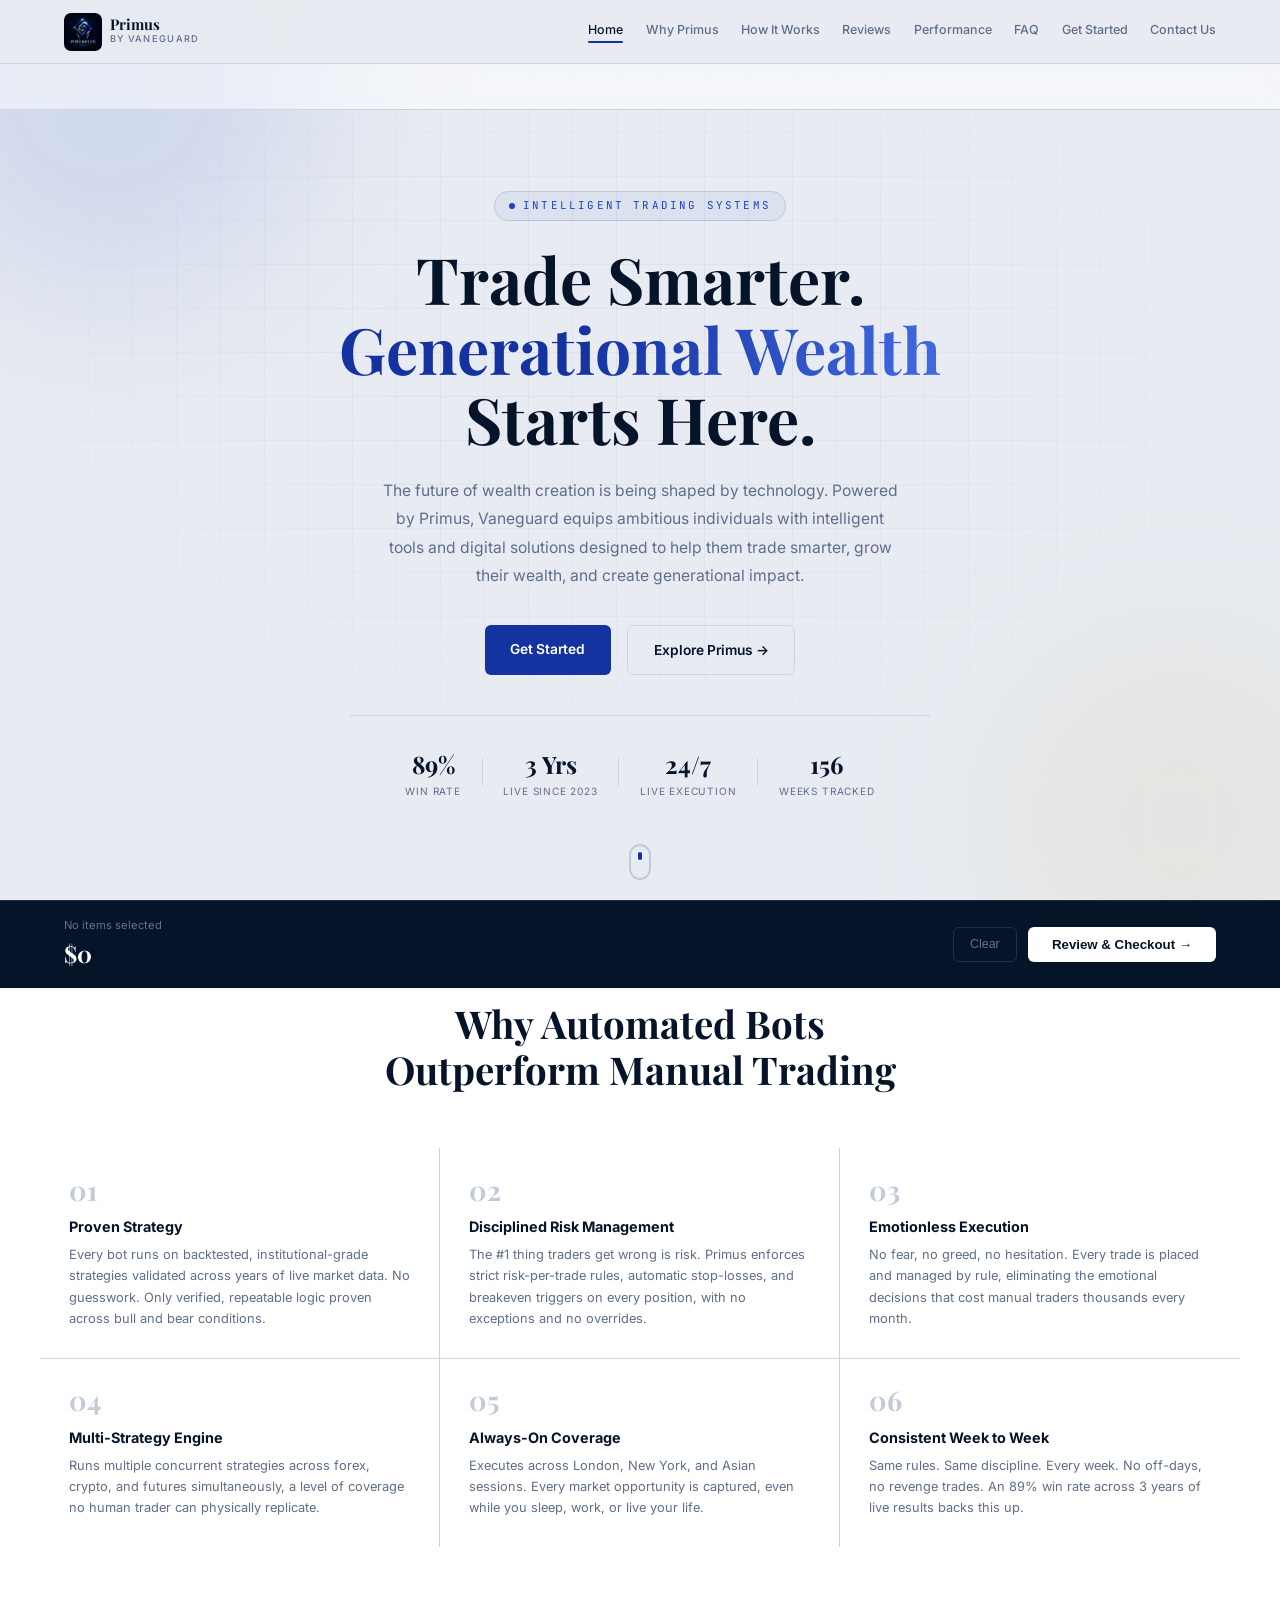
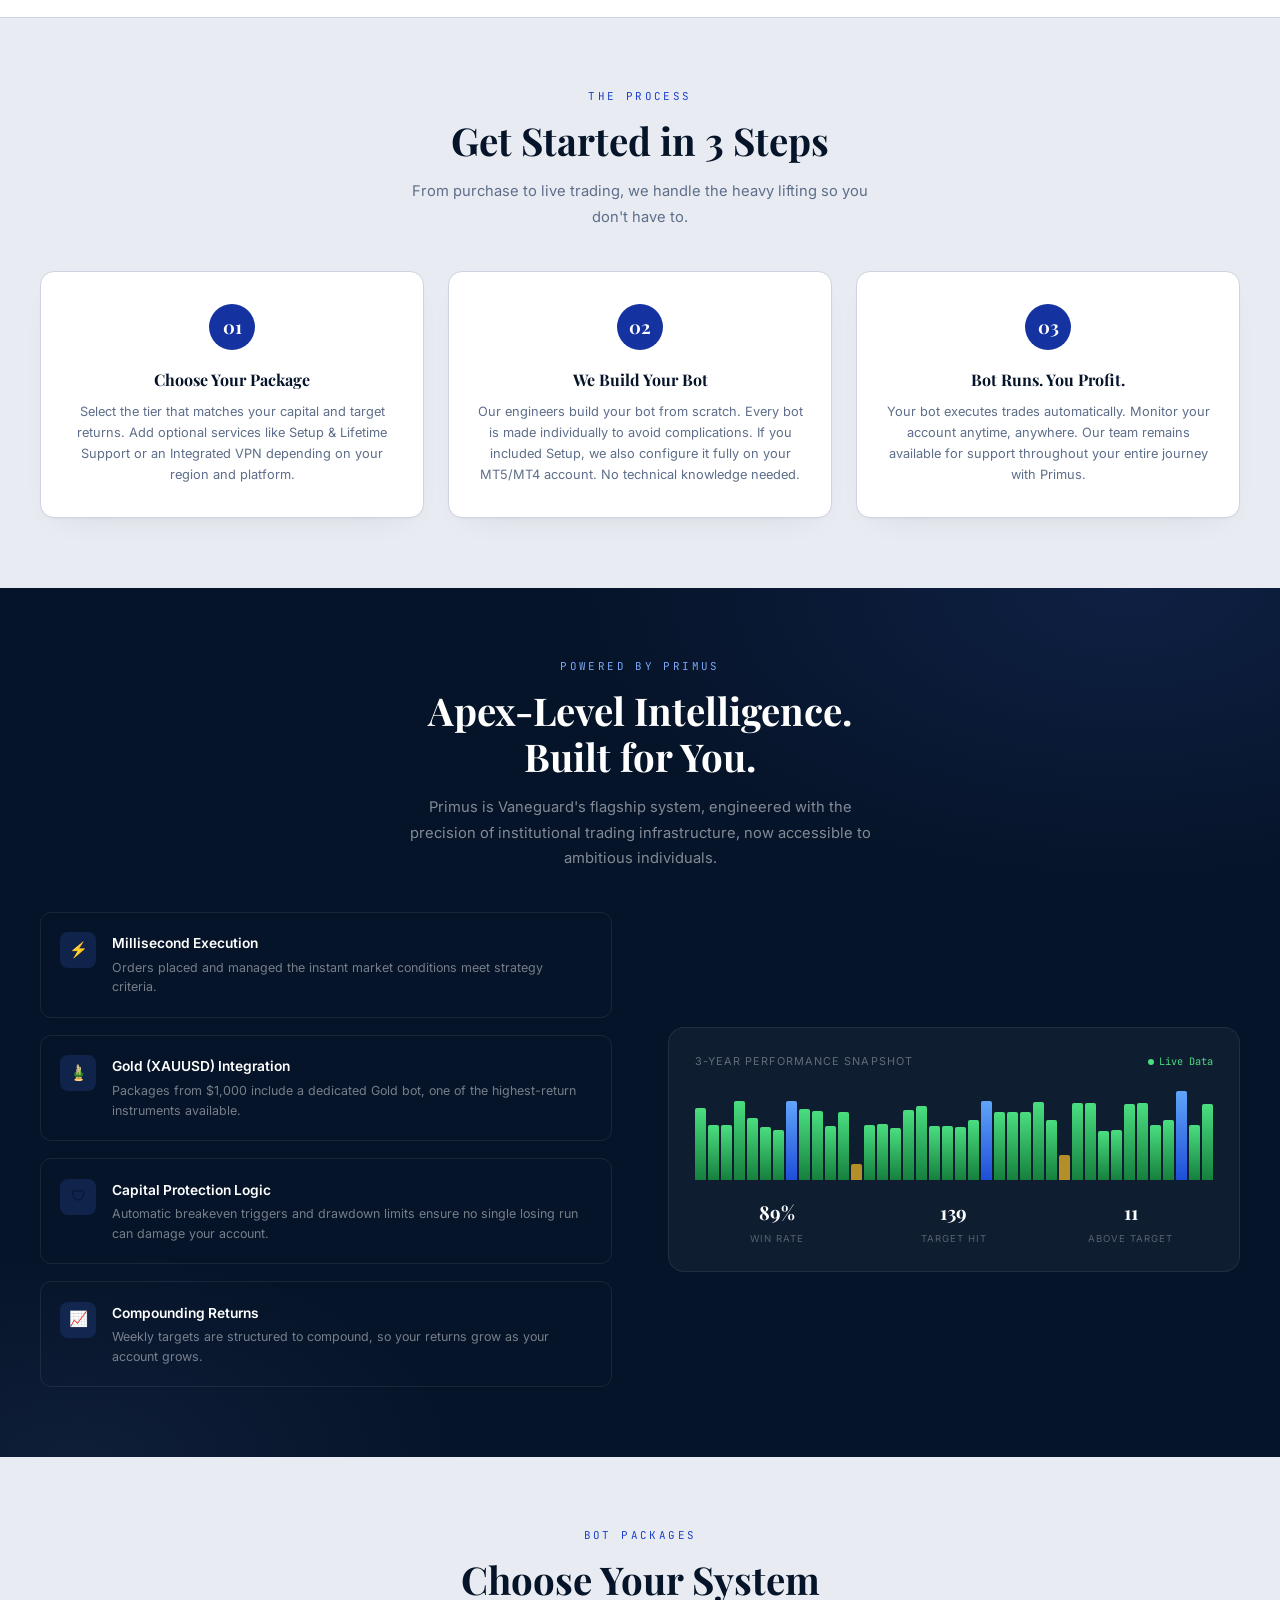
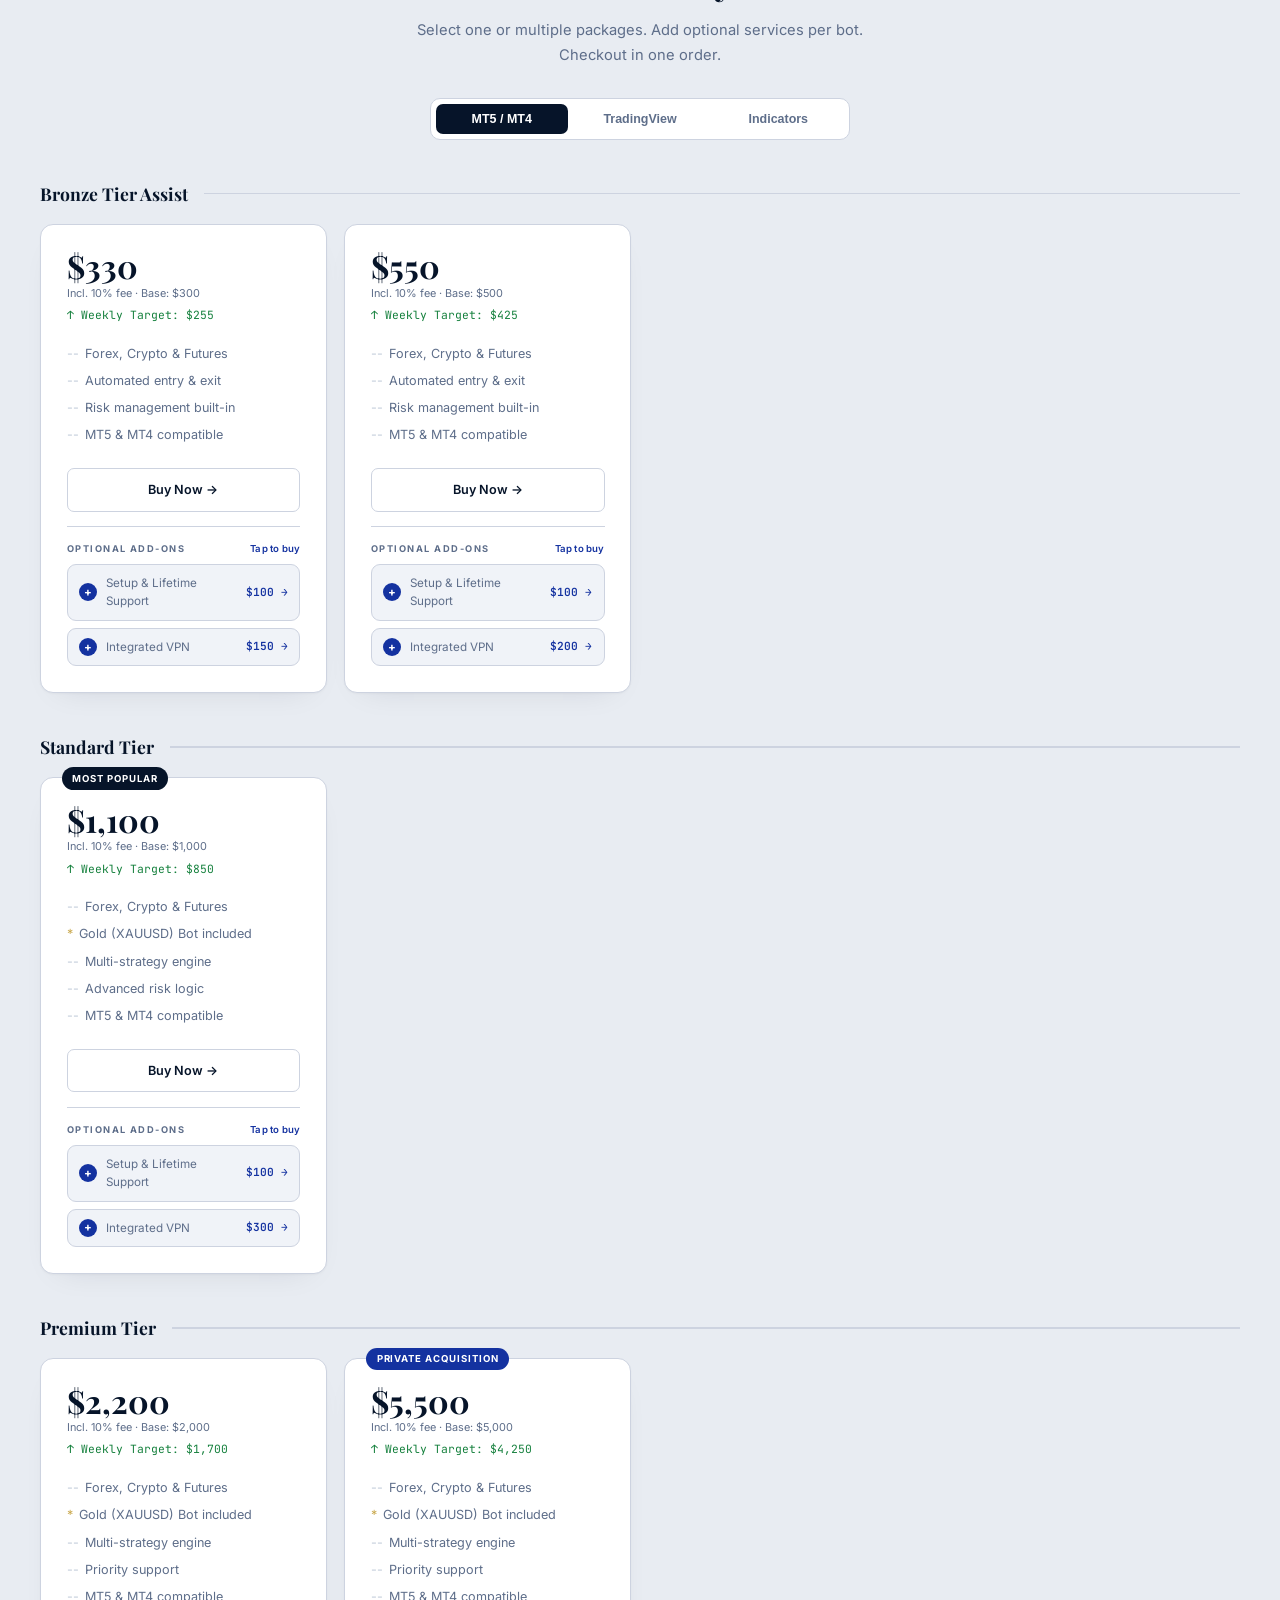
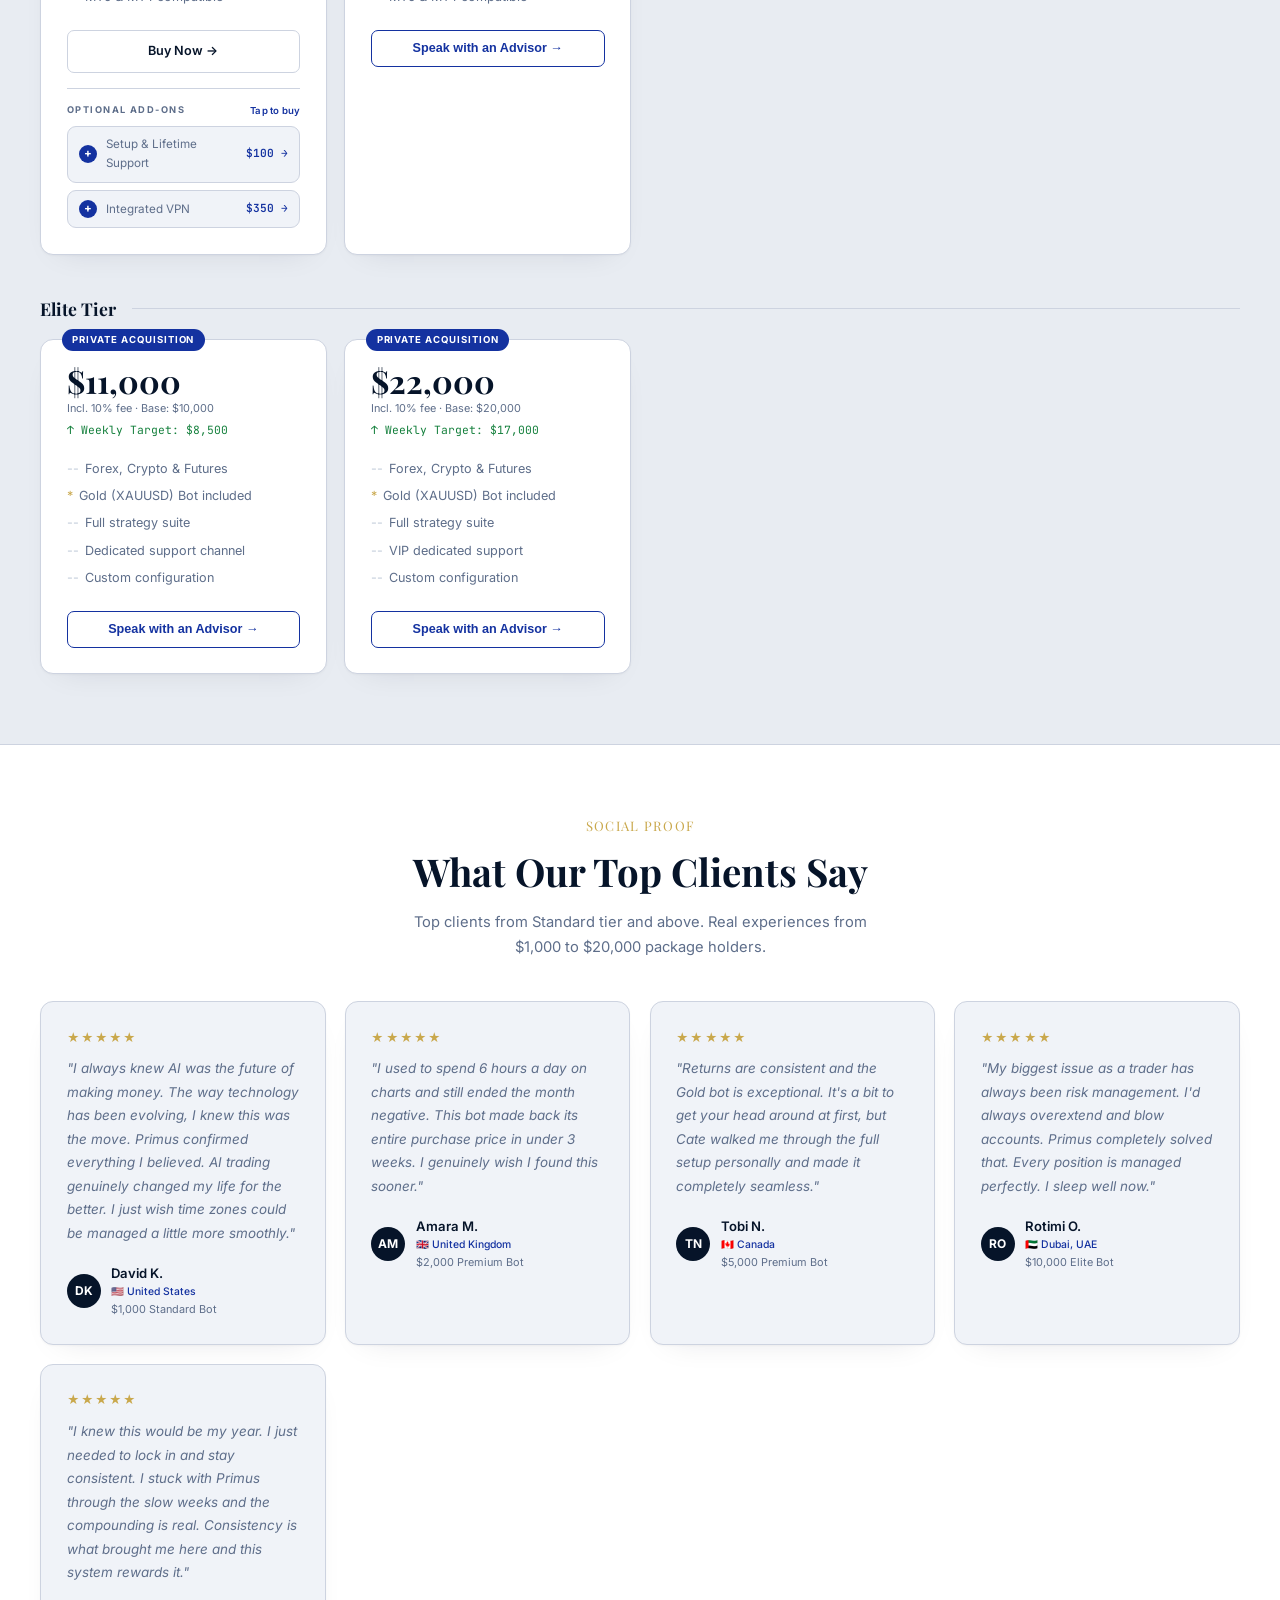
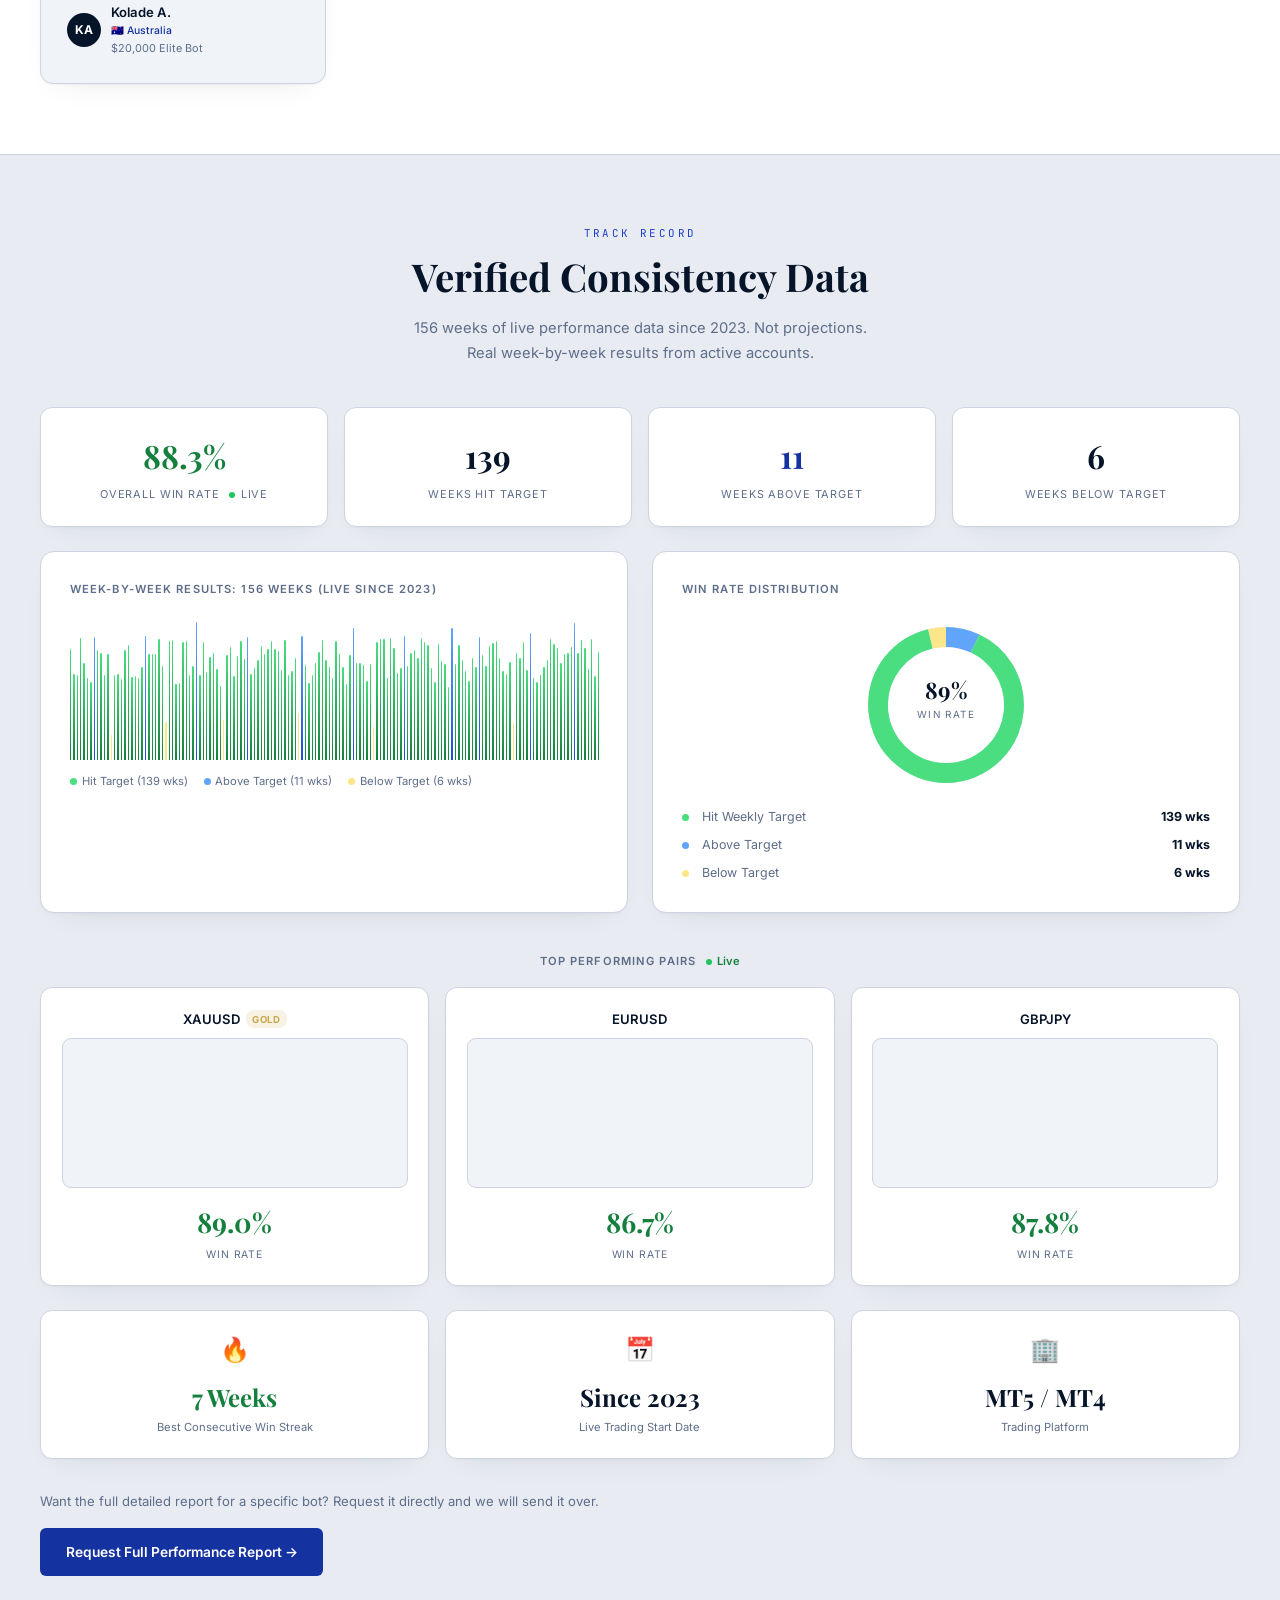
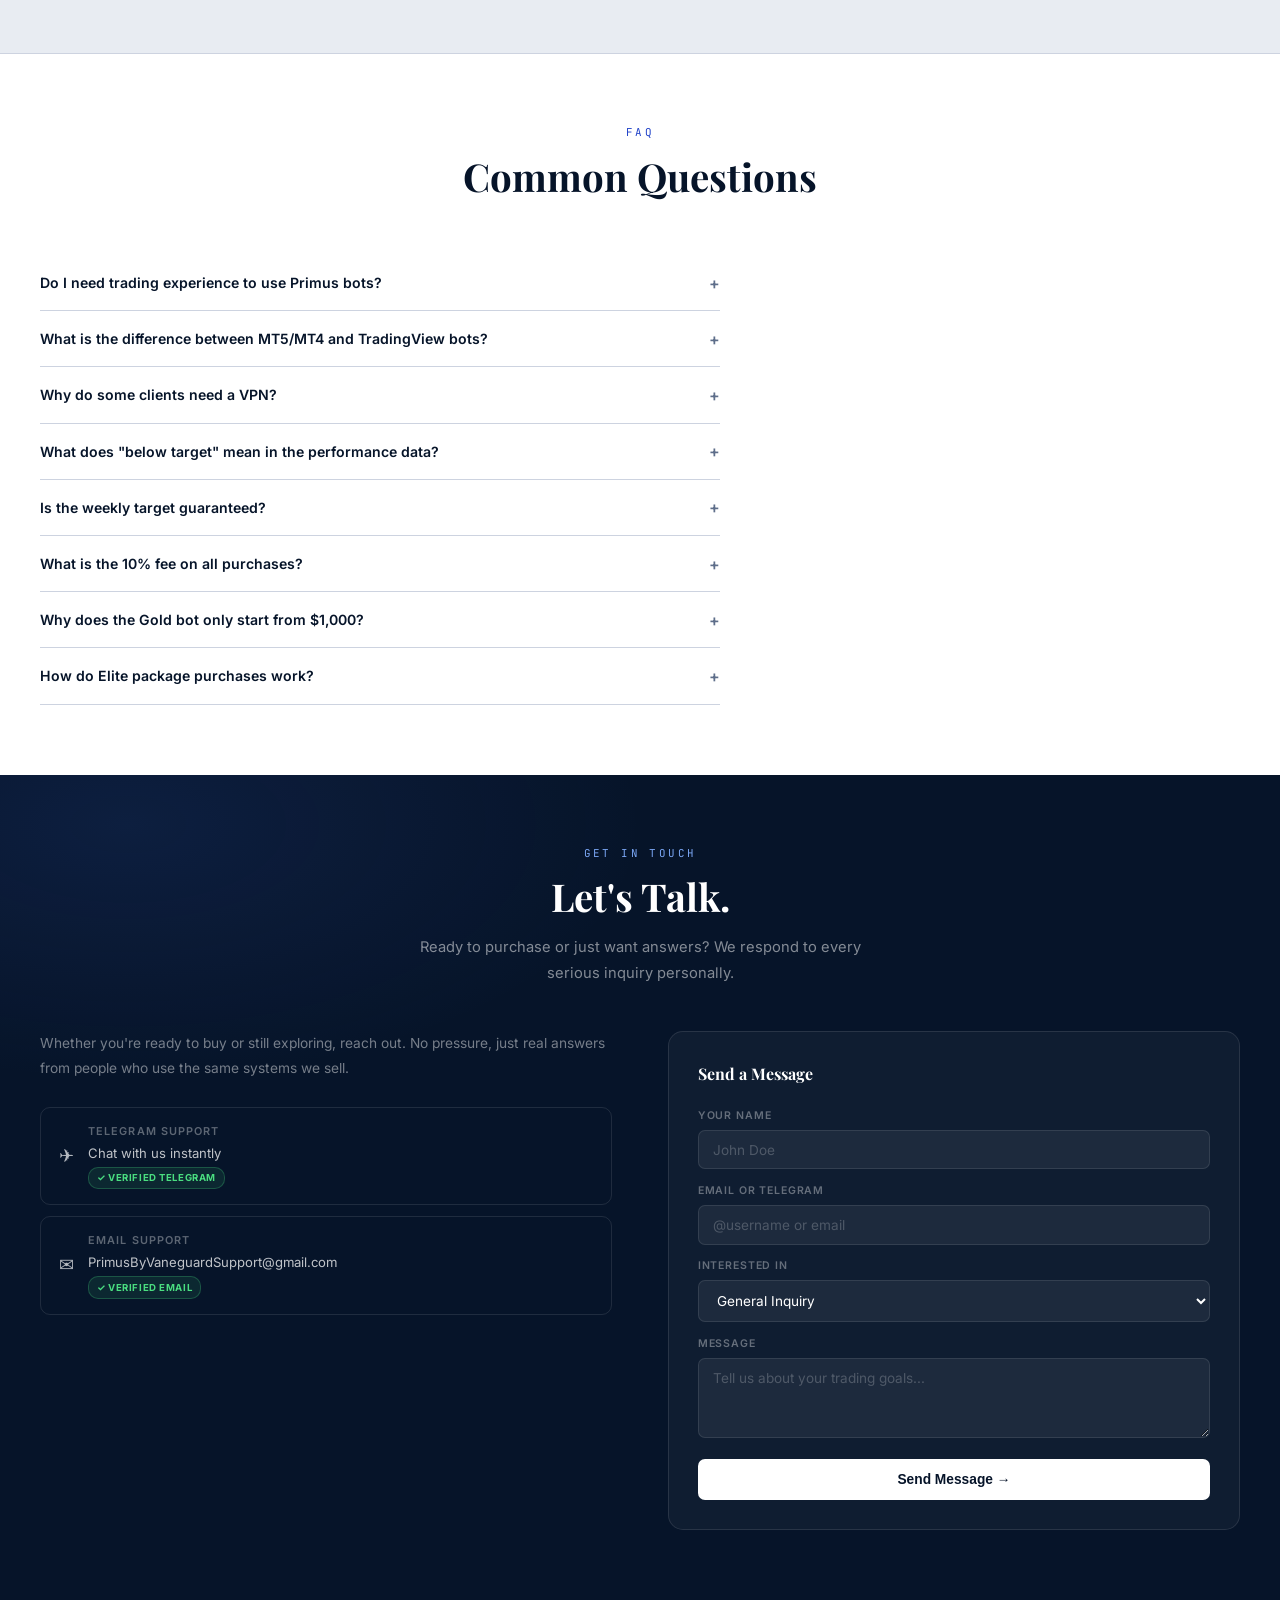
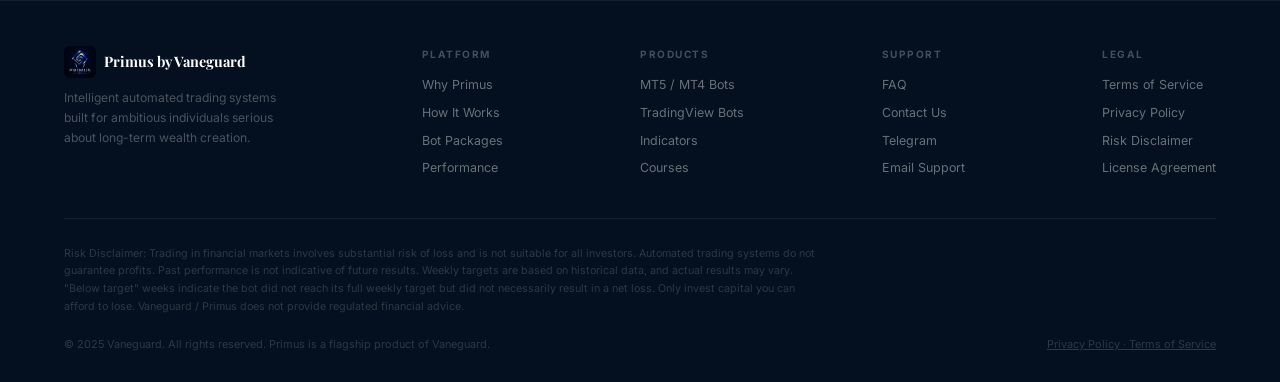
==== index.html @ f3d4bb51 "Update index.html" ====
<!DOCTYPE html>
<html lang="en">
<head>
<meta charset="UTF-8"/>
<meta name="viewport" content="width=device-width, initial-scale=1.0"/>
<title>Primus by Vaneguard | Trade Smarter</title>
<link href="https://fonts.googleapis.com/css2?family=Playfair+Display:wght@400;600;700&family=Inter:wght@300;400;500;600&family=JetBrains+Mono:wght@400;500&display=swap" rel="stylesheet"/>
<style>
*,*::before,*::after{box-sizing:border-box;margin:0;padding:0}
:root{
  --bg:#E8ECF2;--bg2:#F0F3F8;--white:#FFFFFF;
  --navy:#061429;--royal:#1432A0;--blue:#1E40C8;--blue-lt:#4169E1;
  --silver:#8A9BBF;--sl:#C0CAD8;--text:#061429;--muted:#5E6E8A;
  --border:#CDD3E0;--bdk:rgba(20,50,160,0.14);--gold:#C9A84C;
}
html{scroll-behavior:smooth}
body{background:var(--bg);color:var(--text);font-family:'Inter',sans-serif;font-size:16px;line-height:1.6;overflow-x:hidden}

nav{position:fixed;top:0;left:0;right:0;z-index:200;height:64px;display:flex;align-items:center;justify-content:space-between;padding:0 5vw;background:rgba(232,236,242,0.94);backdrop-filter:blur(20px);border-bottom:1px solid var(--border)}
.nav-logo{display:flex;align-items:center;gap:.5rem;text-decoration:none}
.nav-logo img{height:38px;width:38px;object-fit:cover;border-radius:7px}
.nav-logo-main{font-family:'Playfair Display',serif;font-weight:700;font-size:.92rem;color:var(--navy);display:block;line-height:1.1}
.nav-logo-sub{font-size:.58rem;font-weight:500;color:var(--muted);letter-spacing:.14em;text-transform:uppercase;display:block}
.nav-links{display:flex;align-items:center;gap:1.4rem}
.nav-links a{font-size:.78rem;font-weight:500;color:var(--muted);text-decoration:none;position:relative;padding-bottom:3px;transition:color .2s}
.nav-links a::after{content:'';position:absolute;bottom:0;left:0;width:0;height:2px;background:var(--royal);border-radius:2px;transition:width .25s ease}
.nav-links a:hover{color:var(--navy)}
.nav-links a:hover::after{width:100%}
.hamburger{display:none;flex-direction:column;gap:5px;background:none;border:none;cursor:pointer;padding:5px;z-index:201}
.hamburger span{display:block;width:22px;height:2px;background:var(--navy);border-radius:2px;transition:all .3s}
.hamburger.open span:nth-child(1){transform:rotate(45deg) translate(5px,5px)}
.hamburger.open span:nth-child(2){opacity:0}
.hamburger.open span:nth-child(3){transform:rotate(-45deg) translate(5px,-5px)}

.mobile-menu{display:none;position:fixed;top:64px;left:0;right:0;z-index:199;background:rgba(232,236,242,0.98);backdrop-filter:blur(20px);border-bottom:1px solid var(--border);flex-direction:column;padding:.5rem 5vw 1.2rem;max-height:calc(100vh - 64px);overflow-y:auto}
.mobile-menu.open{display:flex}
.mobile-menu a{font-size:.95rem;font-weight:500;color:var(--muted);text-decoration:none;padding:.85rem 0;border-bottom:1px solid var(--border);display:flex;align-items:center;gap:.7rem;transition:color .2s}
.mobile-menu a:last-child{border-bottom:none}
.mobile-menu a:hover{color:var(--navy)}
.mm-icon{font-size:1rem;width:20px;text-align:center}

.wrap{max-width:1200px;margin:0 auto;padding:0 5vw}
.section-eye{font-family:'JetBrains Mono',monospace;font-size:.68rem;letter-spacing:.22em;text-transform:uppercase;color:var(--blue);margin-bottom:.7rem}
.section-title{font-family:'Playfair Display',serif;font-size:clamp(1.6rem,3vw,2.4rem);font-weight:700;color:var(--navy);line-height:1.2;margin-bottom:1rem}
.section-sub{font-size:.92rem;color:var(--muted);line-height:1.75;max-width:480px}
.btn-primary{background:var(--royal);color:#fff;padding:.8rem 1.6rem;border-radius:6px;font-size:.86rem;font-weight:600;text-decoration:none;border:none;cursor:pointer;transition:background .2s,transform .15s;display:inline-block}
.btn-primary:hover{background:var(--blue);transform:translateY(-1px)}
.btn-outline{background:transparent;color:var(--navy);padding:.8rem 1.6rem;border-radius:6px;font-size:.86rem;font-weight:600;text-decoration:none;border:1.5px solid var(--border);cursor:pointer;transition:border-color .2s,transform .15s;display:inline-block}
.btn-outline:hover{border-color:var(--royal);transform:translateY(-1px)}

.reveal{opacity:0;transform:translateY(20px);transition:opacity .65s ease,transform .65s ease}
.reveal.visible{opacity:1;transform:translateY(0)}
.reveal-left{opacity:0;transform:translateX(-24px);transition:opacity .65s ease,transform .65s ease}
.reveal-left.visible{opacity:1;transform:translateX(0)}
.reveal-right{opacity:0;transform:translateX(24px);transition:opacity .65s ease,transform .65s ease}
.reveal-right.visible{opacity:1;transform:translateX(0)}
.stagger .reveal:nth-child(2){transition-delay:.1s}
.stagger .reveal:nth-child(3){transition-delay:.2s}
.stagger .reveal:nth-child(4){transition-delay:.3s}
.stagger .reveal:nth-child(5){transition-delay:.4s}
.stagger .reveal:nth-child(6){transition-delay:.5s}

.section-eye,.section-title,.section-sub{text-align:center}
.section-sub{margin-left:auto;margin-right:auto}
.sec-intro{display:flex;flex-direction:column;align-items:center}
#hero{min-height:100vh;display:flex;flex-direction:column;align-items:center;justify-content:center;text-align:center;padding:100px 5vw 60px;background:var(--bg)}
.hero-eye{display:inline-flex;align-items:center;gap:.5rem;font-family:'JetBrains Mono',monospace;font-size:.68rem;letter-spacing:.2em;text-transform:uppercase;color:var(--blue);padding:.35rem .9rem;border:1px solid var(--bdk);border-radius:20px;background:rgba(20,50,160,.06);margin-bottom:1.4rem}
.hero-eye::before{content:'';width:6px;height:6px;border-radius:50%;background:var(--blue);animation:pulse 2s infinite}
@keyframes pulse{0%,100%{opacity:1}50%{opacity:.3}}
h1{font-family:'Playfair Display',serif;font-size:clamp(2.2rem,7vw,4rem);font-weight:700;line-height:1.1;color:var(--navy);margin-bottom:1.4rem;max-width:700px}
h1 span{color:var(--royal)}
.hero-body{font-size:clamp(.88rem,2.5vw,.98rem);color:var(--muted);line-height:1.8;max-width:520px;margin:0 auto 2.2rem}
.hero-btns{display:flex;gap:1rem;flex-wrap:wrap;justify-content:center}
.hero-trust{display:flex;align-items:center;gap:clamp(.6rem,3vw,1.3rem);flex-wrap:wrap;justify-content:center;margin-top:2.5rem;padding-top:1.8rem;border-top:1px solid var(--border);width:100%;max-width:580px}
.trust-item{display:flex;flex-direction:column;align-items:center}
.trust-num{font-family:'Playfair Display',serif;font-size:clamp(1.1rem,3vw,1.5rem);font-weight:700;color:var(--navy)}
.trust-lbl{font-size:.63rem;color:var(--muted);letter-spacing:.08em;text-transform:uppercase;text-align:center}
.trust-div{width:1px;height:28px;background:var(--border)}

#why{background:var(--white);border-top:1px solid var(--border);border-bottom:1px solid var(--border)}
.why-section{padding:70px 0}
.why-grid{display:grid;grid-template-columns:repeat(3,1fr);margin-top:2.5rem}
.why-card{padding:1.8rem;border-right:1px solid var(--border);border-bottom:1px solid var(--border);background:var(--white);transition:background .25s,transform .25s;position:relative;overflow:hidden}
.why-card::before{content:'';position:absolute;top:0;left:0;width:3px;height:0;background:var(--royal);transition:height .3s ease}
.why-card:hover::before{height:100%}
.why-card:hover{background:#EEF2FF;transform:translateY(-2px)}
.why-card:nth-child(3n){border-right:none}
.why-card:nth-child(4),.why-card:nth-child(5),.why-card:nth-child(6){border-bottom:none}
.why-num{font-family:'Playfair Display',serif;font-size:1.7rem;font-weight:700;color:var(--sl);line-height:1;margin-bottom:.7rem}
.why-card h3{font-size:.9rem;font-weight:700;color:var(--navy);margin-bottom:.4rem}
.why-card p{font-size:.8rem;color:var(--muted);line-height:1.65}

#how{background:var(--bg)}
.how-section{padding:70px 0}
.steps-grid{display:grid;grid-template-columns:repeat(3,1fr);gap:1.5rem;margin-top:2.5rem}
.step-card{background:var(--white);border:1px solid var(--border);border-radius:14px;padding:2rem 1.5rem;text-align:center;transition:border-color .25s,transform .25s,box-shadow .25s}
.step-card:hover{border-color:var(--royal);transform:translateY(-3px);box-shadow:0 10px 30px rgba(20,50,160,.1)}
.step-num-circle{width:46px;height:46px;border-radius:50%;background:var(--royal);color:#fff;font-family:'Playfair Display',serif;font-size:1.15rem;font-weight:700;display:flex;align-items:center;justify-content:center;margin:0 auto 1.1rem}
.step-card h3{font-family:'Playfair Display',serif;font-size:1rem;font-weight:700;color:var(--navy);margin-bottom:.5rem}
.step-card p{font-size:.8rem;color:var(--muted);line-height:1.65}

#primus{background:var(--navy)}
#primus .section-eye{color:#7BA7F5}
#primus .section-title{color:#fff}
#primus .section-sub{color:rgba(255,255,255,.5)}
.primus-section{padding:70px 0}
.primus-grid{display:grid;grid-template-columns:1fr 1fr;gap:3.5rem;align-items:center;margin-top:2.5rem}
.pf-list{display:flex;flex-direction:column;gap:1.1rem}
.pf-item{display:flex;gap:1rem;align-items:flex-start;padding:1.2rem;border:1px solid rgba(255,255,255,.08);border-radius:11px;transition:border-color .2s,background .2s}
.pf-item:hover{border-color:rgba(65,105,225,.5);background:rgba(65,105,225,.06)}
.pf-icon{width:36px;height:36px;flex-shrink:0;background:rgba(65,105,225,.18);border-radius:8px;display:flex;align-items:center;justify-content:center;font-size:.95rem}
.pf-text h4{font-size:.86rem;font-weight:600;color:#fff;margin-bottom:.2rem}
.pf-text p{font-size:.78rem;color:rgba(255,255,255,.45);line-height:1.6}
.primus-visual{background:rgba(255,255,255,.04);border:1px solid rgba(255,255,255,.08);border-radius:16px;padding:1.6rem}
.pv-header{display:flex;justify-content:space-between;align-items:center;margin-bottom:1.2rem}
.pv-title{font-size:.68rem;color:rgba(255,255,255,.35);letter-spacing:.1em;text-transform:uppercase}
.pv-live{display:flex;align-items:center;gap:.35rem;font-family:'JetBrains Mono',monospace;font-size:.64rem;color:#4ade80}
.pv-live::before{content:'';width:6px;height:6px;border-radius:50%;background:#4ade80;animation:pulse 2s infinite}
.pv-chart{height:90px;display:flex;align-items:flex-end;gap:2px;margin-bottom:1.1rem}
.pv-bar{flex:1;border-radius:2px 2px 0 0;min-width:0}
.pv-bar.w{background:linear-gradient(to top,#15803d,#4ade80)}
.pv-bar.a{background:linear-gradient(to top,#1d4ed8,#60a5fa)}
.pv-bar.m{background:rgba(251,191,36,.7)}
.pv-stats{display:grid;grid-template-columns:repeat(3,1fr);gap:.7rem}
.pvs{text-align:center}
.pvs-val{font-family:'Playfair Display',serif;font-size:1.2rem;font-weight:700;color:#fff}
.pvs-lbl{font-size:.6rem;color:rgba(255,255,255,.3);letter-spacing:.1em;text-transform:uppercase;margin-top:.15rem}

#pricing{background:var(--bg)}
.pricing-section{padding:70px 0}
.tab-bar{display:flex;gap:.4rem;background:var(--white);border:1px solid var(--border);border-radius:10px;padding:.3rem;width:100%;max-width:420px;margin:1.8rem auto 0;flex-wrap:wrap}
.tab-btn{flex:1;padding:.5rem .8rem;border-radius:7px;font-size:.78rem;font-weight:600;border:none;cursor:pointer;background:transparent;color:var(--muted);transition:all .2s;white-space:nowrap}
.tab-btn.active{background:var(--navy);color:#fff}
.tab-panel{display:none}
.tab-panel.active{display:block}

.tier-hdr{display:flex;align-items:center;gap:1rem;margin-bottom:1rem;margin-top:2.5rem}
.tier-tag{font-family:'Playfair Display',serif;font-size:1.1rem;font-weight:700;color:var(--navy);white-space:nowrap}
.tier-line{flex:1;height:1.5px;background:var(--border)}

.cards-row{display:grid;grid-template-columns:repeat(auto-fill,minmax(260px,1fr));gap:1.1rem}
.p-card{background:var(--white);border:1.5px solid var(--border);border-radius:13px;padding:1.6rem;cursor:pointer;transition:border-color .2s,transform .15s,box-shadow .2s;position:relative}
.p-card:hover:not(.contact-card){border-color:var(--royal);transform:translateY(-2px);box-shadow:0 8px 26px rgba(20,50,160,.1)}
.p-card.selected{border-color:var(--blue);background:#EEF2FF}
.p-card.contact-card{cursor:default}
.p-badge{position:absolute;top:-11px;left:1.3rem;background:var(--navy);color:#fff;font-size:.6rem;font-weight:700;letter-spacing:.1em;text-transform:uppercase;padding:.22rem .65rem;border-radius:20px}
.p-badge.contact{background:var(--royal)}
.p-price{font-family:'Playfair Display',serif;font-size:2rem;font-weight:700;color:var(--navy);line-height:1;margin-bottom:.15rem}
.p-fee{font-size:.68rem;color:var(--muted);margin-bottom:.25rem}
.p-target{font-family:'JetBrains Mono',monospace;font-size:.71rem;color:#15803d;margin-bottom:1rem}
.p-features{list-style:none;margin-bottom:1.2rem}
.p-features li{font-size:.79rem;color:var(--muted);padding:.22rem 0;display:flex;align-items:center;gap:.4rem}
.p-features li::before{content:'--';color:var(--sl)}
.p-features li.gold::before{content:'*';color:var(--gold)}
.p-btn{width:100%;padding:.66rem;border-radius:7px;font-size:.79rem;font-weight:600;cursor:pointer;transition:all .2s}
.p-btn-sel{background:transparent;color:var(--navy);border:1.5px solid var(--border)}
.p-btn-sel:hover{background:var(--navy);color:#fff;border-color:var(--navy)}
.p-btn-sel.sel{background:var(--navy);color:#fff;border-color:var(--navy)}
.p-btn-contact{background:transparent;color:var(--royal);border:1.5px solid var(--royal)}
.p-btn-contact:hover{background:var(--royal);color:#fff}
.card-addons{margin-top:.9rem;padding-top:.9rem;border-top:1px solid var(--border);display:flex;flex-direction:column;gap:.45rem}
.card-addon-row{display:flex;align-items:center;gap:.55rem;cursor:pointer;padding:.35rem .45rem;border-radius:6px;transition:background .15s}
.card-addon-row:hover{background:rgba(20,50,160,.05)}
.addon-chk{width:15px;height:15px;flex-shrink:0;border:1.5px solid var(--border);border-radius:3px;display:flex;align-items:center;justify-content:center;font-size:.55rem;color:transparent;transition:all .2s}
.card-addon-row.checked .addon-chk{background:var(--royal);border-color:var(--royal);color:#fff}
.addon-lbl{font-size:.73rem;color:var(--muted);flex:1}
.addon-price-tag{font-family:'JetBrains Mono',monospace;font-size:.7rem;color:var(--royal);font-weight:600}

.ind-grid{display:grid;grid-template-columns:repeat(auto-fill,minmax(240px,1fr));gap:1.1rem;margin-top:1.8rem}
.ind-card{background:var(--white);border:1.5px solid var(--border);border-radius:13px;padding:1.6rem;cursor:pointer;transition:all .2s}
.ind-card:hover{border-color:var(--royal);transform:translateY(-2px)}
.ind-card.selected{border-color:var(--blue);background:#EEF2FF}
.ind-icon{font-size:1.3rem;margin-bottom:.7rem}
.ind-name{font-family:'Playfair Display',serif;font-size:1.05rem;font-weight:700;color:var(--navy);margin-bottom:.25rem}
.ind-tagline{font-size:.73rem;color:var(--royal);font-weight:600;margin-bottom:.55rem}
.ind-desc{font-size:.78rem;color:var(--muted);line-height:1.6;margin-bottom:.9rem}
.ind-price{font-family:'Playfair Display',serif;font-size:1.4rem;font-weight:700;color:var(--navy);margin-bottom:.2rem}
.ind-fee{font-size:.66rem;color:var(--muted);margin-bottom:.9rem}

.checkout-bar{position:fixed;bottom:0;left:0;right:0;z-index:199;background:var(--navy);border-top:1px solid rgba(255,255,255,.08);padding:1rem 5vw;display:flex;align-items:center;justify-content:space-between;gap:1rem;flex-wrap:wrap;transform:translateY(100%);transition:transform .3s cubic-bezier(.16,1,.3,1)}
.checkout-bar.visible{transform:translateY(0)}
.cb-items{font-size:.7rem;color:rgba(255,255,255,.4);max-width:60vw;overflow:hidden;text-overflow:ellipsis;white-space:nowrap}
.cb-total{font-family:'Playfair Display',serif;font-size:1.45rem;font-weight:700;color:#fff}
.cb-actions{display:flex;gap:.7rem}
.cb-clear{background:transparent;color:rgba(255,255,255,.4);border:1px solid rgba(255,255,255,.12);padding:.62rem 1rem;border-radius:6px;font-size:.78rem;cursor:pointer;transition:all .2s}
.cb-clear:hover{color:#fff}
.cb-pay{background:#fff;color:var(--navy);padding:.62rem 1.5rem;border-radius:6px;font-size:.83rem;font-weight:700;border:none;cursor:pointer;transition:background .2s}
.cb-pay:hover{background:#e8edf5}

.modal-overlay{display:none;position:fixed;inset:0;z-index:300;background:rgba(6,20,41,.65);backdrop-filter:blur(8px);align-items:center;justify-content:center}
.modal-overlay.open{display:flex}
.modal{background:#fff;border-radius:18px;padding:2.2rem;max-width:440px;width:92%;position:relative;box-shadow:0 24px 80px rgba(6,20,41,.22);max-height:90vh;overflow-y:auto}
.modal-close{position:absolute;top:1rem;right:1.2rem;background:none;border:none;font-size:1.3rem;cursor:pointer;color:var(--muted)}
.modal h2{font-family:'Playfair Display',serif;font-size:1.3rem;font-weight:700;color:var(--navy);margin-bottom:1.3rem}
.modal-row{display:flex;justify-content:space-between;padding:.6rem 0;border-bottom:1px solid var(--border);font-size:.84rem}
.modal-row span:first-child{color:var(--muted)}
.modal-row span:last-child{font-weight:600;color:var(--navy)}
.modal-total{display:flex;justify-content:space-between;padding:.9rem 0 1.3rem;font-family:'Playfair Display',serif;font-size:1.2rem;font-weight:700;color:var(--navy)}
.modal-note{background:#EEF2FF;border-radius:8px;padding:.8rem;font-size:.75rem;color:var(--muted);line-height:1.6;margin-bottom:1.3rem}
.modal-actions{display:flex;gap:.7rem}
.modal-pay{flex:2;background:var(--navy);color:#fff;padding:.82rem;border-radius:8px;font-size:.86rem;font-weight:700;border:none;cursor:pointer}
.modal-pay:hover{background:var(--royal)}
.modal-back{flex:1;background:transparent;color:var(--muted);padding:.82rem;border-radius:8px;border:1.5px solid var(--border);cursor:pointer;font-size:.86rem}

#reviews{background:var(--white);border-top:1px solid var(--border);border-bottom:1px solid var(--border)}
.reviews-section{padding:70px 0}
.reviews-grid{display:grid;grid-template-columns:repeat(auto-fill,minmax(280px,1fr));gap:1.2rem;margin-top:2.5rem}
.r-card{border:1px solid var(--border);border-radius:13px;padding:1.6rem;background:var(--bg2);transition:border-color .2s,transform .2s}
.r-card:hover{border-color:var(--royal);transform:translateY(-2px)}
.r-stars{color:var(--gold);font-size:.75rem;letter-spacing:.1em;margin-bottom:.65rem}
.r-text{font-size:.84rem;color:var(--muted);line-height:1.75;margin-bottom:1.1rem;font-style:italic}
.r-author{display:flex;align-items:center;gap:.65rem}
.r-av{width:34px;height:34px;border-radius:50%;background:var(--navy);color:#fff;display:flex;align-items:center;justify-content:center;font-size:.75rem;font-weight:700;flex-shrink:0}
.r-name{font-size:.82rem;font-weight:600;color:var(--navy)}
.r-pkg{font-size:.68rem;color:var(--muted)}
.r-country{font-size:.65rem;color:var(--royal);font-weight:500}

#performance{background:var(--bg)}
.perf-section{padding:70px 0}
.perf-stats-row{display:grid;grid-template-columns:repeat(4,1fr);gap:1rem;margin-top:2.5rem}
.perf-stat-card{background:var(--white);border:1px solid var(--border);border-radius:12px;padding:1.4rem;text-align:center;transition:border-color .2s,transform .2s}
.perf-stat-card:hover{border-color:var(--royal);transform:translateY(-2px)}
.psc-val{font-family:'Playfair Display',serif;font-size:2rem;font-weight:700;color:var(--navy)}
.psc-val.green{color:#15803d}
.psc-val.blue{color:var(--royal)}
.psc-lbl{font-size:.68rem;color:var(--muted);letter-spacing:.08em;text-transform:uppercase;margin-top:.3rem}
.perf-charts-grid{display:grid;grid-template-columns:1fr 1fr;gap:1.5rem;margin-top:1.5rem}
.perf-card{background:var(--white);border:1px solid var(--border);border-radius:14px;padding:1.8rem}
.perf-card-title{font-size:.7rem;color:var(--muted);letter-spacing:.1em;text-transform:uppercase;margin-bottom:1.3rem;font-weight:600}
.bar-chart{height:140px;display:flex;align-items:flex-end;gap:2px}
.pc-bar{flex:1;border-radius:2px 2px 0 0;min-width:0;transition:opacity .2s}
.pc-bar:hover{opacity:.7}
.pc-bar.w{background:linear-gradient(to top,#15803d,#4ade80)}
.pc-bar.a{background:linear-gradient(to top,#1d4ed8,#60a5fa)}
.pc-bar.m{background:#fde68a}
.perf-legend{display:flex;gap:1rem;font-size:.7rem;color:var(--muted);margin-top:.8rem;flex-wrap:wrap}
.leg-dot{width:7px;height:7px;border-radius:50%;display:inline-block;margin-right:.3rem;vertical-align:middle}
.donut-wrap{display:flex;flex-direction:column;align-items:center}
.donut-svg{width:170px;height:170px}
.donut-legend{display:flex;flex-direction:column;gap:.5rem;margin-top:1.1rem;width:100%}
.dl-row{display:flex;align-items:center;justify-content:space-between;font-size:.78rem}
.dl-left{display:flex;align-items:center;gap:.5rem;color:var(--muted)}
.dl-val{font-weight:700;color:var(--navy)}
.perf-detail-grid{display:grid;grid-template-columns:repeat(3,1fr);gap:1rem;margin-top:1.5rem}
.live-dot{display:inline-block;width:6px;height:6px;border-radius:50%;background:#22c55e;margin:0 .35rem;animation:pulse 1.8s infinite}
.pairs-grid{display:grid;grid-template-columns:repeat(3,1fr);gap:1rem;margin-top:1rem}
.pair-card{background:var(--white);border:1px solid var(--border);border-radius:12px;padding:1.3rem;text-align:center;transition:border-color .2s,transform .2s}
.pair-card:hover{border-color:var(--royal);transform:translateY(-2px)}
.pair-name{font-size:.82rem;font-weight:600;color:var(--navy);margin-bottom:.5rem;display:flex;align-items:center;justify-content:center;gap:.4rem}
.pair-tag{font-size:.6rem;font-weight:700;letter-spacing:.05em;text-transform:uppercase;padding:.1rem .4rem;border-radius:8px;background:rgba(201,168,76,.15);color:var(--gold)}
.pair-rate{font-family:'Playfair Display',serif;font-size:1.7rem;font-weight:700;color:#15803d;transition:opacity .3s}
.pair-lbl{font-size:.65rem;color:var(--muted);letter-spacing:.08em;text-transform:uppercase;margin-top:.2rem}
.pd-card{background:var(--white);border:1px solid var(--border);border-radius:12px;padding:1.3rem;text-align:center}
.pd-icon{font-size:1.5rem;margin-bottom:.5rem}
.pd-val{font-family:'Playfair Display',serif;font-size:1.5rem;font-weight:700;color:var(--navy);margin-bottom:.2rem}
.pd-val.green{color:#15803d}
.pd-lbl{font-size:.7rem;color:var(--muted)}

#faq{background:var(--white);border-top:1px solid var(--border)}
.faq-section{padding:70px 0}
.faq-wrap{max-width:680px;margin-top:2.5rem}
.faq-item{border-bottom:1px solid var(--border)}
.faq-q{width:100%;display:flex;justify-content:space-between;align-items:center;padding:1.1rem 0;background:none;border:none;cursor:pointer;font-family:'Inter',sans-serif;font-size:.88rem;font-weight:600;color:var(--navy);text-align:left;gap:1rem}
.faq-icon{font-size:1rem;color:var(--muted);transition:transform .25s;flex-shrink:0}
.faq-item.open .faq-icon{transform:rotate(45deg);color:var(--royal)}
.faq-a{font-size:.82rem;color:var(--muted);line-height:1.75;max-height:0;overflow:hidden;transition:max-height .35s ease,padding .2s}
.faq-item.open .faq-a{max-height:240px;padding-bottom:1rem}

#contact{background:var(--navy)}
#contact .section-eye{color:#7BA7F5}
#contact .section-title{color:#fff}
#contact .section-sub{color:rgba(255,255,255,.5)}
.contact-section{padding:70px 0}
.contact-grid{display:grid;grid-template-columns:1fr 1fr;gap:3.5rem;margin-top:2.8rem;align-items:start}
.c-links{display:flex;flex-direction:column;gap:.7rem;margin-top:1.6rem}
.c-link{display:flex;align-items:center;gap:.9rem;padding:.95rem 1.1rem;border:1px solid rgba(255,255,255,.1);border-radius:10px;color:rgba(255,255,255,.7);text-decoration:none;font-size:.85rem;transition:all .2s}
.c-link:hover{border-color:rgba(65,105,225,.5);color:#fff;background:rgba(65,105,225,.08)}
.c-link-icon{font-size:1.1rem;flex-shrink:0}
.c-link-body{display:flex;flex-direction:column}
.c-link-label{font-size:.68rem;font-weight:600;letter-spacing:.1em;text-transform:uppercase;color:rgba(255,255,255,.35);margin-bottom:.15rem}
.c-link-val{font-size:.82rem;color:rgba(255,255,255,.75)}
.c-badge{display:inline-flex;align-items:center;gap:.3rem;font-size:.6rem;font-weight:700;letter-spacing:.06em;text-transform:uppercase;color:#4ade80;background:rgba(74,222,128,.1);border:1px solid rgba(74,222,128,.25);padding:.15rem .5rem;border-radius:10px;margin-top:.2rem;width:fit-content}
.contact-form{background:rgba(255,255,255,.04);border:1px solid rgba(255,255,255,.1);border-radius:15px;padding:1.8rem}
.contact-form h3{font-family:'Playfair Display',serif;font-size:1rem;color:#fff;margin-bottom:1.3rem}
.cf-grp{margin-bottom:.85rem}
.cf-grp label{display:block;font-size:.66rem;font-weight:600;color:rgba(255,255,255,.36);letter-spacing:.08em;text-transform:uppercase;margin-bottom:.32rem}
.cf-grp input,.cf-grp textarea,.cf-grp select{width:100%;background:rgba(255,255,255,.06);border:1px solid rgba(255,255,255,.1);border-radius:7px;padding:.68rem .9rem;color:#fff;font-family:'Inter',sans-serif;font-size:.85rem;outline:none;transition:border-color .2s;resize:vertical}
.cf-grp input::placeholder,.cf-grp textarea::placeholder{color:rgba(255,255,255,.22)}
.cf-grp input:focus,.cf-grp textarea:focus,.cf-grp select:focus{border-color:rgba(65,105,225,.5)}
.cf-grp textarea{min-height:80px}
.cf-grp select option{background:#0B1F3A}
.cf-submit{width:100%;padding:.82rem;background:#fff;color:var(--navy);border:none;border-radius:7px;font-size:.86rem;font-weight:700;cursor:pointer;transition:background .2s}
.cf-submit:hover{background:#e8edf5}

footer{background:#04101F;border-top:1px solid rgba(255,255,255,.07);padding:2.8rem 5vw 1.8rem}
.footer-inner{max-width:1200px;margin:0 auto}
.footer-top{display:flex;justify-content:space-between;flex-wrap:wrap;gap:2rem;padding-bottom:2rem;border-bottom:1px solid rgba(255,255,255,.07);margin-bottom:1.6rem}
.footer-brand-row{display:flex;align-items:center;gap:.5rem;margin-bottom:.65rem}
.footer-brand-row img{height:32px;width:32px;object-fit:cover;border-radius:6px}
.footer-brand-name{font-family:'Playfair Display',serif;font-weight:700;font-size:.9rem;color:#fff}
.footer-brand p{font-size:.76rem;color:rgba(255,255,255,.28);line-height:1.65;max-width:220px}
.footer-col h4{font-size:.63rem;font-weight:700;letter-spacing:.15em;text-transform:uppercase;color:rgba(255,255,255,.26);margin-bottom:.85rem}
.footer-col a{display:block;font-size:.78rem;color:rgba(255,255,255,.4);text-decoration:none;margin-bottom:.48rem;transition:color .2s}
.footer-col a:hover{color:#fff}
.disclaimer{font-size:.67rem;color:rgba(255,255,255,.17);line-height:1.65;max-width:760px;margin-bottom:1.3rem}
.footer-bottom{display:flex;justify-content:space-between;flex-wrap:wrap;gap:.5rem;font-size:.68rem;color:rgba(255,255,255,.17)}

nav{transition:box-shadow .3s ease}
nav.scrolled{box-shadow:0 6px 24px rgba(6,20,41,.09)}

#hero{position:relative;overflow:hidden}
#hero>:not(.hero-orb){position:relative;z-index:1}
#hero .hero-orb{position:absolute;border-radius:50%;filter:blur(80px);pointer-events:none;z-index:0}
#hero .hero-orb.o1{width:420px;height:420px;background:rgba(30,64,200,.11);top:-120px;left:-100px;animation:orbFloat 16s ease-in-out infinite alternate}
#hero .hero-orb.o2{width:360px;height:360px;background:rgba(201,168,76,.10);bottom:-100px;right:-80px;animation:orbFloat 20s ease-in-out 2s infinite alternate-reverse}
@keyframes orbFloat{from{transform:translate(0,0) scale(1)}to{transform:translate(40px,30px) scale(1.12)}}
@keyframes heroRise{from{opacity:0;transform:translateY(26px)}to{opacity:1;transform:translateY(0)}}
.hero-eye{animation:heroRise .7s .05s cubic-bezier(.16,1,.3,1) both}
#hero h1{animation:heroRise .8s .15s cubic-bezier(.16,1,.3,1) both}
.hero-body{animation:heroRise .8s .28s cubic-bezier(.16,1,.3,1) both}
.hero-btns{animation:heroRise .8s .4s cubic-bezier(.16,1,.3,1) both}
.hero-trust{animation:heroRise .8s .55s cubic-bezier(.16,1,.3,1) both}

.btn-primary{position:relative;overflow:hidden}
.btn-primary::after{content:'';position:absolute;top:0;left:-80%;width:50%;height:100%;background:linear-gradient(105deg,transparent,rgba(255,255,255,.35),transparent);transform:skewX(-20deg)}
@keyframes sheen{from{left:-80%}to{left:130%}}
.btn-primary:hover::after{animation:sheen .7s ease}

.pc-bar,.pv-bar{transform:scaleY(0);transform-origin:bottom;transition:transform .6s cubic-bezier(.16,1,.3,1)}
.chart-grow .pc-bar,.chart-grow .pv-bar{transform:scaleY(1)}
.donut-svg circle{transition:stroke-dasharray 1s ease,stroke-dashoffset 1s ease}
.psc-val,.pair-rate{transition:opacity .3s,transform .3s}

.pair-chart{height:150px;margin:.4rem 0 .8rem;border-radius:9px;overflow:hidden;border:1px solid var(--border);background:var(--bg2)}
.pair-chart .tradingview-widget-container{height:100%;width:100%}

@media (prefers-reduced-motion:reduce){
  *,*::before,*::after{animation-duration:.01ms!important;animation-iteration-count:1!important;transition-duration:.01ms!important}
  .pc-bar,.pv-bar{transform:scaleY(1)}
  .reveal,.reveal-left,.reveal-right{opacity:1;transform:none}
}

@media(max-width:900px){
  .why-grid{grid-template-columns:1fr 1fr}
  .why-card:nth-child(3n){border-right:1px solid var(--border)}
  .why-card:nth-child(2n){border-right:none}
  .why-card:nth-child(5),.why-card:nth-child(6){border-bottom:none}
  .why-card:nth-child(4){border-bottom:1px solid var(--border)}
  .steps-grid{grid-template-columns:1fr}
  .primus-grid{grid-template-columns:1fr}
  .perf-stats-row{grid-template-columns:repeat(2,1fr)}
  .perf-charts-grid{grid-template-columns:1fr}
  .perf-detail-grid{grid-template-columns:1fr 1fr}
  .pairs-grid{grid-template-columns:1fr 1fr}
  .contact-grid{grid-template-columns:1fr}
  .hamburger{display:flex}
  .nav-links{display:none}
}
@media(max-width:580px){
  #hero{padding:90px 5vw 50px}
  .why-grid{grid-template-columns:1fr}
  .why-card{border-right:none!important}
  .why-card:nth-child(n){border-bottom:1px solid var(--border)}
  .why-card:last-child{border-bottom:none}
  .perf-stats-row{grid-template-columns:1fr 1fr}
  .perf-detail-grid{grid-template-columns:1fr}
  .pairs-grid{grid-template-columns:1fr}
  .cards-row{grid-template-columns:1fr}
  .ind-grid{grid-template-columns:1fr}
  .tab-bar{max-width:100%}
}

*{-webkit-tap-highlight-color:transparent}
html{overflow-x:hidden}
.scroll-progress{position:fixed;top:0;left:0;height:3px;width:0;background:linear-gradient(90deg,var(--royal),var(--blue-lt));z-index:300;border-radius:0 2px 2px 0}

.nav-links a.active{color:var(--navy)}
.nav-links a.active::after{width:100%}

#hero{padding-top:150px}
#hero .hero-ticker{position:absolute;top:64px;left:0;right:0;height:46px;overflow:hidden;z-index:2;background:rgba(255,255,255,.5);backdrop-filter:blur(10px);border-bottom:1px solid var(--border)}
#hero .hero-ticker .tradingview-widget-container{height:46px}
#hero::before{content:'';position:absolute;inset:0;z-index:0;background-image:linear-gradient(rgba(20,50,160,.05) 1px,transparent 1px),linear-gradient(90deg,rgba(20,50,160,.05) 1px,transparent 1px);background-size:44px 44px;-webkit-mask-image:radial-gradient(ellipse 75% 65% at 50% 42%,#000 25%,transparent 72%);mask-image:radial-gradient(ellipse 75% 65% at 50% 42%,#000 25%,transparent 72%)}
h1 span{background:linear-gradient(100deg,var(--royal) 20%,var(--blue-lt) 50%,var(--royal) 80%);background-size:200% auto;-webkit-background-clip:text;background-clip:text;-webkit-text-fill-color:transparent;animation:gradShift 7s linear infinite}
@keyframes gradShift{to{background-position:200% center}}
#hero .scroll-hint{position:absolute;bottom:20px;left:50%;margin-left:-11px;width:22px;height:36px;border:2px solid var(--sl);border-radius:12px;z-index:1}
.scroll-hint::before{content:'';position:absolute;top:6px;left:50%;width:4px;height:8px;margin-left:-2px;border-radius:2px;background:var(--royal);animation:scrollDot 1.9s ease-in-out infinite}
@keyframes scrollDot{0%{opacity:0;transform:translateY(0)}30%{opacity:1}100%{opacity:0;transform:translateY(13px)}}

#primus{background:radial-gradient(ellipse 70% 55% at 88% 0%,rgba(65,105,225,.14),transparent 62%),radial-gradient(ellipse 50% 40% at 6% 100%,rgba(123,167,245,.07),transparent 60%),var(--navy)}
#contact{background:radial-gradient(ellipse 65% 50% at 10% 6%,rgba(65,105,225,.12),transparent 62%),var(--navy)}

.step-card,.p-card,.ind-card,.perf-card,.perf-stat-card,.pair-card,.pd-card,.r-card{box-shadow:0 1px 2px rgba(6,20,41,.03),0 12px 32px -20px rgba(6,20,41,.14)}
.btn-primary:active,.btn-outline:active,.p-btn:active,.tab-btn:active,.card-addon-row:active,.c-link:active{transform:scale(.97)}

.addons-hdr{display:flex;align-items:center;justify-content:space-between;gap:.5rem;font-size:.58rem;font-weight:700;letter-spacing:.16em;text-transform:uppercase;color:var(--muted)}
.addons-tap{font-size:.6rem;font-weight:600;letter-spacing:.02em;text-transform:none;color:var(--royal)}
.card-addon-row{border:1px solid var(--border);background:var(--bg2);padding:.55rem .7rem;border-radius:9px;transition:border-color .15s,background .15s,transform .1s}
.card-addon-row:hover{border-color:var(--royal);background:#EEF2FF}
.addon-plus{width:18px;height:18px;flex-shrink:0;border-radius:50%;background:var(--royal);color:#fff;font-size:.72rem;font-weight:700;display:flex;align-items:center;justify-content:center;line-height:1}

.swipe-hint{display:none;font-size:.66rem;color:var(--royal);font-weight:700;letter-spacing:.1em;text-transform:uppercase;margin-top:.7rem;animation:swipeNudge 2.2s ease-in-out infinite}
@keyframes swipeNudge{0%,100%{transform:translateX(0)}50%{transform:translateX(7px)}}

.tg-fab{position:fixed;bottom:1.1rem;right:1.1rem;z-index:250;display:flex;align-items:center;gap:.45rem;background:var(--royal);color:#fff;text-decoration:none;padding:.8rem .95rem;border-radius:50px;box-shadow:0 10px 30px rgba(20,50,160,.35);font-size:1rem;opacity:0;transform:translateY(14px);pointer-events:none;transition:opacity .35s ease,transform .35s ease,background .2s}
.tg-fab.show{opacity:1;transform:translateY(0);pointer-events:auto}
.tg-fab:hover{background:var(--blue)}
.tg-fab-lbl{font-size:.78rem;font-weight:600;white-space:nowrap;max-width:0;overflow:hidden;transition:max-width .4s ease}
.tg-fab:hover .tg-fab-lbl{max-width:110px}
.tg-fab::before{content:'';position:absolute;inset:0;border-radius:50px;border:2px solid rgba(65,105,225,.55);animation:fabPulse 2.6s ease-out infinite}
@keyframes fabPulse{0%{transform:scale(1);opacity:.7}70%,100%{transform:scale(1.3);opacity:0}}

@media(max-width:900px){
  .reviews-grid{display:flex;overflow-x:auto;scroll-snap-type:x mandatory;gap:1rem;margin:2.5rem -5vw 0;padding:0 5vw .9rem;-webkit-overflow-scrolling:touch;scrollbar-width:none}
  .reviews-grid::-webkit-scrollbar{display:none}
  .r-card{min-width:min(84%,340px);scroll-snap-align:center}
  .swipe-hint{display:block}
}
@media(max-width:580px){
  #hero{padding-top:140px}
  #hero .hero-orb.o1{width:250px;height:250px;filter:blur(60px)}
  #hero .hero-orb.o2{width:210px;height:210px;filter:blur(60px)}
  .why-card,.step-card{padding:1.5rem 1.3rem}
  .perf-card{padding:1.4rem 1.1rem}
  .tg-fab{padding:.7rem .85rem}
}
@media(max-height:700px){#hero .scroll-hint{display:none}}
</style>
</head>
<body>

<div class="scroll-progress" id="scrollProgress"></div>

<nav>
  <a href="#hero" class="nav-logo">
    <img src="logo.png" alt="Primus"/>
    <div><span class="nav-logo-main">Primus</span><span class="nav-logo-sub">by Vaneguard</span></div>
  </a>
  <div class="nav-links">
    <a href="#hero">Home</a>
    <a href="#why">Why Primus</a>
    <a href="#how">How It Works</a>
    <a href="#reviews">Reviews</a>
    <a href="#performance">Performance</a>
    <a href="#faq">FAQ</a>
    <a href="#pricing">Get Started</a>
    <a href="#contact">Contact Us</a>
  </div>
  <button class="hamburger" id="hamburger" onclick="toggleMenu()">
    <span></span><span></span><span></span>
  </button>
</nav>

<div class="mobile-menu" id="mobileMenu">
  <a href="#hero" onclick="closeMenu()"><span class="mm-icon">&#127968;</span>Home</a>
  <a href="#why" onclick="closeMenu()"><span class="mm-icon">&#9889;</span>Why Primus</a>
  <a href="#how" onclick="closeMenu()"><span class="mm-icon">&#128260;</span>How It Works</a>
  <a href="#reviews" onclick="closeMenu()"><span class="mm-icon">&#11088;</span>Reviews</a>
  <a href="#performance" onclick="closeMenu()"><span class="mm-icon">&#128202;</span>Performance</a>
  <a href="#faq" onclick="closeMenu()"><span class="mm-icon">&#10067;</span>FAQ</a>
  <a href="#pricing" onclick="closeMenu()"><span class="mm-icon">&#128640;</span>Get Started</a>
  <a href="#contact" onclick="closeMenu()"><span class="mm-icon">&#9993;</span>Contact Us</a>
</div>

<section id="hero">
  <div class="hero-orb o1"></div>
  <div class="hero-orb o2"></div>
  <div class="hero-ticker">
    <div class="tradingview-widget-container">
      <div class="tradingview-widget-container__widget"></div>
      <script type="text/javascript" src="https://s3.tradingview.com/external-embedding/embed-widget-ticker-tape.js" async>
      {"symbols":[{"proName":"OANDA:XAUUSD","title":"Gold"},{"proName":"FX:EURUSD","title":"EUR/USD"},{"proName":"FX:GBPJPY","title":"GBP/JPY"},{"proName":"BINANCE:BTCUSDT","title":"Bitcoin"},{"proName":"BINANCE:ETHUSDT","title":"Ethereum"},{"proName":"NASDAQ:NDX","title":"Nasdaq 100"}],"showSymbolLogo":true,"isTransparent":true,"displayMode":"adaptive","colorTheme":"light","locale":"en"}
      </script>
    </div>
  </div>
  <div class="hero-eye">Intelligent Trading Systems</div>
  <h1>Trade Smarter.<br/><span>Generational Wealth</span><br/>Starts Here.</h1>
  <p class="hero-body">The future of wealth creation is being shaped by technology. Powered by Primus, Vaneguard equips ambitious individuals with intelligent tools and digital solutions designed to help them trade smarter, grow their wealth, and create generational impact.</p>
  <div class="hero-btns">
    <a href="#pricing" class="btn-primary">Get Started</a>
    <a href="#primus" class="btn-outline">Explore Primus &#8594;</a>
  </div>
  <div class="hero-trust">
    <div class="trust-item"><span class="trust-num">89%</span><span class="trust-lbl">Win Rate</span></div>
    <div class="trust-div"></div>
    <div class="trust-item"><span class="trust-num">3 Yrs</span><span class="trust-lbl">Live Since 2023</span></div>
    <div class="trust-div"></div>
    <div class="trust-item"><span class="trust-num">24/7</span><span class="trust-lbl">Live Execution</span></div>
    <div class="trust-div"></div>
    <div class="trust-item"><span class="trust-num">156</span><span class="trust-lbl">Weeks Tracked</span></div>
  </div>
  <div class="scroll-hint"></div>
</section>

<section id="why" style="background:var(--white);border-top:1px solid var(--border);border-bottom:1px solid var(--border)">
  <div class="wrap why-section">
    <div class="reveal sec-intro">
      <p class="section-eye">The Advantage</p>
      <h2 class="section-title">Why Automated Bots<br/>Outperform Manual Trading</h2>
    </div>
    <div class="why-grid stagger">
      <div class="why-card reveal"><div class="why-num">01</div><h3>Proven Strategy</h3><p>Every bot runs on backtested, institutional-grade strategies validated across years of live market data. No guesswork. Only verified, repeatable logic proven across bull and bear conditions.</p></div>
      <div class="why-card reveal"><div class="why-num">02</div><h3>Disciplined Risk Management</h3><p>The #1 thing traders get wrong is risk. Primus enforces strict risk-per-trade rules, automatic stop-losses, and breakeven triggers on every position, with no exceptions and no overrides.</p></div>
      <div class="why-card reveal"><div class="why-num">03</div><h3>Emotionless Execution</h3><p>No fear, no greed, no hesitation. Every trade is placed and managed by rule, eliminating the emotional decisions that cost manual traders thousands every month.</p></div>
      <div class="why-card reveal"><div class="why-num">04</div><h3>Multi-Strategy Engine</h3><p>Runs multiple concurrent strategies across forex, crypto, and futures simultaneously, a level of coverage no human trader can physically replicate.</p></div>
      <div class="why-card reveal"><div class="why-num">05</div><h3>Always-On Coverage</h3><p>Executes across London, New York, and Asian sessions. Every market opportunity is captured, even while you sleep, work, or live your life.</p></div>
      <div class="why-card reveal"><div class="why-num">06</div><h3>Consistent Week to Week</h3><p>Same rules. Same discipline. Every week. No off-days, no revenge trades. An 89% win rate across 3 years of live results backs this up.</p></div>
    </div>
  </div>
</section>

<section id="how" style="background:var(--bg)">
  <div class="wrap how-section">
    <div class="reveal sec-intro">
      <p class="section-eye">The Process</p>
      <h2 class="section-title">Get Started in 3 Steps</h2>
      <p class="section-sub">From purchase to live trading, we handle the heavy lifting so you don't have to.</p>
    </div>
    <div class="steps-grid">
      <div class="step-card reveal"><div class="step-num-circle">01</div><h3>Choose Your Package</h3><p>Select the tier that matches your capital and target returns. Add optional services like Setup &amp; Lifetime Support or an Integrated VPN depending on your region and platform.</p></div>
      <div class="step-card reveal"><div class="step-num-circle">02</div><h3>We Build Your Bot</h3><p>Our engineers build your bot from scratch. Every bot is made individually to avoid complications. If you included Setup, we also configure it fully on your MT5/MT4 account. No technical knowledge needed.</p></div>
      <div class="step-card reveal"><div class="step-num-circle">03</div><h3>Bot Runs. You Profit.</h3><p>Your bot executes trades automatically. Monitor your account anytime, anywhere. Our team remains available for support throughout your entire journey with Primus.</p></div>
    </div>
  </div>
</section>

<section id="primus">
  <div class="wrap primus-section">
    <div class="reveal sec-intro">
      <p class="section-eye">Powered by Primus</p>
      <h2 class="section-title">Apex-Level Intelligence.<br/>Built for You.</h2>
      <p class="section-sub">Primus is Vaneguard's flagship system, engineered with the precision of institutional trading infrastructure, now accessible to ambitious individuals.</p>
    </div>
    <div class="primus-grid">
      <div class="pf-list reveal-left">
        <div class="pf-item"><div class="pf-icon">&#9889;</div><div class="pf-text"><h4>Millisecond Execution</h4><p>Orders placed and managed the instant market conditions meet strategy criteria.</p></div></div>
        <div class="pf-item"><div class="pf-icon">&#127885;</div><div class="pf-text"><h4>Gold (XAUUSD) Integration</h4><p>Packages from $1,000 include a dedicated Gold bot, one of the highest-return instruments available.</p></div></div>
        <div class="pf-item"><div class="pf-icon">&#128737;</div><div class="pf-text"><h4>Capital Protection Logic</h4><p>Automatic breakeven triggers and drawdown limits ensure no single losing run can damage your account.</p></div></div>
        <div class="pf-item"><div class="pf-icon">&#128200;</div><div class="pf-text"><h4>Compounding Returns</h4><p>Weekly targets are structured to compound, so your returns grow as your account grows.</p></div></div>
      </div>
      <div class="primus-visual reveal-right">
        <div class="pv-header"><span class="pv-title">3-Year Performance Snapshot</span><span class="pv-live">Live Data</span></div>
        <div class="pv-chart" id="pvChart"></div>
        <div class="pv-stats">
          <div class="pvs"><div class="pvs-val">89%</div><div class="pvs-lbl">Win Rate</div></div>
          <div class="pvs"><div class="pvs-val">139</div><div class="pvs-lbl">Target Hit</div></div>
          <div class="pvs"><div class="pvs-val">11</div><div class="pvs-lbl">Above Target</div></div>
        </div>
      </div>
    </div>
  </div>
</section>

<section id="pricing" style="background:var(--bg)">
  <div class="wrap pricing-section">
    <div class="reveal sec-intro">
      <p class="section-eye">Bot Packages</p>
      <h2 class="section-title">Choose Your System</h2>
      <p class="section-sub">Select one or multiple packages. Add optional services per bot. Checkout in one order.</p>
    </div>
    <div class="tab-bar reveal">
      <button class="tab-btn active" onclick="switchTab('mt5',this)">MT5 / MT4</button>
      <button class="tab-btn" onclick="switchTab('tv',this)">TradingView</button>
      <button class="tab-btn" onclick="switchTab('ind',this)">Indicators</button>
    </div>

    <div class="tab-panel active" id="tab-mt5">
      <div class="tier-hdr"><span class="tier-tag">Bronze Tier Assist</span><div class="tier-line"></div></div>
      <div class="cards-row">
        <div class="p-card">
            <div class="p-price">$330</div><div class="p-fee">Incl. 10% fee &middot; Base: $300</div><div class="p-target">&#8593; Weekly Target: $255</div>
            <ul class="p-features"><li>Forex, Crypto &amp; Futures</li><li>Automated entry &amp; exit</li><li>Risk management built-in</li><li>MT5 &amp; MT4 compatible</li></ul>
            <a href="https://whop.com/checkout/plan_cQSKskKy0jTV3" target="_blank" class="p-btn p-btn-sel" style="display:block;text-align:center;text-decoration:none">Buy Now &#8594;</a>
            <div class="card-addons">
              <div class="addons-hdr">Optional Add-Ons <span class="addons-tap">Tap to buy</span></div>
              <a href="https://whop.com/checkout/plan_DTQbAMwrtDKeG" target="_blank" class="card-addon-row" style="text-decoration:none"><span class="addon-plus">+</span><span class="addon-lbl">Setup &amp; Lifetime Support</span><span class="addon-price-tag">$100 &#8594;</span></a>
              <a href="https://whop.com/checkout/plan_LGizHu89IZb3p" target="_blank" class="card-addon-row" style="text-decoration:none"><span class="addon-plus">+</span><span class="addon-lbl">Integrated VPN</span><span class="addon-price-tag">$150 &#8594;</span></a>
            </div>
        </div>
        <div class="p-card">
            <div class="p-price">$550</div><div class="p-fee">Incl. 10% fee &middot; Base: $500</div><div class="p-target">&#8593; Weekly Target: $425</div>
            <ul class="p-features"><li>Forex, Crypto &amp; Futures</li><li>Automated entry &amp; exit</li><li>Risk management built-in</li><li>MT5 &amp; MT4 compatible</li></ul>
            <a href="https://whop.com/checkout/plan_O2JixTOXv9uZp" target="_blank" class="p-btn p-btn-sel" style="display:block;text-align:center;text-decoration:none">Buy Now &#8594;</a>
            <div class="card-addons">
              <div class="addons-hdr">Optional Add-Ons <span class="addons-tap">Tap to buy</span></div>
              <a href="https://whop.com/checkout/plan_DTQbAMwrtDKeG" target="_blank" class="card-addon-row" style="text-decoration:none"><span class="addon-plus">+</span><span class="addon-lbl">Setup &amp; Lifetime Support</span><span class="addon-price-tag">$100 &#8594;</span></a>
              <a href="https://whop.com/checkout/plan_HKLEmoGS65ohT" target="_blank" class="card-addon-row" style="text-decoration:none"><span class="addon-plus">+</span><span class="addon-lbl">Integrated VPN</span><span class="addon-price-tag">$200 &#8594;</span></a>
            </div>
        </div>
      </div>
      <div class="tier-hdr"><span class="tier-tag">Standard Tier</span><div class="tier-line"></div></div>
      <div class="cards-row">
        <div class="p-card">
            <div class="p-badge">Most Popular</div>
            <div class="p-price">$1,100</div><div class="p-fee">Incl. 10% fee &middot; Base: $1,000</div><div class="p-target">&#8593; Weekly Target: $850</div>
            <ul class="p-features"><li>Forex, Crypto &amp; Futures</li><li class="gold">Gold (XAUUSD) Bot included</li><li>Multi-strategy engine</li><li>Advanced risk logic</li><li>MT5 &amp; MT4 compatible</li></ul>
            <a href="https://whop.com/checkout/plan_yF4Nc9RLqZMhU" target="_blank" class="p-btn p-btn-sel" style="display:block;text-align:center;text-decoration:none">Buy Now &#8594;</a>
            <div class="card-addons">
              <div class="addons-hdr">Optional Add-Ons <span class="addons-tap">Tap to buy</span></div>
              <a href="https://whop.com/checkout/plan_DTQbAMwrtDKeG" target="_blank" class="card-addon-row" style="text-decoration:none"><span class="addon-plus">+</span><span class="addon-lbl">Setup &amp; Lifetime Support</span><span class="addon-price-tag">$100 &#8594;</span></a>
              <a href="https://whop.com/checkout/plan_WinMxyztRnzNw" target="_blank" class="card-addon-row" style="text-decoration:none"><span class="addon-plus">+</span><span class="addon-lbl">Integrated VPN</span><span class="addon-price-tag">$300 &#8594;</span></a>
            </div>
        </div>
      </div>
      <div class="tier-hdr"><span class="tier-tag">Premium Tier</span><div class="tier-line"></div></div>
      <div class="cards-row">
        <div class="p-card">
            <div class="p-price">$2,200</div><div class="p-fee">Incl. 10% fee &middot; Base: $2,000</div><div class="p-target">&#8593; Weekly Target: $1,700</div>
            <ul class="p-features"><li>Forex, Crypto &amp; Futures</li><li class="gold">Gold (XAUUSD) Bot included</li><li>Multi-strategy engine</li><li>Priority support</li><li>MT5 &amp; MT4 compatible</li></ul>
            <a href="https://whop.com/checkout/plan_HAZiWVgZfv14i" target="_blank" class="p-btn p-btn-sel" style="display:block;text-align:center;text-decoration:none">Buy Now &#8594;</a>
            <div class="card-addons">
              <div class="addons-hdr">Optional Add-Ons <span class="addons-tap">Tap to buy</span></div>
              <a href="https://whop.com/checkout/plan_DTQbAMwrtDKeG" target="_blank" class="card-addon-row" style="text-decoration:none"><span class="addon-plus">+</span><span class="addon-lbl">Setup &amp; Lifetime Support</span><span class="addon-price-tag">$100 &#8594;</span></a>
              <a href="https://whop.com/checkout/plan_vkMsb8P9o9wDf" target="_blank" class="card-addon-row" style="text-decoration:none"><span class="addon-plus">+</span><span class="addon-lbl">Integrated VPN</span><span class="addon-price-tag">$350 &#8594;</span></a>
            </div>
        </div>
        <div class="p-card contact-card">
            <div class="p-badge contact">Private Acquisition</div>
            <div class="p-price">$5,500</div><div class="p-fee">Incl. 10% fee &middot; Base: $5,000</div><div class="p-target">&#8593; Weekly Target: $4,250</div>
            <ul class="p-features"><li>Forex, Crypto &amp; Futures</li><li class="gold">Gold (XAUUSD) Bot included</li><li>Multi-strategy engine</li><li>Priority support</li><li>MT5 &amp; MT4 compatible</li></ul>
            <button class="p-btn p-btn-contact" onclick="openTelegram()">Speak with an Advisor &#8594;</button>
        </div>
      </div>
      <div class="tier-hdr"><span class="tier-tag">Elite Tier</span><div class="tier-line"></div></div>
      <div class="cards-row">
        <div class="p-card contact-card"><div class="p-badge contact">Private Acquisition</div><div class="p-price">$11,000</div><div class="p-fee">Incl. 10% fee &middot; Base: $10,000</div><div class="p-target">&#8593; Weekly Target: $8,500</div><ul class="p-features"><li>Forex, Crypto &amp; Futures</li><li class="gold">Gold (XAUUSD) Bot included</li><li>Full strategy suite</li><li>Dedicated support channel</li><li>Custom configuration</li></ul><button class="p-btn p-btn-contact" onclick="openTelegram()">Speak with an Advisor &#8594;</button></div>
        <div class="p-card contact-card"><div class="p-badge contact">Private Acquisition</div><div class="p-price">$22,000</div><div class="p-fee">Incl. 10% fee &middot; Base: $20,000</div><div class="p-target">&#8593; Weekly Target: $17,000</div><ul class="p-features"><li>Forex, Crypto &amp; Futures</li><li class="gold">Gold (XAUUSD) Bot included</li><li>Full strategy suite</li><li>VIP dedicated support</li><li>Custom configuration</li></ul><button class="p-btn p-btn-contact" onclick="openTelegram()">Speak with an Advisor &#8594;</button></div>
      </div>
    </div>

    <div class="tab-panel" id="tab-tv">
      <p style="font-size:.8rem;color:var(--muted);margin-top:1.3rem;padding:.75rem 1rem;background:rgba(20,50,160,.05);border:1px solid var(--bdk);border-radius:8px;max-width:520px">TradingView bots run natively in your browser. Prices are $100 more than MT5 to reflect added platform flexibility.</p>
      <div class="tier-hdr"><span class="tier-tag">Bronze Tier Assist</span><div class="tier-line"></div></div>
      <div class="cards-row">
        <div class="p-card contact-card"><div class="p-badge contact">Speak with Advisor</div><div class="p-price">$440</div><div class="p-fee">Incl. 10% fee &middot; Base: $400 &middot; TradingView</div><div class="p-target">&#8593; Weekly Target: $340</div><ul class="p-features"><li>Forex, Crypto &amp; Futures</li><li>TradingView / Web</li><li>Automated entry &amp; exit</li><li>Risk management built-in</li></ul><button class="p-btn p-btn-contact" onclick="openTelegram()">Speak with an Advisor &#8594;</button></div>
        <div class="p-card contact-card"><div class="p-badge contact">Speak with Advisor</div><div class="p-price">$660</div><div class="p-fee">Incl. 10% fee &middot; Base: $600 &middot; TradingView</div><div class="p-target">&#8593; Weekly Target: $510</div><ul class="p-features"><li>Forex, Crypto &amp; Futures</li><li>TradingView / Web</li><li>Automated entry &amp; exit</li><li>Risk management built-in</li></ul><button class="p-btn p-btn-contact" onclick="openTelegram()">Speak with an Advisor &#8594;</button></div>
      </div>
      <div class="tier-hdr"><span class="tier-tag">Standard Tier</span><div class="tier-line"></div></div>
      <div class="cards-row">
        <div class="p-card contact-card"><div class="p-badge contact">Speak with Advisor</div><div class="p-price">$1,210</div><div class="p-fee">Incl. 10% fee &middot; Base: $1,100 &middot; TradingView</div><div class="p-target">&#8593; Weekly Target: $935</div><ul class="p-features"><li>Forex, Crypto &amp; Futures</li><li class="gold">Gold (XAUUSD) Bot included</li><li>TradingView / Web</li><li>Multi-strategy engine</li></ul><button class="p-btn p-btn-contact" onclick="openTelegram()">Speak with an Advisor &#8594;</button></div>
      </div>
      <div class="tier-hdr"><span class="tier-tag">Premium Tier</span><div class="tier-line"></div></div>
      <div class="cards-row">
        <div class="p-card contact-card"><div class="p-badge contact">Speak with Advisor</div><div class="p-price">$2,310</div><div class="p-fee">Incl. 10% fee &middot; Base: $2,100 &middot; TradingView</div><div class="p-target">&#8593; Weekly Target: $1,785</div><ul class="p-features"><li>Forex, Crypto &amp; Futures</li><li class="gold">Gold (XAUUSD) Bot included</li><li>TradingView / Web</li><li>Priority support</li></ul><button class="p-btn p-btn-contact" onclick="openTelegram()">Speak with an Advisor &#8594;</button></div>
        <div class="p-card contact-card"><div class="p-badge contact">Speak with Advisor</div><div class="p-price">$5,610</div><div class="p-fee">Incl. 10% fee &middot; Base: $5,100 &middot; TradingView</div><div class="p-target">&#8593; Weekly Target: $4,335</div><ul class="p-features"><li>Forex, Crypto &amp; Futures</li><li class="gold">Gold (XAUUSD) Bot included</li><li>TradingView / Web</li><li>Priority support</li></ul><button class="p-btn p-btn-contact" onclick="openTelegram()">Speak with an Advisor &#8594;</button></div>
      </div>
      <div class="tier-hdr"><span class="tier-tag">Elite Tier</span><div class="tier-line"></div></div>
      <div class="cards-row">
        <div class="p-card contact-card"><div class="p-badge contact">Private Acquisition</div><div class="p-price">$11,110</div><div class="p-fee">Incl. 10% fee &middot; Base: $10,100</div><div class="p-target">&#8593; Weekly Target: $8,585</div><ul class="p-features"><li>Forex, Crypto &amp; Futures</li><li class="gold">Gold (XAUUSD) Bot included</li><li>Full strategy suite</li><li>Custom configuration</li></ul><button class="p-btn p-btn-contact" onclick="openTelegram()">Speak with an Advisor &#8594;</button></div>
        <div class="p-card contact-card"><div class="p-badge contact">Private Acquisition</div><div class="p-price">$22,110</div><div class="p-fee">Incl. 10% fee &middot; Base: $20,100</div><div class="p-target">&#8593; Weekly Target: $17,085</div><ul class="p-features"><li>Forex, Crypto &amp; Futures</li><li class="gold">Gold (XAUUSD) Bot included</li><li>Full strategy suite</li><li>VIP configuration</li></ul><button class="p-btn p-btn-contact" onclick="openTelegram()">Speak with an Advisor &#8594;</button></div>
      </div>
    </div>

    <div class="tab-panel" id="tab-ind">
      <p style="font-size:.8rem;color:var(--muted);margin-top:1.3rem;padding:.75rem 1rem;background:rgba(20,50,160,.05);border:1px solid var(--bdk);border-radius:8px;max-width:560px">Professional-grade AI indicators for traders who prefer manual control with intelligent signal assistance.</p>
      <div class="ind-grid">
        <div class="ind-card contact-card"><div class="p-badge contact" style="position:static;display:inline-block;margin-bottom:.7rem">Speak with Advisor</div><div class="ind-icon">&#127919;</div><div class="ind-name">Sniper Entry</div><div class="ind-tagline">Precision Entry Signals</div><div class="ind-desc">Identifies high-probability entry points with surgical precision. Built for traders who want to enter at exactly the right moment across forex, crypto, and futures.</div><div class="ind-price">$150</div><div class="ind-fee">Includes 10% transaction fee</div><button class="p-btn p-btn-contact" onclick="openTelegram()">Speak with an Advisor &#8594;</button></div>
        <div class="ind-card contact-card"><div class="p-badge contact" style="position:static;display:inline-block;margin-bottom:.7rem">Speak with Advisor</div><div class="ind-icon">&#128202;</div><div class="ind-name">Swing / Long-Term</div><div class="ind-tagline">Long-Term Position Signals</div><div class="ind-desc">Catches major market moves early. Signals optimal hold periods. Includes stocks compatibility, built for position traders and long-term holders.</div><div class="ind-price">$190</div><div class="ind-fee">Includes 10% transaction fee</div><button class="p-btn p-btn-contact" onclick="openTelegram()">Speak with an Advisor &#8594;</button></div>
        <div class="ind-card contact-card"><div class="p-badge contact" style="position:static;display:inline-block;margin-bottom:.7rem">Speak with Advisor</div><div class="ind-icon">&#127754;</div><div class="ind-name">Liquidity Hunter</div><div class="ind-tagline">Smart Money Flow Detection</div><div class="ind-desc">Tracks where institutional liquidity is being hunted. Identifies stop hunts, liquidity sweeps, and order block reactions in real-time.</div><div class="ind-price">$660</div><div class="ind-fee">Includes 10% transaction fee</div><button class="p-btn p-btn-contact" onclick="openTelegram()">Speak with an Advisor &#8594;</button></div>
        <div class="ind-card contact-card"><div class="p-badge contact" style="position:static;display:inline-block;margin-bottom:.7rem">Speak with Advisor</div><div class="ind-icon">&#9889;</div><div class="ind-name">Scalping</div><div class="ind-tagline">High-Frequency Short-Term Signals</div><div class="ind-desc">Rapid buy/sell signals optimised for short holding periods, capturing small, consistent gains at high frequency across volatile pairs.</div><div class="ind-price">$113</div><div class="ind-fee">Includes 10% transaction fee</div><button class="p-btn p-btn-contact" onclick="openTelegram()">Speak with an Advisor &#8594;</button></div>
      </div>
    </div>
  </div>
</section>

<div class="checkout-bar" id="checkoutBar">
  <div><div class="cb-items" id="cbItems">No items selected</div><div class="cb-total" id="cbTotal">$0</div></div>
  <div class="cb-actions"><button class="cb-clear" onclick="clearCart()">Clear</button><button class="cb-pay" onclick="openModal()">Review &amp; Checkout &#8594;</button></div>
</div>

<div class="modal-overlay" id="modalOverlay" onclick="if(event.target===this)closeModal()">
  <div class="modal">
    <button class="modal-close" onclick="closeModal()">&#215;</button>
    <h2>Your Order</h2>
    <div id="modalRows"></div>
    <div class="modal-total"><span>Total</span><span id="modalTotal">$0</span></div>
    <div class="modal-note">&#128274; After confirming, you will be directed to our secure payment gateway. All purchases include a full onboarding guide.</div>
    <div class="modal-actions"><button class="modal-back" onclick="closeModal()">Back</button><button class="modal-pay" onclick="openTelegram()">Confirm &amp; Pay &#8594;</button></div>
  </div>
</div>

<section id="reviews" style="background:var(--white);border-top:1px solid var(--border);border-bottom:1px solid var(--border)">
  <div class="wrap reviews-section">
    <div class="reveal sec-intro">
      <p class="section-eye" style="color:var(--gold);font-family:'Playfair Display',serif;font-size:.82rem;letter-spacing:.1em">Social Proof</p>
      <h2 class="section-title">What Our Top Clients Say</h2>
      <p class="section-sub">Top clients from Standard tier and above. Real experiences from $1,000 to $20,000 package holders.</p>
      <p class="swipe-hint">Swipe to read more &#8594;</p>
    </div>
    <div class="reviews-grid reveal">
      <div class="r-card"><div class="r-stars">&#9733;&#9733;&#9733;&#9733;&#9733;</div><p class="r-text">"I always knew AI was the future of making money. The way technology has been evolving, I knew this was the move. Primus confirmed everything I believed. AI trading genuinely changed my life for the better. I just wish time zones could be managed a little more smoothly."</p><div class="r-author"><div class="r-av">DK</div><div><div class="r-name">David K.</div><div class="r-country">&#127482;&#127480; United States</div><div class="r-pkg">$1,000 Standard Bot</div></div></div></div>
      <div class="r-card"><div class="r-stars">&#9733;&#9733;&#9733;&#9733;&#9733;</div><p class="r-text">"I used to spend 6 hours a day on charts and still ended the month negative. This bot made back its entire purchase price in under 3 weeks. I genuinely wish I found this sooner."</p><div class="r-author"><div class="r-av">AM</div><div><div class="r-name">Amara M.</div><div class="r-country">&#127468;&#127463; United Kingdom</div><div class="r-pkg">$2,000 Premium Bot</div></div></div></div>
      <div class="r-card"><div class="r-stars">&#9733;&#9733;&#9733;&#9733;&#9733;</div><p class="r-text">"Returns are consistent and the Gold bot is exceptional. It's a bit to get your head around at first, but Cate walked me through the full setup personally and made it completely seamless."</p><div class="r-author"><div class="r-av">TN</div><div><div class="r-name">Tobi N.</div><div class="r-country">&#127464;&#127462; Canada</div><div class="r-pkg">$5,000 Premium Bot</div></div></div></div>
      <div class="r-card"><div class="r-stars">&#9733;&#9733;&#9733;&#9733;&#9733;</div><p class="r-text">"My biggest issue as a trader has always been risk management. I'd always overextend and blow accounts. Primus completely solved that. Every position is managed perfectly. I sleep well now."</p><div class="r-author"><div class="r-av">RO</div><div><div class="r-name">Rotimi O.</div><div class="r-country">&#127462;&#127466; Dubai, UAE</div><div class="r-pkg">$10,000 Elite Bot</div></div></div></div>
      <div class="r-card"><div class="r-stars">&#9733;&#9733;&#9733;&#9733;&#9733;</div><p class="r-text">"I knew this would be my year. I just needed to lock in and stay consistent. I stuck with Primus through the slow weeks and the compounding is real. Consistency is what brought me here and this system rewards it."</p><div class="r-author"><div class="r-av">KA</div><div><div class="r-name">Kolade A.</div><div class="r-country">&#127462;&#127482; Australia</div><div class="r-pkg">$20,000 Elite Bot</div></div></div></div>
    </div>
  </div>
</section>

<section id="performance" style="background:var(--bg)">
  <div class="wrap perf-section">
    <div class="reveal sec-intro">
      <p class="section-eye">Track Record</p>
      <h2 class="section-title">Verified Consistency Data</h2>
      <p class="section-sub">156 weeks of live performance data since 2023. Not projections. Real week-by-week results from active accounts.</p>
    </div>
    <div class="perf-stats-row stagger">
      <div class="perf-stat-card reveal"><div class="psc-val green" id="liveWinRate">89%</div><div class="psc-lbl">Overall Win Rate <span class="live-dot"></span>Live</div></div>
      <div class="perf-stat-card reveal"><div class="psc-val">139</div><div class="psc-lbl">Weeks Hit Target</div></div>
      <div class="perf-stat-card reveal"><div class="psc-val blue">11</div><div class="psc-lbl">Weeks Above Target</div></div>
      <div class="perf-stat-card reveal"><div class="psc-val">6</div><div class="psc-lbl">Weeks Below Target</div></div>
    </div>
    <div class="perf-charts-grid reveal">
      <div class="perf-card">
        <div class="perf-card-title">Week-by-Week Results: 156 Weeks (Live Since 2023)</div>
        <div class="bar-chart" id="perfChart"></div>
        <div class="perf-legend">
          <span><span class="leg-dot" style="background:#4ade80"></span>Hit Target (139 wks)</span>
          <span><span class="leg-dot" style="background:#60a5fa"></span>Above Target (11 wks)</span>
          <span><span class="leg-dot" style="background:#fde68a"></span>Below Target (6 wks)</span>
        </div>
      </div>
      <div class="perf-card">
        <div class="perf-card-title">Win Rate Distribution</div>
        <div class="donut-wrap">
          <svg class="donut-svg" viewBox="0 0 120 120">
            <circle cx="60" cy="60" r="48" fill="none" stroke="#E8ECF2" stroke-width="14"/>
            <circle cx="60" cy="60" r="48" fill="none" stroke="#60a5fa" stroke-width="14" id="donut-above" stroke-dasharray="0 302" stroke-dashoffset="0" transform="rotate(-90 60 60)"/>
            <circle cx="60" cy="60" r="48" fill="none" stroke="#4ade80" stroke-width="14" id="donut-hit" stroke-dasharray="0 302" stroke-dashoffset="0" transform="rotate(-90 60 60)"/>
            <circle cx="60" cy="60" r="48" fill="none" stroke="#fde68a" stroke-width="14" id="donut-miss" stroke-dasharray="0 302" stroke-dashoffset="0" transform="rotate(-90 60 60)"/>
            <text x="60" y="56" text-anchor="middle" font-family="Playfair Display,serif" font-size="16" font-weight="700" fill="#061429">89%</text>
            <text x="60" y="69" text-anchor="middle" font-family="Inter,sans-serif" font-size="7" fill="#5E6E8A" letter-spacing="1">WIN RATE</text>
          </svg>
          <div class="donut-legend">
            <div class="dl-row"><div class="dl-left"><span class="leg-dot" style="background:#4ade80"></span>Hit Weekly Target</div><div class="dl-val">139 wks</div></div>
            <div class="dl-row"><div class="dl-left"><span class="leg-dot" style="background:#60a5fa"></span>Above Target</div><div class="dl-val">11 wks</div></div>
            <div class="dl-row"><div class="dl-left"><span class="leg-dot" style="background:#fde68a"></span>Below Target</div><div class="dl-val">6 wks</div></div>
          </div>
        </div>
      </div>
    </div>
    <div class="reveal" style="margin-top:2.5rem;text-align:center">
      <p class="perf-card-title" style="margin-bottom:.3rem">Top Performing Pairs <span class="live-dot"></span><span style="color:#15803d;font-weight:600;text-transform:none;letter-spacing:0">Live</span></p>
    </div>
    <div class="pairs-grid reveal stagger">
      <div class="pair-card reveal">
        <div class="pair-name">XAUUSD <span class="pair-tag gold">Gold</span></div>
        <div class="pair-chart">
          <div class="tradingview-widget-container">
            <div class="tradingview-widget-container__widget"></div>
            <script type="text/javascript" src="https://s3.tradingview.com/external-embedding/embed-widget-mini-symbol-overview.js" async>
            {"symbol":"OANDA:XAUUSD","width":"100%","height":150,"locale":"en","dateRange":"1D","colorTheme":"light","isTransparent":true,"autosize":false,"largeChartUrl":""}
            </script>
          </div>
        </div>
        <div class="pair-rate" id="pairRateGold">89.4%</div>
        <div class="pair-lbl">Win Rate</div>
      </div>
      <div class="pair-card reveal">
        <div class="pair-name">EURUSD</div>
        <div class="pair-chart">
          <div class="tradingview-widget-container">
            <div class="tradingview-widget-container__widget"></div>
            <script type="text/javascript" src="https://s3.tradingview.com/external-embedding/embed-widget-mini-symbol-overview.js" async>
            {"symbol":"FX:EURUSD","width":"100%","height":150,"locale":"en","dateRange":"1D","colorTheme":"light","isTransparent":true,"autosize":false,"largeChartUrl":""}
            </script>
          </div>
        </div>
        <div class="pair-rate" id="pairRateEur">86.1%</div>
        <div class="pair-lbl">Win Rate</div>
      </div>
      <div class="pair-card reveal">
        <div class="pair-name">GBPJPY</div>
        <div class="pair-chart">
          <div class="tradingview-widget-container">
            <div class="tradingview-widget-container__widget"></div>
            <script type="text/javascript" src="https://s3.tradingview.com/external-embedding/embed-widget-mini-symbol-overview.js" async>
            {"symbol":"FX:GBPJPY","width":"100%","height":150,"locale":"en","dateRange":"1D","colorTheme":"light","isTransparent":true,"autosize":false,"largeChartUrl":""}
            </script>
          </div>
        </div>
        <div class="pair-rate" id="pairRateGbp">87.6%</div>
        <div class="pair-lbl">Win Rate</div>
      </div>
    </div>
    <div class="perf-detail-grid reveal stagger">
      <div class="pd-card reveal"><div class="pd-icon">&#128293;</div><div class="pd-val green">7 Weeks</div><div class="pd-lbl">Best Consecutive Win Streak</div></div>
      <div class="pd-card reveal"><div class="pd-icon">&#128197;</div><div class="pd-val">Since 2023</div><div class="pd-lbl">Live Trading Start Date</div></div>
      <div class="pd-card reveal"><div class="pd-icon">&#127970;</div><div class="pd-val">MT5 / MT4</div><div class="pd-lbl">Trading Platform</div></div>
    </div>
    <div style="margin-top:2rem" class="reveal">
      <p style="font-size:.82rem;color:var(--muted);margin-bottom:1rem">Want the full detailed report for a specific bot? Request it directly and we will send it over.</p>
      <a href="#" onclick="openTelegramReport();return false" class="btn-primary">Request Full Performance Report &#8594;</a>
    </div>
  </div>
</section>

<section id="faq" style="background:var(--white);border-top:1px solid var(--border)">
  <div class="wrap faq-section">
    <div class="reveal sec-intro"><p class="section-eye">FAQ</p><h2 class="section-title">Common Questions</h2></div>
    <div class="faq-wrap reveal">
      <div class="faq-item"><button class="faq-q" onclick="toggleFaq(this)">Do I need trading experience to use Primus bots? <span class="faq-icon">+</span></button><div class="faq-a">No experience needed. The bots handle all execution automatically. You need a MetaTrader 5 or MT4 account and a broker, and our team walks you through the full setup during onboarding.</div></div>
      <div class="faq-item"><button class="faq-q" onclick="toggleFaq(this)">What is the difference between MT5/MT4 and TradingView bots? <span class="faq-icon">+</span></button><div class="faq-a">MT5/MT4 bots run directly on your MetaTrader terminal. TradingView bots run in your browser, with no additional software needed. TradingView packages are $100 more due to added platform flexibility.</div></div>
      <div class="faq-item"><button class="faq-q" onclick="toggleFaq(this)">Why do some clients need a VPN? <span class="faq-icon">+</span></button><div class="faq-a">In certain regions, particularly the United States, some trading pairs or broker features may be restricted. Our Integrated VPN add-on bypasses these regional limitations directly within the bot, giving you unrestricted access to all pairs.</div></div>
      <div class="faq-item"><button class="faq-q" onclick="toggleFaq(this)">What does "below target" mean in the performance data? <span class="faq-icon">+</span></button><div class="faq-a">A "below target" week does NOT mean a losing week. It simply means the bot did not reach its full weekly target, but it still generated returns. In 3 years of live trading, only 6 out of 156 weeks fell below target. That is an 89% consistency rate.</div></div>
      <div class="faq-item"><button class="faq-q" onclick="toggleFaq(this)">Is the weekly target guaranteed? <span class="faq-icon">+</span></button><div class="faq-a">Weekly targets are based on 3 years of live historical performance. Trading carries risk and past results are not a guarantee of future returns. Our bots are engineered for consistent, disciplined execution, and the 89% live track record speaks for itself.</div></div>
      <div class="faq-item"><button class="faq-q" onclick="toggleFaq(this)">What is the 10% fee on all purchases? <span class="faq-icon">+</span></button><div class="faq-a">A 10% international transaction fee applies to all purchases. This is shown transparently on every package, and the price displayed is the final price. No hidden charges.</div></div>
      <div class="faq-item"><button class="faq-q" onclick="toggleFaq(this)">Why does the Gold bot only start from $1,000? <span class="faq-icon">+</span></button><div class="faq-a">XAUUSD (Gold) requires higher margin to trade safely. Packages from $1,000 are properly capitalised to handle Gold exposure without unnecessary account risk.</div></div>
      <div class="faq-item"><button class="faq-q" onclick="toggleFaq(this)">How do Elite package purchases work? <span class="faq-icon">+</span></button><div class="faq-a">Elite packages are handled through a private acquisition process via Telegram. Click "Speak with an Advisor" and our team will personally guide you through purchase, setup, and onboarding.</div></div>
    </div>
  </div>
</section>

<section id="contact">
  <div class="wrap contact-section">
    <div class="reveal sec-intro"><p class="section-eye">Get In Touch</p><h2 class="section-title">Let's Talk.</h2><p class="section-sub">Ready to purchase or just want answers? We respond to every serious inquiry personally.</p></div>
    <div class="contact-grid reveal">
      <div>
        <p style="font-size:.86rem;color:rgba(255,255,255,.45);line-height:1.8">Whether you're ready to buy or still exploring, reach out. No pressure, just real answers from people who use the same systems we sell.</p>
        <div class="c-links">
          <a href="https://t.me/cateb007" target="_blank" class="c-link"><span class="c-link-icon">&#9992;</span><div class="c-link-body"><span class="c-link-label">Telegram Support</span><span class="c-link-val">Chat with us instantly</span><span class="c-badge">&#10003; Verified Telegram</span></div></a>
          <a href="mailto:PrimusByVaneguardSupport@gmail.com" class="c-link"><span class="c-link-icon">&#9993;</span><div class="c-link-body"><span class="c-link-label">Email Support</span><span class="c-link-val">PrimusByVaneguardSupport@gmail.com</span><span class="c-badge">&#10003; Verified Email</span></div></a>
        </div>
      </div>
      <div class="contact-form">
        <h3>Send a Message</h3>
        <div class="cf-grp"><label>Your Name</label><input type="text" placeholder="John Doe"/></div>
        <div class="cf-grp"><label>Email or Telegram</label><input type="text" placeholder="@username or email"/></div>
        <div class="cf-grp"><label>Interested In</label><select><option>General Inquiry</option><option>MT5/MT4 Bots</option><option>TradingView Bots</option><option>Indicators</option><option>Elite Bot ($10K+)</option><option>Setup &amp; Lifetime Support</option><option>Integrated VPN</option><option>Full Performance Report</option></select></div>
        <div class="cf-grp"><label>Message</label><textarea placeholder="Tell us about your trading goals..."></textarea></div>
        <button class="cf-submit">Send Message &#8594;</button>
      </div>
    </div>
  </div>
</section>

<footer>
  <div class="footer-inner">
    <div class="footer-top">
      <div class="footer-brand"><div class="footer-brand-row"><img src="logo.png" alt="Primus"/><span class="footer-brand-name">Primus by Vaneguard</span></div><p>Intelligent automated trading systems built for ambitious individuals serious about long-term wealth creation.</p></div>
      <div class="footer-col"><h4>Platform</h4><a href="#why">Why Primus</a><a href="#how">How It Works</a><a href="#pricing">Bot Packages</a><a href="#performance">Performance</a></div>
      <div class="footer-col"><h4>Products</h4><a href="#pricing">MT5 / MT4 Bots</a><a href="#pricing">TradingView Bots</a><a href="#pricing">Indicators</a><a href="https://t.me/cateb007" target="_blank">Courses</a></div>
      <div class="footer-col"><h4>Support</h4><a href="#faq">FAQ</a><a href="#contact">Contact Us</a><a href="https://t.me/cateb007" target="_blank">Telegram</a><a href="mailto:PrimusByVaneguardSupport@gmail.com">Email Support</a></div>
      <div class="footer-col"><h4>Legal</h4><a href="legal.html">Terms of Service</a><a href="legal.html">Privacy Policy</a><a href="legal.html">Risk Disclaimer</a><a href="legal.html">License Agreement</a></div>
    </div>
    <p class="disclaimer">Risk Disclaimer: Trading in financial markets involves substantial risk of loss and is not suitable for all investors. Automated trading systems do not guarantee profits. Past performance is not indicative of future results. Weekly targets are based on historical data, and actual results may vary. "Below target" weeks indicate the bot did not reach its full weekly target but did not necessarily result in a net loss. Only invest capital you can afford to lose. Vaneguard / Primus does not provide regulated financial advice.</p>
    <div class="footer-bottom"><span>&#169; 2025 Vaneguard. All rights reserved. Primus is a flagship product of Vaneguard.</span><span><a href="legal.html" style="color:rgba(255,255,255,.17);text-decoration:underline">Privacy Policy &#183; Terms of Service</a></span></div>
  </div>
</footer>

<a href="https://t.me/cateb007" target="_blank" class="tg-fab" id="tgFab" aria-label="Chat with us on Telegram"><span>&#9992;</span><span class="tg-fab-lbl">Chat with us</span></a>

<script>
function toggleMenu(){document.getElementById('hamburger').classList.toggle('open');document.getElementById('mobileMenu').classList.toggle('open')}
function closeMenu(){document.getElementById('hamburger').classList.remove('open');document.getElementById('mobileMenu').classList.remove('open')}
function switchTab(tab,btn){document.querySelectorAll('.tab-panel').forEach(p=>p.classList.remove('active'));document.querySelectorAll('.tab-btn').forEach(b=>b.classList.remove('active'));document.getElementById('tab-'+tab).classList.add('active');btn.classList.add('active')}
let cart={};
function toggleCard(card,name,price){if(card.classList.contains('contact-card'))return;const btn=card.querySelector('.p-btn-sel');if(cart[name]){delete cart[name];card.classList.remove('selected');if(btn){btn.classList.remove('sel');btn.textContent='+ Add to Order'}}else{cart[name]=price;card.classList.add('selected');if(btn){btn.classList.add('sel');btn.textContent='Added'}}updateBar()}
function toggleInd(card,name,price){const btn=card.querySelector('.p-btn-sel');if(cart[name]){delete cart[name];card.classList.remove('selected');if(btn){btn.classList.remove('sel');btn.textContent='+ Add to Order'}}else{cart[name]=price;card.classList.add('selected');if(btn){btn.classList.add('sel');btn.textContent='Added'}}updateBar()}
function toggleAddon(row,name,price){if(row.classList.contains('checked')){delete cart[name];row.classList.remove('checked')}else{cart[name]=price;row.classList.add('checked')}updateBar()}
function updateBar(){const keys=Object.keys(cart);const total=keys.reduce((s,k)=>s+cart[k],0);document.getElementById('cbTotal').textContent='$'+total.toLocaleString();document.getElementById('cbItems').textContent=keys.length?keys.join(' · '):'No items selected';document.getElementById('checkoutBar').classList.toggle('visible',keys.length>0)}
function clearCart(){cart={};document.querySelectorAll('.p-card.selected,.ind-card.selected').forEach(c=>{c.classList.remove('selected');const b=c.querySelector('.p-btn-sel');if(b){b.classList.remove('sel');b.textContent='+ Add to Order'}});document.querySelectorAll('.card-addon-row.checked').forEach(r=>r.classList.remove('checked'));updateBar()}
function openModal(){const keys=Object.keys(cart);if(!keys.length)return;const total=keys.reduce((s,k)=>s+cart[k],0);document.getElementById('modalRows').innerHTML=keys.map(k=>'<div class="modal-row"><span>'+k+'</span><span>$'+cart[k].toLocaleString()+'</span></div>').join('');document.getElementById('modalTotal').textContent='$'+total.toLocaleString();document.getElementById('modalOverlay').classList.add('open')}
function closeModal(){document.getElementById('modalOverlay').classList.remove('open')}
function openTelegram(){window.open('https://t.me/cateb007','_blank')}
function openTelegramReport(){const msg=encodeURIComponent("Hey Cate, I would like a complete performance report for the \u2014 [insert bot name e.g. $1,000 Standard MT5 Bot] \u2014 please.");window.open('https://t.me/cateb007?text='+msg,'_blank')}
function toggleFaq(btn){const item=btn.parentElement,open=item.classList.contains('open');document.querySelectorAll('.faq-item').forEach(i=>i.classList.remove('open'));if(!open)item.classList.add('open')}

const seq=[];let wc=0,ac=0,mc=0;
const missAt=[12,28,45,67,89,130];
const aboveAt=[7,22,37,52,68,83,98,112,120,135,148];
for(let i=0;i<156;i++){
  if(missAt.includes(i)&&mc<6){seq.push('m');mc++}
  else if(aboveAt.includes(i)&&ac<11){seq.push('a');ac++}
  else{seq.push('w');wc++}
}
const heights=seq.map(t=>t==='w'?52+Math.random()*36:t==='a'?87+Math.random()*12:15+Math.random()*20);

const perfEl=document.getElementById('perfChart');
const startDate=new Date('2023-06-19');
function weekDateLabel(weekIndex){
  const d=new Date(startDate);
  d.setDate(d.getDate()+weekIndex*7);
  return d.toLocaleDateString('en-US',{month:'short',day:'numeric',year:'numeric'});
}
if(perfEl)seq.forEach((t,i)=>{
  const b=document.createElement('div');
  b.className='pc-bar '+t;
  b.style.height=heights[i]+'%';
  const label=t==='w'?'Hit Target':t==='a'?'Above Target':'Below Target';
  b.title='Week '+(i+1)+' \u2014 '+weekDateLabel(i)+' \u2014 '+label;
  perfEl.appendChild(b);
});

const pvEl=document.getElementById('pvChart');
if(pvEl)seq.slice(0,40).forEach((t,i)=>{const b=document.createElement('div');b.className='pv-bar '+t;b.style.height=heights[i]+'%';pvEl.appendChild(b)});

const circ=2*Math.PI*48;
function animateDonut(){
  const total=156,hit=139,above=11,miss=6;
  const aboveArc=circ*(above/total),hitArc=circ*(hit/total),missArc=circ*(miss/total);
  const ae=document.getElementById('donut-above'),he=document.getElementById('donut-hit'),me=document.getElementById('donut-miss');
  if(ae){ae.style.strokeDasharray=aboveArc+' '+circ;ae.style.strokeDashoffset='0'}
  if(he){he.style.strokeDasharray=hitArc+' '+circ;he.style.strokeDashoffset=(-aboveArc)+''}
  if(me){me.style.strokeDasharray=missArc+' '+circ;me.style.strokeDashoffset=(-(aboveArc+hitArc))+''}
}
const donutEl=document.querySelector('.donut-svg');
if(donutEl){
  const donutObs=new IntersectionObserver(es=>{es.forEach(e=>{if(e.isIntersecting){setTimeout(animateDonut,200);donutObs.disconnect()}})},{threshold:0.4});
  donutObs.observe(donutEl);
}else{setTimeout(animateDonut,600)}

// Bars grow in when their chart scrolls into view
[perfEl,pvEl].forEach(chart=>{
  if(!chart)return;
  chart.querySelectorAll('.pc-bar,.pv-bar').forEach((b,i)=>{b.style.transitionDelay=(i*4)+'ms'});
  const growObs=new IntersectionObserver(es=>{es.forEach(e=>{if(e.isIntersecting){chart.classList.add('chart-grow');growObs.disconnect()}})},{threshold:0.3});
  growObs.observe(chart);
});

// Count-up stat numbers on first view
function countUp(el){
  const raw=el.textContent.trim();
  const m=raw.match(/^(\d+(?:\.\d+)?)(%?)$/);
  if(!m)return;
  const target=parseFloat(m[1]),suffix=m[2],dec=m[1].includes('.')?1:0,dur=1400,t0=performance.now();
  function frame(t){
    const p=Math.min((t-t0)/dur,1),eased=1-Math.pow(1-p,3);
    el.textContent=(target*eased).toFixed(dec)+suffix;
    if(p<1)requestAnimationFrame(frame);else el.textContent=raw;
  }
  requestAnimationFrame(frame);
}
const countObs=new IntersectionObserver(es=>{es.forEach(e=>{if(e.isIntersecting){countUp(e.target);countObs.unobserve(e.target)}})},{threshold:0.6});
document.querySelectorAll('.trust-num,.psc-val,.pvs-val').forEach(el=>countObs.observe(el));

// Nav shadow, scroll progress bar, floating chat button
const navEl=document.querySelector('nav');
const progEl=document.getElementById('scrollProgress');
const fabEl=document.getElementById('tgFab');
function onScrollUI(){
  navEl.classList.toggle('scrolled',window.scrollY>10);
  if(progEl){const h=document.documentElement;const max=h.scrollHeight-h.clientHeight;progEl.style.width=(max>0?(h.scrollTop/max*100):0)+'%'}
  if(fabEl)fabEl.classList.toggle('show',window.scrollY>520);
}
window.addEventListener('scroll',onScrollUI,{passive:true});
onScrollUI();

// Highlight the nav link for the section currently in view
const navMap={};
document.querySelectorAll('.nav-links a').forEach(a=>{navMap[a.getAttribute('href').slice(1)]=a});
const spyObs=new IntersectionObserver(es=>{es.forEach(e=>{if(e.isIntersecting&&navMap[e.target.id]){document.querySelectorAll('.nav-links a.active').forEach(a=>a.classList.remove('active'));navMap[e.target.id].classList.add('active')}})},{rootMargin:'-40% 0px -55% 0px'});
document.querySelectorAll('section[id]').forEach(s=>spyObs.observe(s));

// Live micro-fluctuating win rates (overall + top pairs)
// Fluctuation range: tight band, midpoint-anchored per spec (~0.86 to ~1.7 scale mapped to a small % drift)
function fluctuate(base,minDrift,maxDrift){
  const drift=(Math.random()*(maxDrift-minDrift)+minDrift)*(Math.random()<0.5?-1:1);
  let val=base+drift;
  if(val<base-1.5)val=base-1.5;
  if(val>base+1.5)val=base+1.5;
  return val;
}
function liveTick(el,v){
  el.style.opacity='0.35';el.style.transform='translateY(3px)';
  setTimeout(()=>{el.textContent=v.toFixed(1)+'%';el.style.opacity='1';el.style.transform='translateY(0)'},250);
}
function updateLiveRates(){
  const overall=document.getElementById('liveWinRate');
  const gold=document.getElementById('pairRateGold');
  const eur=document.getElementById('pairRateEur');
  const gbp=document.getElementById('pairRateGbp');
  if(overall)liveTick(overall,fluctuate(89,0.02,0.7));
  if(gold)liveTick(gold,fluctuate(89.4,0.02,0.6));
  if(eur)liveTick(eur,fluctuate(86.1,0.02,0.8));
  if(gbp)liveTick(gbp,fluctuate(87.6,0.02,0.7));
}
setTimeout(updateLiveRates,1200);
setInterval(updateLiveRates,8000);

const obs=new IntersectionObserver(entries=>{entries.forEach(e=>{if(e.isIntersecting)e.target.classList.add('visible')})},{threshold:0.08});
document.querySelectorAll('.reveal,.reveal-left,.reveal-right').forEach(r=>obs.observe(r));
</script>
</body>
</html>
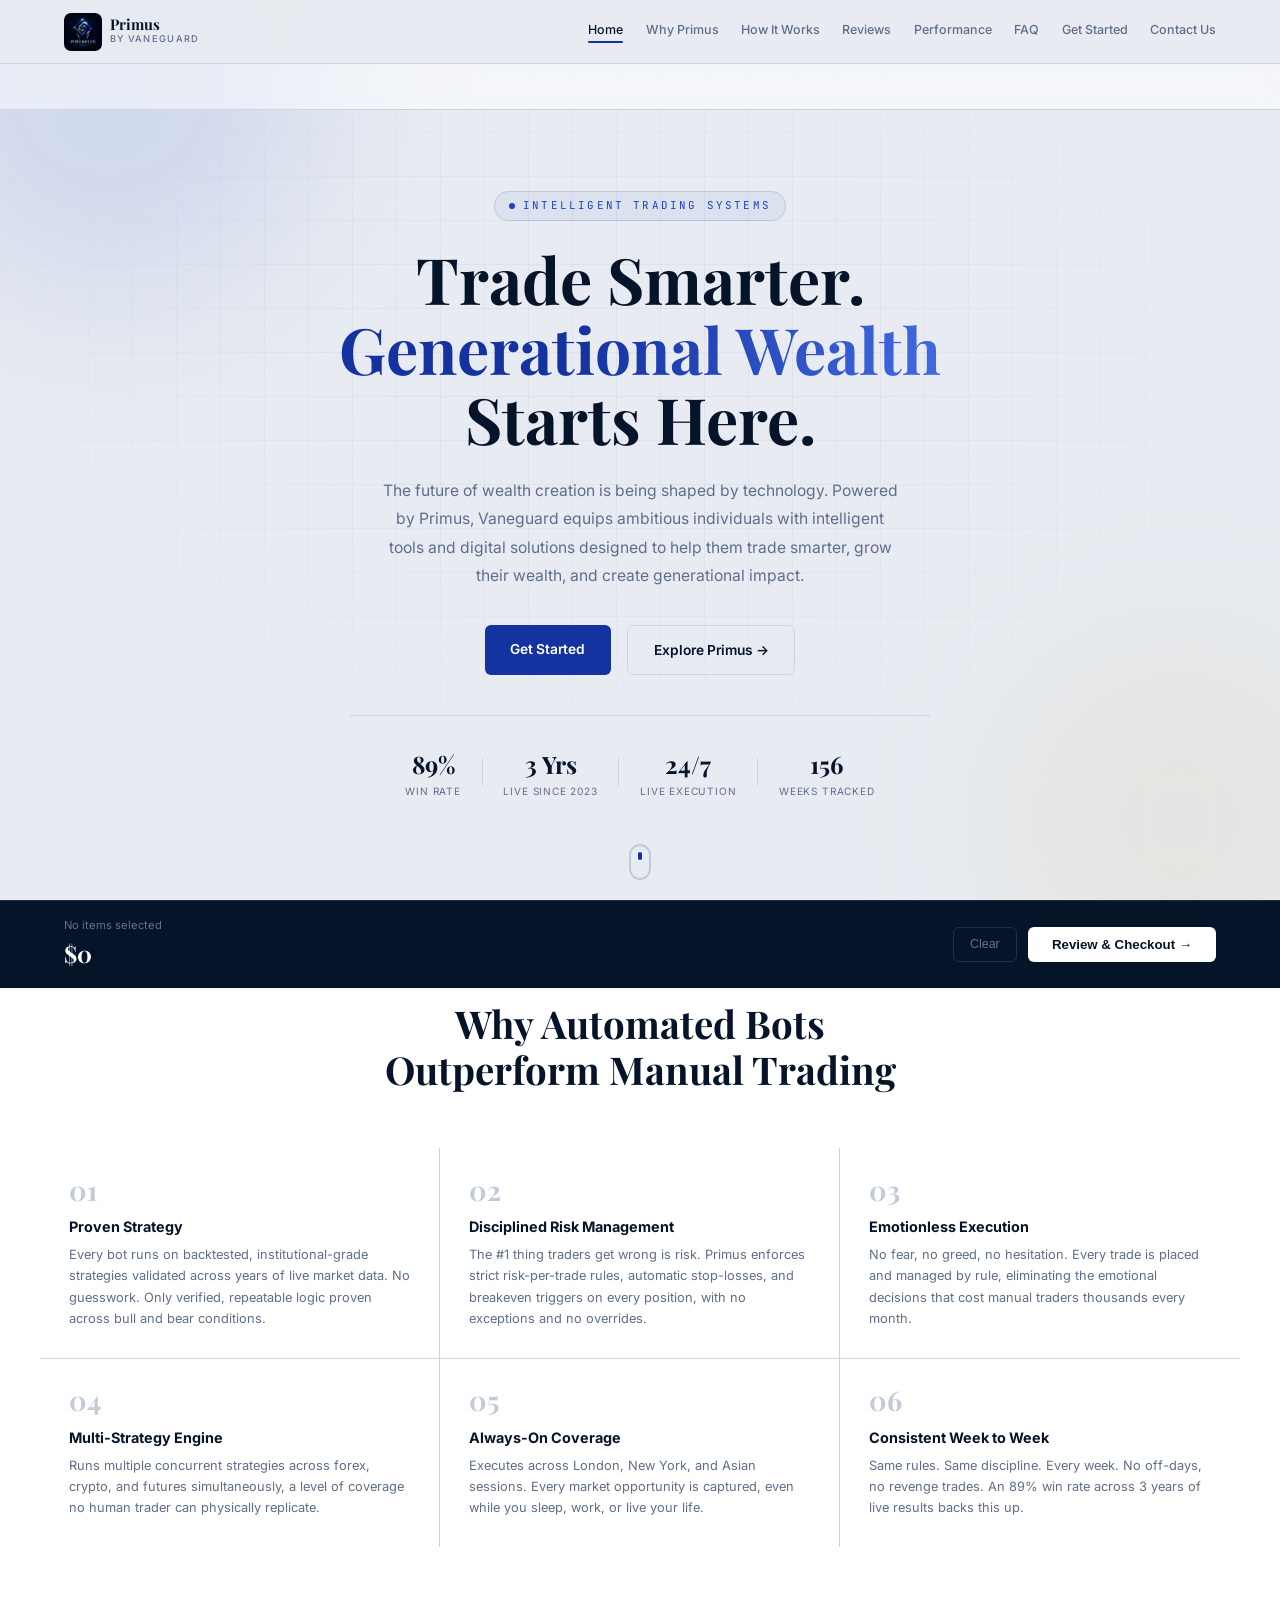
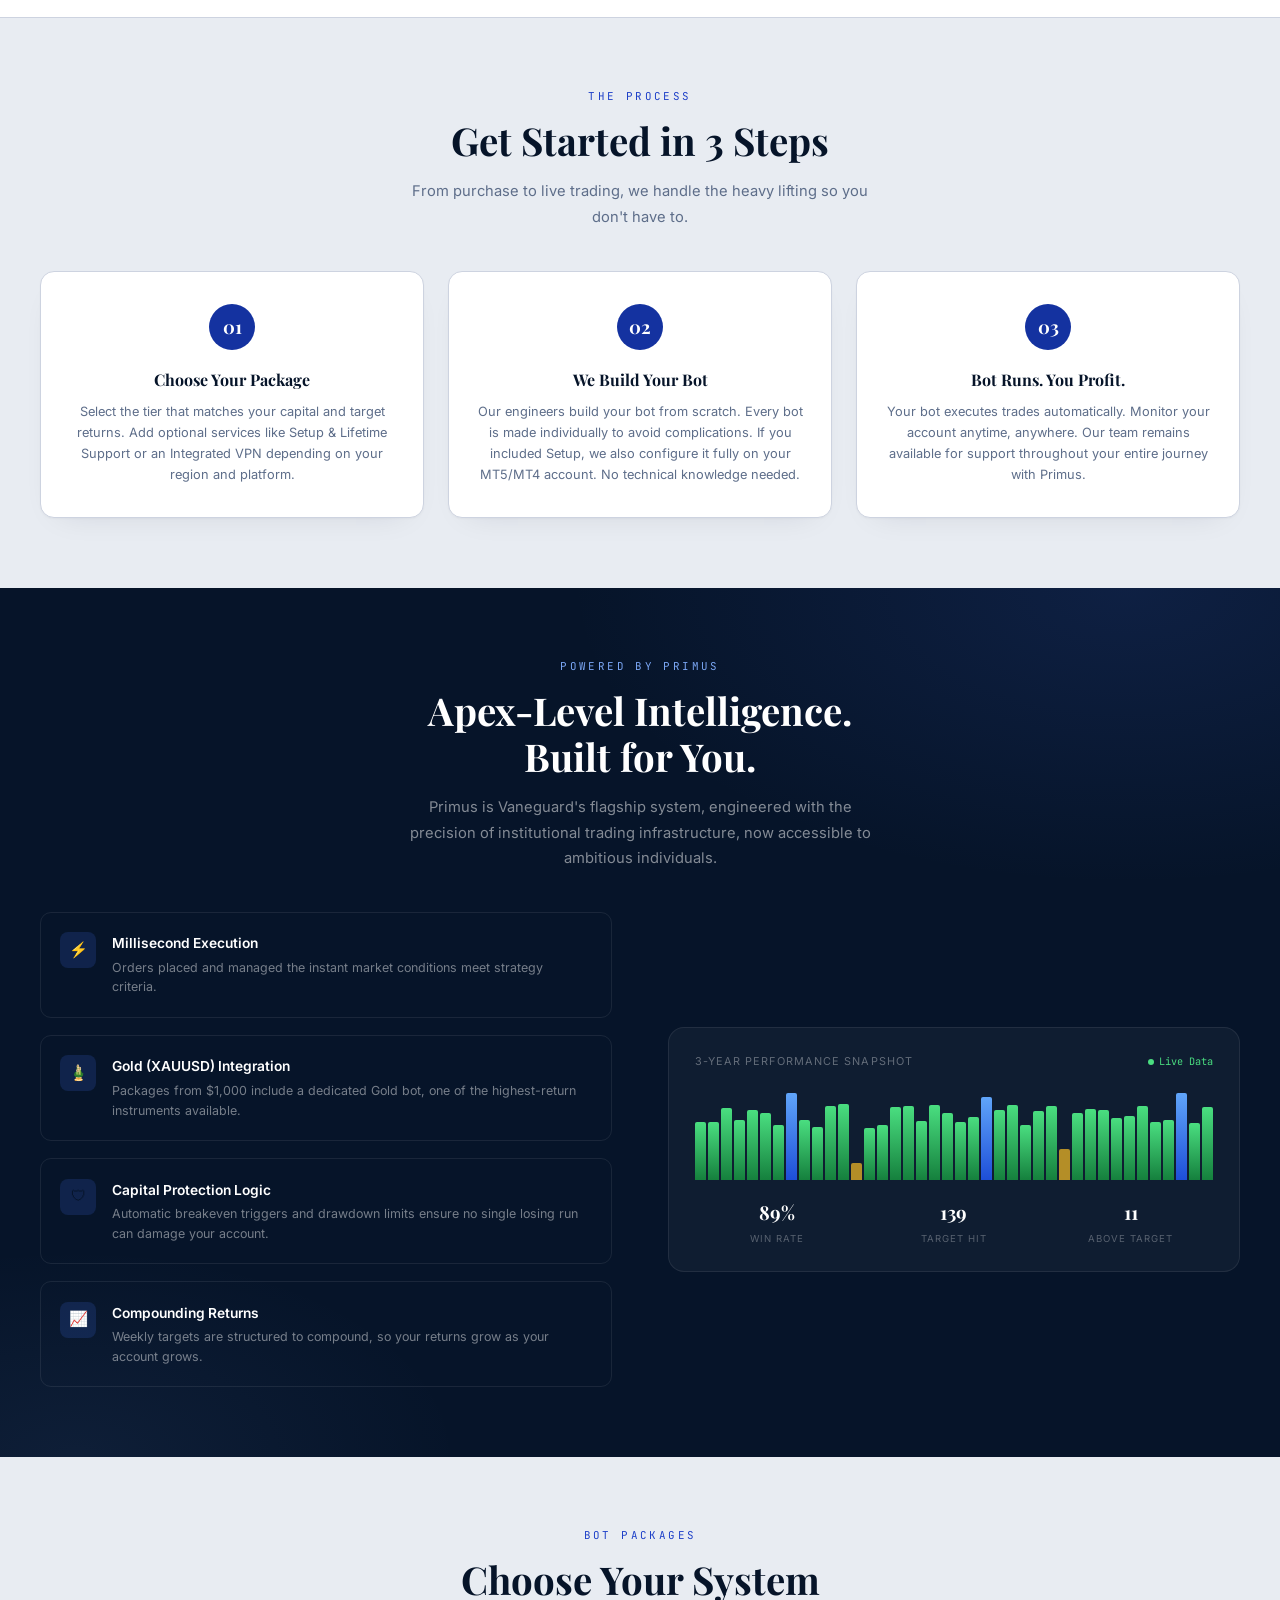
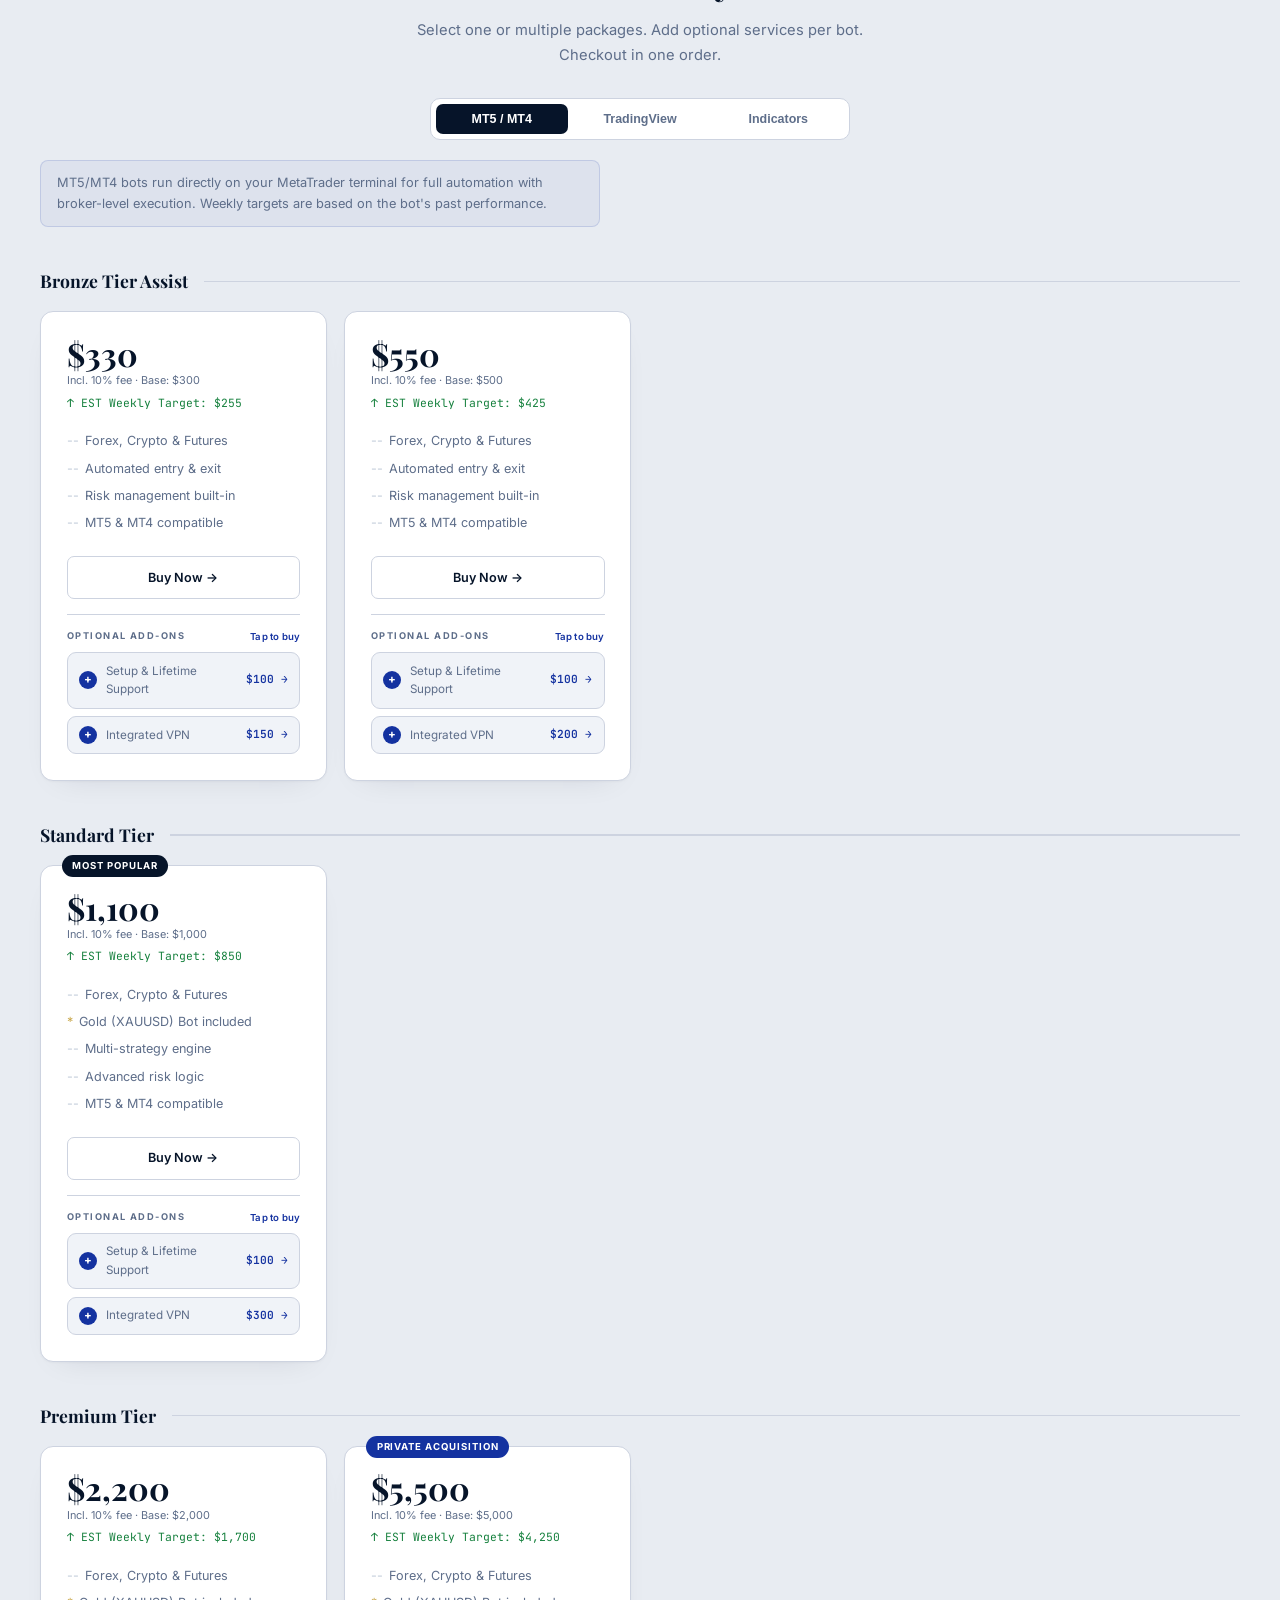
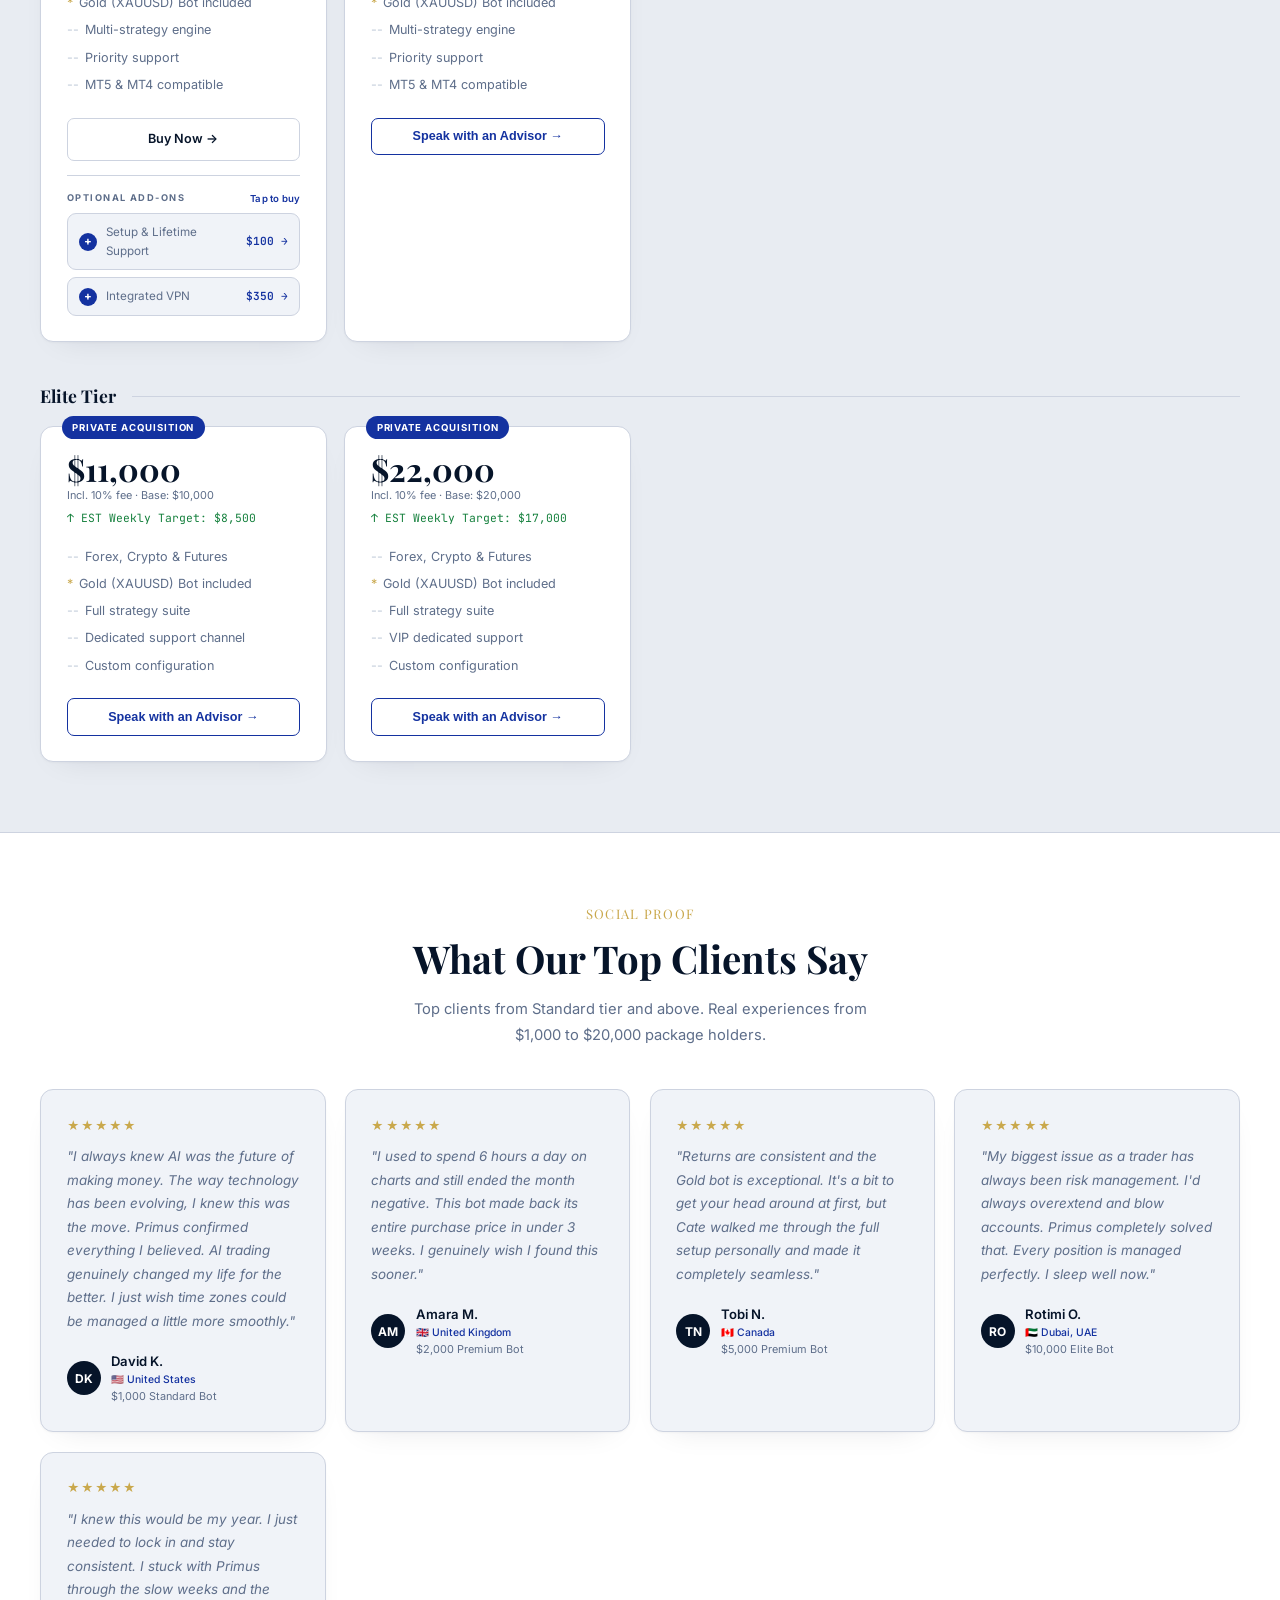
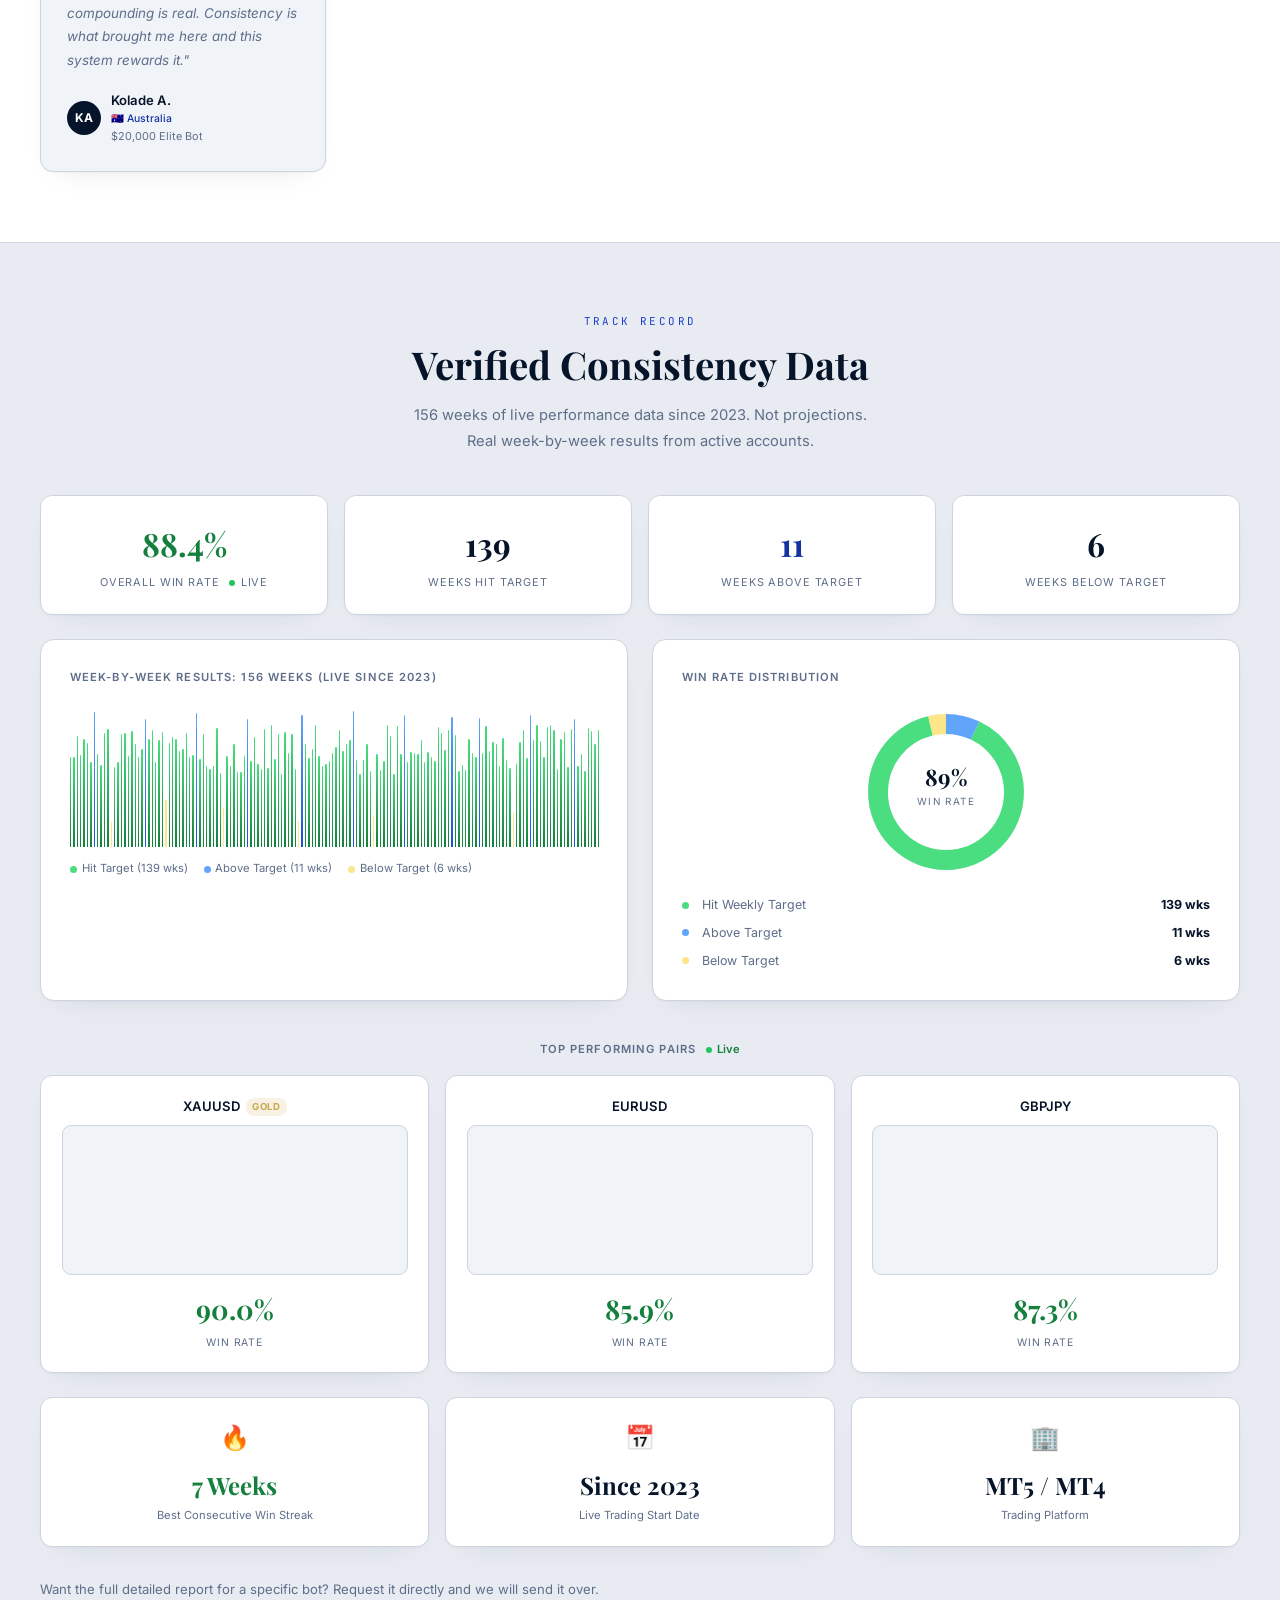
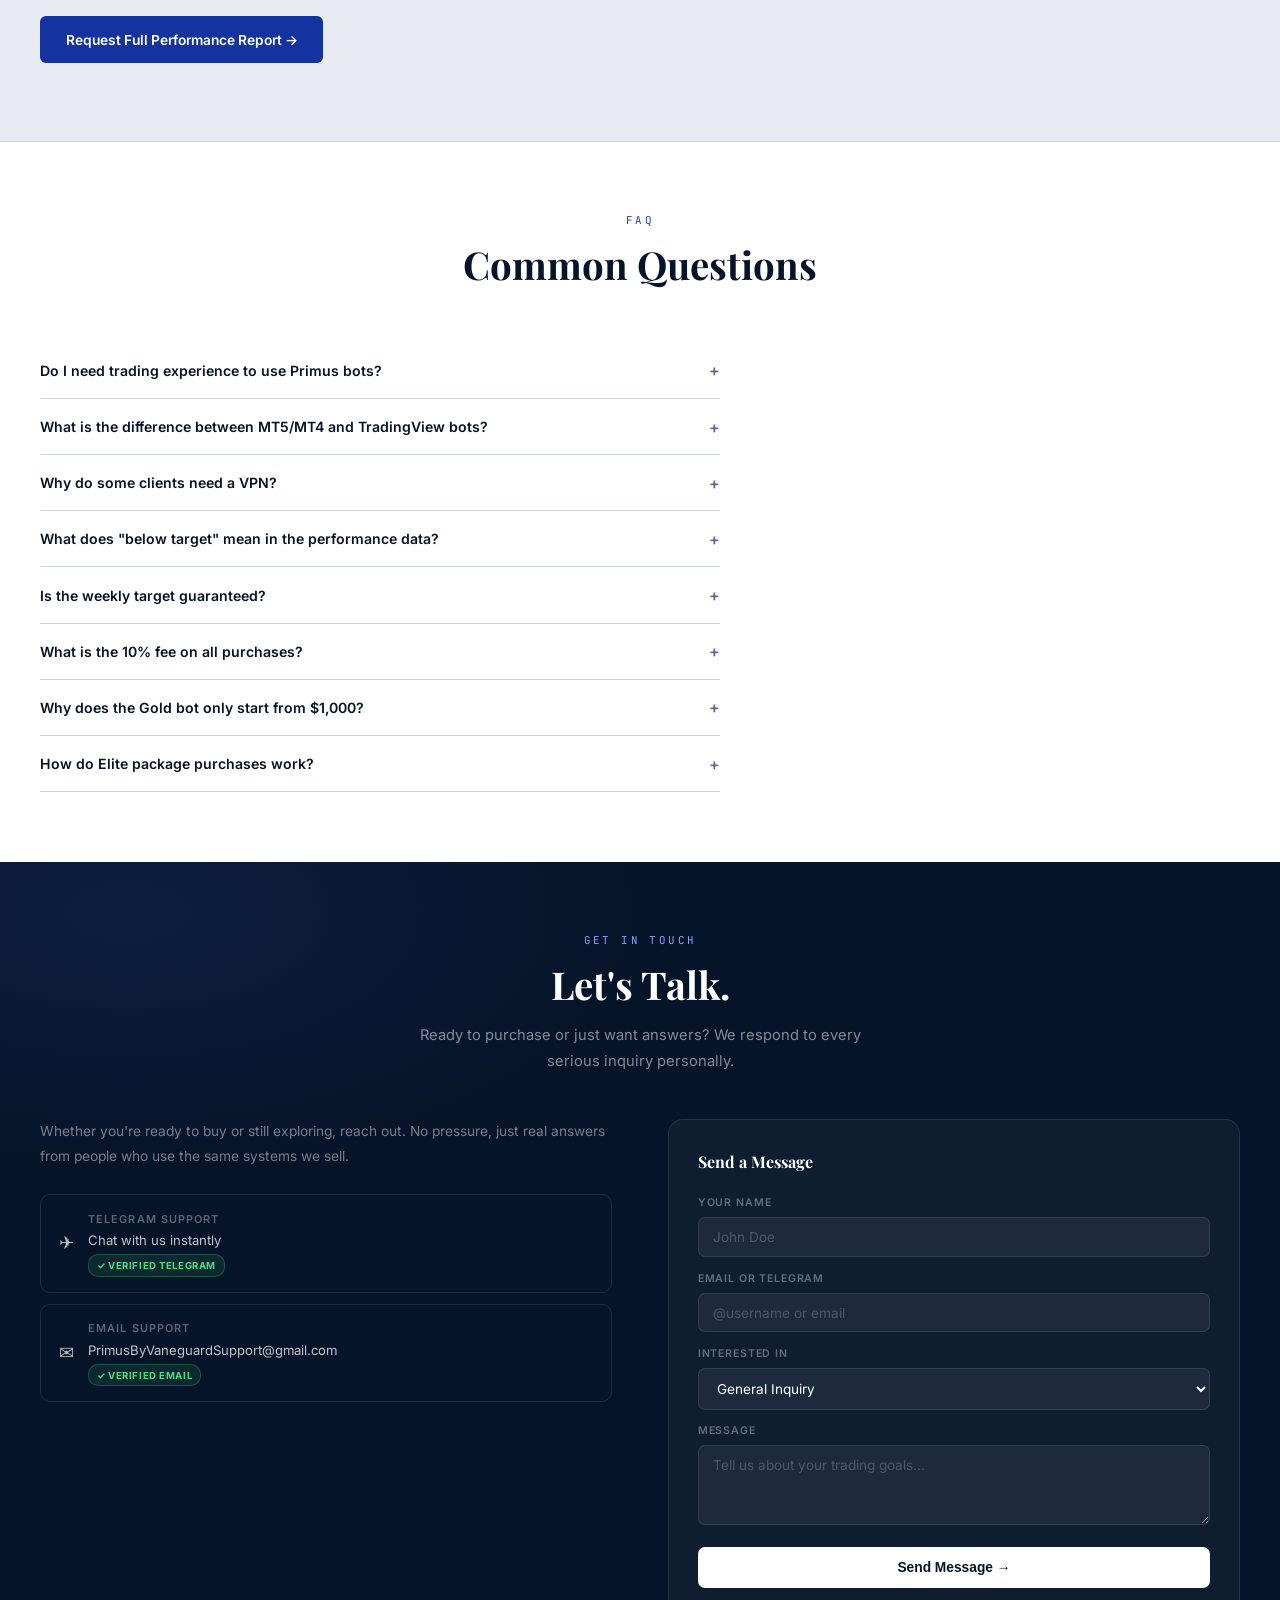
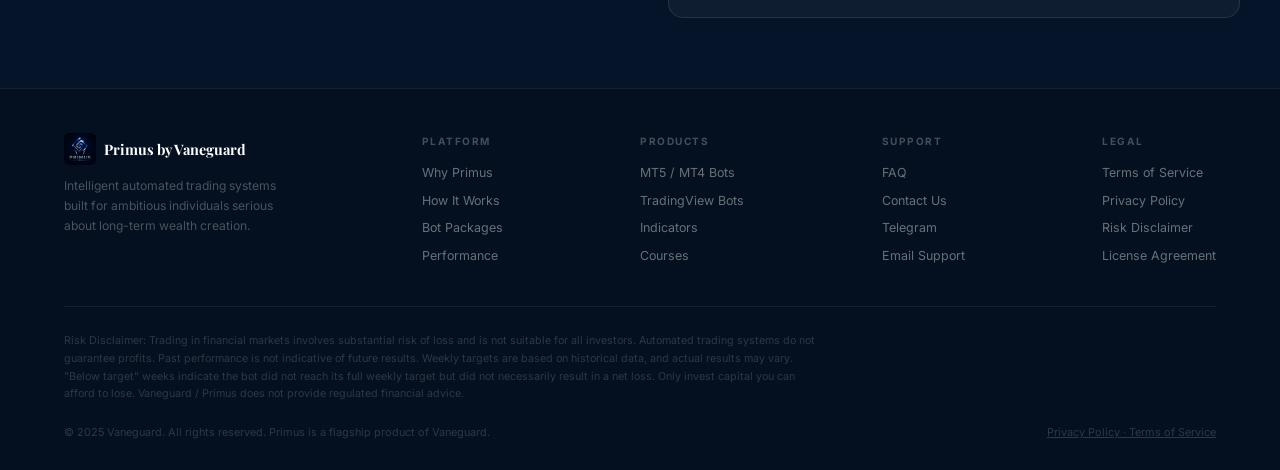
==== commit 72fdd084: "Update index.html" ====
--- a/index.html
+++ b/index.html
@@ -565,10 +565,11 @@
     </div>
 
     <div class="tab-panel active" id="tab-mt5">
+      <p style="font-size:.8rem;color:var(--muted);margin-top:1.3rem;padding:.75rem 1rem;background:rgba(20,50,160,.05);border:1px solid var(--bdk);border-radius:8px;max-width:560px">MT5/MT4 bots run directly on your MetaTrader terminal for full automation with broker-level execution. Weekly targets are based on the bot's past performance.</p>
       <div class="tier-hdr"><span class="tier-tag">Bronze Tier Assist</span><div class="tier-line"></div></div>
       <div class="cards-row">
         <div class="p-card">
-            <div class="p-price">$330</div><div class="p-fee">Incl. 10% fee &middot; Base: $300</div><div class="p-target">&#8593; Weekly Target: $255</div>
+            <div class="p-price">$330</div><div class="p-fee">Incl. 10% fee &middot; Base: $300</div><div class="p-target">&#8593; EST Weekly Target: $255</div>
             <ul class="p-features"><li>Forex, Crypto &amp; Futures</li><li>Automated entry &amp; exit</li><li>Risk management built-in</li><li>MT5 &amp; MT4 compatible</li></ul>
             <a href="https://whop.com/checkout/plan_cQSKskKy0jTV3" target="_blank" class="p-btn p-btn-sel" style="display:block;text-align:center;text-decoration:none">Buy Now &#8594;</a>
             <div class="card-addons">
@@ -578,7 +579,7 @@
             </div>
         </div>
         <div class="p-card">
-            <div class="p-price">$550</div><div class="p-fee">Incl. 10% fee &middot; Base: $500</div><div class="p-target">&#8593; Weekly Target: $425</div>
+            <div class="p-price">$550</div><div class="p-fee">Incl. 10% fee &middot; Base: $500</div><div class="p-target">&#8593; EST Weekly Target: $425</div>
             <ul class="p-features"><li>Forex, Crypto &amp; Futures</li><li>Automated entry &amp; exit</li><li>Risk management built-in</li><li>MT5 &amp; MT4 compatible</li></ul>
             <a href="https://whop.com/checkout/plan_O2JixTOXv9uZp" target="_blank" class="p-btn p-btn-sel" style="display:block;text-align:center;text-decoration:none">Buy Now &#8594;</a>
             <div class="card-addons">
@@ -592,7 +593,7 @@
       <div class="cards-row">
         <div class="p-card">
             <div class="p-badge">Most Popular</div>
-            <div class="p-price">$1,100</div><div class="p-fee">Incl. 10% fee &middot; Base: $1,000</div><div class="p-target">&#8593; Weekly Target: $850</div>
+            <div class="p-price">$1,100</div><div class="p-fee">Incl. 10% fee &middot; Base: $1,000</div><div class="p-target">&#8593; EST Weekly Target: $850</div>
             <ul class="p-features"><li>Forex, Crypto &amp; Futures</li><li class="gold">Gold (XAUUSD) Bot included</li><li>Multi-strategy engine</li><li>Advanced risk logic</li><li>MT5 &amp; MT4 compatible</li></ul>
             <a href="https://whop.com/checkout/plan_yF4Nc9RLqZMhU" target="_blank" class="p-btn p-btn-sel" style="display:block;text-align:center;text-decoration:none">Buy Now &#8594;</a>
             <div class="card-addons">
@@ -605,7 +606,7 @@
       <div class="tier-hdr"><span class="tier-tag">Premium Tier</span><div class="tier-line"></div></div>
       <div class="cards-row">
         <div class="p-card">
-            <div class="p-price">$2,200</div><div class="p-fee">Incl. 10% fee &middot; Base: $2,000</div><div class="p-target">&#8593; Weekly Target: $1,700</div>
+            <div class="p-price">$2,200</div><div class="p-fee">Incl. 10% fee &middot; Base: $2,000</div><div class="p-target">&#8593; EST Weekly Target: $1,700</div>
             <ul class="p-features"><li>Forex, Crypto &amp; Futures</li><li class="gold">Gold (XAUUSD) Bot included</li><li>Multi-strategy engine</li><li>Priority support</li><li>MT5 &amp; MT4 compatible</li></ul>
             <a href="https://whop.com/checkout/plan_HAZiWVgZfv14i" target="_blank" class="p-btn p-btn-sel" style="display:block;text-align:center;text-decoration:none">Buy Now &#8594;</a>
             <div class="card-addons">
@@ -616,43 +617,43 @@
         </div>
         <div class="p-card contact-card">
             <div class="p-badge contact">Private Acquisition</div>
-            <div class="p-price">$5,500</div><div class="p-fee">Incl. 10% fee &middot; Base: $5,000</div><div class="p-target">&#8593; Weekly Target: $4,250</div>
+            <div class="p-price">$5,500</div><div class="p-fee">Incl. 10% fee &middot; Base: $5,000</div><div class="p-target">&#8593; EST Weekly Target: $4,250</div>
             <ul class="p-features"><li>Forex, Crypto &amp; Futures</li><li class="gold">Gold (XAUUSD) Bot included</li><li>Multi-strategy engine</li><li>Priority support</li><li>MT5 &amp; MT4 compatible</li></ul>
             <button class="p-btn p-btn-contact" onclick="openTelegram()">Speak with an Advisor &#8594;</button>
         </div>
       </div>
       <div class="tier-hdr"><span class="tier-tag">Elite Tier</span><div class="tier-line"></div></div>
       <div class="cards-row">
-        <div class="p-card contact-card"><div class="p-badge contact">Private Acquisition</div><div class="p-price">$11,000</div><div class="p-fee">Incl. 10% fee &middot; Base: $10,000</div><div class="p-target">&#8593; Weekly Target: $8,500</div><ul class="p-features"><li>Forex, Crypto &amp; Futures</li><li class="gold">Gold (XAUUSD) Bot included</li><li>Full strategy suite</li><li>Dedicated support channel</li><li>Custom configuration</li></ul><button class="p-btn p-btn-contact" onclick="openTelegram()">Speak with an Advisor &#8594;</button></div>
-        <div class="p-card contact-card"><div class="p-badge contact">Private Acquisition</div><div class="p-price">$22,000</div><div class="p-fee">Incl. 10% fee &middot; Base: $20,000</div><div class="p-target">&#8593; Weekly Target: $17,000</div><ul class="p-features"><li>Forex, Crypto &amp; Futures</li><li class="gold">Gold (XAUUSD) Bot included</li><li>Full strategy suite</li><li>VIP dedicated support</li><li>Custom configuration</li></ul><button class="p-btn p-btn-contact" onclick="openTelegram()">Speak with an Advisor &#8594;</button></div>
+        <div class="p-card contact-card"><div class="p-badge contact">Private Acquisition</div><div class="p-price">$11,000</div><div class="p-fee">Incl. 10% fee &middot; Base: $10,000</div><div class="p-target">&#8593; EST Weekly Target: $8,500</div><ul class="p-features"><li>Forex, Crypto &amp; Futures</li><li class="gold">Gold (XAUUSD) Bot included</li><li>Full strategy suite</li><li>Dedicated support channel</li><li>Custom configuration</li></ul><button class="p-btn p-btn-contact" onclick="openTelegram()">Speak with an Advisor &#8594;</button></div>
+        <div class="p-card contact-card"><div class="p-badge contact">Private Acquisition</div><div class="p-price">$22,000</div><div class="p-fee">Incl. 10% fee &middot; Base: $20,000</div><div class="p-target">&#8593; EST Weekly Target: $17,000</div><ul class="p-features"><li>Forex, Crypto &amp; Futures</li><li class="gold">Gold (XAUUSD) Bot included</li><li>Full strategy suite</li><li>VIP dedicated support</li><li>Custom configuration</li></ul><button class="p-btn p-btn-contact" onclick="openTelegram()">Speak with an Advisor &#8594;</button></div>
       </div>
     </div>
 
     <div class="tab-panel" id="tab-tv">
-      <p style="font-size:.8rem;color:var(--muted);margin-top:1.3rem;padding:.75rem 1rem;background:rgba(20,50,160,.05);border:1px solid var(--bdk);border-radius:8px;max-width:520px">TradingView bots run natively in your browser. Prices are $100 more than MT5 to reflect added platform flexibility.</p>
+      <p style="font-size:.8rem;color:var(--muted);margin-top:1.3rem;padding:.75rem 1rem;background:rgba(20,50,160,.05);border:1px solid var(--bdk);border-radius:8px;max-width:520px">TradingView bots run natively in your browser. Prices are $100 more than MT5 to reflect added platform flexibility. Weekly targets are based on the bot's past performance.</p>
       <div class="tier-hdr"><span class="tier-tag">Bronze Tier Assist</span><div class="tier-line"></div></div>
       <div class="cards-row">
-        <div class="p-card contact-card"><div class="p-badge contact">Speak with Advisor</div><div class="p-price">$440</div><div class="p-fee">Incl. 10% fee &middot; Base: $400 &middot; TradingView</div><div class="p-target">&#8593; Weekly Target: $340</div><ul class="p-features"><li>Forex, Crypto &amp; Futures</li><li>TradingView / Web</li><li>Automated entry &amp; exit</li><li>Risk management built-in</li></ul><button class="p-btn p-btn-contact" onclick="openTelegram()">Speak with an Advisor &#8594;</button></div>
-        <div class="p-card contact-card"><div class="p-badge contact">Speak with Advisor</div><div class="p-price">$660</div><div class="p-fee">Incl. 10% fee &middot; Base: $600 &middot; TradingView</div><div class="p-target">&#8593; Weekly Target: $510</div><ul class="p-features"><li>Forex, Crypto &amp; Futures</li><li>TradingView / Web</li><li>Automated entry &amp; exit</li><li>Risk management built-in</li></ul><button class="p-btn p-btn-contact" onclick="openTelegram()">Speak with an Advisor &#8594;</button></div>
+        <div class="p-card contact-card"><div class="p-badge contact">Speak with Advisor</div><div class="p-price">$440</div><div class="p-fee">Incl. 10% fee &middot; Base: $400 &middot; TradingView</div><div class="p-target">&#8593; EST Weekly Target: $340</div><ul class="p-features"><li>Forex, Crypto &amp; Futures</li><li>TradingView / Web</li><li>Automated entry &amp; exit</li><li>Risk management built-in</li></ul><button class="p-btn p-btn-contact" onclick="openTelegram()">Speak with an Advisor &#8594;</button></div>
+        <div class="p-card contact-card"><div class="p-badge contact">Speak with Advisor</div><div class="p-price">$660</div><div class="p-fee">Incl. 10% fee &middot; Base: $600 &middot; TradingView</div><div class="p-target">&#8593; EST Weekly Target: $510</div><ul class="p-features"><li>Forex, Crypto &amp; Futures</li><li>TradingView / Web</li><li>Automated entry &amp; exit</li><li>Risk management built-in</li></ul><button class="p-btn p-btn-contact" onclick="openTelegram()">Speak with an Advisor &#8594;</button></div>
       </div>
       <div class="tier-hdr"><span class="tier-tag">Standard Tier</span><div class="tier-line"></div></div>
       <div class="cards-row">
-        <div class="p-card contact-card"><div class="p-badge contact">Speak with Advisor</div><div class="p-price">$1,210</div><div class="p-fee">Incl. 10% fee &middot; Base: $1,100 &middot; TradingView</div><div class="p-target">&#8593; Weekly Target: $935</div><ul class="p-features"><li>Forex, Crypto &amp; Futures</li><li class="gold">Gold (XAUUSD) Bot included</li><li>TradingView / Web</li><li>Multi-strategy engine</li></ul><button class="p-btn p-btn-contact" onclick="openTelegram()">Speak with an Advisor &#8594;</button></div>
+        <div class="p-card contact-card"><div class="p-badge contact">Speak with Advisor</div><div class="p-price">$1,210</div><div class="p-fee">Incl. 10% fee &middot; Base: $1,100 &middot; TradingView</div><div class="p-target">&#8593; EST Weekly Target: $935</div><ul class="p-features"><li>Forex, Crypto &amp; Futures</li><li class="gold">Gold (XAUUSD) Bot included</li><li>TradingView / Web</li><li>Multi-strategy engine</li></ul><button class="p-btn p-btn-contact" onclick="openTelegram()">Speak with an Advisor &#8594;</button></div>
       </div>
       <div class="tier-hdr"><span class="tier-tag">Premium Tier</span><div class="tier-line"></div></div>
       <div class="cards-row">
-        <div class="p-card contact-card"><div class="p-badge contact">Speak with Advisor</div><div class="p-price">$2,310</div><div class="p-fee">Incl. 10% fee &middot; Base: $2,100 &middot; TradingView</div><div class="p-target">&#8593; Weekly Target: $1,785</div><ul class="p-features"><li>Forex, Crypto &amp; Futures</li><li class="gold">Gold (XAUUSD) Bot included</li><li>TradingView / Web</li><li>Priority support</li></ul><button class="p-btn p-btn-contact" onclick="openTelegram()">Speak with an Advisor &#8594;</button></div>
-        <div class="p-card contact-card"><div class="p-badge contact">Speak with Advisor</div><div class="p-price">$5,610</div><div class="p-fee">Incl. 10% fee &middot; Base: $5,100 &middot; TradingView</div><div class="p-target">&#8593; Weekly Target: $4,335</div><ul class="p-features"><li>Forex, Crypto &amp; Futures</li><li class="gold">Gold (XAUUSD) Bot included</li><li>TradingView / Web</li><li>Priority support</li></ul><button class="p-btn p-btn-contact" onclick="openTelegram()">Speak with an Advisor &#8594;</button></div>
+        <div class="p-card contact-card"><div class="p-badge contact">Speak with Advisor</div><div class="p-price">$2,310</div><div class="p-fee">Incl. 10% fee &middot; Base: $2,100 &middot; TradingView</div><div class="p-target">&#8593; EST Weekly Target: $1,785</div><ul class="p-features"><li>Forex, Crypto &amp; Futures</li><li class="gold">Gold (XAUUSD) Bot included</li><li>TradingView / Web</li><li>Priority support</li></ul><button class="p-btn p-btn-contact" onclick="openTelegram()">Speak with an Advisor &#8594;</button></div>
+        <div class="p-card contact-card"><div class="p-badge contact">Speak with Advisor</div><div class="p-price">$5,610</div><div class="p-fee">Incl. 10% fee &middot; Base: $5,100 &middot; TradingView</div><div class="p-target">&#8593; EST Weekly Target: $4,335</div><ul class="p-features"><li>Forex, Crypto &amp; Futures</li><li class="gold">Gold (XAUUSD) Bot included</li><li>TradingView / Web</li><li>Priority support</li></ul><button class="p-btn p-btn-contact" onclick="openTelegram()">Speak with an Advisor &#8594;</button></div>
       </div>
       <div class="tier-hdr"><span class="tier-tag">Elite Tier</span><div class="tier-line"></div></div>
       <div class="cards-row">
-        <div class="p-card contact-card"><div class="p-badge contact">Private Acquisition</div><div class="p-price">$11,110</div><div class="p-fee">Incl. 10% fee &middot; Base: $10,100</div><div class="p-target">&#8593; Weekly Target: $8,585</div><ul class="p-features"><li>Forex, Crypto &amp; Futures</li><li class="gold">Gold (XAUUSD) Bot included</li><li>Full strategy suite</li><li>Custom configuration</li></ul><button class="p-btn p-btn-contact" onclick="openTelegram()">Speak with an Advisor &#8594;</button></div>
-        <div class="p-card contact-card"><div class="p-badge contact">Private Acquisition</div><div class="p-price">$22,110</div><div class="p-fee">Incl. 10% fee &middot; Base: $20,100</div><div class="p-target">&#8593; Weekly Target: $17,085</div><ul class="p-features"><li>Forex, Crypto &amp; Futures</li><li class="gold">Gold (XAUUSD) Bot included</li><li>Full strategy suite</li><li>VIP configuration</li></ul><button class="p-btn p-btn-contact" onclick="openTelegram()">Speak with an Advisor &#8594;</button></div>
+        <div class="p-card contact-card"><div class="p-badge contact">Private Acquisition</div><div class="p-price">$11,110</div><div class="p-fee">Incl. 10% fee &middot; Base: $10,100</div><div class="p-target">&#8593; EST Weekly Target: $8,585</div><ul class="p-features"><li>Forex, Crypto &amp; Futures</li><li class="gold">Gold (XAUUSD) Bot included</li><li>Full strategy suite</li><li>Custom configuration</li></ul><button class="p-btn p-btn-contact" onclick="openTelegram()">Speak with an Advisor &#8594;</button></div>
+        <div class="p-card contact-card"><div class="p-badge contact">Private Acquisition</div><div class="p-price">$22,110</div><div class="p-fee">Incl. 10% fee &middot; Base: $20,100</div><div class="p-target">&#8593; EST Weekly Target: $17,085</div><ul class="p-features"><li>Forex, Crypto &amp; Futures</li><li class="gold">Gold (XAUUSD) Bot included</li><li>Full strategy suite</li><li>VIP configuration</li></ul><button class="p-btn p-btn-contact" onclick="openTelegram()">Speak with an Advisor &#8594;</button></div>
       </div>
     </div>
 
     <div class="tab-panel" id="tab-ind">
-      <p style="font-size:.8rem;color:var(--muted);margin-top:1.3rem;padding:.75rem 1rem;background:rgba(20,50,160,.05);border:1px solid var(--bdk);border-radius:8px;max-width:560px">Professional-grade AI indicators for traders who prefer manual control with intelligent signal assistance.</p>
+      <p style="font-size:.8rem;color:var(--muted);margin-top:1.3rem;padding:.75rem 1rem;background:rgba(20,50,160,.05);border:1px solid var(--bdk);border-radius:8px;max-width:560px">Professional-grade AI indicators for traders who prefer manual control with intelligent signal assistance. Weekly targets are based on the bot's past performance.</p>
       <div class="ind-grid">
         <div class="ind-card contact-card"><div class="p-badge contact" style="position:static;display:inline-block;margin-bottom:.7rem">Speak with Advisor</div><div class="ind-icon">&#127919;</div><div class="ind-name">Sniper Entry</div><div class="ind-tagline">Precision Entry Signals</div><div class="ind-desc">Identifies high-probability entry points with surgical precision. Built for traders who want to enter at exactly the right moment across forex, crypto, and futures.</div><div class="ind-price">$150</div><div class="ind-fee">Includes 10% transaction fee</div><button class="p-btn p-btn-contact" onclick="openTelegram()">Speak with an Advisor &#8594;</button></div>
         <div class="ind-card contact-card"><div class="p-badge contact" style="position:static;display:inline-block;margin-bottom:.7rem">Speak with Advisor</div><div class="ind-icon">&#128202;</div><div class="ind-name">Swing / Long-Term</div><div class="ind-tagline">Long-Term Position Signals</div><div class="ind-desc">Catches major market moves early. Signals optimal hold periods. Includes stocks compatibility, built for position traders and long-term holders.</div><div class="ind-price">$190</div><div class="ind-fee">Includes 10% transaction fee</div><button class="p-btn p-btn-contact" onclick="openTelegram()">Speak with an Advisor &#8594;</button></div>
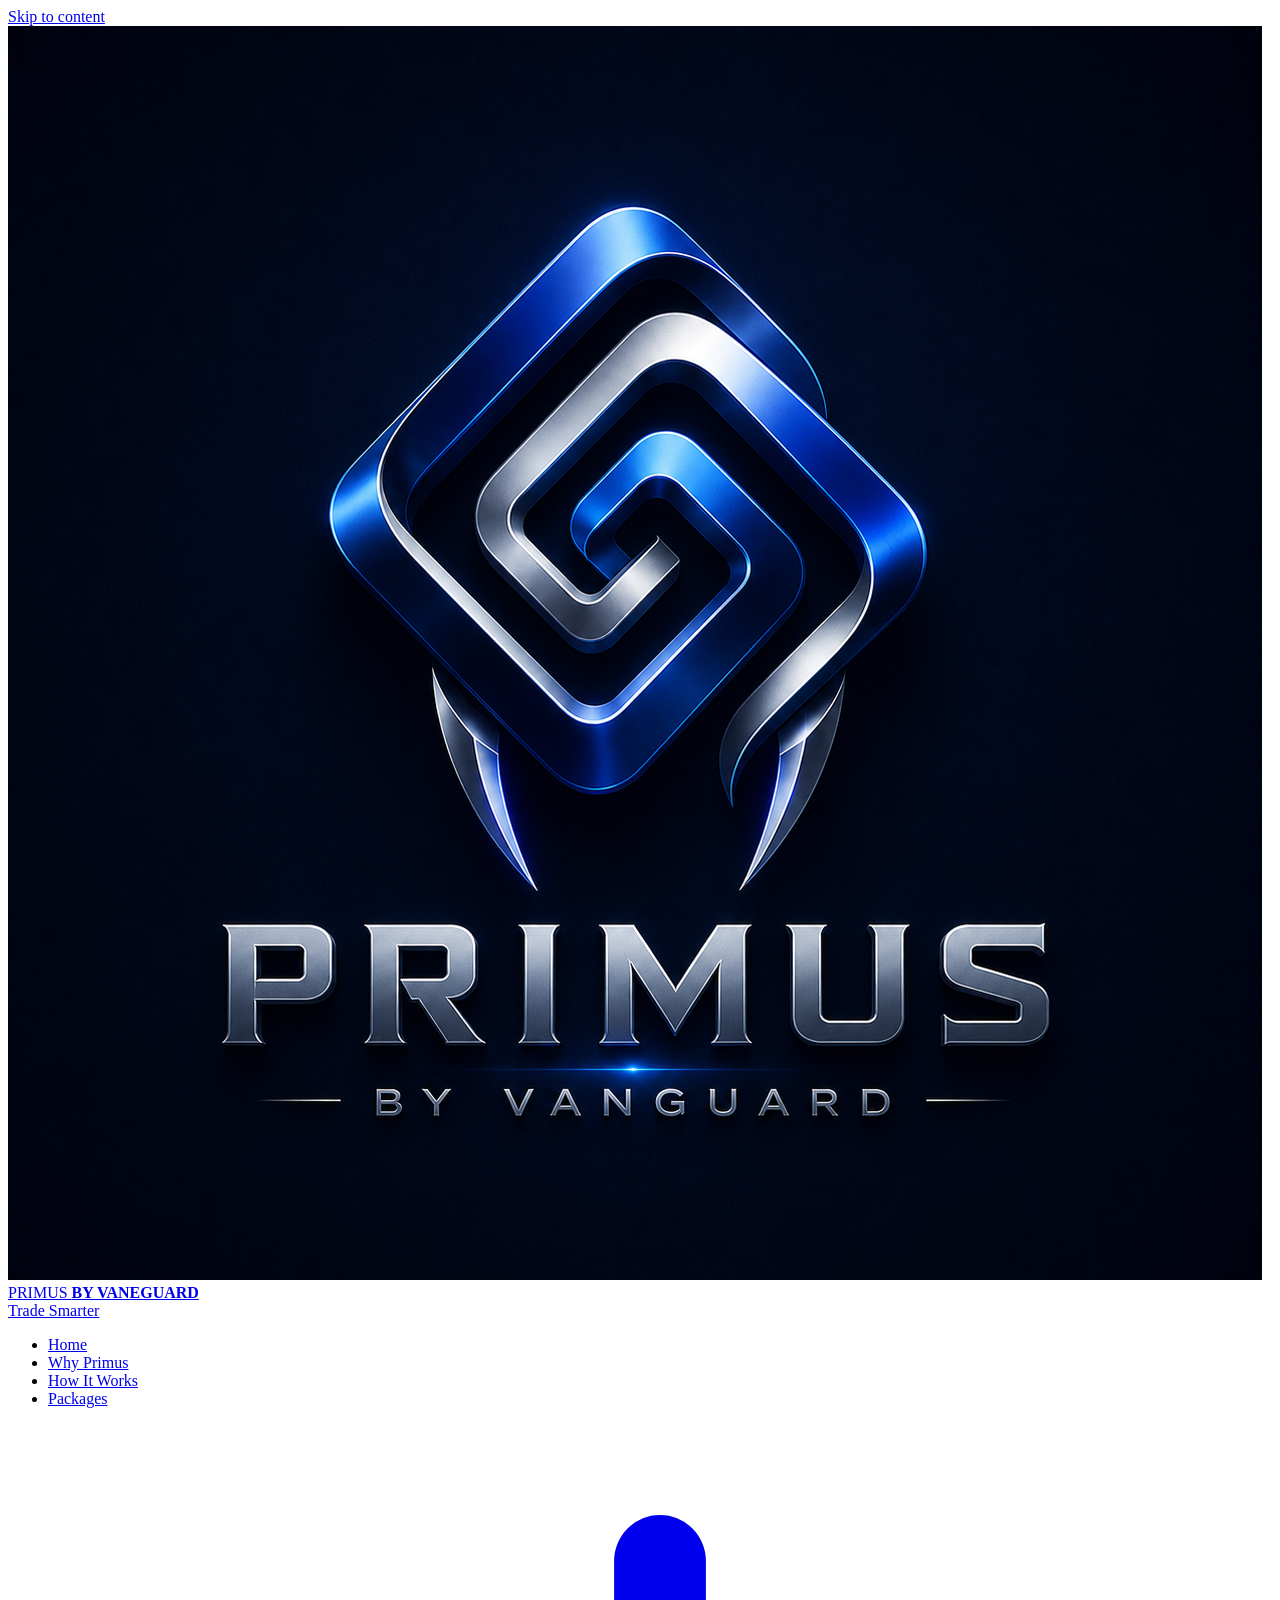
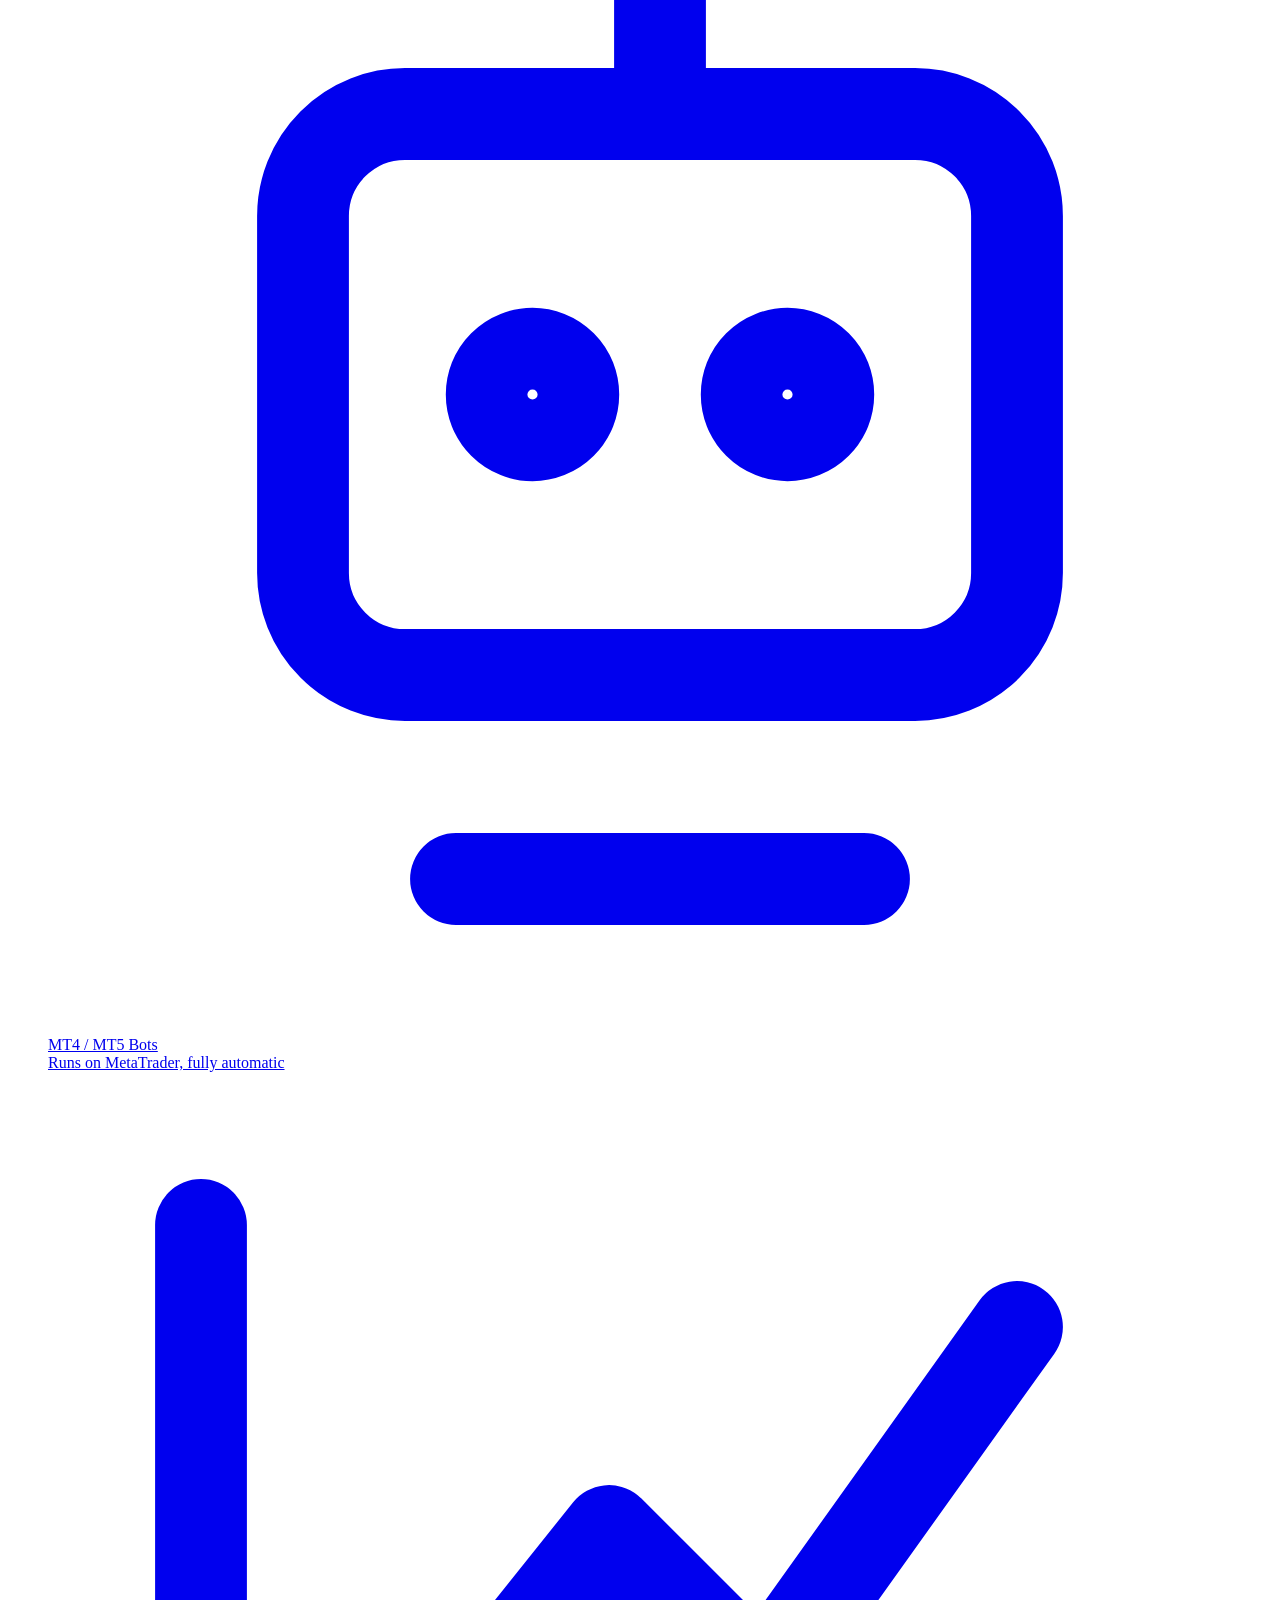
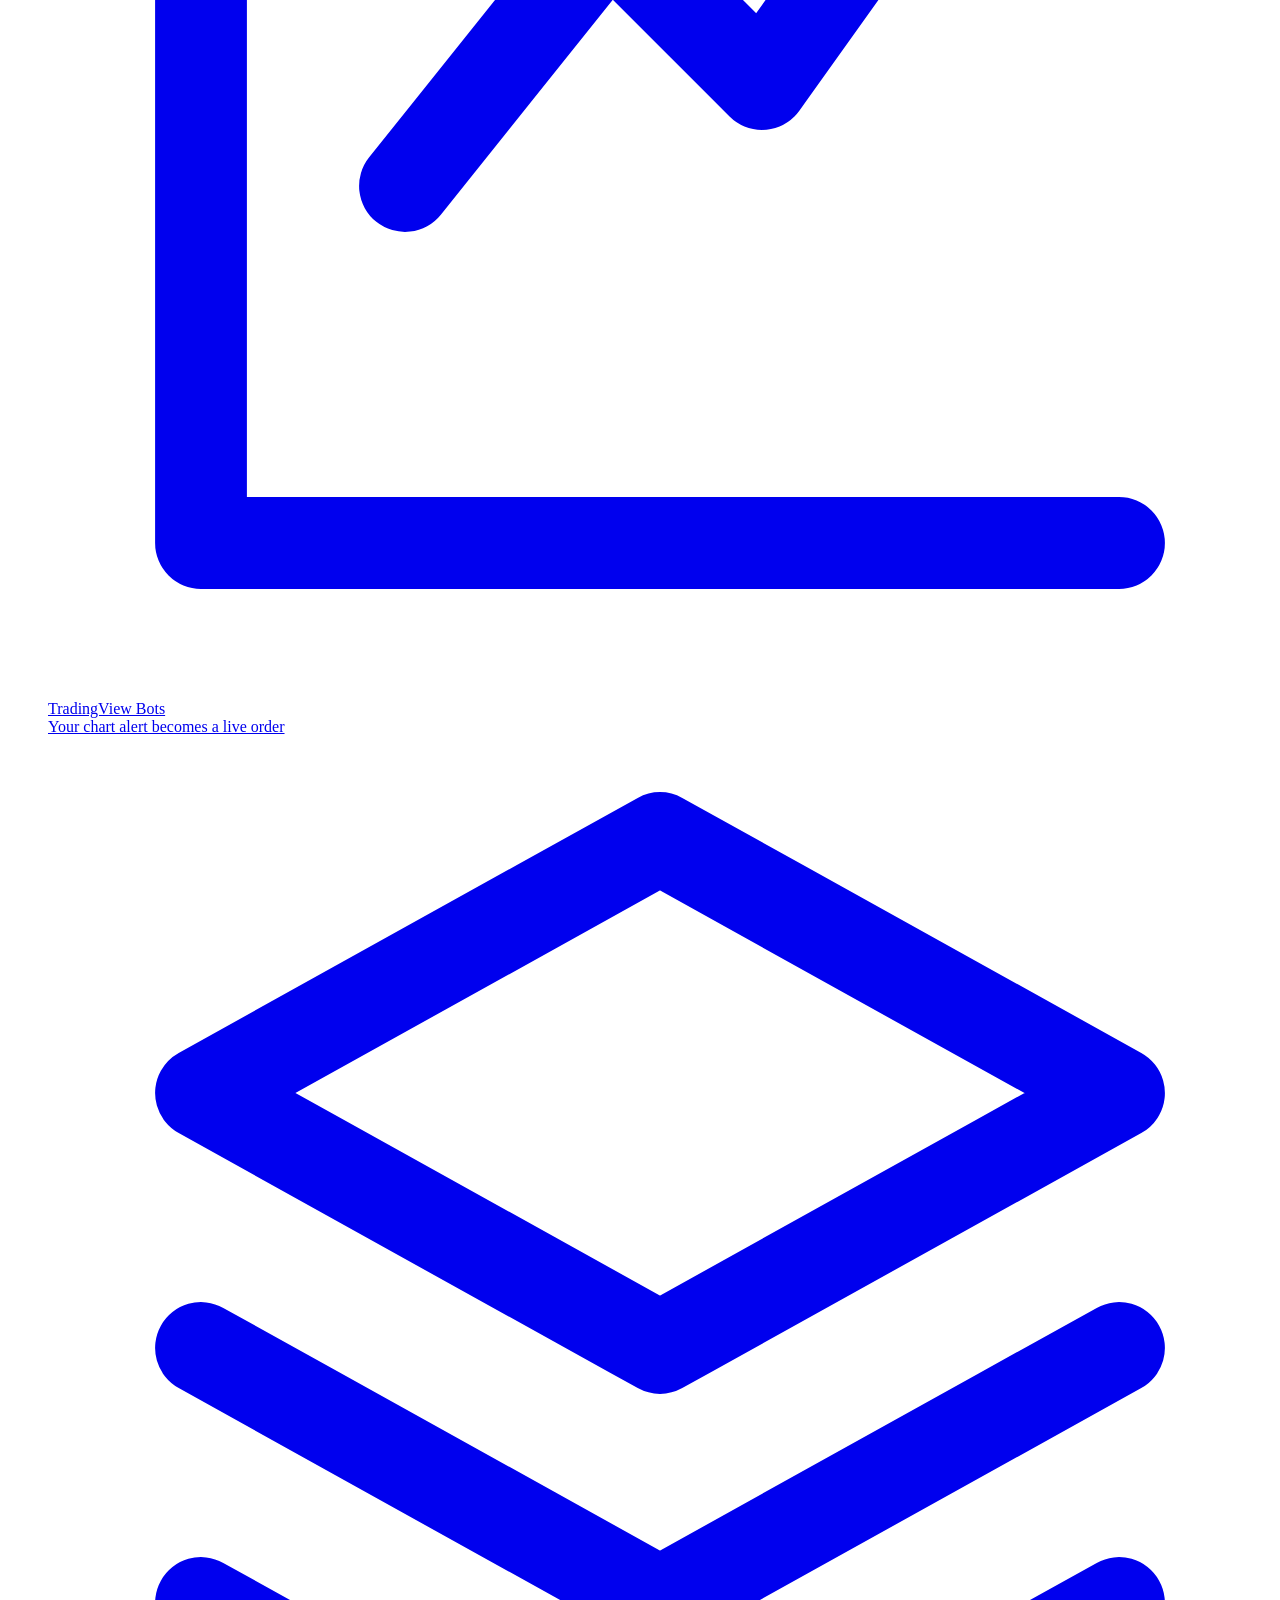
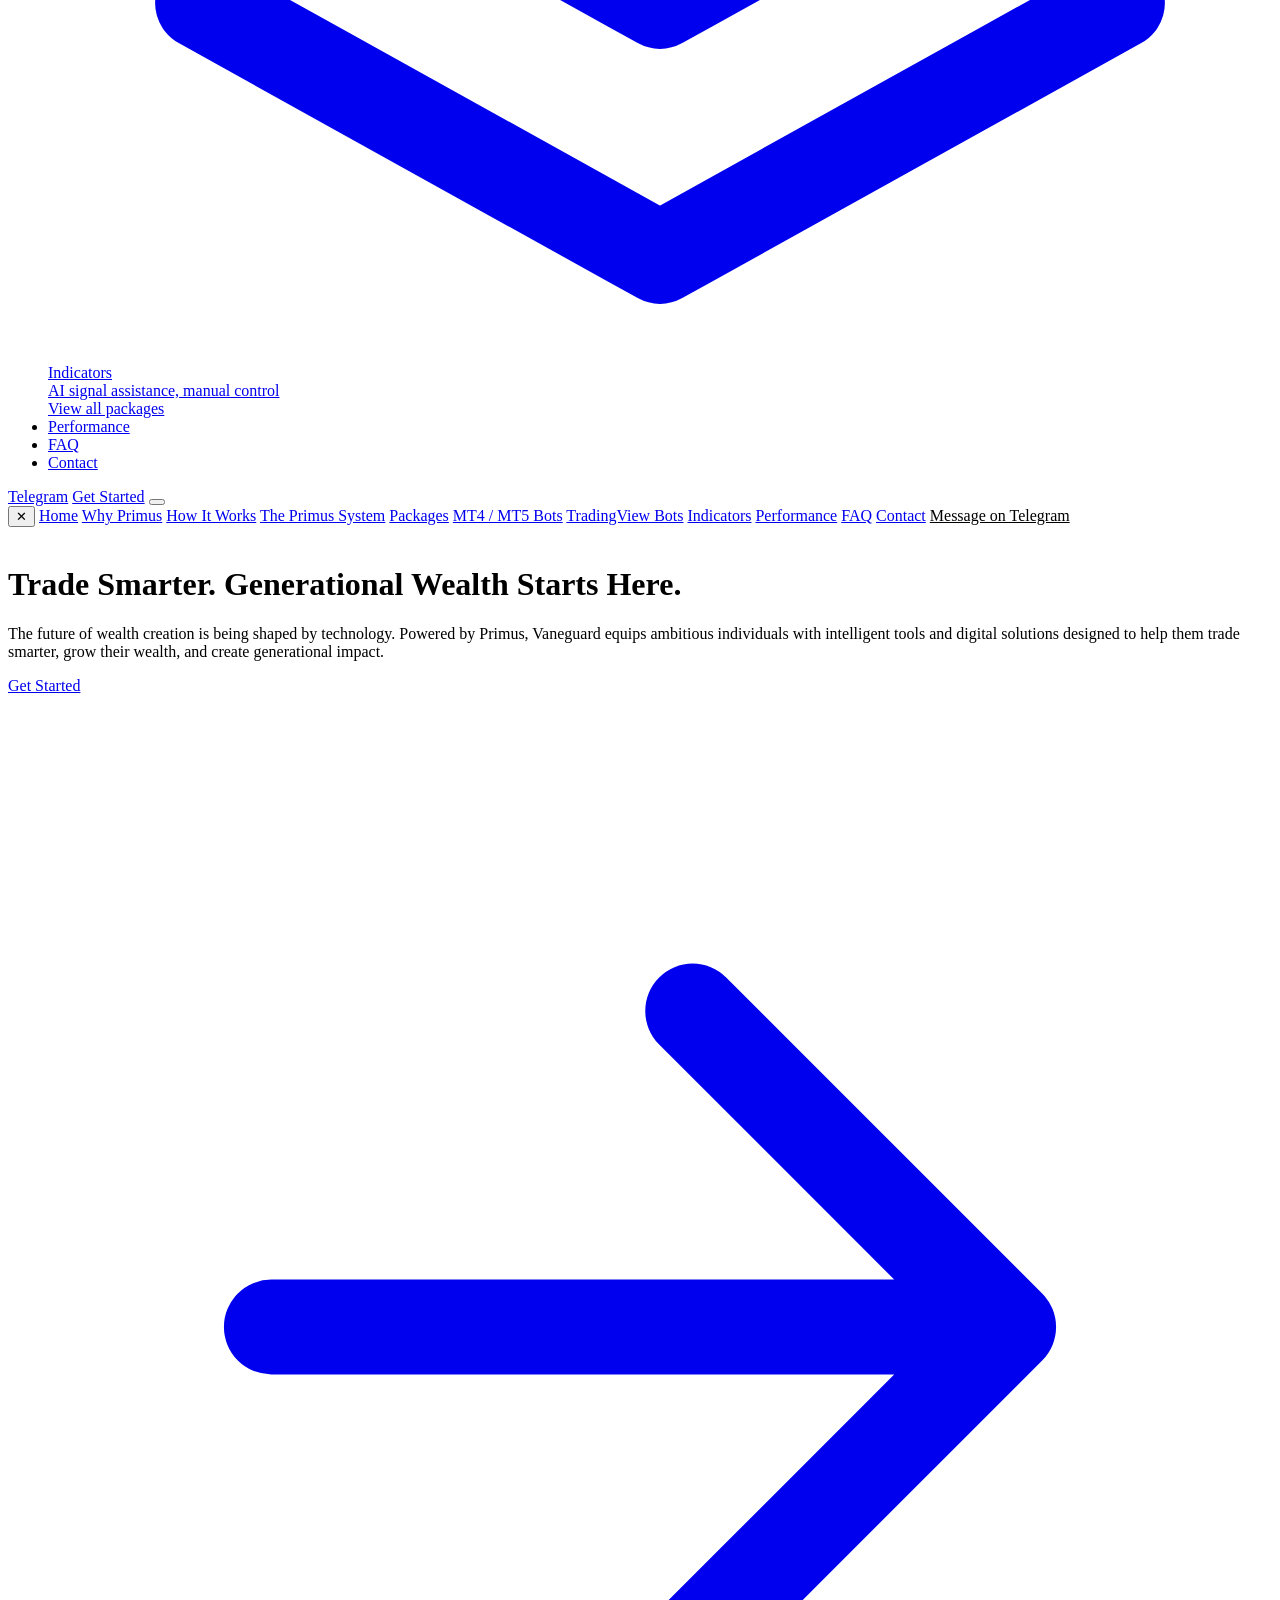
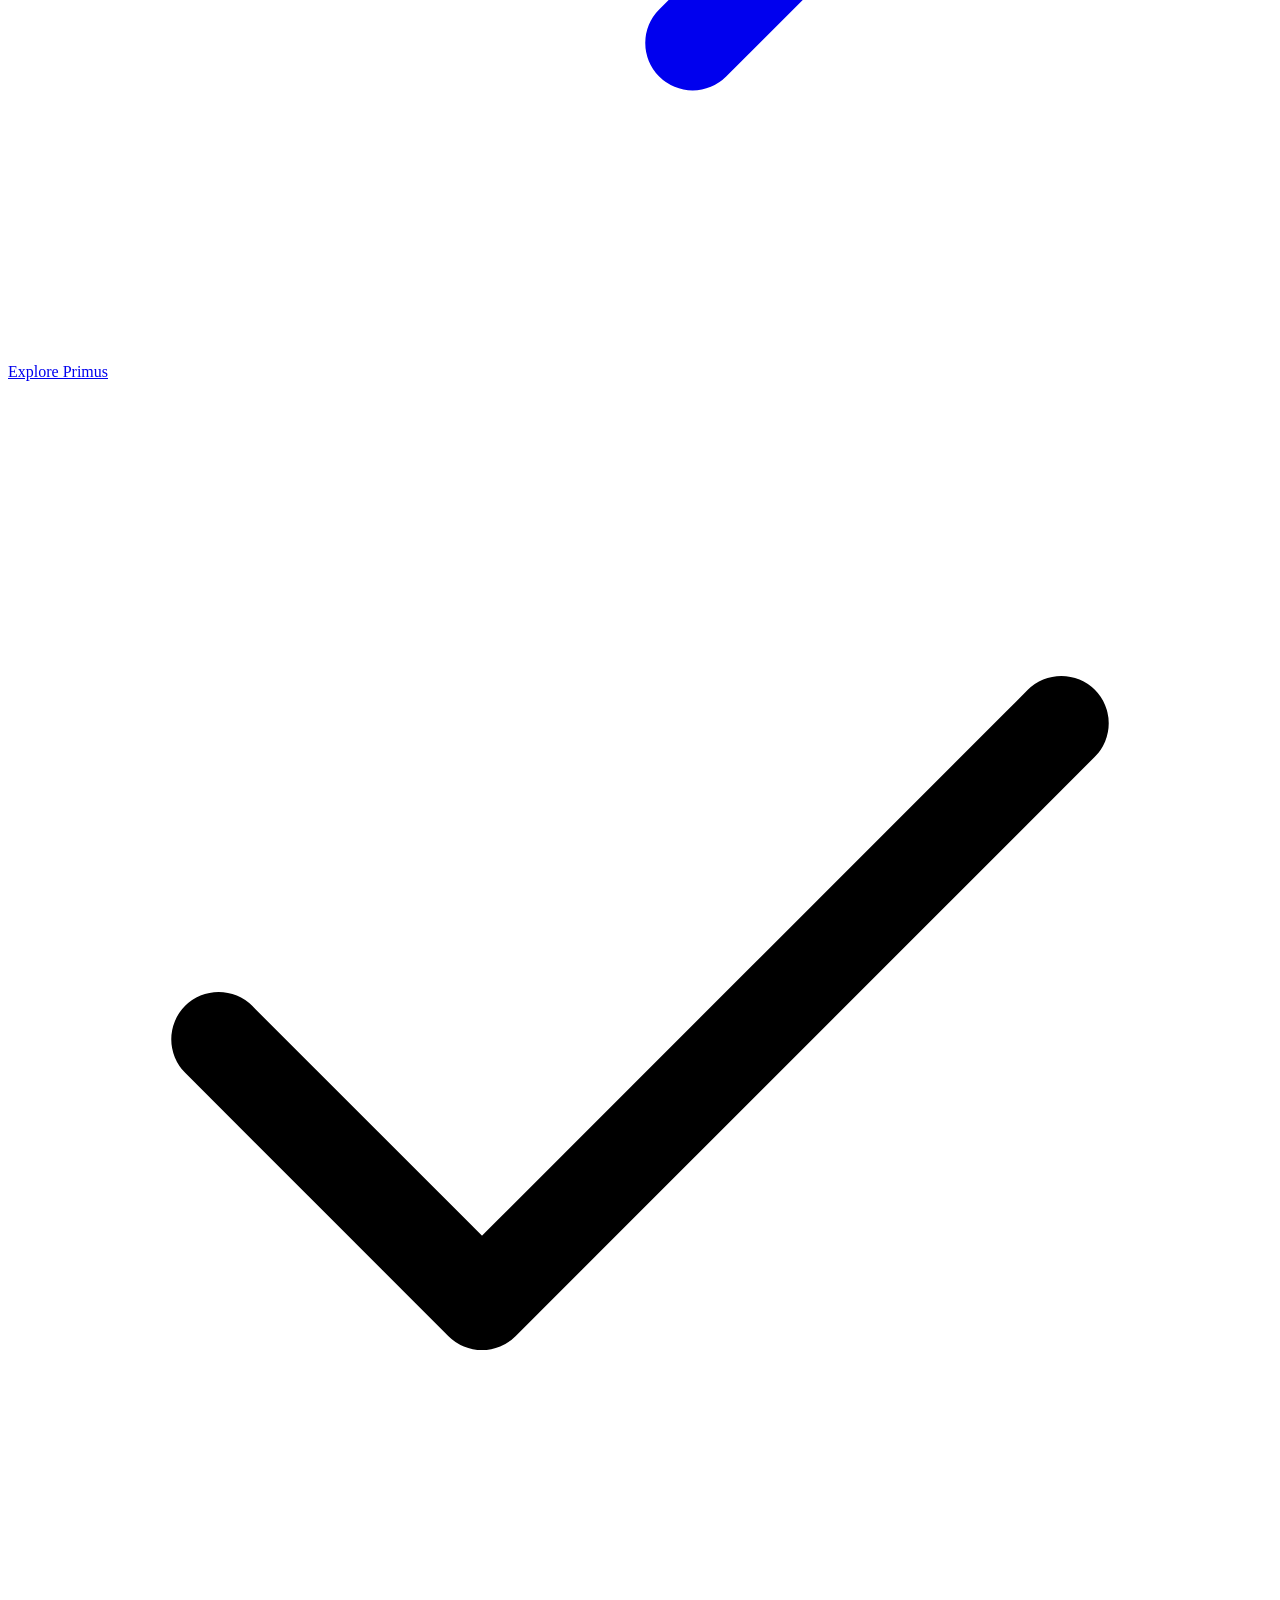
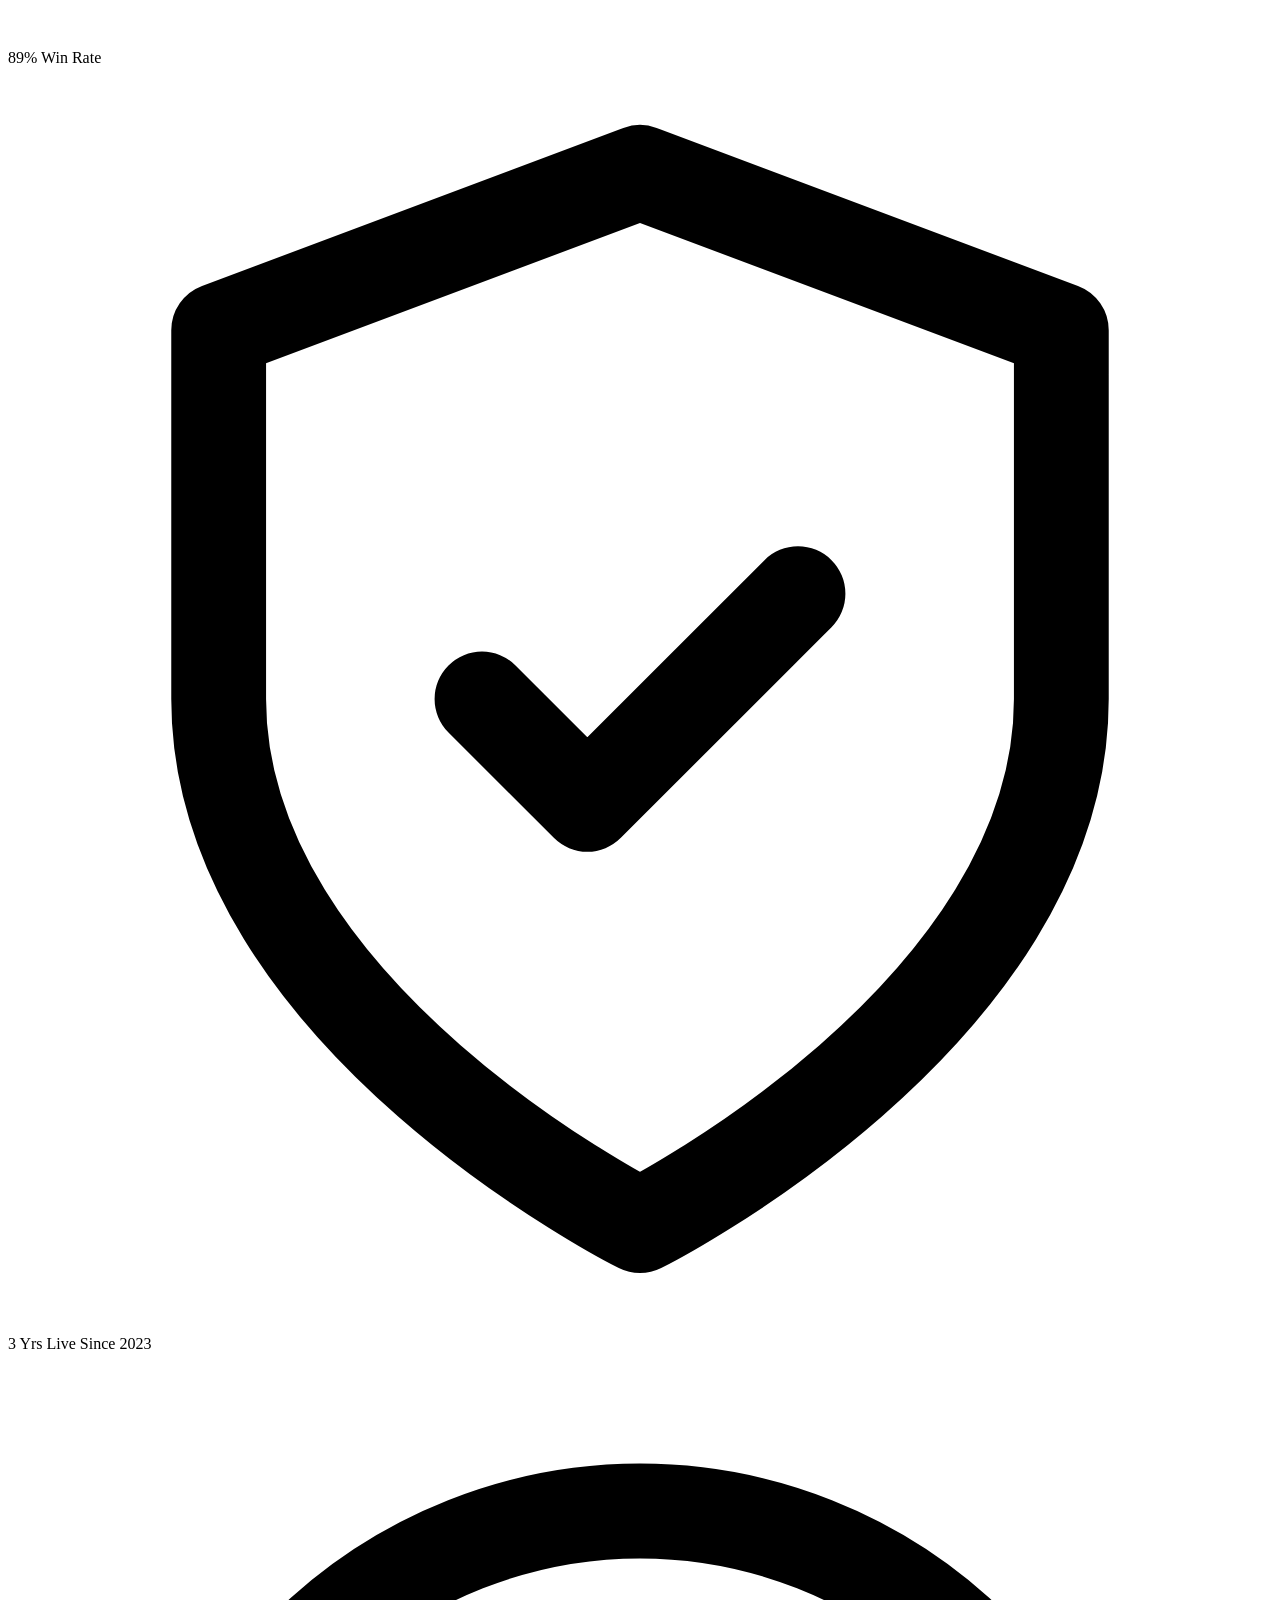
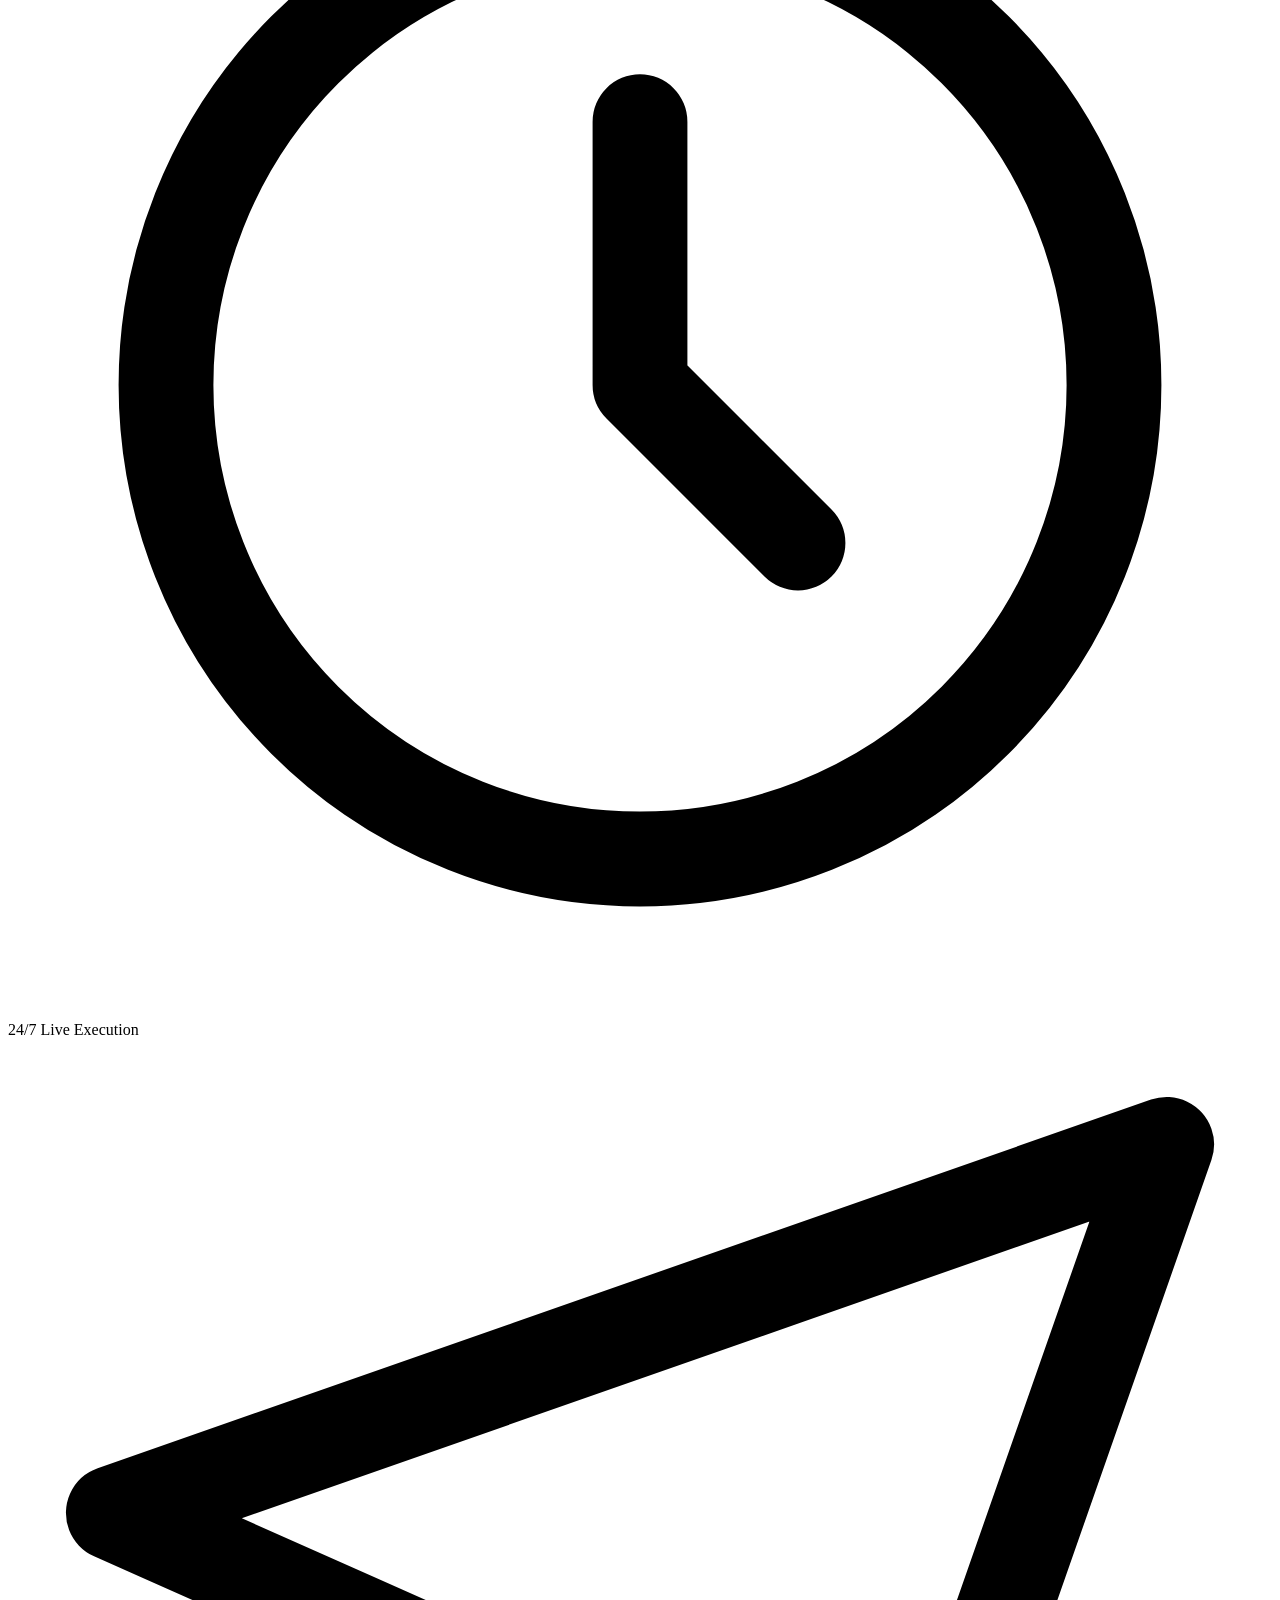
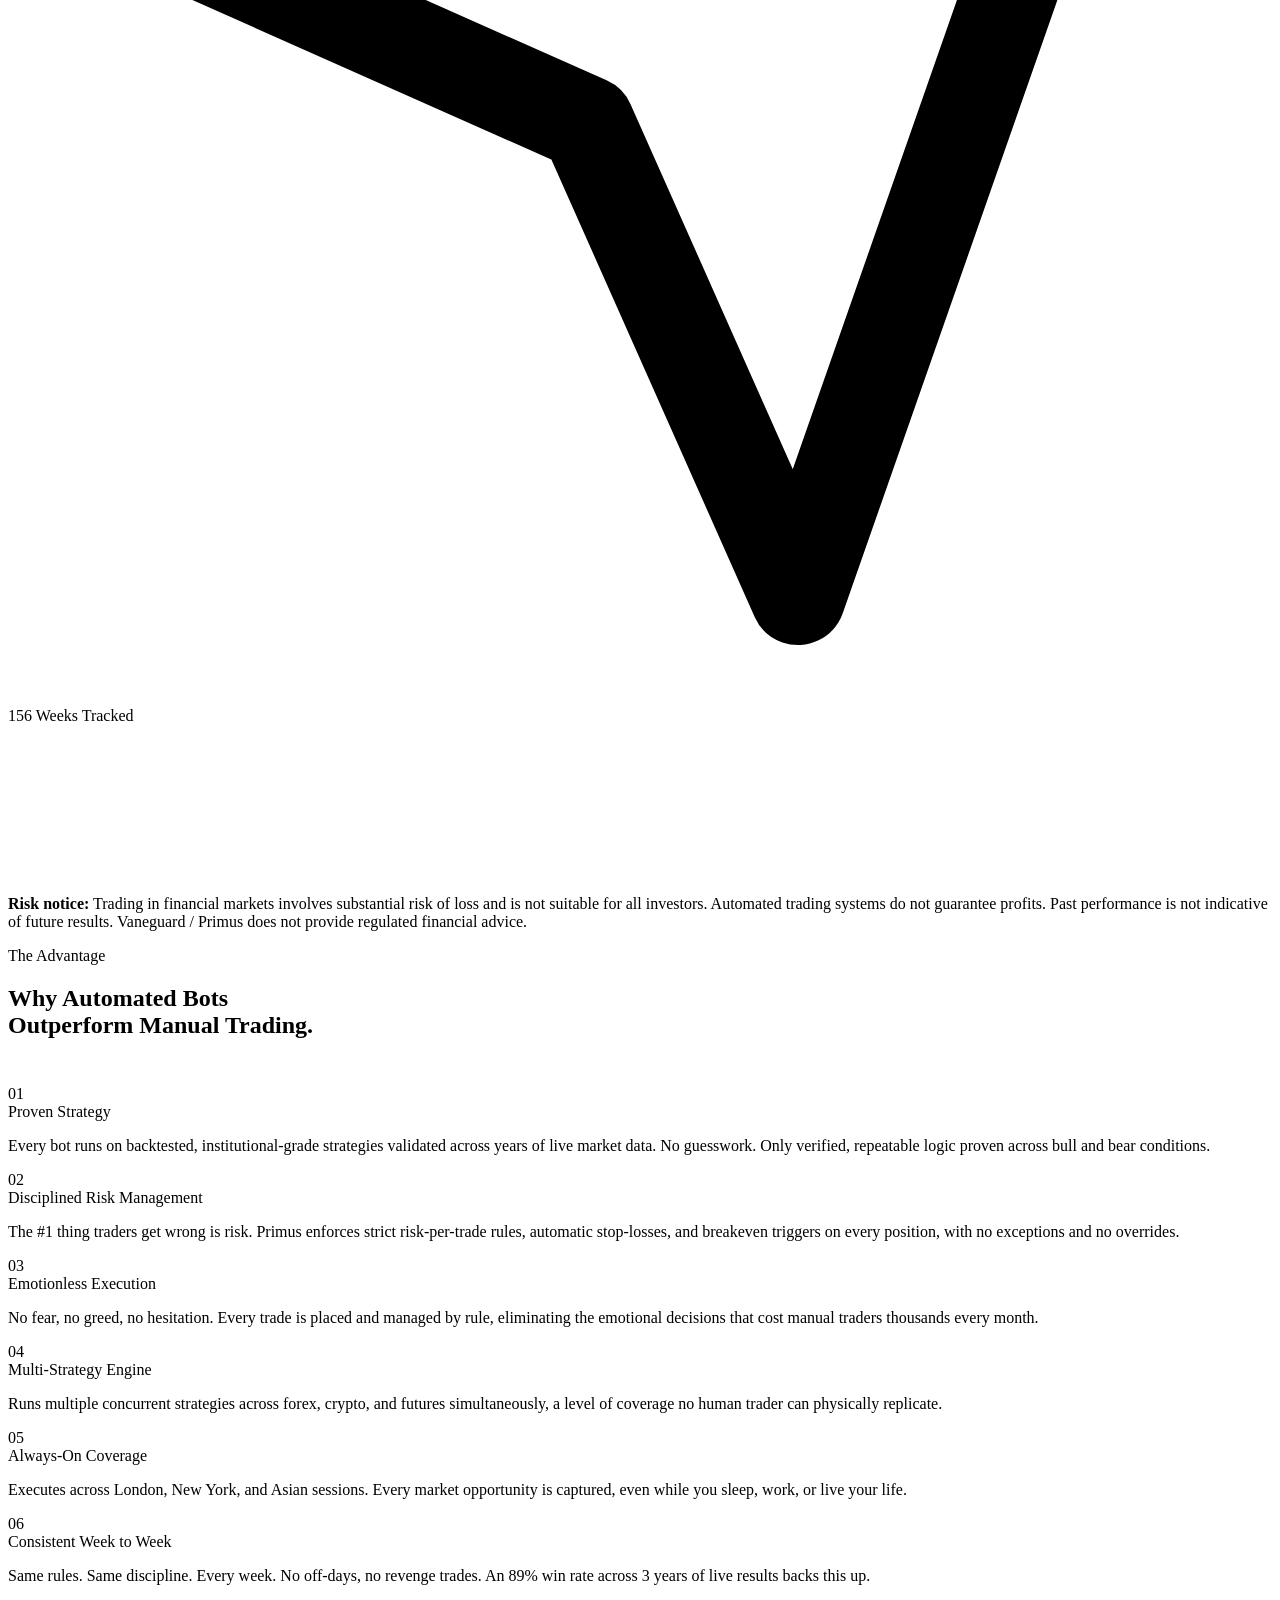
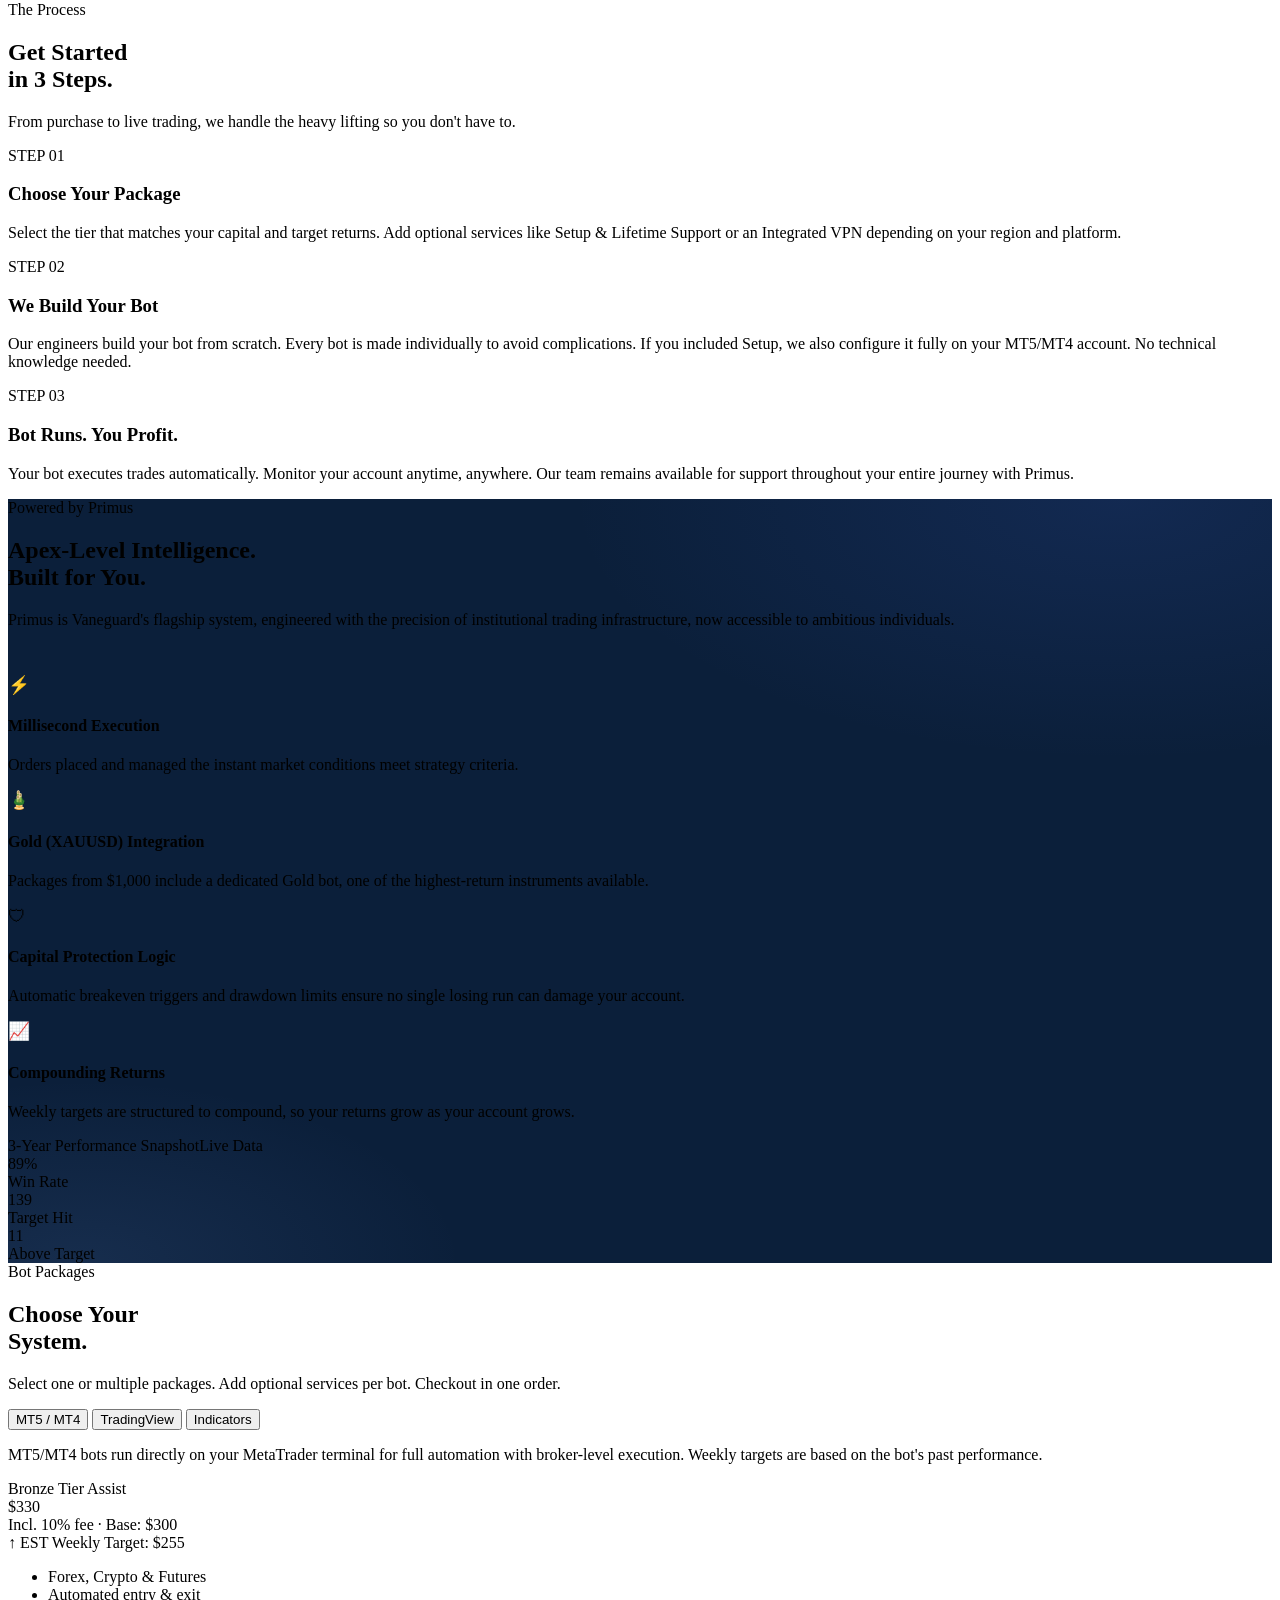
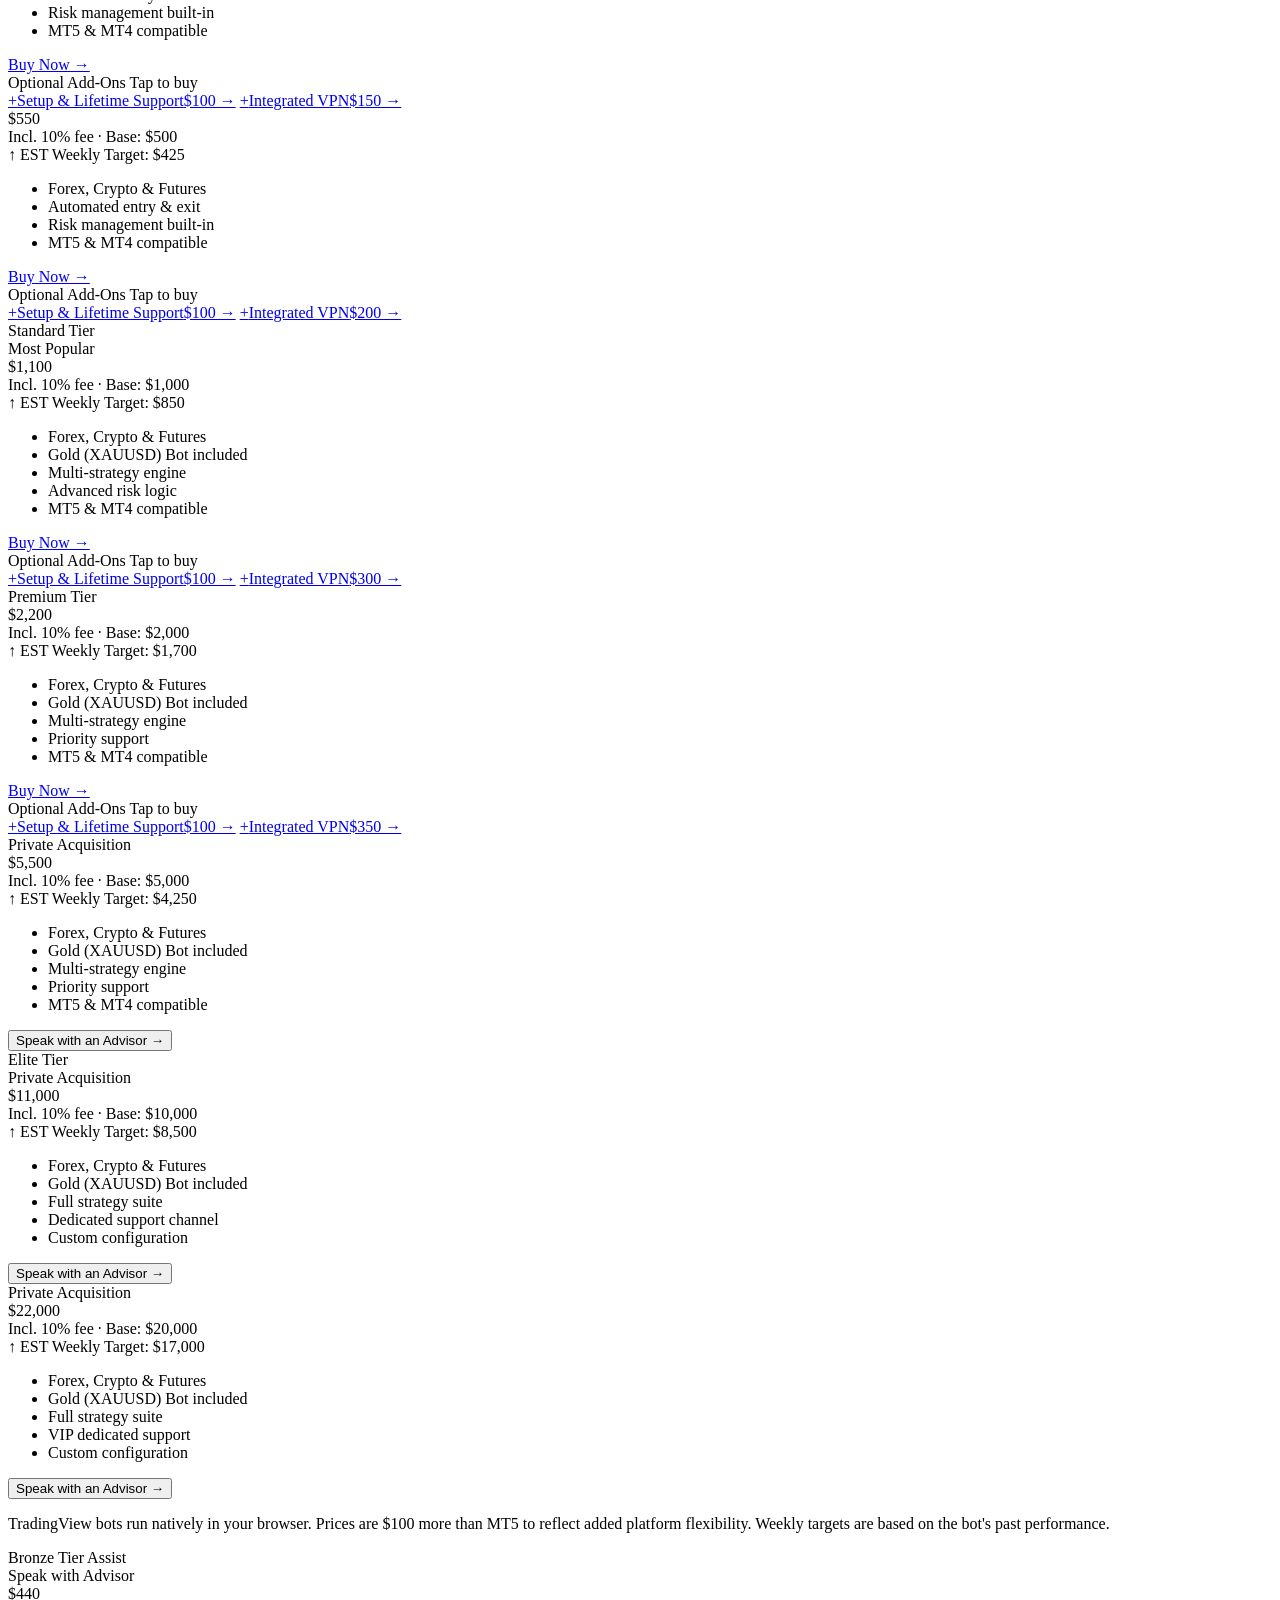
==== commit 7c59cb86: "Update index.html" ====
--- a/index.html
+++ b/index.html
@@ -1,470 +1,76 @@
 <!DOCTYPE html>
 <html lang="en">
 <head>
-<meta charset="UTF-8"/>
-<meta name="viewport" content="width=device-width, initial-scale=1.0"/>
+<meta charset="UTF-8">
+<meta name="viewport" content="width=device-width,initial-scale=1.0,viewport-fit=cover">
 <title>Primus by Vaneguard | Trade Smarter</title>
-<link href="https://fonts.googleapis.com/css2?family=Playfair+Display:wght@400;600;700&family=Inter:wght@300;400;500;600&family=JetBrains+Mono:wght@400;500&display=swap" rel="stylesheet"/>
-<style>
-*,*::before,*::after{box-sizing:border-box;margin:0;padding:0}
-:root{
-  --bg:#E8ECF2;--bg2:#F0F3F8;--white:#FFFFFF;
-  --navy:#061429;--royal:#1432A0;--blue:#1E40C8;--blue-lt:#4169E1;
-  --silver:#8A9BBF;--sl:#C0CAD8;--text:#061429;--muted:#5E6E8A;
-  --border:#CDD3E0;--bdk:rgba(20,50,160,0.14);--gold:#C9A84C;
-}
-html{scroll-behavior:smooth}
-body{background:var(--bg);color:var(--text);font-family:'Inter',sans-serif;font-size:16px;line-height:1.6;overflow-x:hidden}
-
-nav{position:fixed;top:0;left:0;right:0;z-index:200;height:64px;display:flex;align-items:center;justify-content:space-between;padding:0 5vw;background:rgba(232,236,242,0.94);backdrop-filter:blur(20px);border-bottom:1px solid var(--border)}
-.nav-logo{display:flex;align-items:center;gap:.5rem;text-decoration:none}
-.nav-logo img{height:38px;width:38px;object-fit:cover;border-radius:7px}
-.nav-logo-main{font-family:'Playfair Display',serif;font-weight:700;font-size:.92rem;color:var(--navy);display:block;line-height:1.1}
-.nav-logo-sub{font-size:.58rem;font-weight:500;color:var(--muted);letter-spacing:.14em;text-transform:uppercase;display:block}
-.nav-links{display:flex;align-items:center;gap:1.4rem}
-.nav-links a{font-size:.78rem;font-weight:500;color:var(--muted);text-decoration:none;position:relative;padding-bottom:3px;transition:color .2s}
-.nav-links a::after{content:'';position:absolute;bottom:0;left:0;width:0;height:2px;background:var(--royal);border-radius:2px;transition:width .25s ease}
-.nav-links a:hover{color:var(--navy)}
-.nav-links a:hover::after{width:100%}
-.hamburger{display:none;flex-direction:column;gap:5px;background:none;border:none;cursor:pointer;padding:5px;z-index:201}
-.hamburger span{display:block;width:22px;height:2px;background:var(--navy);border-radius:2px;transition:all .3s}
-.hamburger.open span:nth-child(1){transform:rotate(45deg) translate(5px,5px)}
-.hamburger.open span:nth-child(2){opacity:0}
-.hamburger.open span:nth-child(3){transform:rotate(-45deg) translate(5px,-5px)}
-
-.mobile-menu{display:none;position:fixed;top:64px;left:0;right:0;z-index:199;background:rgba(232,236,242,0.98);backdrop-filter:blur(20px);border-bottom:1px solid var(--border);flex-direction:column;padding:.5rem 5vw 1.2rem;max-height:calc(100vh - 64px);overflow-y:auto}
-.mobile-menu.open{display:flex}
-.mobile-menu a{font-size:.95rem;font-weight:500;color:var(--muted);text-decoration:none;padding:.85rem 0;border-bottom:1px solid var(--border);display:flex;align-items:center;gap:.7rem;transition:color .2s}
-.mobile-menu a:last-child{border-bottom:none}
-.mobile-menu a:hover{color:var(--navy)}
-.mm-icon{font-size:1rem;width:20px;text-align:center}
-
-.wrap{max-width:1200px;margin:0 auto;padding:0 5vw}
-.section-eye{font-family:'JetBrains Mono',monospace;font-size:.68rem;letter-spacing:.22em;text-transform:uppercase;color:var(--blue);margin-bottom:.7rem}
-.section-title{font-family:'Playfair Display',serif;font-size:clamp(1.6rem,3vw,2.4rem);font-weight:700;color:var(--navy);line-height:1.2;margin-bottom:1rem}
-.section-sub{font-size:.92rem;color:var(--muted);line-height:1.75;max-width:480px}
-.btn-primary{background:var(--royal);color:#fff;padding:.8rem 1.6rem;border-radius:6px;font-size:.86rem;font-weight:600;text-decoration:none;border:none;cursor:pointer;transition:background .2s,transform .15s;display:inline-block}
-.btn-primary:hover{background:var(--blue);transform:translateY(-1px)}
-.btn-outline{background:transparent;color:var(--navy);padding:.8rem 1.6rem;border-radius:6px;font-size:.86rem;font-weight:600;text-decoration:none;border:1.5px solid var(--border);cursor:pointer;transition:border-color .2s,transform .15s;display:inline-block}
-.btn-outline:hover{border-color:var(--royal);transform:translateY(-1px)}
-
-.reveal{opacity:0;transform:translateY(20px);transition:opacity .65s ease,transform .65s ease}
-.reveal.visible{opacity:1;transform:translateY(0)}
-.reveal-left{opacity:0;transform:translateX(-24px);transition:opacity .65s ease,transform .65s ease}
-.reveal-left.visible{opacity:1;transform:translateX(0)}
-.reveal-right{opacity:0;transform:translateX(24px);transition:opacity .65s ease,transform .65s ease}
-.reveal-right.visible{opacity:1;transform:translateX(0)}
-.stagger .reveal:nth-child(2){transition-delay:.1s}
-.stagger .reveal:nth-child(3){transition-delay:.2s}
-.stagger .reveal:nth-child(4){transition-delay:.3s}
-.stagger .reveal:nth-child(5){transition-delay:.4s}
-.stagger .reveal:nth-child(6){transition-delay:.5s}
-
-.section-eye,.section-title,.section-sub{text-align:center}
-.section-sub{margin-left:auto;margin-right:auto}
-.sec-intro{display:flex;flex-direction:column;align-items:center}
-#hero{min-height:100vh;display:flex;flex-direction:column;align-items:center;justify-content:center;text-align:center;padding:100px 5vw 60px;background:var(--bg)}
-.hero-eye{display:inline-flex;align-items:center;gap:.5rem;font-family:'JetBrains Mono',monospace;font-size:.68rem;letter-spacing:.2em;text-transform:uppercase;color:var(--blue);padding:.35rem .9rem;border:1px solid var(--bdk);border-radius:20px;background:rgba(20,50,160,.06);margin-bottom:1.4rem}
-.hero-eye::before{content:'';width:6px;height:6px;border-radius:50%;background:var(--blue);animation:pulse 2s infinite}
-@keyframes pulse{0%,100%{opacity:1}50%{opacity:.3}}
-h1{font-family:'Playfair Display',serif;font-size:clamp(2.2rem,7vw,4rem);font-weight:700;line-height:1.1;color:var(--navy);margin-bottom:1.4rem;max-width:700px}
-h1 span{color:var(--royal)}
-.hero-body{font-size:clamp(.88rem,2.5vw,.98rem);color:var(--muted);line-height:1.8;max-width:520px;margin:0 auto 2.2rem}
-.hero-btns{display:flex;gap:1rem;flex-wrap:wrap;justify-content:center}
-.hero-trust{display:flex;align-items:center;gap:clamp(.6rem,3vw,1.3rem);flex-wrap:wrap;justify-content:center;margin-top:2.5rem;padding-top:1.8rem;border-top:1px solid var(--border);width:100%;max-width:580px}
-.trust-item{display:flex;flex-direction:column;align-items:center}
-.trust-num{font-family:'Playfair Display',serif;font-size:clamp(1.1rem,3vw,1.5rem);font-weight:700;color:var(--navy)}
-.trust-lbl{font-size:.63rem;color:var(--muted);letter-spacing:.08em;text-transform:uppercase;text-align:center}
-.trust-div{width:1px;height:28px;background:var(--border)}
-
-#why{background:var(--white);border-top:1px solid var(--border);border-bottom:1px solid var(--border)}
-.why-section{padding:70px 0}
-.why-grid{display:grid;grid-template-columns:repeat(3,1fr);margin-top:2.5rem}
-.why-card{padding:1.8rem;border-right:1px solid var(--border);border-bottom:1px solid var(--border);background:var(--white);transition:background .25s,transform .25s;position:relative;overflow:hidden}
-.why-card::before{content:'';position:absolute;top:0;left:0;width:3px;height:0;background:var(--royal);transition:height .3s ease}
-.why-card:hover::before{height:100%}
-.why-card:hover{background:#EEF2FF;transform:translateY(-2px)}
-.why-card:nth-child(3n){border-right:none}
-.why-card:nth-child(4),.why-card:nth-child(5),.why-card:nth-child(6){border-bottom:none}
-.why-num{font-family:'Playfair Display',serif;font-size:1.7rem;font-weight:700;color:var(--sl);line-height:1;margin-bottom:.7rem}
-.why-card h3{font-size:.9rem;font-weight:700;color:var(--navy);margin-bottom:.4rem}
-.why-card p{font-size:.8rem;color:var(--muted);line-height:1.65}
-
-#how{background:var(--bg)}
-.how-section{padding:70px 0}
-.steps-grid{display:grid;grid-template-columns:repeat(3,1fr);gap:1.5rem;margin-top:2.5rem}
-.step-card{background:var(--white);border:1px solid var(--border);border-radius:14px;padding:2rem 1.5rem;text-align:center;transition:border-color .25s,transform .25s,box-shadow .25s}
-.step-card:hover{border-color:var(--royal);transform:translateY(-3px);box-shadow:0 10px 30px rgba(20,50,160,.1)}
-.step-num-circle{width:46px;height:46px;border-radius:50%;background:var(--royal);color:#fff;font-family:'Playfair Display',serif;font-size:1.15rem;font-weight:700;display:flex;align-items:center;justify-content:center;margin:0 auto 1.1rem}
-.step-card h3{font-family:'Playfair Display',serif;font-size:1rem;font-weight:700;color:var(--navy);margin-bottom:.5rem}
-.step-card p{font-size:.8rem;color:var(--muted);line-height:1.65}
-
-#primus{background:var(--navy)}
-#primus .section-eye{color:#7BA7F5}
-#primus .section-title{color:#fff}
-#primus .section-sub{color:rgba(255,255,255,.5)}
-.primus-section{padding:70px 0}
-.primus-grid{display:grid;grid-template-columns:1fr 1fr;gap:3.5rem;align-items:center;margin-top:2.5rem}
-.pf-list{display:flex;flex-direction:column;gap:1.1rem}
-.pf-item{display:flex;gap:1rem;align-items:flex-start;padding:1.2rem;border:1px solid rgba(255,255,255,.08);border-radius:11px;transition:border-color .2s,background .2s}
-.pf-item:hover{border-color:rgba(65,105,225,.5);background:rgba(65,105,225,.06)}
-.pf-icon{width:36px;height:36px;flex-shrink:0;background:rgba(65,105,225,.18);border-radius:8px;display:flex;align-items:center;justify-content:center;font-size:.95rem}
-.pf-text h4{font-size:.86rem;font-weight:600;color:#fff;margin-bottom:.2rem}
-.pf-text p{font-size:.78rem;color:rgba(255,255,255,.45);line-height:1.6}
-.primus-visual{background:rgba(255,255,255,.04);border:1px solid rgba(255,255,255,.08);border-radius:16px;padding:1.6rem}
-.pv-header{display:flex;justify-content:space-between;align-items:center;margin-bottom:1.2rem}
-.pv-title{font-size:.68rem;color:rgba(255,255,255,.35);letter-spacing:.1em;text-transform:uppercase}
-.pv-live{display:flex;align-items:center;gap:.35rem;font-family:'JetBrains Mono',monospace;font-size:.64rem;color:#4ade80}
-.pv-live::before{content:'';width:6px;height:6px;border-radius:50%;background:#4ade80;animation:pulse 2s infinite}
-.pv-chart{height:90px;display:flex;align-items:flex-end;gap:2px;margin-bottom:1.1rem}
-.pv-bar{flex:1;border-radius:2px 2px 0 0;min-width:0}
-.pv-bar.w{background:linear-gradient(to top,#15803d,#4ade80)}
-.pv-bar.a{background:linear-gradient(to top,#1d4ed8,#60a5fa)}
-.pv-bar.m{background:rgba(251,191,36,.7)}
-.pv-stats{display:grid;grid-template-columns:repeat(3,1fr);gap:.7rem}
-.pvs{text-align:center}
-.pvs-val{font-family:'Playfair Display',serif;font-size:1.2rem;font-weight:700;color:#fff}
-.pvs-lbl{font-size:.6rem;color:rgba(255,255,255,.3);letter-spacing:.1em;text-transform:uppercase;margin-top:.15rem}
-
-#pricing{background:var(--bg)}
-.pricing-section{padding:70px 0}
-.tab-bar{display:flex;gap:.4rem;background:var(--white);border:1px solid var(--border);border-radius:10px;padding:.3rem;width:100%;max-width:420px;margin:1.8rem auto 0;flex-wrap:wrap}
-.tab-btn{flex:1;padding:.5rem .8rem;border-radius:7px;font-size:.78rem;font-weight:600;border:none;cursor:pointer;background:transparent;color:var(--muted);transition:all .2s;white-space:nowrap}
-.tab-btn.active{background:var(--navy);color:#fff}
-.tab-panel{display:none}
-.tab-panel.active{display:block}
-
-.tier-hdr{display:flex;align-items:center;gap:1rem;margin-bottom:1rem;margin-top:2.5rem}
-.tier-tag{font-family:'Playfair Display',serif;font-size:1.1rem;font-weight:700;color:var(--navy);white-space:nowrap}
-.tier-line{flex:1;height:1.5px;background:var(--border)}
-
-.cards-row{display:grid;grid-template-columns:repeat(auto-fill,minmax(260px,1fr));gap:1.1rem}
-.p-card{background:var(--white);border:1.5px solid var(--border);border-radius:13px;padding:1.6rem;cursor:pointer;transition:border-color .2s,transform .15s,box-shadow .2s;position:relative}
-.p-card:hover:not(.contact-card){border-color:var(--royal);transform:translateY(-2px);box-shadow:0 8px 26px rgba(20,50,160,.1)}
-.p-card.selected{border-color:var(--blue);background:#EEF2FF}
-.p-card.contact-card{cursor:default}
-.p-badge{position:absolute;top:-11px;left:1.3rem;background:var(--navy);color:#fff;font-size:.6rem;font-weight:700;letter-spacing:.1em;text-transform:uppercase;padding:.22rem .65rem;border-radius:20px}
-.p-badge.contact{background:var(--royal)}
-.p-price{font-family:'Playfair Display',serif;font-size:2rem;font-weight:700;color:var(--navy);line-height:1;margin-bottom:.15rem}
-.p-fee{font-size:.68rem;color:var(--muted);margin-bottom:.25rem}
-.p-target{font-family:'JetBrains Mono',monospace;font-size:.71rem;color:#15803d;margin-bottom:1rem}
-.p-features{list-style:none;margin-bottom:1.2rem}
-.p-features li{font-size:.79rem;color:var(--muted);padding:.22rem 0;display:flex;align-items:center;gap:.4rem}
-.p-features li::before{content:'--';color:var(--sl)}
-.p-features li.gold::before{content:'*';color:var(--gold)}
-.p-btn{width:100%;padding:.66rem;border-radius:7px;font-size:.79rem;font-weight:600;cursor:pointer;transition:all .2s}
-.p-btn-sel{background:transparent;color:var(--navy);border:1.5px solid var(--border)}
-.p-btn-sel:hover{background:var(--navy);color:#fff;border-color:var(--navy)}
-.p-btn-sel.sel{background:var(--navy);color:#fff;border-color:var(--navy)}
-.p-btn-contact{background:transparent;color:var(--royal);border:1.5px solid var(--royal)}
-.p-btn-contact:hover{background:var(--royal);color:#fff}
-.card-addons{margin-top:.9rem;padding-top:.9rem;border-top:1px solid var(--border);display:flex;flex-direction:column;gap:.45rem}
-.card-addon-row{display:flex;align-items:center;gap:.55rem;cursor:pointer;padding:.35rem .45rem;border-radius:6px;transition:background .15s}
-.card-addon-row:hover{background:rgba(20,50,160,.05)}
-.addon-chk{width:15px;height:15px;flex-shrink:0;border:1.5px solid var(--border);border-radius:3px;display:flex;align-items:center;justify-content:center;font-size:.55rem;color:transparent;transition:all .2s}
-.card-addon-row.checked .addon-chk{background:var(--royal);border-color:var(--royal);color:#fff}
-.addon-lbl{font-size:.73rem;color:var(--muted);flex:1}
-.addon-price-tag{font-family:'JetBrains Mono',monospace;font-size:.7rem;color:var(--royal);font-weight:600}
-
-.ind-grid{display:grid;grid-template-columns:repeat(auto-fill,minmax(240px,1fr));gap:1.1rem;margin-top:1.8rem}
-.ind-card{background:var(--white);border:1.5px solid var(--border);border-radius:13px;padding:1.6rem;cursor:pointer;transition:all .2s}
-.ind-card:hover{border-color:var(--royal);transform:translateY(-2px)}
-.ind-card.selected{border-color:var(--blue);background:#EEF2FF}
-.ind-icon{font-size:1.3rem;margin-bottom:.7rem}
-.ind-name{font-family:'Playfair Display',serif;font-size:1.05rem;font-weight:700;color:var(--navy);margin-bottom:.25rem}
-.ind-tagline{font-size:.73rem;color:var(--royal);font-weight:600;margin-bottom:.55rem}
-.ind-desc{font-size:.78rem;color:var(--muted);line-height:1.6;margin-bottom:.9rem}
-.ind-price{font-family:'Playfair Display',serif;font-size:1.4rem;font-weight:700;color:var(--navy);margin-bottom:.2rem}
-.ind-fee{font-size:.66rem;color:var(--muted);margin-bottom:.9rem}
-
-.checkout-bar{position:fixed;bottom:0;left:0;right:0;z-index:199;background:var(--navy);border-top:1px solid rgba(255,255,255,.08);padding:1rem 5vw;display:flex;align-items:center;justify-content:space-between;gap:1rem;flex-wrap:wrap;transform:translateY(100%);transition:transform .3s cubic-bezier(.16,1,.3,1)}
-.checkout-bar.visible{transform:translateY(0)}
-.cb-items{font-size:.7rem;color:rgba(255,255,255,.4);max-width:60vw;overflow:hidden;text-overflow:ellipsis;white-space:nowrap}
-.cb-total{font-family:'Playfair Display',serif;font-size:1.45rem;font-weight:700;color:#fff}
-.cb-actions{display:flex;gap:.7rem}
-.cb-clear{background:transparent;color:rgba(255,255,255,.4);border:1px solid rgba(255,255,255,.12);padding:.62rem 1rem;border-radius:6px;font-size:.78rem;cursor:pointer;transition:all .2s}
-.cb-clear:hover{color:#fff}
-.cb-pay{background:#fff;color:var(--navy);padding:.62rem 1.5rem;border-radius:6px;font-size:.83rem;font-weight:700;border:none;cursor:pointer;transition:background .2s}
-.cb-pay:hover{background:#e8edf5}
-
-.modal-overlay{display:none;position:fixed;inset:0;z-index:300;background:rgba(6,20,41,.65);backdrop-filter:blur(8px);align-items:center;justify-content:center}
-.modal-overlay.open{display:flex}
-.modal{background:#fff;border-radius:18px;padding:2.2rem;max-width:440px;width:92%;position:relative;box-shadow:0 24px 80px rgba(6,20,41,.22);max-height:90vh;overflow-y:auto}
-.modal-close{position:absolute;top:1rem;right:1.2rem;background:none;border:none;font-size:1.3rem;cursor:pointer;color:var(--muted)}
-.modal h2{font-family:'Playfair Display',serif;font-size:1.3rem;font-weight:700;color:var(--navy);margin-bottom:1.3rem}
-.modal-row{display:flex;justify-content:space-between;padding:.6rem 0;border-bottom:1px solid var(--border);font-size:.84rem}
-.modal-row span:first-child{color:var(--muted)}
-.modal-row span:last-child{font-weight:600;color:var(--navy)}
-.modal-total{display:flex;justify-content:space-between;padding:.9rem 0 1.3rem;font-family:'Playfair Display',serif;font-size:1.2rem;font-weight:700;color:var(--navy)}
-.modal-note{background:#EEF2FF;border-radius:8px;padding:.8rem;font-size:.75rem;color:var(--muted);line-height:1.6;margin-bottom:1.3rem}
-.modal-actions{display:flex;gap:.7rem}
-.modal-pay{flex:2;background:var(--navy);color:#fff;padding:.82rem;border-radius:8px;font-size:.86rem;font-weight:700;border:none;cursor:pointer}
-.modal-pay:hover{background:var(--royal)}
-.modal-back{flex:1;background:transparent;color:var(--muted);padding:.82rem;border-radius:8px;border:1.5px solid var(--border);cursor:pointer;font-size:.86rem}
-
-#reviews{background:var(--white);border-top:1px solid var(--border);border-bottom:1px solid var(--border)}
-.reviews-section{padding:70px 0}
-.reviews-grid{display:grid;grid-template-columns:repeat(auto-fill,minmax(280px,1fr));gap:1.2rem;margin-top:2.5rem}
-.r-card{border:1px solid var(--border);border-radius:13px;padding:1.6rem;background:var(--bg2);transition:border-color .2s,transform .2s}
-.r-card:hover{border-color:var(--royal);transform:translateY(-2px)}
-.r-stars{color:var(--gold);font-size:.75rem;letter-spacing:.1em;margin-bottom:.65rem}
-.r-text{font-size:.84rem;color:var(--muted);line-height:1.75;margin-bottom:1.1rem;font-style:italic}
-.r-author{display:flex;align-items:center;gap:.65rem}
-.r-av{width:34px;height:34px;border-radius:50%;background:var(--navy);color:#fff;display:flex;align-items:center;justify-content:center;font-size:.75rem;font-weight:700;flex-shrink:0}
-.r-name{font-size:.82rem;font-weight:600;color:var(--navy)}
-.r-pkg{font-size:.68rem;color:var(--muted)}
-.r-country{font-size:.65rem;color:var(--royal);font-weight:500}
-
-#performance{background:var(--bg)}
-.perf-section{padding:70px 0}
-.perf-stats-row{display:grid;grid-template-columns:repeat(4,1fr);gap:1rem;margin-top:2.5rem}
-.perf-stat-card{background:var(--white);border:1px solid var(--border);border-radius:12px;padding:1.4rem;text-align:center;transition:border-color .2s,transform .2s}
-.perf-stat-card:hover{border-color:var(--royal);transform:translateY(-2px)}
-.psc-val{font-family:'Playfair Display',serif;font-size:2rem;font-weight:700;color:var(--navy)}
-.psc-val.green{color:#15803d}
-.psc-val.blue{color:var(--royal)}
-.psc-lbl{font-size:.68rem;color:var(--muted);letter-spacing:.08em;text-transform:uppercase;margin-top:.3rem}
-.perf-charts-grid{display:grid;grid-template-columns:1fr 1fr;gap:1.5rem;margin-top:1.5rem}
-.perf-card{background:var(--white);border:1px solid var(--border);border-radius:14px;padding:1.8rem}
-.perf-card-title{font-size:.7rem;color:var(--muted);letter-spacing:.1em;text-transform:uppercase;margin-bottom:1.3rem;font-weight:600}
-.bar-chart{height:140px;display:flex;align-items:flex-end;gap:2px}
-.pc-bar{flex:1;border-radius:2px 2px 0 0;min-width:0;transition:opacity .2s}
-.pc-bar:hover{opacity:.7}
-.pc-bar.w{background:linear-gradient(to top,#15803d,#4ade80)}
-.pc-bar.a{background:linear-gradient(to top,#1d4ed8,#60a5fa)}
-.pc-bar.m{background:#fde68a}
-.perf-legend{display:flex;gap:1rem;font-size:.7rem;color:var(--muted);margin-top:.8rem;flex-wrap:wrap}
-.leg-dot{width:7px;height:7px;border-radius:50%;display:inline-block;margin-right:.3rem;vertical-align:middle}
-.donut-wrap{display:flex;flex-direction:column;align-items:center}
-.donut-svg{width:170px;height:170px}
-.donut-legend{display:flex;flex-direction:column;gap:.5rem;margin-top:1.1rem;width:100%}
-.dl-row{display:flex;align-items:center;justify-content:space-between;font-size:.78rem}
-.dl-left{display:flex;align-items:center;gap:.5rem;color:var(--muted)}
-.dl-val{font-weight:700;color:var(--navy)}
-.perf-detail-grid{display:grid;grid-template-columns:repeat(3,1fr);gap:1rem;margin-top:1.5rem}
-.live-dot{display:inline-block;width:6px;height:6px;border-radius:50%;background:#22c55e;margin:0 .35rem;animation:pulse 1.8s infinite}
-.pairs-grid{display:grid;grid-template-columns:repeat(3,1fr);gap:1rem;margin-top:1rem}
-.pair-card{background:var(--white);border:1px solid var(--border);border-radius:12px;padding:1.3rem;text-align:center;transition:border-color .2s,transform .2s}
-.pair-card:hover{border-color:var(--royal);transform:translateY(-2px)}
-.pair-name{font-size:.82rem;font-weight:600;color:var(--navy);margin-bottom:.5rem;display:flex;align-items:center;justify-content:center;gap:.4rem}
-.pair-tag{font-size:.6rem;font-weight:700;letter-spacing:.05em;text-transform:uppercase;padding:.1rem .4rem;border-radius:8px;background:rgba(201,168,76,.15);color:var(--gold)}
-.pair-rate{font-family:'Playfair Display',serif;font-size:1.7rem;font-weight:700;color:#15803d;transition:opacity .3s}
-.pair-lbl{font-size:.65rem;color:var(--muted);letter-spacing:.08em;text-transform:uppercase;margin-top:.2rem}
-.pd-card{background:var(--white);border:1px solid var(--border);border-radius:12px;padding:1.3rem;text-align:center}
-.pd-icon{font-size:1.5rem;margin-bottom:.5rem}
-.pd-val{font-family:'Playfair Display',serif;font-size:1.5rem;font-weight:700;color:var(--navy);margin-bottom:.2rem}
-.pd-val.green{color:#15803d}
-.pd-lbl{font-size:.7rem;color:var(--muted)}
-
-#faq{background:var(--white);border-top:1px solid var(--border)}
-.faq-section{padding:70px 0}
-.faq-wrap{max-width:680px;margin-top:2.5rem}
-.faq-item{border-bottom:1px solid var(--border)}
-.faq-q{width:100%;display:flex;justify-content:space-between;align-items:center;padding:1.1rem 0;background:none;border:none;cursor:pointer;font-family:'Inter',sans-serif;font-size:.88rem;font-weight:600;color:var(--navy);text-align:left;gap:1rem}
-.faq-icon{font-size:1rem;color:var(--muted);transition:transform .25s;flex-shrink:0}
-.faq-item.open .faq-icon{transform:rotate(45deg);color:var(--royal)}
-.faq-a{font-size:.82rem;color:var(--muted);line-height:1.75;max-height:0;overflow:hidden;transition:max-height .35s ease,padding .2s}
-.faq-item.open .faq-a{max-height:240px;padding-bottom:1rem}
-
-#contact{background:var(--navy)}
-#contact .section-eye{color:#7BA7F5}
-#contact .section-title{color:#fff}
-#contact .section-sub{color:rgba(255,255,255,.5)}
-.contact-section{padding:70px 0}
-.contact-grid{display:grid;grid-template-columns:1fr 1fr;gap:3.5rem;margin-top:2.8rem;align-items:start}
-.c-links{display:flex;flex-direction:column;gap:.7rem;margin-top:1.6rem}
-.c-link{display:flex;align-items:center;gap:.9rem;padding:.95rem 1.1rem;border:1px solid rgba(255,255,255,.1);border-radius:10px;color:rgba(255,255,255,.7);text-decoration:none;font-size:.85rem;transition:all .2s}
-.c-link:hover{border-color:rgba(65,105,225,.5);color:#fff;background:rgba(65,105,225,.08)}
-.c-link-icon{font-size:1.1rem;flex-shrink:0}
-.c-link-body{display:flex;flex-direction:column}
-.c-link-label{font-size:.68rem;font-weight:600;letter-spacing:.1em;text-transform:uppercase;color:rgba(255,255,255,.35);margin-bottom:.15rem}
-.c-link-val{font-size:.82rem;color:rgba(255,255,255,.75)}
-.c-badge{display:inline-flex;align-items:center;gap:.3rem;font-size:.6rem;font-weight:700;letter-spacing:.06em;text-transform:uppercase;color:#4ade80;background:rgba(74,222,128,.1);border:1px solid rgba(74,222,128,.25);padding:.15rem .5rem;border-radius:10px;margin-top:.2rem;width:fit-content}
-.contact-form{background:rgba(255,255,255,.04);border:1px solid rgba(255,255,255,.1);border-radius:15px;padding:1.8rem}
-.contact-form h3{font-family:'Playfair Display',serif;font-size:1rem;color:#fff;margin-bottom:1.3rem}
-.cf-grp{margin-bottom:.85rem}
-.cf-grp label{display:block;font-size:.66rem;font-weight:600;color:rgba(255,255,255,.36);letter-spacing:.08em;text-transform:uppercase;margin-bottom:.32rem}
-.cf-grp input,.cf-grp textarea,.cf-grp select{width:100%;background:rgba(255,255,255,.06);border:1px solid rgba(255,255,255,.1);border-radius:7px;padding:.68rem .9rem;color:#fff;font-family:'Inter',sans-serif;font-size:.85rem;outline:none;transition:border-color .2s;resize:vertical}
-.cf-grp input::placeholder,.cf-grp textarea::placeholder{color:rgba(255,255,255,.22)}
-.cf-grp input:focus,.cf-grp textarea:focus,.cf-grp select:focus{border-color:rgba(65,105,225,.5)}
-.cf-grp textarea{min-height:80px}
-.cf-grp select option{background:#0B1F3A}
-.cf-submit{width:100%;padding:.82rem;background:#fff;color:var(--navy);border:none;border-radius:7px;font-size:.86rem;font-weight:700;cursor:pointer;transition:background .2s}
-.cf-submit:hover{background:#e8edf5}
-
-footer{background:#04101F;border-top:1px solid rgba(255,255,255,.07);padding:2.8rem 5vw 1.8rem}
-.footer-inner{max-width:1200px;margin:0 auto}
-.footer-top{display:flex;justify-content:space-between;flex-wrap:wrap;gap:2rem;padding-bottom:2rem;border-bottom:1px solid rgba(255,255,255,.07);margin-bottom:1.6rem}
-.footer-brand-row{display:flex;align-items:center;gap:.5rem;margin-bottom:.65rem}
-.footer-brand-row img{height:32px;width:32px;object-fit:cover;border-radius:6px}
-.footer-brand-name{font-family:'Playfair Display',serif;font-weight:700;font-size:.9rem;color:#fff}
-.footer-brand p{font-size:.76rem;color:rgba(255,255,255,.28);line-height:1.65;max-width:220px}
-.footer-col h4{font-size:.63rem;font-weight:700;letter-spacing:.15em;text-transform:uppercase;color:rgba(255,255,255,.26);margin-bottom:.85rem}
-.footer-col a{display:block;font-size:.78rem;color:rgba(255,255,255,.4);text-decoration:none;margin-bottom:.48rem;transition:color .2s}
-.footer-col a:hover{color:#fff}
-.disclaimer{font-size:.67rem;color:rgba(255,255,255,.17);line-height:1.65;max-width:760px;margin-bottom:1.3rem}
-.footer-bottom{display:flex;justify-content:space-between;flex-wrap:wrap;gap:.5rem;font-size:.68rem;color:rgba(255,255,255,.17)}
-
-nav{transition:box-shadow .3s ease}
-nav.scrolled{box-shadow:0 6px 24px rgba(6,20,41,.09)}
-
-#hero{position:relative;overflow:hidden}
-#hero>:not(.hero-orb){position:relative;z-index:1}
-#hero .hero-orb{position:absolute;border-radius:50%;filter:blur(80px);pointer-events:none;z-index:0}
-#hero .hero-orb.o1{width:420px;height:420px;background:rgba(30,64,200,.11);top:-120px;left:-100px;animation:orbFloat 16s ease-in-out infinite alternate}
-#hero .hero-orb.o2{width:360px;height:360px;background:rgba(201,168,76,.10);bottom:-100px;right:-80px;animation:orbFloat 20s ease-in-out 2s infinite alternate-reverse}
-@keyframes orbFloat{from{transform:translate(0,0) scale(1)}to{transform:translate(40px,30px) scale(1.12)}}
-@keyframes heroRise{from{opacity:0;transform:translateY(26px)}to{opacity:1;transform:translateY(0)}}
-.hero-eye{animation:heroRise .7s .05s cubic-bezier(.16,1,.3,1) both}
-#hero h1{animation:heroRise .8s .15s cubic-bezier(.16,1,.3,1) both}
-.hero-body{animation:heroRise .8s .28s cubic-bezier(.16,1,.3,1) both}
-.hero-btns{animation:heroRise .8s .4s cubic-bezier(.16,1,.3,1) both}
-.hero-trust{animation:heroRise .8s .55s cubic-bezier(.16,1,.3,1) both}
-
-.btn-primary{position:relative;overflow:hidden}
-.btn-primary::after{content:'';position:absolute;top:0;left:-80%;width:50%;height:100%;background:linear-gradient(105deg,transparent,rgba(255,255,255,.35),transparent);transform:skewX(-20deg)}
-@keyframes sheen{from{left:-80%}to{left:130%}}
-.btn-primary:hover::after{animation:sheen .7s ease}
-
-.pc-bar,.pv-bar{transform:scaleY(0);transform-origin:bottom;transition:transform .6s cubic-bezier(.16,1,.3,1)}
-.chart-grow .pc-bar,.chart-grow .pv-bar{transform:scaleY(1)}
-.donut-svg circle{transition:stroke-dasharray 1s ease,stroke-dashoffset 1s ease}
-.psc-val,.pair-rate{transition:opacity .3s,transform .3s}
-
-.pair-chart{height:150px;margin:.4rem 0 .8rem;border-radius:9px;overflow:hidden;border:1px solid var(--border);background:var(--bg2)}
-.pair-chart .tradingview-widget-container{height:100%;width:100%}
-
-@media (prefers-reduced-motion:reduce){
-  *,*::before,*::after{animation-duration:.01ms!important;animation-iteration-count:1!important;transition-duration:.01ms!important}
-  .pc-bar,.pv-bar{transform:scaleY(1)}
-  .reveal,.reveal-left,.reveal-right{opacity:1;transform:none}
-}
-
-@media(max-width:900px){
-  .why-grid{grid-template-columns:1fr 1fr}
-  .why-card:nth-child(3n){border-right:1px solid var(--border)}
-  .why-card:nth-child(2n){border-right:none}
-  .why-card:nth-child(5),.why-card:nth-child(6){border-bottom:none}
-  .why-card:nth-child(4){border-bottom:1px solid var(--border)}
-  .steps-grid{grid-template-columns:1fr}
-  .primus-grid{grid-template-columns:1fr}
-  .perf-stats-row{grid-template-columns:repeat(2,1fr)}
-  .perf-charts-grid{grid-template-columns:1fr}
-  .perf-detail-grid{grid-template-columns:1fr 1fr}
-  .pairs-grid{grid-template-columns:1fr 1fr}
-  .contact-grid{grid-template-columns:1fr}
-  .hamburger{display:flex}
-  .nav-links{display:none}
-}
-@media(max-width:580px){
-  #hero{padding:90px 5vw 50px}
-  .why-grid{grid-template-columns:1fr}
-  .why-card{border-right:none!important}
-  .why-card:nth-child(n){border-bottom:1px solid var(--border)}
-  .why-card:last-child{border-bottom:none}
-  .perf-stats-row{grid-template-columns:1fr 1fr}
-  .perf-detail-grid{grid-template-columns:1fr}
-  .pairs-grid{grid-template-columns:1fr}
-  .cards-row{grid-template-columns:1fr}
-  .ind-grid{grid-template-columns:1fr}
-  .tab-bar{max-width:100%}
-}
-
-*{-webkit-tap-highlight-color:transparent}
-html{overflow-x:hidden}
-.scroll-progress{position:fixed;top:0;left:0;height:3px;width:0;background:linear-gradient(90deg,var(--royal),var(--blue-lt));z-index:300;border-radius:0 2px 2px 0}
-
-.nav-links a.active{color:var(--navy)}
-.nav-links a.active::after{width:100%}
-
-#hero{padding-top:150px}
-#hero .hero-ticker{position:absolute;top:64px;left:0;right:0;height:46px;overflow:hidden;z-index:2;background:rgba(255,255,255,.5);backdrop-filter:blur(10px);border-bottom:1px solid var(--border)}
-#hero .hero-ticker .tradingview-widget-container{height:46px}
-#hero::before{content:'';position:absolute;inset:0;z-index:0;background-image:linear-gradient(rgba(20,50,160,.05) 1px,transparent 1px),linear-gradient(90deg,rgba(20,50,160,.05) 1px,transparent 1px);background-size:44px 44px;-webkit-mask-image:radial-gradient(ellipse 75% 65% at 50% 42%,#000 25%,transparent 72%);mask-image:radial-gradient(ellipse 75% 65% at 50% 42%,#000 25%,transparent 72%)}
-h1 span{background:linear-gradient(100deg,var(--royal) 20%,var(--blue-lt) 50%,var(--royal) 80%);background-size:200% auto;-webkit-background-clip:text;background-clip:text;-webkit-text-fill-color:transparent;animation:gradShift 7s linear infinite}
-@keyframes gradShift{to{background-position:200% center}}
-#hero .scroll-hint{position:absolute;bottom:20px;left:50%;margin-left:-11px;width:22px;height:36px;border:2px solid var(--sl);border-radius:12px;z-index:1}
-.scroll-hint::before{content:'';position:absolute;top:6px;left:50%;width:4px;height:8px;margin-left:-2px;border-radius:2px;background:var(--royal);animation:scrollDot 1.9s ease-in-out infinite}
-@keyframes scrollDot{0%{opacity:0;transform:translateY(0)}30%{opacity:1}100%{opacity:0;transform:translateY(13px)}}
-
-#primus{background:radial-gradient(ellipse 70% 55% at 88% 0%,rgba(65,105,225,.14),transparent 62%),radial-gradient(ellipse 50% 40% at 6% 100%,rgba(123,167,245,.07),transparent 60%),var(--navy)}
-#contact{background:radial-gradient(ellipse 65% 50% at 10% 6%,rgba(65,105,225,.12),transparent 62%),var(--navy)}
-
-.step-card,.p-card,.ind-card,.perf-card,.perf-stat-card,.pair-card,.pd-card,.r-card{box-shadow:0 1px 2px rgba(6,20,41,.03),0 12px 32px -20px rgba(6,20,41,.14)}
-.btn-primary:active,.btn-outline:active,.p-btn:active,.tab-btn:active,.card-addon-row:active,.c-link:active{transform:scale(.97)}
-
-.addons-hdr{display:flex;align-items:center;justify-content:space-between;gap:.5rem;font-size:.58rem;font-weight:700;letter-spacing:.16em;text-transform:uppercase;color:var(--muted)}
-.addons-tap{font-size:.6rem;font-weight:600;letter-spacing:.02em;text-transform:none;color:var(--royal)}
-.card-addon-row{border:1px solid var(--border);background:var(--bg2);padding:.55rem .7rem;border-radius:9px;transition:border-color .15s,background .15s,transform .1s}
-.card-addon-row:hover{border-color:var(--royal);background:#EEF2FF}
-.addon-plus{width:18px;height:18px;flex-shrink:0;border-radius:50%;background:var(--royal);color:#fff;font-size:.72rem;font-weight:700;display:flex;align-items:center;justify-content:center;line-height:1}
-
-.swipe-hint{display:none;font-size:.66rem;color:var(--royal);font-weight:700;letter-spacing:.1em;text-transform:uppercase;margin-top:.7rem;animation:swipeNudge 2.2s ease-in-out infinite}
-@keyframes swipeNudge{0%,100%{transform:translateX(0)}50%{transform:translateX(7px)}}
-
-.tg-fab{position:fixed;bottom:1.1rem;right:1.1rem;z-index:250;display:flex;align-items:center;gap:.45rem;background:var(--royal);color:#fff;text-decoration:none;padding:.8rem .95rem;border-radius:50px;box-shadow:0 10px 30px rgba(20,50,160,.35);font-size:1rem;opacity:0;transform:translateY(14px);pointer-events:none;transition:opacity .35s ease,transform .35s ease,background .2s}
-.tg-fab.show{opacity:1;transform:translateY(0);pointer-events:auto}
-.tg-fab:hover{background:var(--blue)}
-.tg-fab-lbl{font-size:.78rem;font-weight:600;white-space:nowrap;max-width:0;overflow:hidden;transition:max-width .4s ease}
-.tg-fab:hover .tg-fab-lbl{max-width:110px}
-.tg-fab::before{content:'';position:absolute;inset:0;border-radius:50px;border:2px solid rgba(65,105,225,.55);animation:fabPulse 2.6s ease-out infinite}
-@keyframes fabPulse{0%{transform:scale(1);opacity:.7}70%,100%{transform:scale(1.3);opacity:0}}
-
-@media(max-width:900px){
-  .reviews-grid{display:flex;overflow-x:auto;scroll-snap-type:x mandatory;gap:1rem;margin:2.5rem -5vw 0;padding:0 5vw .9rem;-webkit-overflow-scrolling:touch;scrollbar-width:none}
-  .reviews-grid::-webkit-scrollbar{display:none}
-  .r-card{min-width:min(84%,340px);scroll-snap-align:center}
-  .swipe-hint{display:block}
-}
-@media(max-width:580px){
-  #hero{padding-top:140px}
-  #hero .hero-orb.o1{width:250px;height:250px;filter:blur(60px)}
-  #hero .hero-orb.o2{width:210px;height:210px;filter:blur(60px)}
-  .why-card,.step-card{padding:1.5rem 1.3rem}
-  .perf-card{padding:1.4rem 1.1rem}
-  .tg-fab{padding:.7rem .85rem}
-}
-@media(max-height:700px){#hero .scroll-hint{display:none}}
-</style>
+<meta name="description" content="The future of wealth creation is being shaped by technology. Powered by Primus, Vaneguard equips ambitious individuals with intelligent tools and digital solutions designed to help them trade smarter.">
+<meta name="theme-color" content="#E8ECF2">
+<link rel="icon" href="logo.png" type="image/png">
+<link rel="preconnect" href="https://fonts.googleapis.com">
+<link rel="preconnect" href="https://fonts.gstatic.com" crossorigin>
+<link href="https://fonts.googleapis.com/css2?family=Playfair+Display:wght@400;600;700&family=Inter:wght@300;400;500;600&family=JetBrains+Mono:wght@400;500&display=swap" rel="stylesheet">
+<link rel="stylesheet" href="css/design.css">
 </head>
 <body>
-
-<div class="scroll-progress" id="scrollProgress"></div>
-
-<nav>
-  <a href="#hero" class="nav-logo">
-    <img src="logo.png" alt="Primus"/>
-    <div><span class="nav-logo-main">Primus</span><span class="nav-logo-sub">by Vaneguard</span></div>
-  </a>
-  <div class="nav-links">
-    <a href="#hero">Home</a>
-    <a href="#why">Why Primus</a>
-    <a href="#how">How It Works</a>
-    <a href="#reviews">Reviews</a>
-    <a href="#performance">Performance</a>
-    <a href="#faq">FAQ</a>
-    <a href="#pricing">Get Started</a>
-    <a href="#contact">Contact Us</a>
-  </div>
-  <button class="hamburger" id="hamburger" onclick="toggleMenu()">
-    <span></span><span></span><span></span>
-  </button>
+<a href="#main" class="skip-link">Skip to content</a>
+<div id="pbar"></div>
+
+<nav id="nav">
+  <div class="wrap">
+    <div class="nav-in">
+      <a class="nav-logo" href="#hero">
+        <img src="logo.png" class="nav-logo-img" alt="Primus by Vaneguard">
+        <div style="min-width:0">
+          <div class="nav-name">PRIMUS <b>BY VANEGUARD</b></div>
+          <div class="nav-motto">Trade Smarter</div>
+        </div>
+      </a>
+      <ul class="nav-links">
+        <li><a class="top" href="#hero">Home</a></li>
+        <li><a class="top" href="#why">Why Primus</a></li>
+        <li><a class="top" href="#how">How It Works</a></li>
+        <li>
+          <a class="top" href="#pricing">Packages <span class="car"></span></a>
+          <div class="mega" style="min-width:300px">
+            <a href="#pricing" onclick="setTimeout(function(){switchTab('mt5',document.querySelector('.tab-btn'))},50)"><div class="mg-ic"><svg viewBox="0 0 24 24" fill="none" stroke="currentColor" stroke-width="1.8" stroke-linecap="round" stroke-linejoin="round"><path d="M12 3v3M8 21h8M7 6h10a2 2 0 0 1 2 2v7a2 2 0 0 1-2 2H7a2 2 0 0 1-2-2V8a2 2 0 0 1 2-2z"/><circle cx="9.5" cy="11.5" r=".8"/><circle cx="14.5" cy="11.5" r=".8"/></svg></div><div><div class="mg-t">MT4 / MT5 Bots</div><div class="mg-s">Runs on MetaTrader, fully automatic</div></div></a>
+            <a href="#pricing" onclick="setTimeout(function(){switchTab('tv',document.querySelectorAll('.tab-btn')[1])},50)"><div class="mg-ic"><svg viewBox="0 0 24 24" fill="none" stroke="currentColor" stroke-width="1.8" stroke-linecap="round" stroke-linejoin="round"><path d="M3 3v18h18"/><path d="m7 14 4-5 3 3 5-7"/></svg></div><div><div class="mg-t">TradingView Bots</div><div class="mg-s">Your chart alert becomes a live order</div></div></a>
+            <a href="#pricing" onclick="setTimeout(function(){switchTab('ind',document.querySelectorAll('.tab-btn')[2])},50)"><div class="mg-ic"><svg viewBox="0 0 24 24" fill="none" stroke="currentColor" stroke-width="1.8" stroke-linecap="round" stroke-linejoin="round"><path d="m12 2 9 5-9 5-9-5 9-5z"/><path d="m3 12 9 5 9-5"/><path d="m3 17 9 5 9-5"/></svg></div><div><div class="mg-t">Indicators</div><div class="mg-s">AI signal assistance, manual control</div></div></a>
+            <div class="mega-all"><a href="#pricing">View all packages</a></div>
+          </div>
+        </li>
+        <li><a class="top" href="#performance">Performance</a></li>
+        <li><a class="top" href="#faq">FAQ</a></li>
+        <li><a class="top" href="#contact">Contact</a></li>
+      </ul>
+      <div class="nav-cta">
+        <a href="https://t.me/cateb007" target="_blank" rel="noopener" class="btn btn-o btn-sm">Telegram</a>
+        <a class="btn btn-g btn-sm" href="#pricing">Get Started</a>
+        <button class="burger" id="burger" aria-label="Open menu"><span></span><span></span><span></span></button>
+      </div>
+    </div>
+  </div>
 </nav>
-
-<div class="mobile-menu" id="mobileMenu">
-  <a href="#hero" onclick="closeMenu()"><span class="mm-icon">&#127968;</span>Home</a>
-  <a href="#why" onclick="closeMenu()"><span class="mm-icon">&#9889;</span>Why Primus</a>
-  <a href="#how" onclick="closeMenu()"><span class="mm-icon">&#128260;</span>How It Works</a>
-  <a href="#reviews" onclick="closeMenu()"><span class="mm-icon">&#11088;</span>Reviews</a>
-  <a href="#performance" onclick="closeMenu()"><span class="mm-icon">&#128202;</span>Performance</a>
-  <a href="#faq" onclick="closeMenu()"><span class="mm-icon">&#10067;</span>FAQ</a>
-  <a href="#pricing" onclick="closeMenu()"><span class="mm-icon">&#128640;</span>Get Started</a>
-  <a href="#contact" onclick="closeMenu()"><span class="mm-icon">&#9993;</span>Contact Us</a>
+<div id="mnav">
+  <button class="mclose" aria-label="Close menu">&#10005;</button>
+  <a href="#hero">Home</a>
+  <a href="#why">Why Primus</a>
+  <a href="#how">How It Works</a>
+  <a href="#primus">The Primus System</a>
+  <a href="#pricing">Packages</a>
+  <a class="m-sub" href="#pricing">MT4 / MT5 Bots</a>
+  <a class="m-sub" href="#pricing">TradingView Bots</a>
+  <a class="m-sub" href="#pricing">Indicators</a>
+  <a href="#performance">Performance</a>
+  <a href="#faq">FAQ</a>
+  <a href="#contact">Contact</a>
+  <a href="https://t.me/cateb007" target="_blank" rel="noopener" style="color:var(--blu)">Message on Telegram</a>
 </div>
 
-<section id="hero">
-  <div class="hero-orb o1"></div>
-  <div class="hero-orb o2"></div>
+<header class="hero" id="hero">
+  <div class="hero-bg-grid"></div>
+  <div class="hero-beam"></div>
+  <div class="hero-beam o2"></div>
   <div class="hero-ticker">
     <div class="tradingview-widget-container">
       <div class="tradingview-widget-container__widget"></div>
@@ -473,72 +79,84 @@
       </script>
     </div>
   </div>
-  <div class="hero-eye">Intelligent Trading Systems</div>
-  <h1>Trade Smarter.<br/><span>Generational Wealth</span><br/>Starts Here.</h1>
-  <p class="hero-body">The future of wealth creation is being shaped by technology. Powered by Primus, Vaneguard equips ambitious individuals with intelligent tools and digital solutions designed to help them trade smarter, grow their wealth, and create generational impact.</p>
-  <div class="hero-btns">
-    <a href="#pricing" class="btn-primary">Get Started</a>
-    <a href="#primus" class="btn-outline">Explore Primus &#8594;</a>
-  </div>
-  <div class="hero-trust">
-    <div class="trust-item"><span class="trust-num">89%</span><span class="trust-lbl">Win Rate</span></div>
-    <div class="trust-div"></div>
-    <div class="trust-item"><span class="trust-num">3 Yrs</span><span class="trust-lbl">Live Since 2023</span></div>
-    <div class="trust-div"></div>
-    <div class="trust-item"><span class="trust-num">24/7</span><span class="trust-lbl">Live Execution</span></div>
-    <div class="trust-div"></div>
-    <div class="trust-item"><span class="trust-num">156</span><span class="trust-lbl">Weeks Tracked</span></div>
-  </div>
-  <div class="scroll-hint"></div>
-</section>
-
-<section id="why" style="background:var(--white);border-top:1px solid var(--border);border-bottom:1px solid var(--border)">
-  <div class="wrap why-section">
-    <div class="reveal sec-intro">
-      <p class="section-eye">The Advantage</p>
-      <h2 class="section-title">Why Automated Bots<br/>Outperform Manual Trading</h2>
-    </div>
-    <div class="why-grid stagger">
-      <div class="why-card reveal"><div class="why-num">01</div><h3>Proven Strategy</h3><p>Every bot runs on backtested, institutional-grade strategies validated across years of live market data. No guesswork. Only verified, repeatable logic proven across bull and bear conditions.</p></div>
-      <div class="why-card reveal"><div class="why-num">02</div><h3>Disciplined Risk Management</h3><p>The #1 thing traders get wrong is risk. Primus enforces strict risk-per-trade rules, automatic stop-losses, and breakeven triggers on every position, with no exceptions and no overrides.</p></div>
-      <div class="why-card reveal"><div class="why-num">03</div><h3>Emotionless Execution</h3><p>No fear, no greed, no hesitation. Every trade is placed and managed by rule, eliminating the emotional decisions that cost manual traders thousands every month.</p></div>
-      <div class="why-card reveal"><div class="why-num">04</div><h3>Multi-Strategy Engine</h3><p>Runs multiple concurrent strategies across forex, crypto, and futures simultaneously, a level of coverage no human trader can physically replicate.</p></div>
-      <div class="why-card reveal"><div class="why-num">05</div><h3>Always-On Coverage</h3><p>Executes across London, New York, and Asian sessions. Every market opportunity is captured, even while you sleep, work, or live your life.</p></div>
-      <div class="why-card reveal"><div class="why-num">06</div><h3>Consistent Week to Week</h3><p>Same rules. Same discipline. Every week. No off-days, no revenge trades. An 89% win rate across 3 years of live results backs this up.</p></div>
-    </div>
-  </div>
-</section>
-
-<section id="how" style="background:var(--bg)">
-  <div class="wrap how-section">
-    <div class="reveal sec-intro">
-      <p class="section-eye">The Process</p>
-      <h2 class="section-title">Get Started in 3 Steps</h2>
-      <p class="section-sub">From purchase to live trading, we handle the heavy lifting so you don't have to.</p>
-    </div>
-    <div class="steps-grid">
-      <div class="step-card reveal"><div class="step-num-circle">01</div><h3>Choose Your Package</h3><p>Select the tier that matches your capital and target returns. Add optional services like Setup &amp; Lifetime Support or an Integrated VPN depending on your region and platform.</p></div>
-      <div class="step-card reveal"><div class="step-num-circle">02</div><h3>We Build Your Bot</h3><p>Our engineers build your bot from scratch. Every bot is made individually to avoid complications. If you included Setup, we also configure it fully on your MT5/MT4 account. No technical knowledge needed.</p></div>
-      <div class="step-card reveal"><div class="step-num-circle">03</div><h3>Bot Runs. You Profit.</h3><p>Your bot executes trades automatically. Monitor your account anytime, anywhere. Our team remains available for support throughout your entire journey with Primus.</p></div>
-    </div>
-  </div>
-</section>
-
-<section id="primus">
-  <div class="wrap primus-section">
-    <div class="reveal sec-intro">
-      <p class="section-eye">Powered by Primus</p>
-      <h2 class="section-title">Apex-Level Intelligence.<br/>Built for You.</h2>
-      <p class="section-sub">Primus is Vaneguard's flagship system, engineered with the precision of institutional trading infrastructure, now accessible to ambitious individuals.</p>
-    </div>
-    <div class="primus-grid">
-      <div class="pf-list reveal-left">
-        <div class="pf-item"><div class="pf-icon">&#9889;</div><div class="pf-text"><h4>Millisecond Execution</h4><p>Orders placed and managed the instant market conditions meet strategy criteria.</p></div></div>
-        <div class="pf-item"><div class="pf-icon">&#127885;</div><div class="pf-text"><h4>Gold (XAUUSD) Integration</h4><p>Packages from $1,000 include a dedicated Gold bot, one of the highest-return instruments available.</p></div></div>
-        <div class="pf-item"><div class="pf-icon">&#128737;</div><div class="pf-text"><h4>Capital Protection Logic</h4><p>Automatic breakeven triggers and drawdown limits ensure no single losing run can damage your account.</p></div></div>
-        <div class="pf-item"><div class="pf-icon">&#128200;</div><div class="pf-text"><h4>Compounding Returns</h4><p>Weekly targets are structured to compound, so your returns grow as your account grows.</p></div></div>
-      </div>
-      <div class="primus-visual reveal-right">
+  <div class="wrap" style="position:relative;z-index:2;width:100%">
+    <div class="h-split">
+      <div>
+        <div class="eyebrow" style="opacity:0;animation:fadeUp 1s var(--e) .1s forwards"><span class="dot"></span>Intelligent Trading Systems</div>
+        <h1 class="h-title">
+          <span class="ln"><span>Trade Smarter.</span></span>
+          <span class="ln"><span class="g">Generational Wealth Starts Here.</span></span>
+        </h1>
+        <p class="lede h-sub">The future of wealth creation is being shaped by technology. Powered by Primus, Vaneguard equips ambitious individuals with intelligent tools and digital solutions designed to help them trade smarter, grow their wealth, and create generational impact.</p>
+        <div class="h-cta">
+          <a class="btn btn-g btn-lg" href="#pricing">Get Started <svg viewBox="0 0 24 24" fill="none" stroke="currentColor" stroke-width="1.8" stroke-linecap="round" stroke-linejoin="round"><path d="M5 12h14M13 6l6 6-6 6"/></svg></a>
+          <a class="btn btn-o btn-lg" href="#primus">Explore Primus</a>
+        </div>
+        <div class="h-trust">
+          <div><svg viewBox="0 0 24 24" fill="none" stroke="currentColor" stroke-width="1.8" stroke-linecap="round" stroke-linejoin="round"><path d="m4 12.5 5 5L20 6.5"/></svg> <span class="trust-num">89%</span>&nbsp;Win Rate</div>
+          <div><svg viewBox="0 0 24 24" fill="none" stroke="currentColor" stroke-width="1.8" stroke-linecap="round" stroke-linejoin="round"><path d="M12 22s8-4 8-10V5l-8-3-8 3v7c0 6 8 10 8 10z"/><path d="m9 12 2 2 4-4"/></svg> 3 Yrs Live Since 2023</div>
+          <div><svg viewBox="0 0 24 24" fill="none" stroke="currentColor" stroke-width="1.8" stroke-linecap="round" stroke-linejoin="round"><circle cx="12" cy="12" r="9"/><path d="M12 7v5l3 3"/></svg> 24/7 Live Execution</div>
+          <div><svg viewBox="0 0 24 24" fill="none" stroke="currentColor" stroke-width="1.8" stroke-linecap="round" stroke-linejoin="round"><path d="m22 2-7 20-4-9-9-4 20-7z"/></svg> <span class="trust-num">156</span>&nbsp;Weeks Tracked</div>
+        </div>
+      </div>
+      <div class="h-gem"><canvas class="pv-orb" data-density="620" data-speed=".55" aria-label="Primus rotating sphere"></canvas></div>
+    </div>
+  </div>
+</header>
+
+<div class="risk-strip">
+  <div class="wrap"><p><b>Risk notice:</b> Trading in financial markets involves substantial risk of loss and is not suitable for all investors. Automated trading systems do not guarantee profits. Past performance is not indicative of future results. Vaneguard / Primus does not provide regulated financial advice.</p></div>
+</div>
+
+<main id="main">
+
+<section id="why" style="background:var(--bg2);border-bottom:1px solid var(--line)">
+  <div class="wrap">
+    <div class="center rv">
+      <span class="kicker">The Advantage</span>
+      <h2 class="sec-title">Why Automated Bots<br><span class="g">Outperform Manual Trading.</span></h2>
+    </div>
+    <div class="findit" style="margin-top:46px">
+      <div class="card fi-card rv d1"><div class="fi-num">01</div><div class="fi-title">Proven Strategy</div><p class="fi-desc">Every bot runs on backtested, institutional-grade strategies validated across years of live market data. No guesswork. Only verified, repeatable logic proven across bull and bear conditions.</p></div>
+      <div class="card fi-card rv d2"><div class="fi-num">02</div><div class="fi-title">Disciplined Risk Management</div><p class="fi-desc">The #1 thing traders get wrong is risk. Primus enforces strict risk-per-trade rules, automatic stop-losses, and breakeven triggers on every position, with no exceptions and no overrides.</p></div>
+      <div class="card fi-card rv d3"><div class="fi-num">03</div><div class="fi-title">Emotionless Execution</div><p class="fi-desc">No fear, no greed, no hesitation. Every trade is placed and managed by rule, eliminating the emotional decisions that cost manual traders thousands every month.</p></div>
+      <div class="card fi-card rv d4"><div class="fi-num">04</div><div class="fi-title">Multi-Strategy Engine</div><p class="fi-desc">Runs multiple concurrent strategies across forex, crypto, and futures simultaneously, a level of coverage no human trader can physically replicate.</p></div>
+      <div class="card fi-card rv d5"><div class="fi-num">05</div><div class="fi-title">Always-On Coverage</div><p class="fi-desc">Executes across London, New York, and Asian sessions. Every market opportunity is captured, even while you sleep, work, or live your life.</p></div>
+      <div class="card fi-card rv d6"><div class="fi-num">06</div><div class="fi-title">Consistent Week to Week</div><p class="fi-desc">Same rules. Same discipline. Every week. No off-days, no revenge trades. An 89% win rate across 3 years of live results backs this up.</p></div>
+    </div>
+  </div>
+</section>
+
+<section id="how">
+  <div class="wrap">
+    <div class="center rv">
+      <span class="kicker">The Process</span>
+      <h2 class="sec-title">Get Started<br><span class="g">in 3 Steps.</span></h2>
+      <p class="sec-sub">From purchase to live trading, we handle the heavy lifting so you don't have to.</p>
+    </div>
+    <div class="stepgrid">
+      <div class="step rv d1"><div class="step-n">STEP 01</div><h3>Choose Your Package</h3><p>Select the tier that matches your capital and target returns. Add optional services like Setup &amp; Lifetime Support or an Integrated VPN depending on your region and platform.</p></div>
+      <div class="step rv d2"><div class="step-n">STEP 02</div><h3>We Build Your Bot</h3><p>Our engineers build your bot from scratch. Every bot is made individually to avoid complications. If you included Setup, we also configure it fully on your MT5/MT4 account. No technical knowledge needed.</p></div>
+      <div class="step rv d3"><div class="step-n">STEP 03</div><h3>Bot Runs. You Profit.</h3><p>Your bot executes trades automatically. Monitor your account anytime, anywhere. Our team remains available for support throughout your entire journey with Primus.</p></div>
+    </div>
+  </div>
+</section>
+
+<section id="primus" class="zone-dark" style="background:radial-gradient(ellipse 70% 55% at 88% 0%,rgba(65,105,225,.14),transparent 62%),radial-gradient(ellipse 50% 40% at 6% 100%,rgba(123,167,245,.1),transparent 60%),#0B1F3A">
+  <div class="wrap">
+    <div class="center rv">
+      <span class="kicker">Powered by Primus</span>
+      <h2 class="sec-title">Apex-Level Intelligence.<br><span class="g">Built for You.</span></h2>
+      <p class="sec-sub">Primus is Vaneguard's flagship system, engineered with the precision of institutional trading infrastructure, now accessible to ambitious individuals.</p>
+    </div>
+    <div class="philo" style="margin-top:46px">
+      <div class="pf-list rv-l">
+        <div class="pf-item"><div class="ic" style="font-size:1.1rem">&#9889;</div><div class="pf-text"><h4>Millisecond Execution</h4><p>Orders placed and managed the instant market conditions meet strategy criteria.</p></div></div>
+        <div class="pf-item"><div class="ic" style="font-size:1.1rem">&#127885;</div><div class="pf-text"><h4>Gold (XAUUSD) Integration</h4><p>Packages from $1,000 include a dedicated Gold bot, one of the highest-return instruments available.</p></div></div>
+        <div class="pf-item"><div class="ic" style="font-size:1.1rem">&#128737;</div><div class="pf-text"><h4>Capital Protection Logic</h4><p>Automatic breakeven triggers and drawdown limits ensure no single losing run can damage your account.</p></div></div>
+        <div class="pf-item"><div class="ic" style="font-size:1.1rem">&#128200;</div><div class="pf-text"><h4>Compounding Returns</h4><p>Weekly targets are structured to compound, so your returns grow as your account grows.</p></div></div>
+      </div>
+      <div class="pv-panel rv-r">
         <div class="pv-header"><span class="pv-title">3-Year Performance Snapshot</span><span class="pv-live">Live Data</span></div>
         <div class="pv-chart" id="pvChart"></div>
         <div class="pv-stats">
@@ -552,113 +170,113 @@
 </section>
 
 <section id="pricing" style="background:var(--bg)">
-  <div class="wrap pricing-section">
-    <div class="reveal sec-intro">
-      <p class="section-eye">Bot Packages</p>
-      <h2 class="section-title">Choose Your System</h2>
-      <p class="section-sub">Select one or multiple packages. Add optional services per bot. Checkout in one order.</p>
-    </div>
-    <div class="tab-bar reveal">
+  <div class="wrap">
+    <div class="center rv">
+      <span class="kicker">Bot Packages</span>
+      <h2 class="sec-title">Choose Your<br><span class="g">System.</span></h2>
+      <p class="sec-sub">Select one or multiple packages. Add optional services per bot. Checkout in one order.</p>
+    </div>
+    <div class="center rv d1"><div class="tab-bar">
       <button class="tab-btn active" onclick="switchTab('mt5',this)">MT5 / MT4</button>
       <button class="tab-btn" onclick="switchTab('tv',this)">TradingView</button>
       <button class="tab-btn" onclick="switchTab('ind',this)">Indicators</button>
-    </div>
+    </div></div>
 
     <div class="tab-panel active" id="tab-mt5">
-      <p style="font-size:.8rem;color:var(--muted);margin-top:1.3rem;padding:.75rem 1rem;background:rgba(20,50,160,.05);border:1px solid var(--bdk);border-radius:8px;max-width:560px">MT5/MT4 bots run directly on your MetaTrader terminal for full automation with broker-level execution. Weekly targets are based on the bot's past performance.</p>
+      <p class="p-note" style="margin-inline:auto">MT5/MT4 bots run directly on your MetaTrader terminal for full automation with broker-level execution. Weekly targets are based on the bot's past performance.</p>
       <div class="tier-hdr"><span class="tier-tag">Bronze Tier Assist</span><div class="tier-line"></div></div>
       <div class="cards-row">
-        <div class="p-card">
-            <div class="p-price">$330</div><div class="p-fee">Incl. 10% fee &middot; Base: $300</div><div class="p-target">&#8593; EST Weekly Target: $255</div>
-            <ul class="p-features"><li>Forex, Crypto &amp; Futures</li><li>Automated entry &amp; exit</li><li>Risk management built-in</li><li>MT5 &amp; MT4 compatible</li></ul>
-            <a href="https://whop.com/checkout/plan_cQSKskKy0jTV3" target="_blank" class="p-btn p-btn-sel" style="display:block;text-align:center;text-decoration:none">Buy Now &#8594;</a>
-            <div class="card-addons">
-              <div class="addons-hdr">Optional Add-Ons <span class="addons-tap">Tap to buy</span></div>
-              <a href="https://whop.com/checkout/plan_DTQbAMwrtDKeG" target="_blank" class="card-addon-row" style="text-decoration:none"><span class="addon-plus">+</span><span class="addon-lbl">Setup &amp; Lifetime Support</span><span class="addon-price-tag">$100 &#8594;</span></a>
-              <a href="https://whop.com/checkout/plan_LGizHu89IZb3p" target="_blank" class="card-addon-row" style="text-decoration:none"><span class="addon-plus">+</span><span class="addon-lbl">Integrated VPN</span><span class="addon-price-tag">$150 &#8594;</span></a>
-            </div>
-        </div>
-        <div class="p-card">
-            <div class="p-price">$550</div><div class="p-fee">Incl. 10% fee &middot; Base: $500</div><div class="p-target">&#8593; EST Weekly Target: $425</div>
-            <ul class="p-features"><li>Forex, Crypto &amp; Futures</li><li>Automated entry &amp; exit</li><li>Risk management built-in</li><li>MT5 &amp; MT4 compatible</li></ul>
-            <a href="https://whop.com/checkout/plan_O2JixTOXv9uZp" target="_blank" class="p-btn p-btn-sel" style="display:block;text-align:center;text-decoration:none">Buy Now &#8594;</a>
-            <div class="card-addons">
-              <div class="addons-hdr">Optional Add-Ons <span class="addons-tap">Tap to buy</span></div>
-              <a href="https://whop.com/checkout/plan_DTQbAMwrtDKeG" target="_blank" class="card-addon-row" style="text-decoration:none"><span class="addon-plus">+</span><span class="addon-lbl">Setup &amp; Lifetime Support</span><span class="addon-price-tag">$100 &#8594;</span></a>
-              <a href="https://whop.com/checkout/plan_HKLEmoGS65ohT" target="_blank" class="card-addon-row" style="text-decoration:none"><span class="addon-plus">+</span><span class="addon-lbl">Integrated VPN</span><span class="addon-price-tag">$200 &#8594;</span></a>
-            </div>
+        <div class="card p-card">
+          <div class="p-price">$330</div><div class="p-fee">Incl. 10% fee &middot; Base: $300</div><div class="p-target">&#8593; EST Weekly Target: $255</div>
+          <ul class="p-features"><li>Forex, Crypto &amp; Futures</li><li>Automated entry &amp; exit</li><li>Risk management built-in</li><li>MT5 &amp; MT4 compatible</li></ul>
+          <a href="https://whop.com/checkout/plan_cQSKskKy0jTV3" target="_blank" class="p-btn p-btn-sel">Buy Now &#8594;</a>
+          <div class="card-addons">
+            <div class="addons-hdr">Optional Add-Ons <span class="addons-tap">Tap to buy</span></div>
+            <a href="https://whop.com/checkout/plan_DTQbAMwrtDKeG" target="_blank" class="card-addon-row"><span class="addon-plus">+</span><span class="addon-lbl">Setup &amp; Lifetime Support</span><span class="addon-price-tag">$100 &#8594;</span></a>
+            <a href="https://whop.com/checkout/plan_LGizHu89IZb3p" target="_blank" class="card-addon-row"><span class="addon-plus">+</span><span class="addon-lbl">Integrated VPN</span><span class="addon-price-tag">$150 &#8594;</span></a>
+          </div>
+        </div>
+        <div class="card p-card">
+          <div class="p-price">$550</div><div class="p-fee">Incl. 10% fee &middot; Base: $500</div><div class="p-target">&#8593; EST Weekly Target: $425</div>
+          <ul class="p-features"><li>Forex, Crypto &amp; Futures</li><li>Automated entry &amp; exit</li><li>Risk management built-in</li><li>MT5 &amp; MT4 compatible</li></ul>
+          <a href="https://whop.com/checkout/plan_O2JixTOXv9uZp" target="_blank" class="p-btn p-btn-sel">Buy Now &#8594;</a>
+          <div class="card-addons">
+            <div class="addons-hdr">Optional Add-Ons <span class="addons-tap">Tap to buy</span></div>
+            <a href="https://whop.com/checkout/plan_DTQbAMwrtDKeG" target="_blank" class="card-addon-row"><span class="addon-plus">+</span><span class="addon-lbl">Setup &amp; Lifetime Support</span><span class="addon-price-tag">$100 &#8594;</span></a>
+            <a href="https://whop.com/checkout/plan_HKLEmoGS65ohT" target="_blank" class="card-addon-row"><span class="addon-plus">+</span><span class="addon-lbl">Integrated VPN</span><span class="addon-price-tag">$200 &#8594;</span></a>
+          </div>
         </div>
       </div>
       <div class="tier-hdr"><span class="tier-tag">Standard Tier</span><div class="tier-line"></div></div>
       <div class="cards-row">
-        <div class="p-card">
-            <div class="p-badge">Most Popular</div>
-            <div class="p-price">$1,100</div><div class="p-fee">Incl. 10% fee &middot; Base: $1,000</div><div class="p-target">&#8593; EST Weekly Target: $850</div>
-            <ul class="p-features"><li>Forex, Crypto &amp; Futures</li><li class="gold">Gold (XAUUSD) Bot included</li><li>Multi-strategy engine</li><li>Advanced risk logic</li><li>MT5 &amp; MT4 compatible</li></ul>
-            <a href="https://whop.com/checkout/plan_yF4Nc9RLqZMhU" target="_blank" class="p-btn p-btn-sel" style="display:block;text-align:center;text-decoration:none">Buy Now &#8594;</a>
-            <div class="card-addons">
-              <div class="addons-hdr">Optional Add-Ons <span class="addons-tap">Tap to buy</span></div>
-              <a href="https://whop.com/checkout/plan_DTQbAMwrtDKeG" target="_blank" class="card-addon-row" style="text-decoration:none"><span class="addon-plus">+</span><span class="addon-lbl">Setup &amp; Lifetime Support</span><span class="addon-price-tag">$100 &#8594;</span></a>
-              <a href="https://whop.com/checkout/plan_WinMxyztRnzNw" target="_blank" class="card-addon-row" style="text-decoration:none"><span class="addon-plus">+</span><span class="addon-lbl">Integrated VPN</span><span class="addon-price-tag">$300 &#8594;</span></a>
-            </div>
+        <div class="card p-card">
+          <div class="p-badge">Most Popular</div>
+          <div class="p-price">$1,100</div><div class="p-fee">Incl. 10% fee &middot; Base: $1,000</div><div class="p-target">&#8593; EST Weekly Target: $850</div>
+          <ul class="p-features"><li>Forex, Crypto &amp; Futures</li><li class="gold">Gold (XAUUSD) Bot included</li><li>Multi-strategy engine</li><li>Advanced risk logic</li><li>MT5 &amp; MT4 compatible</li></ul>
+          <a href="https://whop.com/checkout/plan_yF4Nc9RLqZMhU" target="_blank" class="p-btn p-btn-sel">Buy Now &#8594;</a>
+          <div class="card-addons">
+            <div class="addons-hdr">Optional Add-Ons <span class="addons-tap">Tap to buy</span></div>
+            <a href="https://whop.com/checkout/plan_DTQbAMwrtDKeG" target="_blank" class="card-addon-row"><span class="addon-plus">+</span><span class="addon-lbl">Setup &amp; Lifetime Support</span><span class="addon-price-tag">$100 &#8594;</span></a>
+            <a href="https://whop.com/checkout/plan_WinMxyztRnzNw" target="_blank" class="card-addon-row"><span class="addon-plus">+</span><span class="addon-lbl">Integrated VPN</span><span class="addon-price-tag">$300 &#8594;</span></a>
+          </div>
         </div>
       </div>
       <div class="tier-hdr"><span class="tier-tag">Premium Tier</span><div class="tier-line"></div></div>
       <div class="cards-row">
-        <div class="p-card">
-            <div class="p-price">$2,200</div><div class="p-fee">Incl. 10% fee &middot; Base: $2,000</div><div class="p-target">&#8593; EST Weekly Target: $1,700</div>
-            <ul class="p-features"><li>Forex, Crypto &amp; Futures</li><li class="gold">Gold (XAUUSD) Bot included</li><li>Multi-strategy engine</li><li>Priority support</li><li>MT5 &amp; MT4 compatible</li></ul>
-            <a href="https://whop.com/checkout/plan_HAZiWVgZfv14i" target="_blank" class="p-btn p-btn-sel" style="display:block;text-align:center;text-decoration:none">Buy Now &#8594;</a>
-            <div class="card-addons">
-              <div class="addons-hdr">Optional Add-Ons <span class="addons-tap">Tap to buy</span></div>
-              <a href="https://whop.com/checkout/plan_DTQbAMwrtDKeG" target="_blank" class="card-addon-row" style="text-decoration:none"><span class="addon-plus">+</span><span class="addon-lbl">Setup &amp; Lifetime Support</span><span class="addon-price-tag">$100 &#8594;</span></a>
-              <a href="https://whop.com/checkout/plan_vkMsb8P9o9wDf" target="_blank" class="card-addon-row" style="text-decoration:none"><span class="addon-plus">+</span><span class="addon-lbl">Integrated VPN</span><span class="addon-price-tag">$350 &#8594;</span></a>
-            </div>
-        </div>
-        <div class="p-card contact-card">
-            <div class="p-badge contact">Private Acquisition</div>
-            <div class="p-price">$5,500</div><div class="p-fee">Incl. 10% fee &middot; Base: $5,000</div><div class="p-target">&#8593; EST Weekly Target: $4,250</div>
-            <ul class="p-features"><li>Forex, Crypto &amp; Futures</li><li class="gold">Gold (XAUUSD) Bot included</li><li>Multi-strategy engine</li><li>Priority support</li><li>MT5 &amp; MT4 compatible</li></ul>
-            <button class="p-btn p-btn-contact" onclick="openTelegram()">Speak with an Advisor &#8594;</button>
+        <div class="card p-card">
+          <div class="p-price">$2,200</div><div class="p-fee">Incl. 10% fee &middot; Base: $2,000</div><div class="p-target">&#8593; EST Weekly Target: $1,700</div>
+          <ul class="p-features"><li>Forex, Crypto &amp; Futures</li><li class="gold">Gold (XAUUSD) Bot included</li><li>Multi-strategy engine</li><li>Priority support</li><li>MT5 &amp; MT4 compatible</li></ul>
+          <a href="https://whop.com/checkout/plan_HAZiWVgZfv14i" target="_blank" class="p-btn p-btn-sel">Buy Now &#8594;</a>
+          <div class="card-addons">
+            <div class="addons-hdr">Optional Add-Ons <span class="addons-tap">Tap to buy</span></div>
+            <a href="https://whop.com/checkout/plan_DTQbAMwrtDKeG" target="_blank" class="card-addon-row"><span class="addon-plus">+</span><span class="addon-lbl">Setup &amp; Lifetime Support</span><span class="addon-price-tag">$100 &#8594;</span></a>
+            <a href="https://whop.com/checkout/plan_vkMsb8P9o9wDf" target="_blank" class="card-addon-row"><span class="addon-plus">+</span><span class="addon-lbl">Integrated VPN</span><span class="addon-price-tag">$350 &#8594;</span></a>
+          </div>
+        </div>
+        <div class="card p-card contact-card">
+          <div class="p-badge contact">Private Acquisition</div>
+          <div class="p-price">$5,500</div><div class="p-fee">Incl. 10% fee &middot; Base: $5,000</div><div class="p-target">&#8593; EST Weekly Target: $4,250</div>
+          <ul class="p-features"><li>Forex, Crypto &amp; Futures</li><li class="gold">Gold (XAUUSD) Bot included</li><li>Multi-strategy engine</li><li>Priority support</li><li>MT5 &amp; MT4 compatible</li></ul>
+          <button class="p-btn p-btn-contact" onclick="openTelegram()">Speak with an Advisor &#8594;</button>
         </div>
       </div>
       <div class="tier-hdr"><span class="tier-tag">Elite Tier</span><div class="tier-line"></div></div>
       <div class="cards-row">
-        <div class="p-card contact-card"><div class="p-badge contact">Private Acquisition</div><div class="p-price">$11,000</div><div class="p-fee">Incl. 10% fee &middot; Base: $10,000</div><div class="p-target">&#8593; EST Weekly Target: $8,500</div><ul class="p-features"><li>Forex, Crypto &amp; Futures</li><li class="gold">Gold (XAUUSD) Bot included</li><li>Full strategy suite</li><li>Dedicated support channel</li><li>Custom configuration</li></ul><button class="p-btn p-btn-contact" onclick="openTelegram()">Speak with an Advisor &#8594;</button></div>
-        <div class="p-card contact-card"><div class="p-badge contact">Private Acquisition</div><div class="p-price">$22,000</div><div class="p-fee">Incl. 10% fee &middot; Base: $20,000</div><div class="p-target">&#8593; EST Weekly Target: $17,000</div><ul class="p-features"><li>Forex, Crypto &amp; Futures</li><li class="gold">Gold (XAUUSD) Bot included</li><li>Full strategy suite</li><li>VIP dedicated support</li><li>Custom configuration</li></ul><button class="p-btn p-btn-contact" onclick="openTelegram()">Speak with an Advisor &#8594;</button></div>
+        <div class="card p-card contact-card"><div class="p-badge contact">Private Acquisition</div><div class="p-price">$11,000</div><div class="p-fee">Incl. 10% fee &middot; Base: $10,000</div><div class="p-target">&#8593; EST Weekly Target: $8,500</div><ul class="p-features"><li>Forex, Crypto &amp; Futures</li><li class="gold">Gold (XAUUSD) Bot included</li><li>Full strategy suite</li><li>Dedicated support channel</li><li>Custom configuration</li></ul><button class="p-btn p-btn-contact" onclick="openTelegram()">Speak with an Advisor &#8594;</button></div>
+        <div class="card p-card contact-card"><div class="p-badge contact">Private Acquisition</div><div class="p-price">$22,000</div><div class="p-fee">Incl. 10% fee &middot; Base: $20,000</div><div class="p-target">&#8593; EST Weekly Target: $17,000</div><ul class="p-features"><li>Forex, Crypto &amp; Futures</li><li class="gold">Gold (XAUUSD) Bot included</li><li>Full strategy suite</li><li>VIP dedicated support</li><li>Custom configuration</li></ul><button class="p-btn p-btn-contact" onclick="openTelegram()">Speak with an Advisor &#8594;</button></div>
       </div>
     </div>
 
     <div class="tab-panel" id="tab-tv">
-      <p style="font-size:.8rem;color:var(--muted);margin-top:1.3rem;padding:.75rem 1rem;background:rgba(20,50,160,.05);border:1px solid var(--bdk);border-radius:8px;max-width:520px">TradingView bots run natively in your browser. Prices are $100 more than MT5 to reflect added platform flexibility. Weekly targets are based on the bot's past performance.</p>
+      <p class="p-note" style="margin-inline:auto">TradingView bots run natively in your browser. Prices are $100 more than MT5 to reflect added platform flexibility. Weekly targets are based on the bot's past performance.</p>
       <div class="tier-hdr"><span class="tier-tag">Bronze Tier Assist</span><div class="tier-line"></div></div>
       <div class="cards-row">
-        <div class="p-card contact-card"><div class="p-badge contact">Speak with Advisor</div><div class="p-price">$440</div><div class="p-fee">Incl. 10% fee &middot; Base: $400 &middot; TradingView</div><div class="p-target">&#8593; EST Weekly Target: $340</div><ul class="p-features"><li>Forex, Crypto &amp; Futures</li><li>TradingView / Web</li><li>Automated entry &amp; exit</li><li>Risk management built-in</li></ul><button class="p-btn p-btn-contact" onclick="openTelegram()">Speak with an Advisor &#8594;</button></div>
-        <div class="p-card contact-card"><div class="p-badge contact">Speak with Advisor</div><div class="p-price">$660</div><div class="p-fee">Incl. 10% fee &middot; Base: $600 &middot; TradingView</div><div class="p-target">&#8593; EST Weekly Target: $510</div><ul class="p-features"><li>Forex, Crypto &amp; Futures</li><li>TradingView / Web</li><li>Automated entry &amp; exit</li><li>Risk management built-in</li></ul><button class="p-btn p-btn-contact" onclick="openTelegram()">Speak with an Advisor &#8594;</button></div>
+        <div class="card p-card contact-card"><div class="p-badge contact">Speak with Advisor</div><div class="p-price">$440</div><div class="p-fee">Incl. 10% fee &middot; Base: $400 &middot; TradingView</div><div class="p-target">&#8593; EST Weekly Target: $340</div><ul class="p-features"><li>Forex, Crypto &amp; Futures</li><li>TradingView / Web</li><li>Automated entry &amp; exit</li><li>Risk management built-in</li></ul><button class="p-btn p-btn-contact" onclick="openTelegram()">Speak with an Advisor &#8594;</button></div>
+        <div class="card p-card contact-card"><div class="p-badge contact">Speak with Advisor</div><div class="p-price">$660</div><div class="p-fee">Incl. 10% fee &middot; Base: $600 &middot; TradingView</div><div class="p-target">&#8593; EST Weekly Target: $510</div><ul class="p-features"><li>Forex, Crypto &amp; Futures</li><li>TradingView / Web</li><li>Automated entry &amp; exit</li><li>Risk management built-in</li></ul><button class="p-btn p-btn-contact" onclick="openTelegram()">Speak with an Advisor &#8594;</button></div>
       </div>
       <div class="tier-hdr"><span class="tier-tag">Standard Tier</span><div class="tier-line"></div></div>
       <div class="cards-row">
-        <div class="p-card contact-card"><div class="p-badge contact">Speak with Advisor</div><div class="p-price">$1,210</div><div class="p-fee">Incl. 10% fee &middot; Base: $1,100 &middot; TradingView</div><div class="p-target">&#8593; EST Weekly Target: $935</div><ul class="p-features"><li>Forex, Crypto &amp; Futures</li><li class="gold">Gold (XAUUSD) Bot included</li><li>TradingView / Web</li><li>Multi-strategy engine</li></ul><button class="p-btn p-btn-contact" onclick="openTelegram()">Speak with an Advisor &#8594;</button></div>
+        <div class="card p-card contact-card"><div class="p-badge contact">Speak with Advisor</div><div class="p-price">$1,210</div><div class="p-fee">Incl. 10% fee &middot; Base: $1,100 &middot; TradingView</div><div class="p-target">&#8593; EST Weekly Target: $935</div><ul class="p-features"><li>Forex, Crypto &amp; Futures</li><li class="gold">Gold (XAUUSD) Bot included</li><li>TradingView / Web</li><li>Multi-strategy engine</li></ul><button class="p-btn p-btn-contact" onclick="openTelegram()">Speak with an Advisor &#8594;</button></div>
       </div>
       <div class="tier-hdr"><span class="tier-tag">Premium Tier</span><div class="tier-line"></div></div>
       <div class="cards-row">
-        <div class="p-card contact-card"><div class="p-badge contact">Speak with Advisor</div><div class="p-price">$2,310</div><div class="p-fee">Incl. 10% fee &middot; Base: $2,100 &middot; TradingView</div><div class="p-target">&#8593; EST Weekly Target: $1,785</div><ul class="p-features"><li>Forex, Crypto &amp; Futures</li><li class="gold">Gold (XAUUSD) Bot included</li><li>TradingView / Web</li><li>Priority support</li></ul><button class="p-btn p-btn-contact" onclick="openTelegram()">Speak with an Advisor &#8594;</button></div>
-        <div class="p-card contact-card"><div class="p-badge contact">Speak with Advisor</div><div class="p-price">$5,610</div><div class="p-fee">Incl. 10% fee &middot; Base: $5,100 &middot; TradingView</div><div class="p-target">&#8593; EST Weekly Target: $4,335</div><ul class="p-features"><li>Forex, Crypto &amp; Futures</li><li class="gold">Gold (XAUUSD) Bot included</li><li>TradingView / Web</li><li>Priority support</li></ul><button class="p-btn p-btn-contact" onclick="openTelegram()">Speak with an Advisor &#8594;</button></div>
+        <div class="card p-card contact-card"><div class="p-badge contact">Speak with Advisor</div><div class="p-price">$2,310</div><div class="p-fee">Incl. 10% fee &middot; Base: $2,100 &middot; TradingView</div><div class="p-target">&#8593; EST Weekly Target: $1,785</div><ul class="p-features"><li>Forex, Crypto &amp; Futures</li><li class="gold">Gold (XAUUSD) Bot included</li><li>TradingView / Web</li><li>Priority support</li></ul><button class="p-btn p-btn-contact" onclick="openTelegram()">Speak with an Advisor &#8594;</button></div>
+        <div class="card p-card contact-card"><div class="p-badge contact">Speak with Advisor</div><div class="p-price">$5,610</div><div class="p-fee">Incl. 10% fee &middot; Base: $5,100 &middot; TradingView</div><div class="p-target">&#8593; EST Weekly Target: $4,335</div><ul class="p-features"><li>Forex, Crypto &amp; Futures</li><li class="gold">Gold (XAUUSD) Bot included</li><li>TradingView / Web</li><li>Priority support</li></ul><button class="p-btn p-btn-contact" onclick="openTelegram()">Speak with an Advisor &#8594;</button></div>
       </div>
       <div class="tier-hdr"><span class="tier-tag">Elite Tier</span><div class="tier-line"></div></div>
       <div class="cards-row">
-        <div class="p-card contact-card"><div class="p-badge contact">Private Acquisition</div><div class="p-price">$11,110</div><div class="p-fee">Incl. 10% fee &middot; Base: $10,100</div><div class="p-target">&#8593; EST Weekly Target: $8,585</div><ul class="p-features"><li>Forex, Crypto &amp; Futures</li><li class="gold">Gold (XAUUSD) Bot included</li><li>Full strategy suite</li><li>Custom configuration</li></ul><button class="p-btn p-btn-contact" onclick="openTelegram()">Speak with an Advisor &#8594;</button></div>
-        <div class="p-card contact-card"><div class="p-badge contact">Private Acquisition</div><div class="p-price">$22,110</div><div class="p-fee">Incl. 10% fee &middot; Base: $20,100</div><div class="p-target">&#8593; EST Weekly Target: $17,085</div><ul class="p-features"><li>Forex, Crypto &amp; Futures</li><li class="gold">Gold (XAUUSD) Bot included</li><li>Full strategy suite</li><li>VIP configuration</li></ul><button class="p-btn p-btn-contact" onclick="openTelegram()">Speak with an Advisor &#8594;</button></div>
+        <div class="card p-card contact-card"><div class="p-badge contact">Private Acquisition</div><div class="p-price">$11,110</div><div class="p-fee">Incl. 10% fee &middot; Base: $10,100</div><div class="p-target">&#8593; EST Weekly Target: $8,585</div><ul class="p-features"><li>Forex, Crypto &amp; Futures</li><li class="gold">Gold (XAUUSD) Bot included</li><li>Full strategy suite</li><li>Custom configuration</li></ul><button class="p-btn p-btn-contact" onclick="openTelegram()">Speak with an Advisor &#8594;</button></div>
+        <div class="card p-card contact-card"><div class="p-badge contact">Private Acquisition</div><div class="p-price">$22,110</div><div class="p-fee">Incl. 10% fee &middot; Base: $20,100</div><div class="p-target">&#8593; EST Weekly Target: $17,085</div><ul class="p-features"><li>Forex, Crypto &amp; Futures</li><li class="gold">Gold (XAUUSD) Bot included</li><li>Full strategy suite</li><li>VIP configuration</li></ul><button class="p-btn p-btn-contact" onclick="openTelegram()">Speak with an Advisor &#8594;</button></div>
       </div>
     </div>
 
     <div class="tab-panel" id="tab-ind">
-      <p style="font-size:.8rem;color:var(--muted);margin-top:1.3rem;padding:.75rem 1rem;background:rgba(20,50,160,.05);border:1px solid var(--bdk);border-radius:8px;max-width:560px">Professional-grade AI indicators for traders who prefer manual control with intelligent signal assistance. Weekly targets are based on the bot's past performance.</p>
+      <p class="p-note" style="margin-inline:auto">Professional-grade AI indicators for traders who prefer manual control with intelligent signal assistance. Weekly targets are based on the bot's past performance.</p>
       <div class="ind-grid">
-        <div class="ind-card contact-card"><div class="p-badge contact" style="position:static;display:inline-block;margin-bottom:.7rem">Speak with Advisor</div><div class="ind-icon">&#127919;</div><div class="ind-name">Sniper Entry</div><div class="ind-tagline">Precision Entry Signals</div><div class="ind-desc">Identifies high-probability entry points with surgical precision. Built for traders who want to enter at exactly the right moment across forex, crypto, and futures.</div><div class="ind-price">$150</div><div class="ind-fee">Includes 10% transaction fee</div><button class="p-btn p-btn-contact" onclick="openTelegram()">Speak with an Advisor &#8594;</button></div>
-        <div class="ind-card contact-card"><div class="p-badge contact" style="position:static;display:inline-block;margin-bottom:.7rem">Speak with Advisor</div><div class="ind-icon">&#128202;</div><div class="ind-name">Swing / Long-Term</div><div class="ind-tagline">Long-Term Position Signals</div><div class="ind-desc">Catches major market moves early. Signals optimal hold periods. Includes stocks compatibility, built for position traders and long-term holders.</div><div class="ind-price">$190</div><div class="ind-fee">Includes 10% transaction fee</div><button class="p-btn p-btn-contact" onclick="openTelegram()">Speak with an Advisor &#8594;</button></div>
-        <div class="ind-card contact-card"><div class="p-badge contact" style="position:static;display:inline-block;margin-bottom:.7rem">Speak with Advisor</div><div class="ind-icon">&#127754;</div><div class="ind-name">Liquidity Hunter</div><div class="ind-tagline">Smart Money Flow Detection</div><div class="ind-desc">Tracks where institutional liquidity is being hunted. Identifies stop hunts, liquidity sweeps, and order block reactions in real-time.</div><div class="ind-price">$660</div><div class="ind-fee">Includes 10% transaction fee</div><button class="p-btn p-btn-contact" onclick="openTelegram()">Speak with an Advisor &#8594;</button></div>
-        <div class="ind-card contact-card"><div class="p-badge contact" style="position:static;display:inline-block;margin-bottom:.7rem">Speak with Advisor</div><div class="ind-icon">&#9889;</div><div class="ind-name">Scalping</div><div class="ind-tagline">High-Frequency Short-Term Signals</div><div class="ind-desc">Rapid buy/sell signals optimised for short holding periods, capturing small, consistent gains at high frequency across volatile pairs.</div><div class="ind-price">$113</div><div class="ind-fee">Includes 10% transaction fee</div><button class="p-btn p-btn-contact" onclick="openTelegram()">Speak with an Advisor &#8594;</button></div>
+        <div class="card ind-card contact-card"><div class="p-badge contact" style="position:static;display:inline-block;margin-bottom:.7rem;transform:none">Speak with Advisor</div><div class="ind-icon">&#127919;</div><div class="ind-name">Sniper Entry</div><div class="ind-tagline">Precision Entry Signals</div><div class="ind-desc">Identifies high-probability entry points with surgical precision. Built for traders who want to enter at exactly the right moment across forex, crypto, and futures.</div><div class="ind-price">$150</div><div class="ind-fee">Includes 10% transaction fee</div><button class="p-btn p-btn-contact" onclick="openTelegram()">Speak with an Advisor &#8594;</button></div>
+        <div class="card ind-card contact-card"><div class="p-badge contact" style="position:static;display:inline-block;margin-bottom:.7rem;transform:none">Speak with Advisor</div><div class="ind-icon">&#128202;</div><div class="ind-name">Swing / Long-Term</div><div class="ind-tagline">Long-Term Position Signals</div><div class="ind-desc">Catches major market moves early. Signals optimal hold periods. Includes stocks compatibility, built for position traders and long-term holders.</div><div class="ind-price">$190</div><div class="ind-fee">Includes 10% transaction fee</div><button class="p-btn p-btn-contact" onclick="openTelegram()">Speak with an Advisor &#8594;</button></div>
+        <div class="card ind-card contact-card"><div class="p-badge contact" style="position:static;display:inline-block;margin-bottom:.7rem;transform:none">Speak with Advisor</div><div class="ind-icon">&#127754;</div><div class="ind-name">Liquidity Hunter</div><div class="ind-tagline">Smart Money Flow Detection</div><div class="ind-desc">Tracks where institutional liquidity is being hunted. Identifies stop hunts, liquidity sweeps, and order block reactions in real-time.</div><div class="ind-price">$660</div><div class="ind-fee">Includes 10% transaction fee</div><button class="p-btn p-btn-contact" onclick="openTelegram()">Speak with an Advisor &#8594;</button></div>
+        <div class="card ind-card contact-card"><div class="p-badge contact" style="position:static;display:inline-block;margin-bottom:.7rem;transform:none">Speak with Advisor</div><div class="ind-icon">&#9889;</div><div class="ind-name">Scalping</div><div class="ind-tagline">High-Frequency Short-Term Signals</div><div class="ind-desc">Rapid buy/sell signals optimised for short holding periods, capturing small, consistent gains at high frequency across volatile pairs.</div><div class="ind-price">$113</div><div class="ind-fee">Includes 10% transaction fee</div><button class="p-btn p-btn-contact" onclick="openTelegram()">Speak with an Advisor &#8594;</button></div>
       </div>
     </div>
   </div>
@@ -671,81 +289,84 @@
 
 <div class="modal-overlay" id="modalOverlay" onclick="if(event.target===this)closeModal()">
   <div class="modal">
-    <button class="modal-close" onclick="closeModal()">&#215;</button>
-    <h2>Your Order</h2>
+    <button class="modal-close" onclick="closeModal()">&#10005;</button>
+    <h2>Review Your Order</h2>
     <div id="modalRows"></div>
     <div class="modal-total"><span>Total</span><span id="modalTotal">$0</span></div>
-    <div class="modal-note">&#128274; After confirming, you will be directed to our secure payment gateway. All purchases include a full onboarding guide.</div>
-    <div class="modal-actions"><button class="modal-back" onclick="closeModal()">Back</button><button class="modal-pay" onclick="openTelegram()">Confirm &amp; Pay &#8594;</button></div>
+    <div class="modal-note">Each item links to its own secure checkout. We'll confirm your full order over Telegram once payment is complete.</div>
+    <div class="modal-actions">
+      <button class="modal-back" onclick="closeModal()">Back</button>
+      <button class="modal-pay" onclick="openTelegram()">Continue on Telegram</button>
+    </div>
   </div>
 </div>
 
-<section id="reviews" style="background:var(--white);border-top:1px solid var(--border);border-bottom:1px solid var(--border)">
-  <div class="wrap reviews-section">
-    <div class="reveal sec-intro">
-      <p class="section-eye" style="color:var(--gold);font-family:'Playfair Display',serif;font-size:.82rem;letter-spacing:.1em">Social Proof</p>
-      <h2 class="section-title">What Our Top Clients Say</h2>
-      <p class="section-sub">Top clients from Standard tier and above. Real experiences from $1,000 to $20,000 package holders.</p>
+<section id="reviews" style="background:var(--bg2);border-top:1px solid var(--line);border-bottom:1px solid var(--line)">
+  <div class="wrap">
+    <div class="center rv">
+      <span class="kicker" style="color:var(--amber)">Social Proof</span>
+      <h2 class="sec-title">What Our Top<br><span class="g">Clients Say.</span></h2>
+      <p class="sec-sub">Top clients from Standard tier and above. Real experiences from $1,000 to $20,000 package holders.</p>
       <p class="swipe-hint">Swipe to read more &#8594;</p>
     </div>
-    <div class="reviews-grid reveal">
-      <div class="r-card"><div class="r-stars">&#9733;&#9733;&#9733;&#9733;&#9733;</div><p class="r-text">"I always knew AI was the future of making money. The way technology has been evolving, I knew this was the move. Primus confirmed everything I believed. AI trading genuinely changed my life for the better. I just wish time zones could be managed a little more smoothly."</p><div class="r-author"><div class="r-av">DK</div><div><div class="r-name">David K.</div><div class="r-country">&#127482;&#127480; United States</div><div class="r-pkg">$1,000 Standard Bot</div></div></div></div>
-      <div class="r-card"><div class="r-stars">&#9733;&#9733;&#9733;&#9733;&#9733;</div><p class="r-text">"I used to spend 6 hours a day on charts and still ended the month negative. This bot made back its entire purchase price in under 3 weeks. I genuinely wish I found this sooner."</p><div class="r-author"><div class="r-av">AM</div><div><div class="r-name">Amara M.</div><div class="r-country">&#127468;&#127463; United Kingdom</div><div class="r-pkg">$2,000 Premium Bot</div></div></div></div>
-      <div class="r-card"><div class="r-stars">&#9733;&#9733;&#9733;&#9733;&#9733;</div><p class="r-text">"Returns are consistent and the Gold bot is exceptional. It's a bit to get your head around at first, but Cate walked me through the full setup personally and made it completely seamless."</p><div class="r-author"><div class="r-av">TN</div><div><div class="r-name">Tobi N.</div><div class="r-country">&#127464;&#127462; Canada</div><div class="r-pkg">$5,000 Premium Bot</div></div></div></div>
-      <div class="r-card"><div class="r-stars">&#9733;&#9733;&#9733;&#9733;&#9733;</div><p class="r-text">"My biggest issue as a trader has always been risk management. I'd always overextend and blow accounts. Primus completely solved that. Every position is managed perfectly. I sleep well now."</p><div class="r-author"><div class="r-av">RO</div><div><div class="r-name">Rotimi O.</div><div class="r-country">&#127462;&#127466; Dubai, UAE</div><div class="r-pkg">$10,000 Elite Bot</div></div></div></div>
-      <div class="r-card"><div class="r-stars">&#9733;&#9733;&#9733;&#9733;&#9733;</div><p class="r-text">"I knew this would be my year. I just needed to lock in and stay consistent. I stuck with Primus through the slow weeks and the compounding is real. Consistency is what brought me here and this system rewards it."</p><div class="r-author"><div class="r-av">KA</div><div><div class="r-name">Kolade A.</div><div class="r-country">&#127462;&#127482; Australia</div><div class="r-pkg">$20,000 Elite Bot</div></div></div></div>
-    </div>
-  </div>
-</section>
-
-<section id="performance" style="background:var(--bg)">
-  <div class="wrap perf-section">
-    <div class="reveal sec-intro">
-      <p class="section-eye">Track Record</p>
-      <h2 class="section-title">Verified Consistency Data</h2>
-      <p class="section-sub">156 weeks of live performance data since 2023. Not projections. Real week-by-week results from active accounts.</p>
-    </div>
-    <div class="perf-stats-row stagger">
-      <div class="perf-stat-card reveal"><div class="psc-val green" id="liveWinRate">89%</div><div class="psc-lbl">Overall Win Rate <span class="live-dot"></span>Live</div></div>
-      <div class="perf-stat-card reveal"><div class="psc-val">139</div><div class="psc-lbl">Weeks Hit Target</div></div>
-      <div class="perf-stat-card reveal"><div class="psc-val blue">11</div><div class="psc-lbl">Weeks Above Target</div></div>
-      <div class="perf-stat-card reveal"><div class="psc-val">6</div><div class="psc-lbl">Weeks Below Target</div></div>
-    </div>
-    <div class="perf-charts-grid reveal">
-      <div class="perf-card">
-        <div class="perf-card-title">Week-by-Week Results: 156 Weeks (Live Since 2023)</div>
+    <div class="reviews-grid rv d1" style="margin-top:2.5rem">
+      <div class="card r-card"><div class="r-stars">&#9733;&#9733;&#9733;&#9733;&#9733;</div><p class="r-text">"I always knew AI was the future of making money. The way technology has been evolving, I knew this was the move. Primus confirmed everything I believed. AI trading genuinely changed my life for the better. I just wish time zones could be managed a little more smoothly."</p><div class="r-author"><div class="r-av">DK</div><div><div class="r-name">David K.</div><div class="r-country">&#127482;&#127480; United States</div><div class="r-pkg">$1,000 Standard Bot</div></div></div></div>
+      <div class="card r-card"><div class="r-stars">&#9733;&#9733;&#9733;&#9733;&#9733;</div><p class="r-text">"I used to spend 6 hours a day on charts and still ended the month negative. This bot made back its entire purchase price in under 3 weeks. I genuinely wish I found this sooner."</p><div class="r-author"><div class="r-av">AM</div><div><div class="r-name">Amara M.</div><div class="r-country">&#127468;&#127463; United Kingdom</div><div class="r-pkg">$2,000 Premium Bot</div></div></div></div>
+      <div class="card r-card"><div class="r-stars">&#9733;&#9733;&#9733;&#9733;&#9733;</div><p class="r-text">"Returns are consistent and the Gold bot is exceptional. It's a bit to get your head around at first, but Cate walked me through the full setup personally and made it completely seamless."</p><div class="r-author"><div class="r-av">TN</div><div><div class="r-name">Tobi N.</div><div class="r-country">&#127464;&#127462; Canada</div><div class="r-pkg">$5,000 Premium Bot</div></div></div></div>
+      <div class="card r-card"><div class="r-stars">&#9733;&#9733;&#9733;&#9733;&#9733;</div><p class="r-text">"My biggest issue as a trader has always been risk management. I'd always overextend and blow accounts. Primus completely solved that. Every position is managed perfectly. I sleep well now."</p><div class="r-author"><div class="r-av">RO</div><div><div class="r-name">Rotimi O.</div><div class="r-country">&#127462;&#127466; Dubai, UAE</div><div class="r-pkg">$10,000 Elite Bot</div></div></div></div>
+      <div class="card r-card"><div class="r-stars">&#9733;&#9733;&#9733;&#9733;&#9733;</div><p class="r-text">"I knew this would be my year. I just needed to lock in and stay consistent. I stuck with Primus through the slow weeks and the compounding is real. Consistency is what brought me here and this system rewards it."</p><div class="r-author"><div class="r-av">KA</div><div><div class="r-name">Kolade A.</div><div class="r-country">&#127462;&#127482; Australia</div><div class="r-pkg">$20,000 Elite Bot</div></div></div></div>
+    </div>
+  </div>
+</section>
+
+<section id="performance">
+  <div class="wrap">
+    <div class="center rv">
+      <span class="kicker">Track Record</span>
+      <h2 class="sec-title">Verified Consistency<br><span class="g">Data.</span></h2>
+      <p class="sec-sub">156 weeks of live performance data since 2023. Not projections. Real week-by-week results from active accounts.</p>
+    </div>
+    <div class="stat-row rv d1">
+      <div class="stat-cell"><div class="stat-v green" id="liveWinRate">89%</div><div class="stat-l"><span class="live-dot"></span>Overall Win Rate</div></div>
+      <div class="stat-cell"><div class="stat-v">139</div><div class="stat-l">Weeks Hit Target</div></div>
+      <div class="stat-cell"><div class="stat-v blue">11</div><div class="stat-l">Weeks Above Target</div></div>
+      <div class="stat-cell"><div class="stat-v">6</div><div class="stat-l">Weeks Below Target</div></div>
+    </div>
+    <div class="perf-grid rv d2">
+      <div class="card perf-panel">
+        <div class="perf-panel-title">Week-by-Week Results: 156 Weeks (Live Since 2023)</div>
         <div class="bar-chart" id="perfChart"></div>
         <div class="perf-legend">
-          <span><span class="leg-dot" style="background:#4ade80"></span>Hit Target (139 wks)</span>
-          <span><span class="leg-dot" style="background:#60a5fa"></span>Above Target (11 wks)</span>
-          <span><span class="leg-dot" style="background:#fde68a"></span>Below Target (6 wks)</span>
-        </div>
-      </div>
-      <div class="perf-card">
-        <div class="perf-card-title">Win Rate Distribution</div>
+          <span><span class="leg-dot" style="background:var(--blu)"></span>Hit Target (139 wks)</span>
+          <span><span class="leg-dot" style="background:var(--amber)"></span>Above Target (11 wks)</span>
+          <span><span class="leg-dot" style="background:var(--t4)"></span>Below Target (6 wks)</span>
+        </div>
+      </div>
+      <div class="card perf-panel">
+        <div class="perf-panel-title">Win Rate Distribution</div>
         <div class="donut-wrap">
           <svg class="donut-svg" viewBox="0 0 120 120">
-            <circle cx="60" cy="60" r="48" fill="none" stroke="#E8ECF2" stroke-width="14"/>
-            <circle cx="60" cy="60" r="48" fill="none" stroke="#60a5fa" stroke-width="14" id="donut-above" stroke-dasharray="0 302" stroke-dashoffset="0" transform="rotate(-90 60 60)"/>
-            <circle cx="60" cy="60" r="48" fill="none" stroke="#4ade80" stroke-width="14" id="donut-hit" stroke-dasharray="0 302" stroke-dashoffset="0" transform="rotate(-90 60 60)"/>
-            <circle cx="60" cy="60" r="48" fill="none" stroke="#fde68a" stroke-width="14" id="donut-miss" stroke-dasharray="0 302" stroke-dashoffset="0" transform="rotate(-90 60 60)"/>
+            <circle cx="60" cy="60" r="48" fill="none" stroke="var(--line2)" stroke-width="14"/>
+            <circle cx="60" cy="60" r="48" fill="none" stroke="var(--amber)" stroke-width="14" id="donut-above" stroke-dasharray="0 302" stroke-dashoffset="0" transform="rotate(-90 60 60)"/>
+            <circle cx="60" cy="60" r="48" fill="none" stroke="var(--blu)" stroke-width="14" id="donut-hit" stroke-dasharray="0 302" stroke-dashoffset="0" transform="rotate(-90 60 60)"/>
+            <circle cx="60" cy="60" r="48" fill="none" stroke="var(--t4)" stroke-width="14" id="donut-miss" stroke-dasharray="0 302" stroke-dashoffset="0" transform="rotate(-90 60 60)"/>
             <text x="60" y="56" text-anchor="middle" font-family="Playfair Display,serif" font-size="16" font-weight="700" fill="#061429">89%</text>
             <text x="60" y="69" text-anchor="middle" font-family="Inter,sans-serif" font-size="7" fill="#5E6E8A" letter-spacing="1">WIN RATE</text>
           </svg>
           <div class="donut-legend">
-            <div class="dl-row"><div class="dl-left"><span class="leg-dot" style="background:#4ade80"></span>Hit Weekly Target</div><div class="dl-val">139 wks</div></div>
-            <div class="dl-row"><div class="dl-left"><span class="leg-dot" style="background:#60a5fa"></span>Above Target</div><div class="dl-val">11 wks</div></div>
-            <div class="dl-row"><div class="dl-left"><span class="leg-dot" style="background:#fde68a"></span>Below Target</div><div class="dl-val">6 wks</div></div>
-          </div>
-        </div>
-      </div>
-    </div>
-    <div class="reveal" style="margin-top:2.5rem;text-align:center">
-      <p class="perf-card-title" style="margin-bottom:.3rem">Top Performing Pairs <span class="live-dot"></span><span style="color:#15803d;font-weight:600;text-transform:none;letter-spacing:0">Live</span></p>
-    </div>
-    <div class="pairs-grid reveal stagger">
-      <div class="pair-card reveal">
-        <div class="pair-name">XAUUSD <span class="pair-tag gold">Gold</span></div>
+            <div class="dl-row"><div class="dl-left"><span class="leg-dot" style="background:var(--blu)"></span>Hit Weekly Target</div><div class="dl-val">139 wks</div></div>
+            <div class="dl-row"><div class="dl-left"><span class="leg-dot" style="background:var(--amber)"></span>Above Target</div><div class="dl-val">11 wks</div></div>
+            <div class="dl-row"><div class="dl-left"><span class="leg-dot" style="background:var(--t4)"></span>Below Target</div><div class="dl-val">6 wks</div></div>
+          </div>
+        </div>
+      </div>
+    </div>
+    <div class="center rv d3" style="margin-top:2.5rem">
+      <p class="perf-panel-title" style="margin-bottom:0">Top Performing Pairs <span class="live-dot"></span> <span style="color:#1f8a54;font-weight:600;text-transform:none;letter-spacing:0;font-family:'Inter',sans-serif;font-size:13px">Live</span></p>
+    </div>
+    <div class="pairs-grid rv d3">
+      <div class="card pair-card">
+        <div class="pair-name">XAUUSD <span class="pair-tag">Gold</span></div>
         <div class="pair-chart">
           <div class="tradingview-widget-container">
             <div class="tradingview-widget-container__widget"></div>
@@ -757,7 +378,7 @@
         <div class="pair-rate" id="pairRateGold">89.4%</div>
         <div class="pair-lbl">Win Rate</div>
       </div>
-      <div class="pair-card reveal">
+      <div class="card pair-card">
         <div class="pair-name">EURUSD</div>
         <div class="pair-chart">
           <div class="tradingview-widget-container">
@@ -770,7 +391,7 @@
         <div class="pair-rate" id="pairRateEur">86.1%</div>
         <div class="pair-lbl">Win Rate</div>
       </div>
-      <div class="pair-card reveal">
+      <div class="card pair-card">
         <div class="pair-name">GBPJPY</div>
         <div class="pair-chart">
           <div class="tradingview-widget-container">
@@ -784,22 +405,22 @@
         <div class="pair-lbl">Win Rate</div>
       </div>
     </div>
-    <div class="perf-detail-grid reveal stagger">
-      <div class="pd-card reveal"><div class="pd-icon">&#128293;</div><div class="pd-val green">7 Weeks</div><div class="pd-lbl">Best Consecutive Win Streak</div></div>
-      <div class="pd-card reveal"><div class="pd-icon">&#128197;</div><div class="pd-val">Since 2023</div><div class="pd-lbl">Live Trading Start Date</div></div>
-      <div class="pd-card reveal"><div class="pd-icon">&#127970;</div><div class="pd-val">MT5 / MT4</div><div class="pd-lbl">Trading Platform</div></div>
-    </div>
-    <div style="margin-top:2rem" class="reveal">
-      <p style="font-size:.82rem;color:var(--muted);margin-bottom:1rem">Want the full detailed report for a specific bot? Request it directly and we will send it over.</p>
-      <a href="#" onclick="openTelegramReport();return false" class="btn-primary">Request Full Performance Report &#8594;</a>
-    </div>
-  </div>
-</section>
-
-<section id="faq" style="background:var(--white);border-top:1px solid var(--border)">
-  <div class="wrap faq-section">
-    <div class="reveal sec-intro"><p class="section-eye">FAQ</p><h2 class="section-title">Common Questions</h2></div>
-    <div class="faq-wrap reveal">
+    <div class="perf-detail-grid rv d4">
+      <div class="card pd-card"><div class="pd-icon">&#128293;</div><div class="pd-val green">7 Weeks</div><div class="pd-lbl">Best Consecutive Win Streak</div></div>
+      <div class="card pd-card"><div class="pd-icon">&#128197;</div><div class="pd-val">Since 2023</div><div class="pd-lbl">Live Trading Start Date</div></div>
+      <div class="card pd-card"><div class="pd-icon">&#127970;</div><div class="pd-val">MT5 / MT4</div><div class="pd-lbl">Trading Platform</div></div>
+    </div>
+    <div class="rv d5" style="margin-top:2.5rem">
+      <p style="font-size:13px;color:var(--t2);margin-bottom:1rem">Want the full detailed report for a specific bot? Request it directly and we will send it over.</p>
+      <a href="#" onclick="openTelegramReport();return false" class="btn btn-o">Request Full Performance Report <svg viewBox="0 0 24 24" fill="none" stroke="currentColor" stroke-width="1.8" stroke-linecap="round" stroke-linejoin="round"><path d="M5 12h14M13 6l6 6-6 6"/></svg></a>
+    </div>
+  </div>
+</section>
+
+<section id="faq" style="background:var(--bg2);border-top:1px solid var(--line)">
+  <div class="wrap">
+    <div class="center rv"><span class="kicker">FAQ</span><h2 class="sec-title">Common<br><span class="g">Questions.</span></h2></div>
+    <div class="faq-wrap rv d1" style="margin-inline:auto">
       <div class="faq-item"><button class="faq-q" onclick="toggleFaq(this)">Do I need trading experience to use Primus bots? <span class="faq-icon">+</span></button><div class="faq-a">No experience needed. The bots handle all execution automatically. You need a MetaTrader 5 or MT4 account and a broker, and our team walks you through the full setup during onboarding.</div></div>
       <div class="faq-item"><button class="faq-q" onclick="toggleFaq(this)">What is the difference between MT5/MT4 and TradingView bots? <span class="faq-icon">+</span></button><div class="faq-a">MT5/MT4 bots run directly on your MetaTrader terminal. TradingView bots run in your browser, with no additional software needed. TradingView packages are $100 more due to added platform flexibility.</div></div>
       <div class="faq-item"><button class="faq-q" onclick="toggleFaq(this)">Why do some clients need a VPN? <span class="faq-icon">+</span></button><div class="faq-a">In certain regions, particularly the United States, some trading pairs or broker features may be restricted. Our Integrated VPN add-on bypasses these regional limitations directly within the bot, giving you unrestricted access to all pairs.</div></div>
@@ -812,21 +433,21 @@
   </div>
 </section>
 
-<section id="contact">
-  <div class="wrap contact-section">
-    <div class="reveal sec-intro"><p class="section-eye">Get In Touch</p><h2 class="section-title">Let's Talk.</h2><p class="section-sub">Ready to purchase or just want answers? We respond to every serious inquiry personally.</p></div>
-    <div class="contact-grid reveal">
-      <div>
-        <p style="font-size:.86rem;color:rgba(255,255,255,.45);line-height:1.8">Whether you're ready to buy or still exploring, reach out. No pressure, just real answers from people who use the same systems we sell.</p>
+<section id="contact" class="zone-dark" style="background:radial-gradient(ellipse 65% 50% at 10% 6%,rgba(65,105,225,.12),transparent 62%),#0B1F3A">
+  <div class="wrap">
+    <div class="center rv"><span class="kicker">Get In Touch</span><h2 class="sec-title">Let's Talk.</h2><p class="sec-sub">Ready to purchase or just want answers? We respond to every serious inquiry personally.</p></div>
+    <div class="contact-grid">
+      <div class="rv-l">
+        <p class="lede" style="max-width:420px">Whether you're ready to buy or still exploring, reach out. No pressure, just real answers from people who use the same systems we sell.</p>
         <div class="c-links">
           <a href="https://t.me/cateb007" target="_blank" class="c-link"><span class="c-link-icon">&#9992;</span><div class="c-link-body"><span class="c-link-label">Telegram Support</span><span class="c-link-val">Chat with us instantly</span><span class="c-badge">&#10003; Verified Telegram</span></div></a>
           <a href="mailto:PrimusByVaneguardSupport@gmail.com" class="c-link"><span class="c-link-icon">&#9993;</span><div class="c-link-body"><span class="c-link-label">Email Support</span><span class="c-link-val">PrimusByVaneguardSupport@gmail.com</span><span class="c-badge">&#10003; Verified Email</span></div></a>
         </div>
       </div>
-      <div class="contact-form">
+      <div class="contact-form rv-r">
         <h3>Send a Message</h3>
-        <div class="cf-grp"><label>Your Name</label><input type="text" placeholder="John Doe"/></div>
-        <div class="cf-grp"><label>Email or Telegram</label><input type="text" placeholder="@username or email"/></div>
+        <div class="cf-grp"><label>Your Name</label><input type="text" placeholder="John Doe"></div>
+        <div class="cf-grp"><label>Email or Telegram</label><input type="text" placeholder="@username or email"></div>
         <div class="cf-grp"><label>Interested In</label><select><option>General Inquiry</option><option>MT5/MT4 Bots</option><option>TradingView Bots</option><option>Indicators</option><option>Elite Bot ($10K+)</option><option>Setup &amp; Lifetime Support</option><option>Integrated VPN</option><option>Full Performance Report</option></select></div>
         <div class="cf-grp"><label>Message</label><textarea placeholder="Tell us about your trading goals..."></textarea></div>
         <button class="cf-submit">Send Message &#8594;</button>
@@ -835,152 +456,61 @@
   </div>
 </section>
 
-<footer>
-  <div class="footer-inner">
-    <div class="footer-top">
-      <div class="footer-brand"><div class="footer-brand-row"><img src="logo.png" alt="Primus"/><span class="footer-brand-name">Primus by Vaneguard</span></div><p>Intelligent automated trading systems built for ambitious individuals serious about long-term wealth creation.</p></div>
-      <div class="footer-col"><h4>Platform</h4><a href="#why">Why Primus</a><a href="#how">How It Works</a><a href="#pricing">Bot Packages</a><a href="#performance">Performance</a></div>
-      <div class="footer-col"><h4>Products</h4><a href="#pricing">MT5 / MT4 Bots</a><a href="#pricing">TradingView Bots</a><a href="#pricing">Indicators</a><a href="https://t.me/cateb007" target="_blank">Courses</a></div>
-      <div class="footer-col"><h4>Support</h4><a href="#faq">FAQ</a><a href="#contact">Contact Us</a><a href="https://t.me/cateb007" target="_blank">Telegram</a><a href="mailto:PrimusByVaneguardSupport@gmail.com">Email Support</a></div>
-      <div class="footer-col"><h4>Legal</h4><a href="legal.html">Terms of Service</a><a href="legal.html">Privacy Policy</a><a href="legal.html">Risk Disclaimer</a><a href="legal.html">License Agreement</a></div>
-    </div>
-    <p class="disclaimer">Risk Disclaimer: Trading in financial markets involves substantial risk of loss and is not suitable for all investors. Automated trading systems do not guarantee profits. Past performance is not indicative of future results. Weekly targets are based on historical data, and actual results may vary. "Below target" weeks indicate the bot did not reach its full weekly target but did not necessarily result in a net loss. Only invest capital you can afford to lose. Vaneguard / Primus does not provide regulated financial advice.</p>
-    <div class="footer-bottom"><span>&#169; 2025 Vaneguard. All rights reserved. Primus is a flagship product of Vaneguard.</span><span><a href="legal.html" style="color:rgba(255,255,255,.17);text-decoration:underline">Privacy Policy &#183; Terms of Service</a></span></div>
+<section class="cta-band">
+  <div class="wrap center">
+    <div class="rv"><span class="kicker">Take the Next Step</span></div>
+    <h2 class="sec-title rv d1" style="font-size:clamp(30px,4.8vw,52px)">Trade Smarter.<br><span class="g">Generational Wealth Starts Here.</span></h2>
+    <p class="sec-sub rv d2" style="margin-inline:auto">The future of wealth creation is being shaped by technology.</p>
+    <div class="rv d3" style="display:flex;gap:13px;justify-content:center;flex-wrap:wrap;margin-top:36px">
+      <a class="btn btn-g btn-lg" href="#pricing">Get Started <svg viewBox="0 0 24 24" fill="none" stroke="currentColor" stroke-width="1.8" stroke-linecap="round" stroke-linejoin="round"><path d="M5 12h14M13 6l6 6-6 6"/></svg></a>
+      <a class="btn btn-o btn-lg" href="#primus">Explore Primus</a>
+    </div>
+  </div>
+</section>
+
+</main>
+
+<footer class="zone-dark" style="background:#04101F">
+  <div class="f-sphere"><canvas class="pv-orb" data-density="380" data-speed=".4" aria-label="Primus rotating sphere"></canvas></div>
+  <div class="wrap">
+    <div class="f-grid">
+      <div class="f-brand">
+        <div class="f-logo"><img src="logo.png" alt="Primus by Vaneguard"><span class="f-name">PRIMUS BY VANEGUARD</span></div>
+        <div class="f-motto">Trade Smarter</div>
+        <p class="f-desc">Intelligent automated trading systems built for ambitious individuals serious about long-term wealth creation.</p>
+        <div class="f-social">
+          <a href="https://t.me/cateb007" target="_blank" rel="noopener" class="f-soc" aria-label="Telegram"><svg viewBox="0 0 24 24" fill="currentColor"><path d="M12 0C5.373 0 0 5.373 0 12s5.373 12 12 12 12-5.373 12-12S18.627 0 12 0zm5.562 8.248l-1.97 9.28c-.145.658-.537.818-1.084.508l-3-2.21-1.447 1.394c-.16.16-.295.295-.605.295l.213-3.053 5.56-5.023c.242-.213-.054-.333-.373-.12L7.48 14.697l-2.95-.924c-.64-.203-.655-.64.136-.948l11.57-4.46c.532-.194.998.13.826.883z"/></svg></a>
+          <a href="mailto:PrimusByVaneguardSupport@gmail.com" class="f-soc" aria-label="Email"><svg viewBox="0 0 24 24" fill="none" stroke="currentColor" stroke-width="2" stroke-linecap="round"><rect x="2" y="4" width="20" height="16" rx="2"/><path d="m2 7 10 6 10-6"/></svg></a>
+        </div>
+      </div>
+      <div>
+        <p class="f-h">Platform</p>
+        <ul class="f-ls"><li><a href="#why">Why Primus</a></li><li><a href="#how">How It Works</a></li><li><a href="#pricing">Bot Packages</a></li><li><a href="#performance">Performance</a></li></ul>
+      </div>
+      <div>
+        <p class="f-h">Products</p>
+        <ul class="f-ls"><li><a href="#pricing">MT5 / MT4 Bots</a></li><li><a href="#pricing">TradingView Bots</a></li><li><a href="#pricing">Indicators</a></li><li><a href="https://t.me/cateb007" target="_blank">Courses</a></li></ul>
+      </div>
+      <div>
+        <p class="f-h">Support</p>
+        <ul class="f-ls"><li><a href="#faq">FAQ</a></li><li><a href="#contact">Contact Us</a></li><li><a href="https://t.me/cateb007" target="_blank">Telegram</a></li><li><a href="mailto:PrimusByVaneguardSupport@gmail.com">Email Support</a></li></ul>
+      </div>
+      <div>
+        <p class="f-h">Legal</p>
+        <ul class="f-ls"><li><a href="legal.html">Terms of Service</a></li><li><a href="legal.html">Privacy Policy</a></li><li><a href="legal.html">Risk Disclaimer</a></li><li><a href="legal.html">License Agreement</a></li></ul>
+      </div>
+    </div>
+    <div class="f-btm">
+      <p class="f-copy">&copy; 2025 Vaneguard. All rights reserved. Primus is a flagship product of Vaneguard.</p>
+      <p class="f-mini">Risk Disclaimer: Trading in financial markets involves substantial risk of loss and is not suitable for all investors. Automated trading systems do not guarantee profits. Past performance is not indicative of future results. Weekly targets are based on historical data, and actual results may vary. "Below target" weeks indicate the bot did not reach its full weekly target but did not necessarily result in a net loss. Only invest capital you can afford to lose. Vaneguard / Primus does not provide regulated financial advice.</p>
+    </div>
   </div>
 </footer>
 
+<button id="stop" aria-label="Back to top"><svg viewBox="0 0 24 24" fill="none" stroke="currentColor" stroke-width="2.4" stroke-linecap="round"><path d="m18 15-6-6-6 6"/></svg></button>
 <a href="https://t.me/cateb007" target="_blank" class="tg-fab" id="tgFab" aria-label="Chat with us on Telegram"><span>&#9992;</span><span class="tg-fab-lbl">Chat with us</span></a>
 
-<script>
-function toggleMenu(){document.getElementById('hamburger').classList.toggle('open');document.getElementById('mobileMenu').classList.toggle('open')}
-function closeMenu(){document.getElementById('hamburger').classList.remove('open');document.getElementById('mobileMenu').classList.remove('open')}
-function switchTab(tab,btn){document.querySelectorAll('.tab-panel').forEach(p=>p.classList.remove('active'));document.querySelectorAll('.tab-btn').forEach(b=>b.classList.remove('active'));document.getElementById('tab-'+tab).classList.add('active');btn.classList.add('active')}
-let cart={};
-function toggleCard(card,name,price){if(card.classList.contains('contact-card'))return;const btn=card.querySelector('.p-btn-sel');if(cart[name]){delete cart[name];card.classList.remove('selected');if(btn){btn.classList.remove('sel');btn.textContent='+ Add to Order'}}else{cart[name]=price;card.classList.add('selected');if(btn){btn.classList.add('sel');btn.textContent='Added'}}updateBar()}
-function toggleInd(card,name,price){const btn=card.querySelector('.p-btn-sel');if(cart[name]){delete cart[name];card.classList.remove('selected');if(btn){btn.classList.remove('sel');btn.textContent='+ Add to Order'}}else{cart[name]=price;card.classList.add('selected');if(btn){btn.classList.add('sel');btn.textContent='Added'}}updateBar()}
-function toggleAddon(row,name,price){if(row.classList.contains('checked')){delete cart[name];row.classList.remove('checked')}else{cart[name]=price;row.classList.add('checked')}updateBar()}
-function updateBar(){const keys=Object.keys(cart);const total=keys.reduce((s,k)=>s+cart[k],0);document.getElementById('cbTotal').textContent='$'+total.toLocaleString();document.getElementById('cbItems').textContent=keys.length?keys.join(' · '):'No items selected';document.getElementById('checkoutBar').classList.toggle('visible',keys.length>0)}
-function clearCart(){cart={};document.querySelectorAll('.p-card.selected,.ind-card.selected').forEach(c=>{c.classList.remove('selected');const b=c.querySelector('.p-btn-sel');if(b){b.classList.remove('sel');b.textContent='+ Add to Order'}});document.querySelectorAll('.card-addon-row.checked').forEach(r=>r.classList.remove('checked'));updateBar()}
-function openModal(){const keys=Object.keys(cart);if(!keys.length)return;const total=keys.reduce((s,k)=>s+cart[k],0);document.getElementById('modalRows').innerHTML=keys.map(k=>'<div class="modal-row"><span>'+k+'</span><span>$'+cart[k].toLocaleString()+'</span></div>').join('');document.getElementById('modalTotal').textContent='$'+total.toLocaleString();document.getElementById('modalOverlay').classList.add('open')}
-function closeModal(){document.getElementById('modalOverlay').classList.remove('open')}
-function openTelegram(){window.open('https://t.me/cateb007','_blank')}
-function openTelegramReport(){const msg=encodeURIComponent("Hey Cate, I would like a complete performance report for the \u2014 [insert bot name e.g. $1,000 Standard MT5 Bot] \u2014 please.");window.open('https://t.me/cateb007?text='+msg,'_blank')}
-function toggleFaq(btn){const item=btn.parentElement,open=item.classList.contains('open');document.querySelectorAll('.faq-item').forEach(i=>i.classList.remove('open'));if(!open)item.classList.add('open')}
-
-const seq=[];let wc=0,ac=0,mc=0;
-const missAt=[12,28,45,67,89,130];
-const aboveAt=[7,22,37,52,68,83,98,112,120,135,148];
-for(let i=0;i<156;i++){
-  if(missAt.includes(i)&&mc<6){seq.push('m');mc++}
-  else if(aboveAt.includes(i)&&ac<11){seq.push('a');ac++}
-  else{seq.push('w');wc++}
-}
-const heights=seq.map(t=>t==='w'?52+Math.random()*36:t==='a'?87+Math.random()*12:15+Math.random()*20);
-
-const perfEl=document.getElementById('perfChart');
-const startDate=new Date('2023-06-19');
-function weekDateLabel(weekIndex){
-  const d=new Date(startDate);
-  d.setDate(d.getDate()+weekIndex*7);
-  return d.toLocaleDateString('en-US',{month:'short',day:'numeric',year:'numeric'});
-}
-if(perfEl)seq.forEach((t,i)=>{
-  const b=document.createElement('div');
-  b.className='pc-bar '+t;
-  b.style.height=heights[i]+'%';
-  const label=t==='w'?'Hit Target':t==='a'?'Above Target':'Below Target';
-  b.title='Week '+(i+1)+' \u2014 '+weekDateLabel(i)+' \u2014 '+label;
-  perfEl.appendChild(b);
-});
-
-const pvEl=document.getElementById('pvChart');
-if(pvEl)seq.slice(0,40).forEach((t,i)=>{const b=document.createElement('div');b.className='pv-bar '+t;b.style.height=heights[i]+'%';pvEl.appendChild(b)});
-
-const circ=2*Math.PI*48;
-function animateDonut(){
-  const total=156,hit=139,above=11,miss=6;
-  const aboveArc=circ*(above/total),hitArc=circ*(hit/total),missArc=circ*(miss/total);
-  const ae=document.getElementById('donut-above'),he=document.getElementById('donut-hit'),me=document.getElementById('donut-miss');
-  if(ae){ae.style.strokeDasharray=aboveArc+' '+circ;ae.style.strokeDashoffset='0'}
-  if(he){he.style.strokeDasharray=hitArc+' '+circ;he.style.strokeDashoffset=(-aboveArc)+''}
-  if(me){me.style.strokeDasharray=missArc+' '+circ;me.style.strokeDashoffset=(-(aboveArc+hitArc))+''}
-}
-const donutEl=document.querySelector('.donut-svg');
-if(donutEl){
-  const donutObs=new IntersectionObserver(es=>{es.forEach(e=>{if(e.isIntersecting){setTimeout(animateDonut,200);donutObs.disconnect()}})},{threshold:0.4});
-  donutObs.observe(donutEl);
-}else{setTimeout(animateDonut,600)}
-
-// Bars grow in when their chart scrolls into view
-[perfEl,pvEl].forEach(chart=>{
-  if(!chart)return;
-  chart.querySelectorAll('.pc-bar,.pv-bar').forEach((b,i)=>{b.style.transitionDelay=(i*4)+'ms'});
-  const growObs=new IntersectionObserver(es=>{es.forEach(e=>{if(e.isIntersecting){chart.classList.add('chart-grow');growObs.disconnect()}})},{threshold:0.3});
-  growObs.observe(chart);
-});
-
-// Count-up stat numbers on first view
-function countUp(el){
-  const raw=el.textContent.trim();
-  const m=raw.match(/^(\d+(?:\.\d+)?)(%?)$/);
-  if(!m)return;
-  const target=parseFloat(m[1]),suffix=m[2],dec=m[1].includes('.')?1:0,dur=1400,t0=performance.now();
-  function frame(t){
-    const p=Math.min((t-t0)/dur,1),eased=1-Math.pow(1-p,3);
-    el.textContent=(target*eased).toFixed(dec)+suffix;
-    if(p<1)requestAnimationFrame(frame);else el.textContent=raw;
-  }
-  requestAnimationFrame(frame);
-}
-const countObs=new IntersectionObserver(es=>{es.forEach(e=>{if(e.isIntersecting){countUp(e.target);countObs.unobserve(e.target)}})},{threshold:0.6});
-document.querySelectorAll('.trust-num,.psc-val,.pvs-val').forEach(el=>countObs.observe(el));
-
-// Nav shadow, scroll progress bar, floating chat button
-const navEl=document.querySelector('nav');
-const progEl=document.getElementById('scrollProgress');
-const fabEl=document.getElementById('tgFab');
-function onScrollUI(){
-  navEl.classList.toggle('scrolled',window.scrollY>10);
-  if(progEl){const h=document.documentElement;const max=h.scrollHeight-h.clientHeight;progEl.style.width=(max>0?(h.scrollTop/max*100):0)+'%'}
-  if(fabEl)fabEl.classList.toggle('show',window.scrollY>520);
-}
-window.addEventListener('scroll',onScrollUI,{passive:true});
-onScrollUI();
-
-// Highlight the nav link for the section currently in view
-const navMap={};
-document.querySelectorAll('.nav-links a').forEach(a=>{navMap[a.getAttribute('href').slice(1)]=a});
-const spyObs=new IntersectionObserver(es=>{es.forEach(e=>{if(e.isIntersecting&&navMap[e.target.id]){document.querySelectorAll('.nav-links a.active').forEach(a=>a.classList.remove('active'));navMap[e.target.id].classList.add('active')}})},{rootMargin:'-40% 0px -55% 0px'});
-document.querySelectorAll('section[id]').forEach(s=>spyObs.observe(s));
-
-// Live micro-fluctuating win rates (overall + top pairs)
-// Fluctuation range: tight band, midpoint-anchored per spec (~0.86 to ~1.7 scale mapped to a small % drift)
-function fluctuate(base,minDrift,maxDrift){
-  const drift=(Math.random()*(maxDrift-minDrift)+minDrift)*(Math.random()<0.5?-1:1);
-  let val=base+drift;
-  if(val<base-1.5)val=base-1.5;
-  if(val>base+1.5)val=base+1.5;
-  return val;
-}
-function liveTick(el,v){
-  el.style.opacity='0.35';el.style.transform='translateY(3px)';
-  setTimeout(()=>{el.textContent=v.toFixed(1)+'%';el.style.opacity='1';el.style.transform='translateY(0)'},250);
-}
-function updateLiveRates(){
-  const overall=document.getElementById('liveWinRate');
-  const gold=document.getElementById('pairRateGold');
-  const eur=document.getElementById('pairRateEur');
-  const gbp=document.getElementById('pairRateGbp');
-  if(overall)liveTick(overall,fluctuate(89,0.02,0.7));
-  if(gold)liveTick(gold,fluctuate(89.4,0.02,0.6));
-  if(eur)liveTick(eur,fluctuate(86.1,0.02,0.8));
-  if(gbp)liveTick(gbp,fluctuate(87.6,0.02,0.7));
-}
-setTimeout(updateLiveRates,1200);
-setInterval(updateLiveRates,8000);
-
-const obs=new IntersectionObserver(entries=>{entries.forEach(e=>{if(e.isIntersecting)e.target.classList.add('visible')})},{threshold:0.08});
-document.querySelectorAll('.reveal,.reveal-left,.reveal-right').forEach(r=>obs.observe(r));
-</script>
+<script src="js/engine.js" defer></script>
+<script src="js/page.js" defer></script>
 </body>
-</html>+</html>
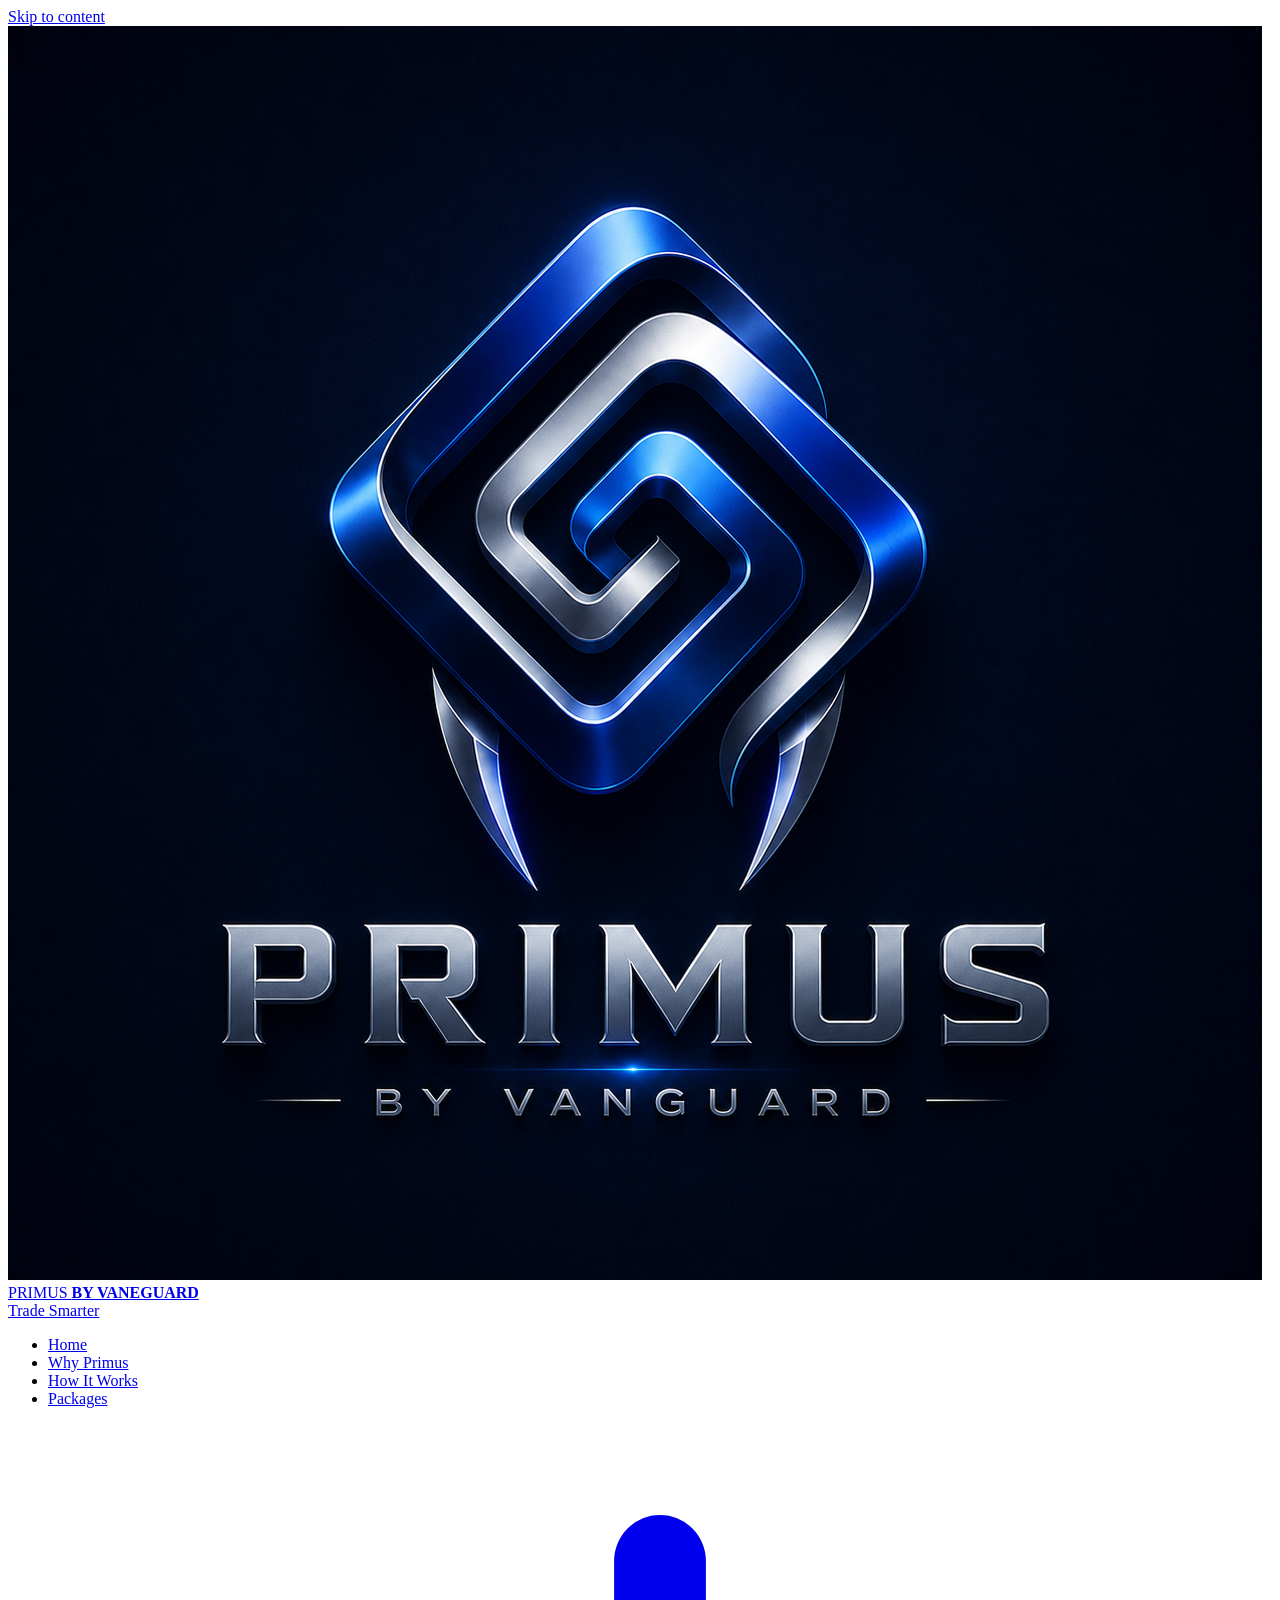
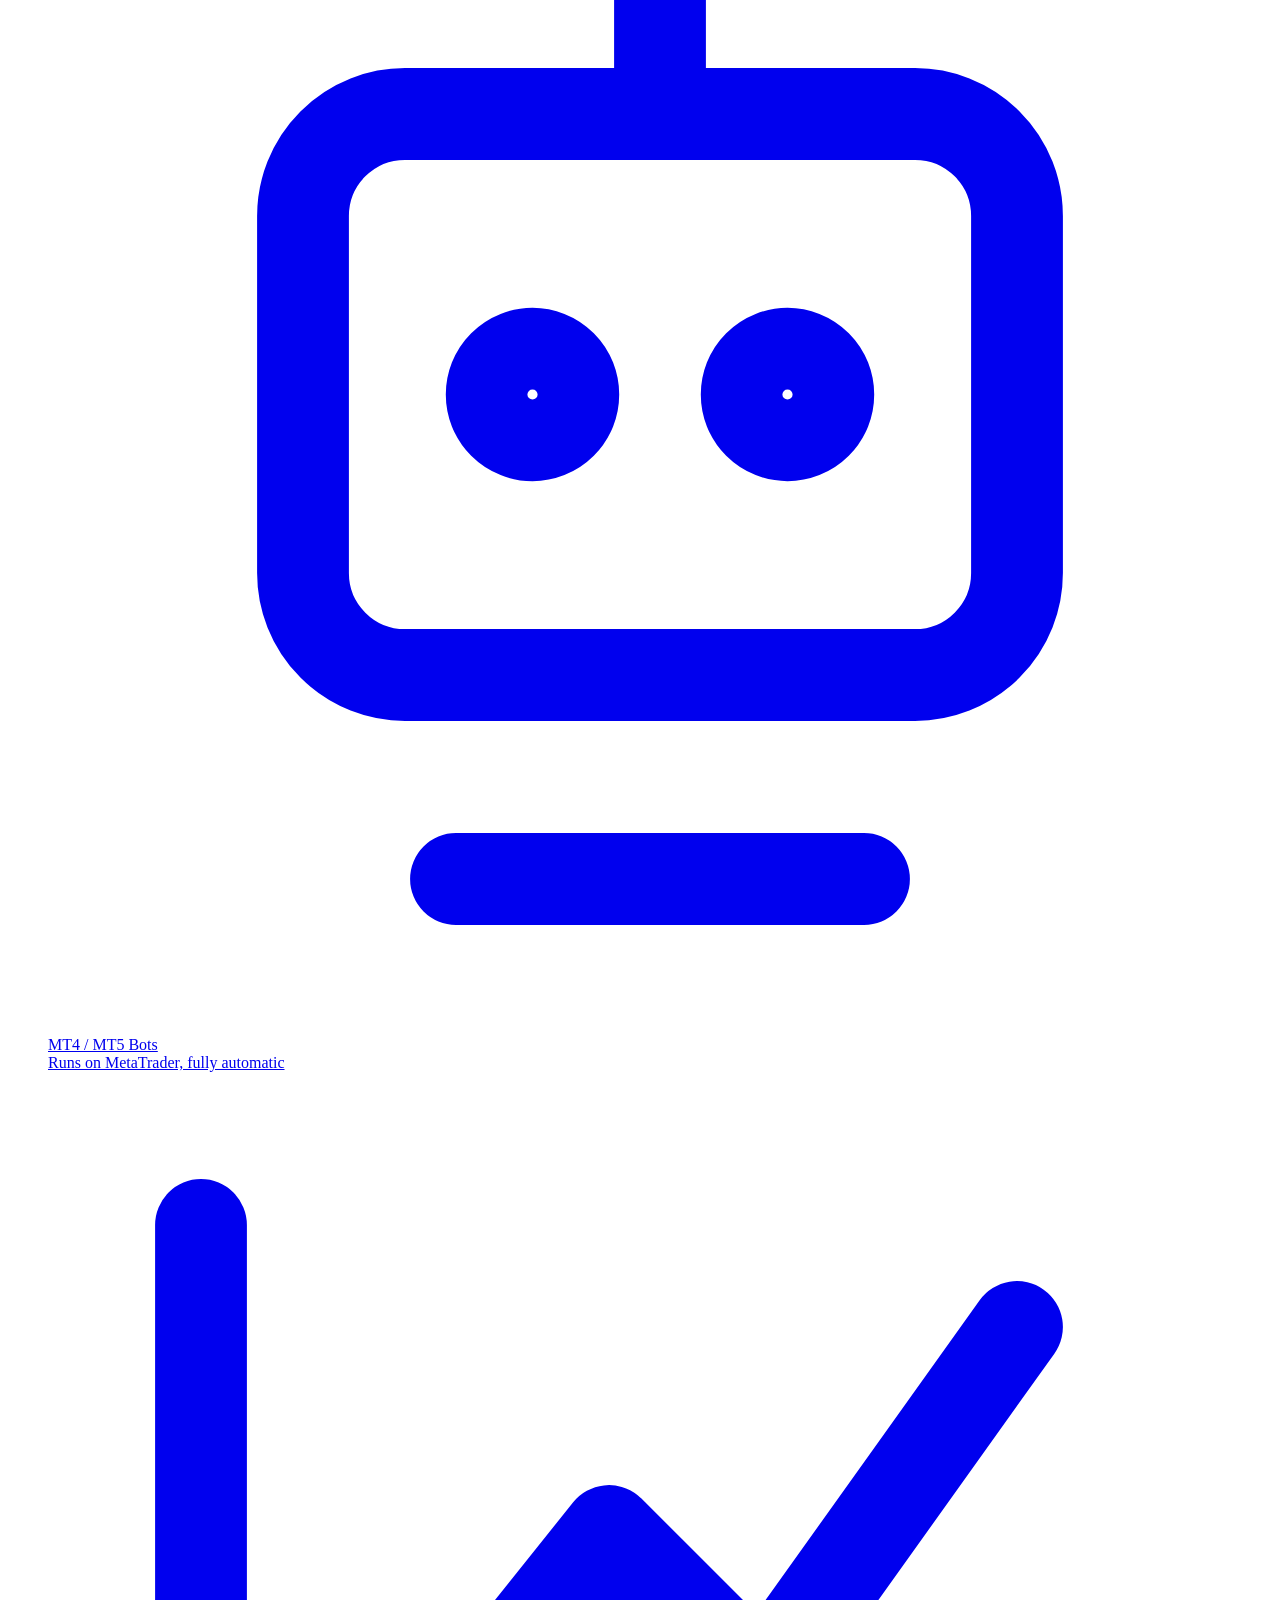
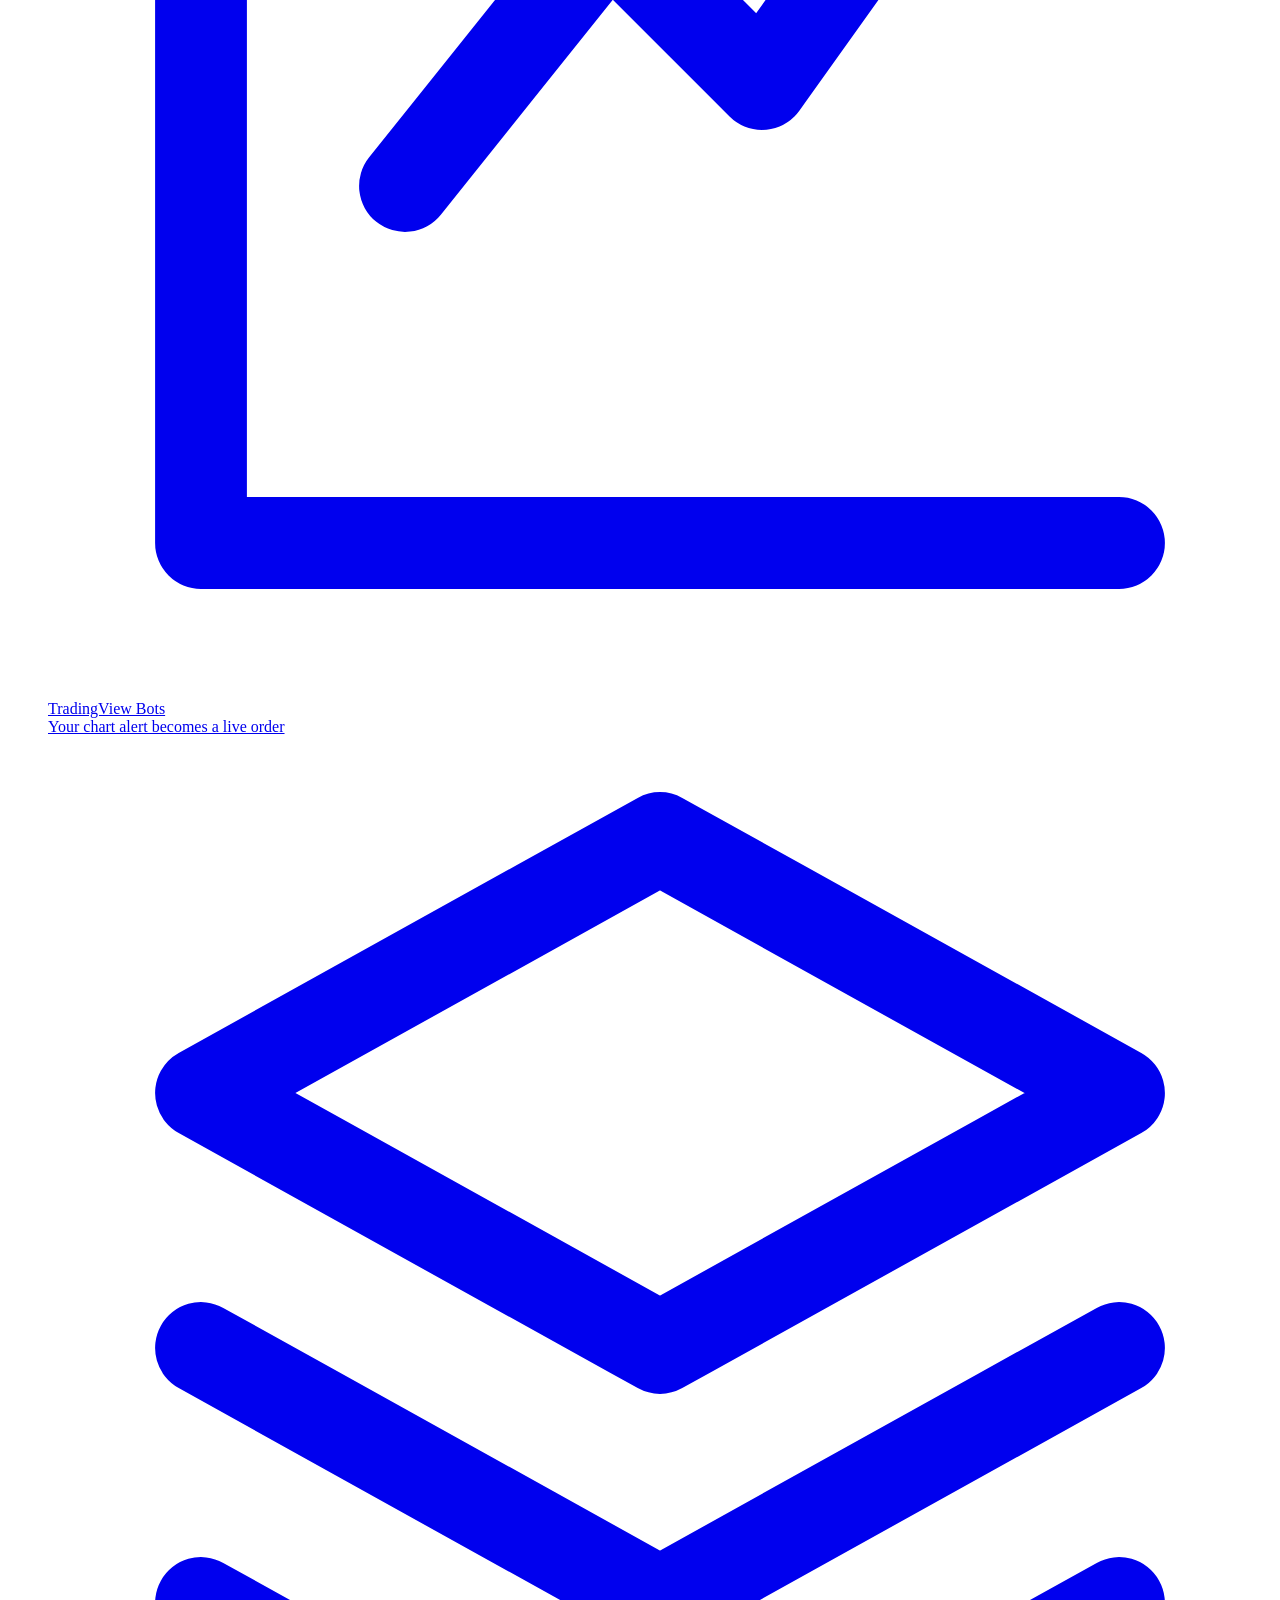
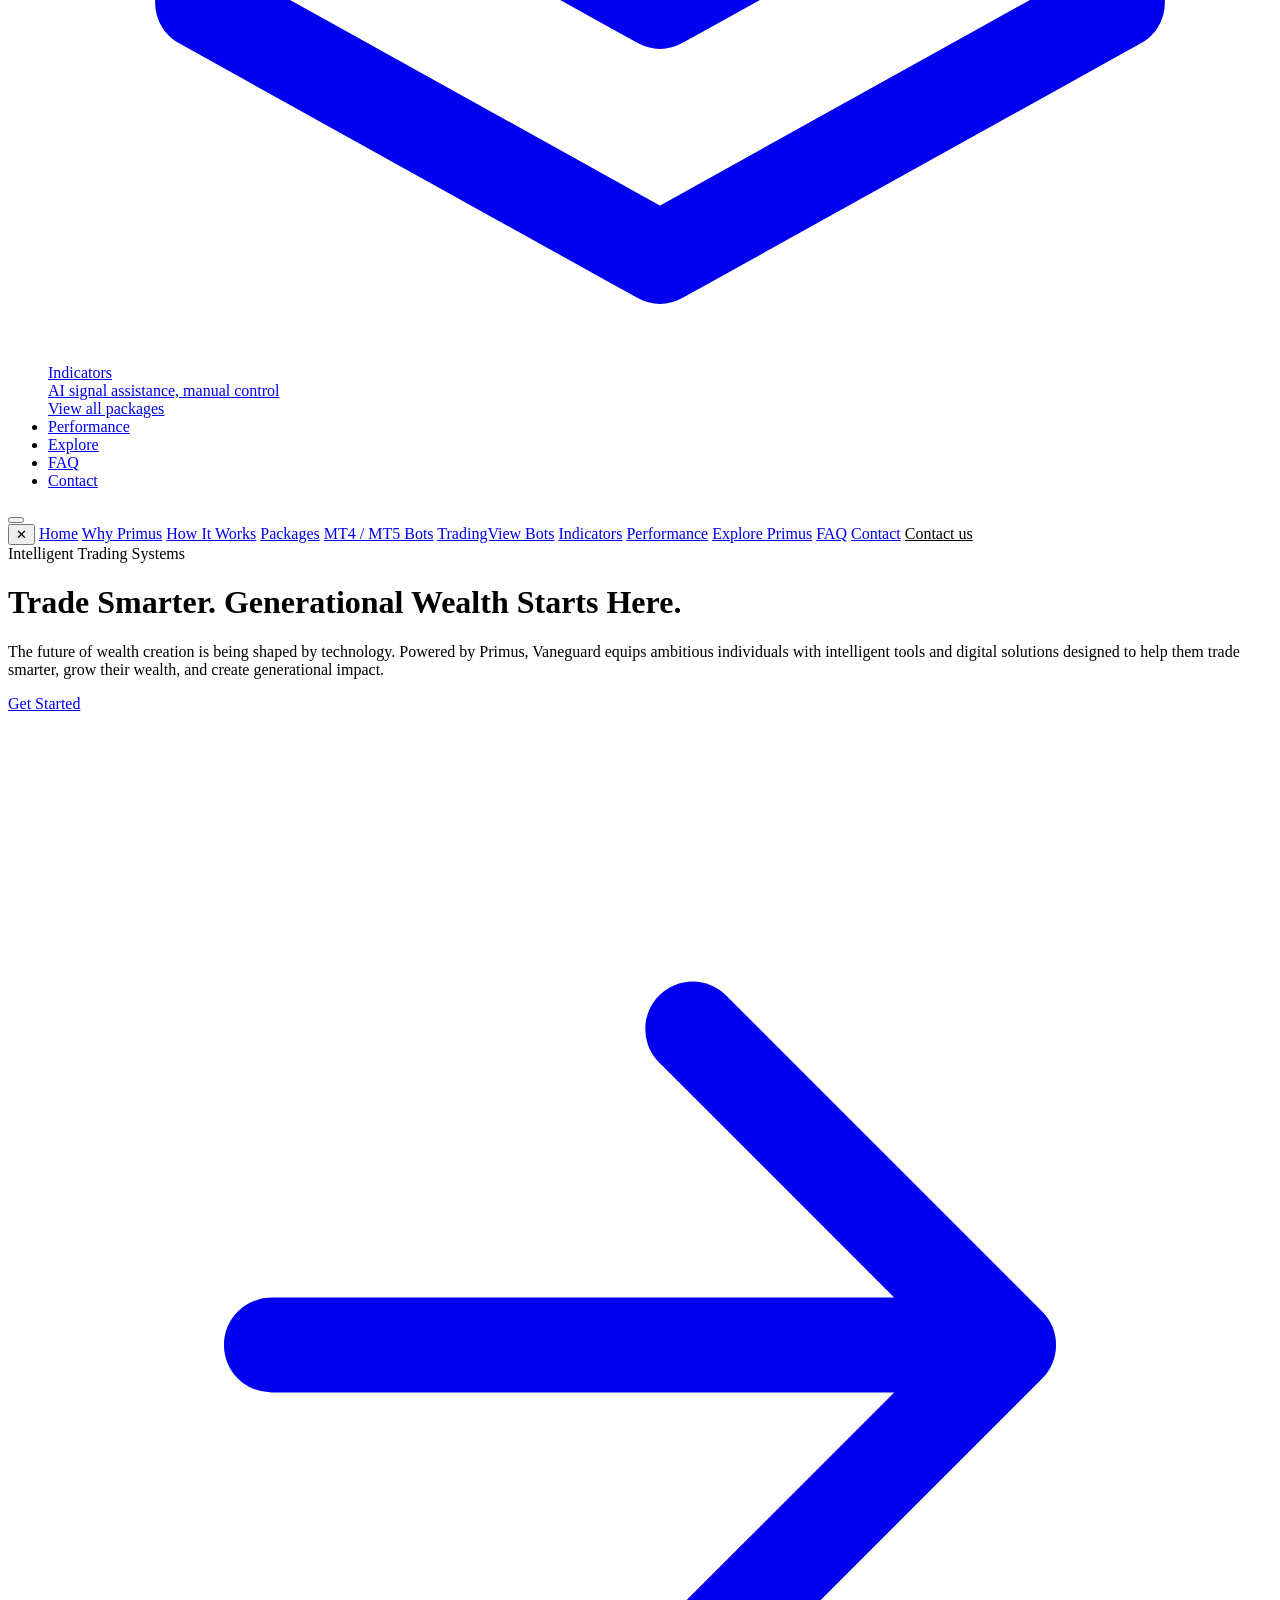
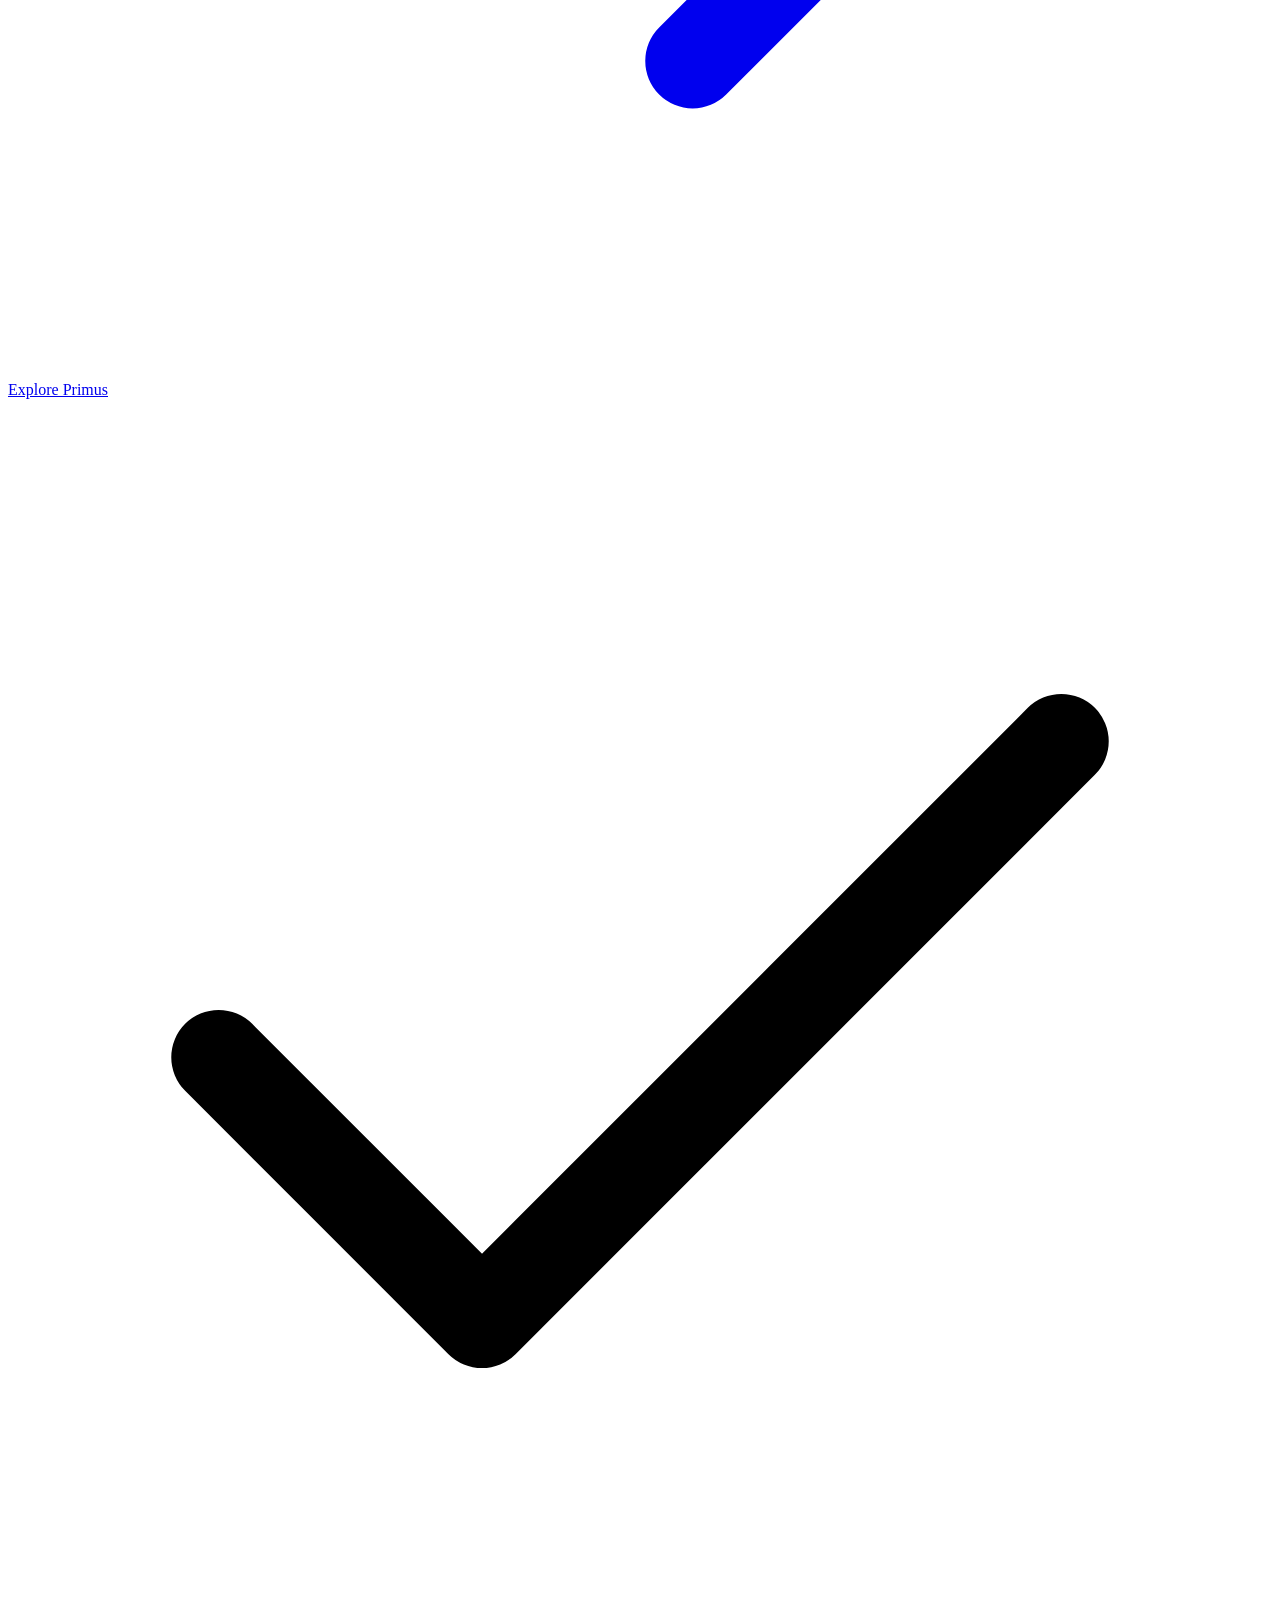
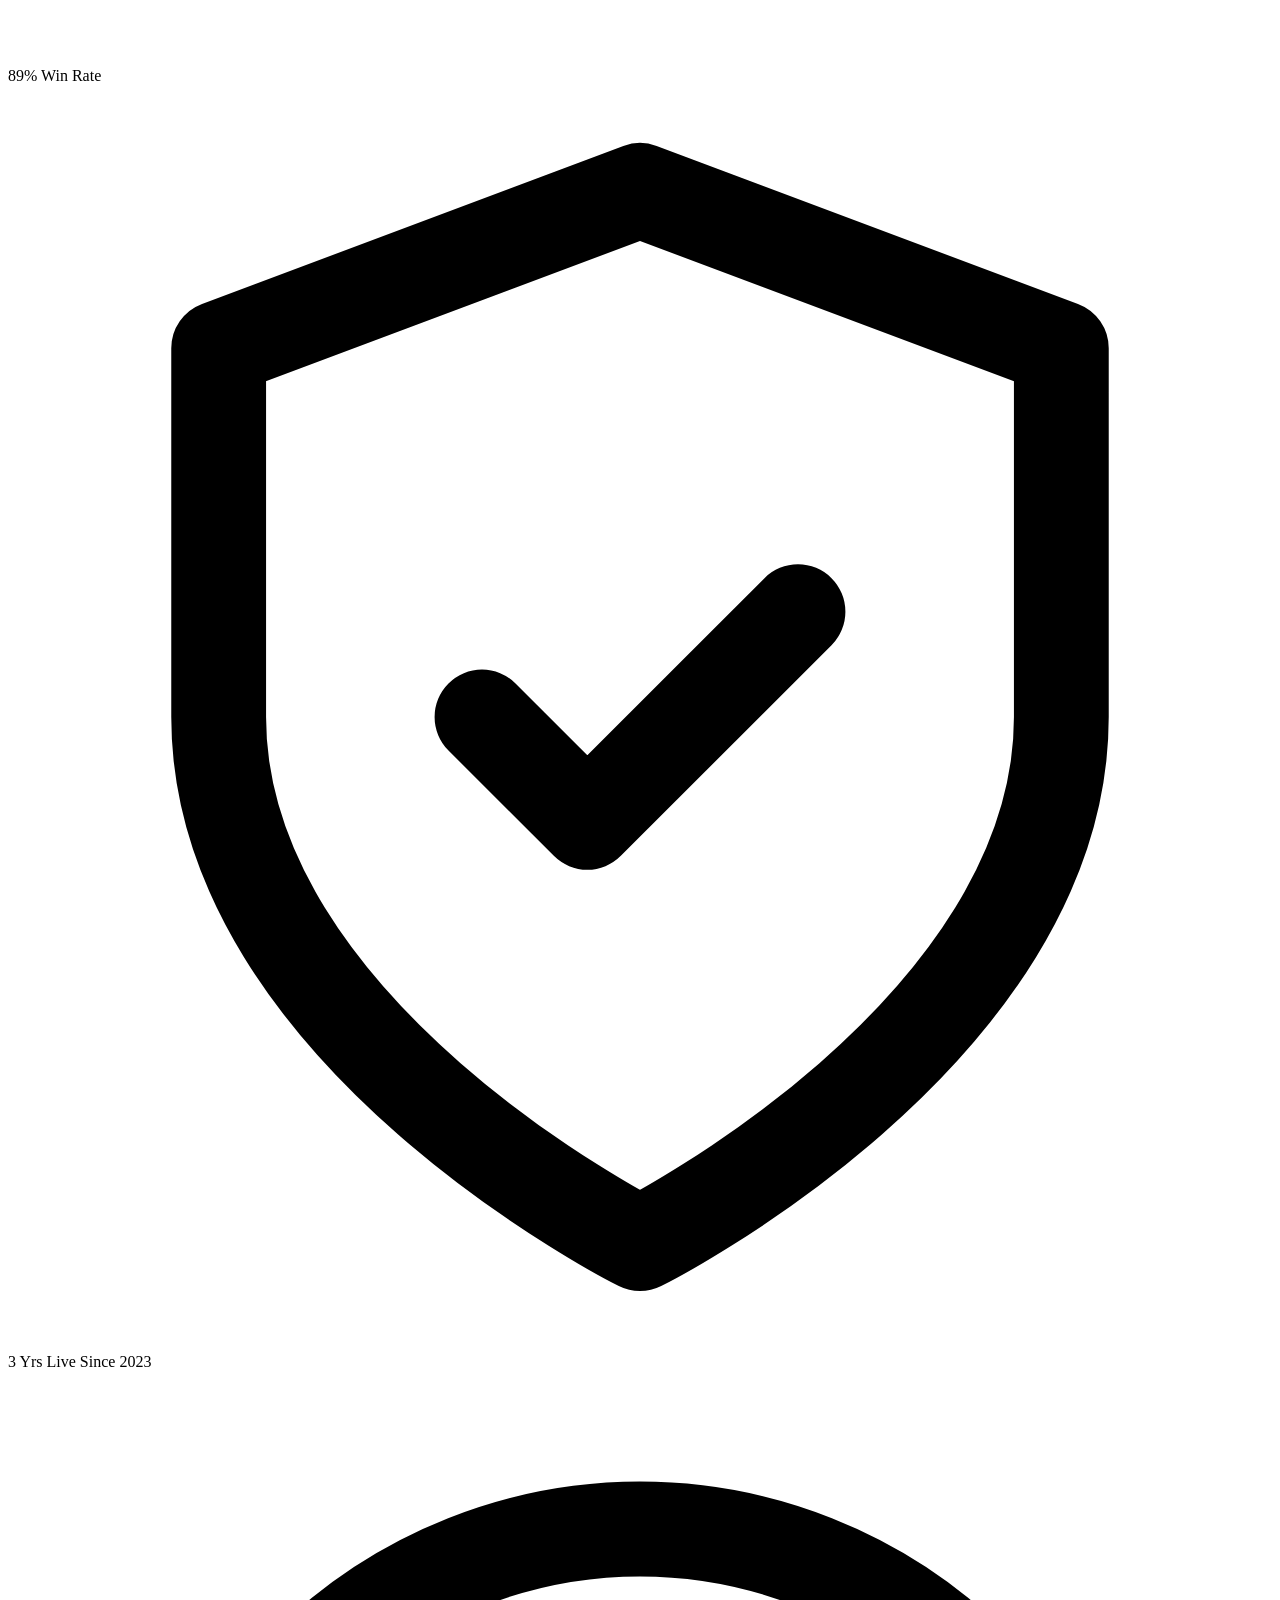
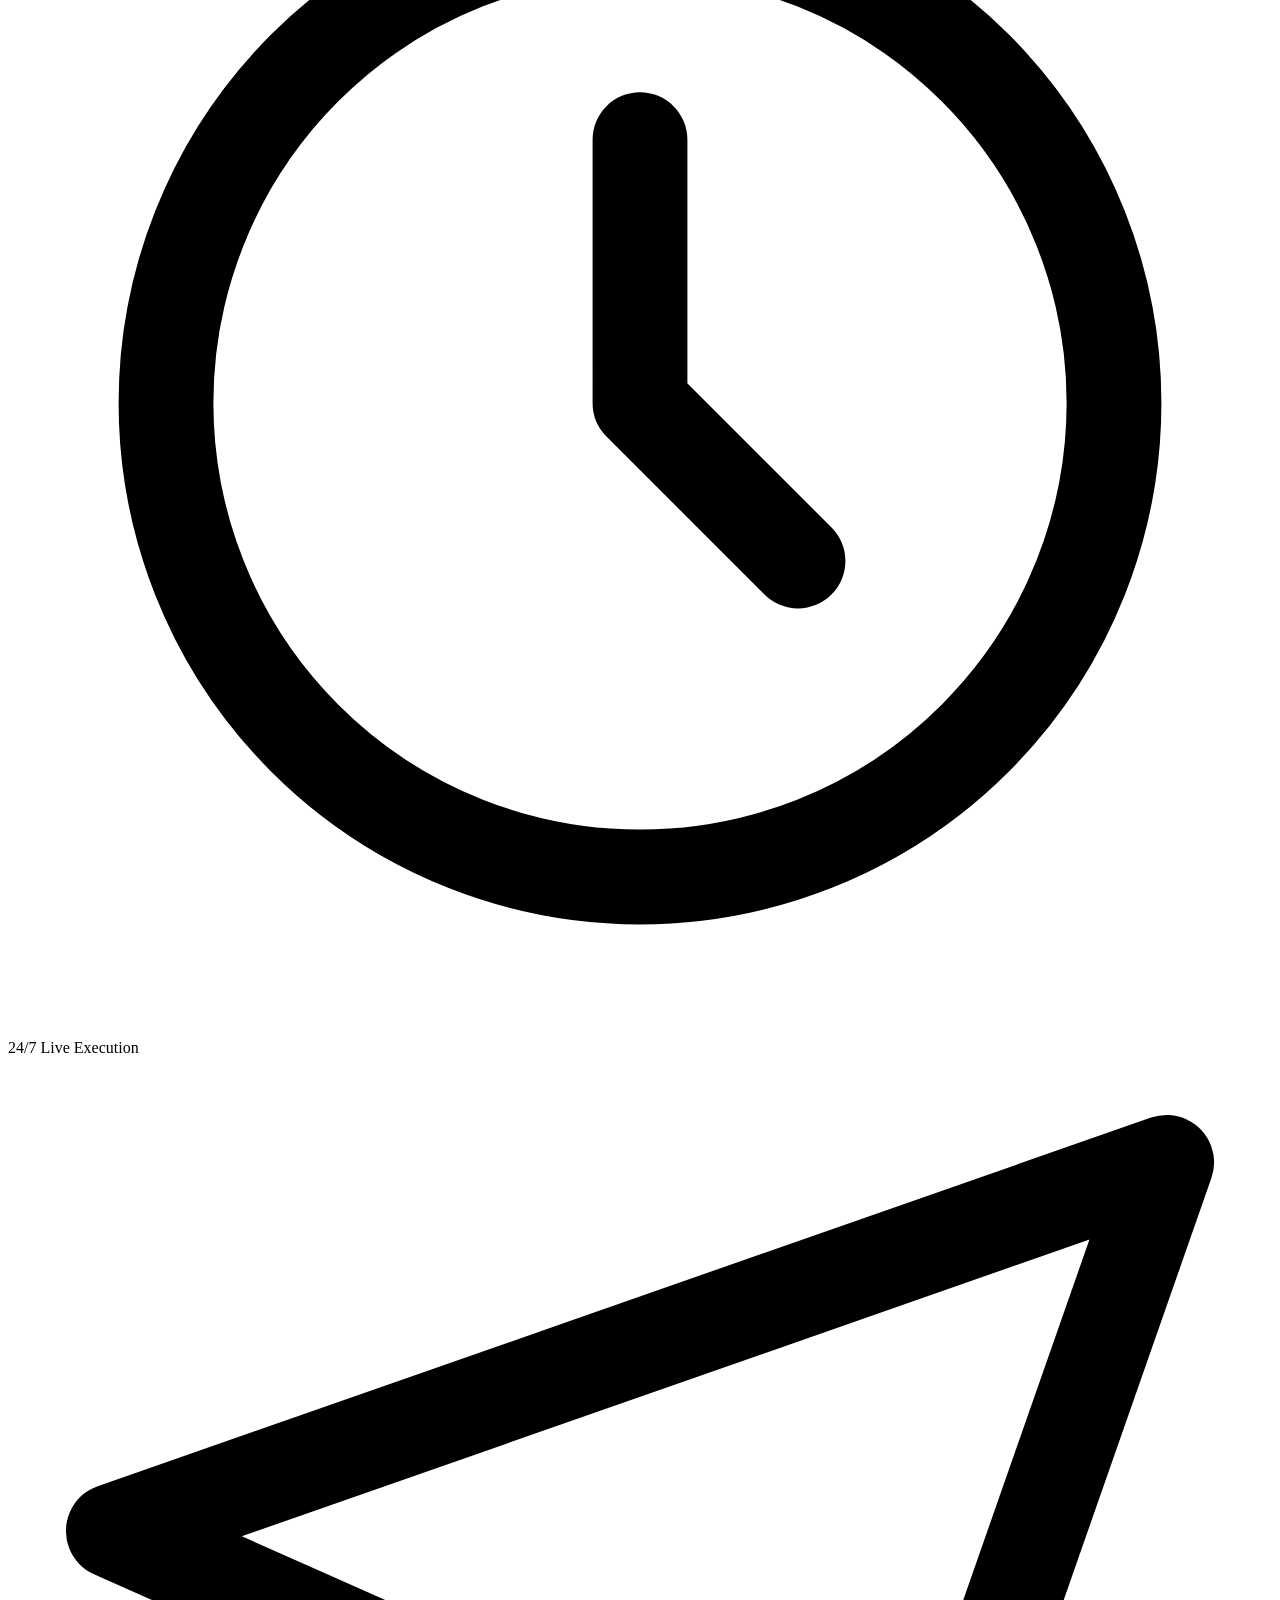
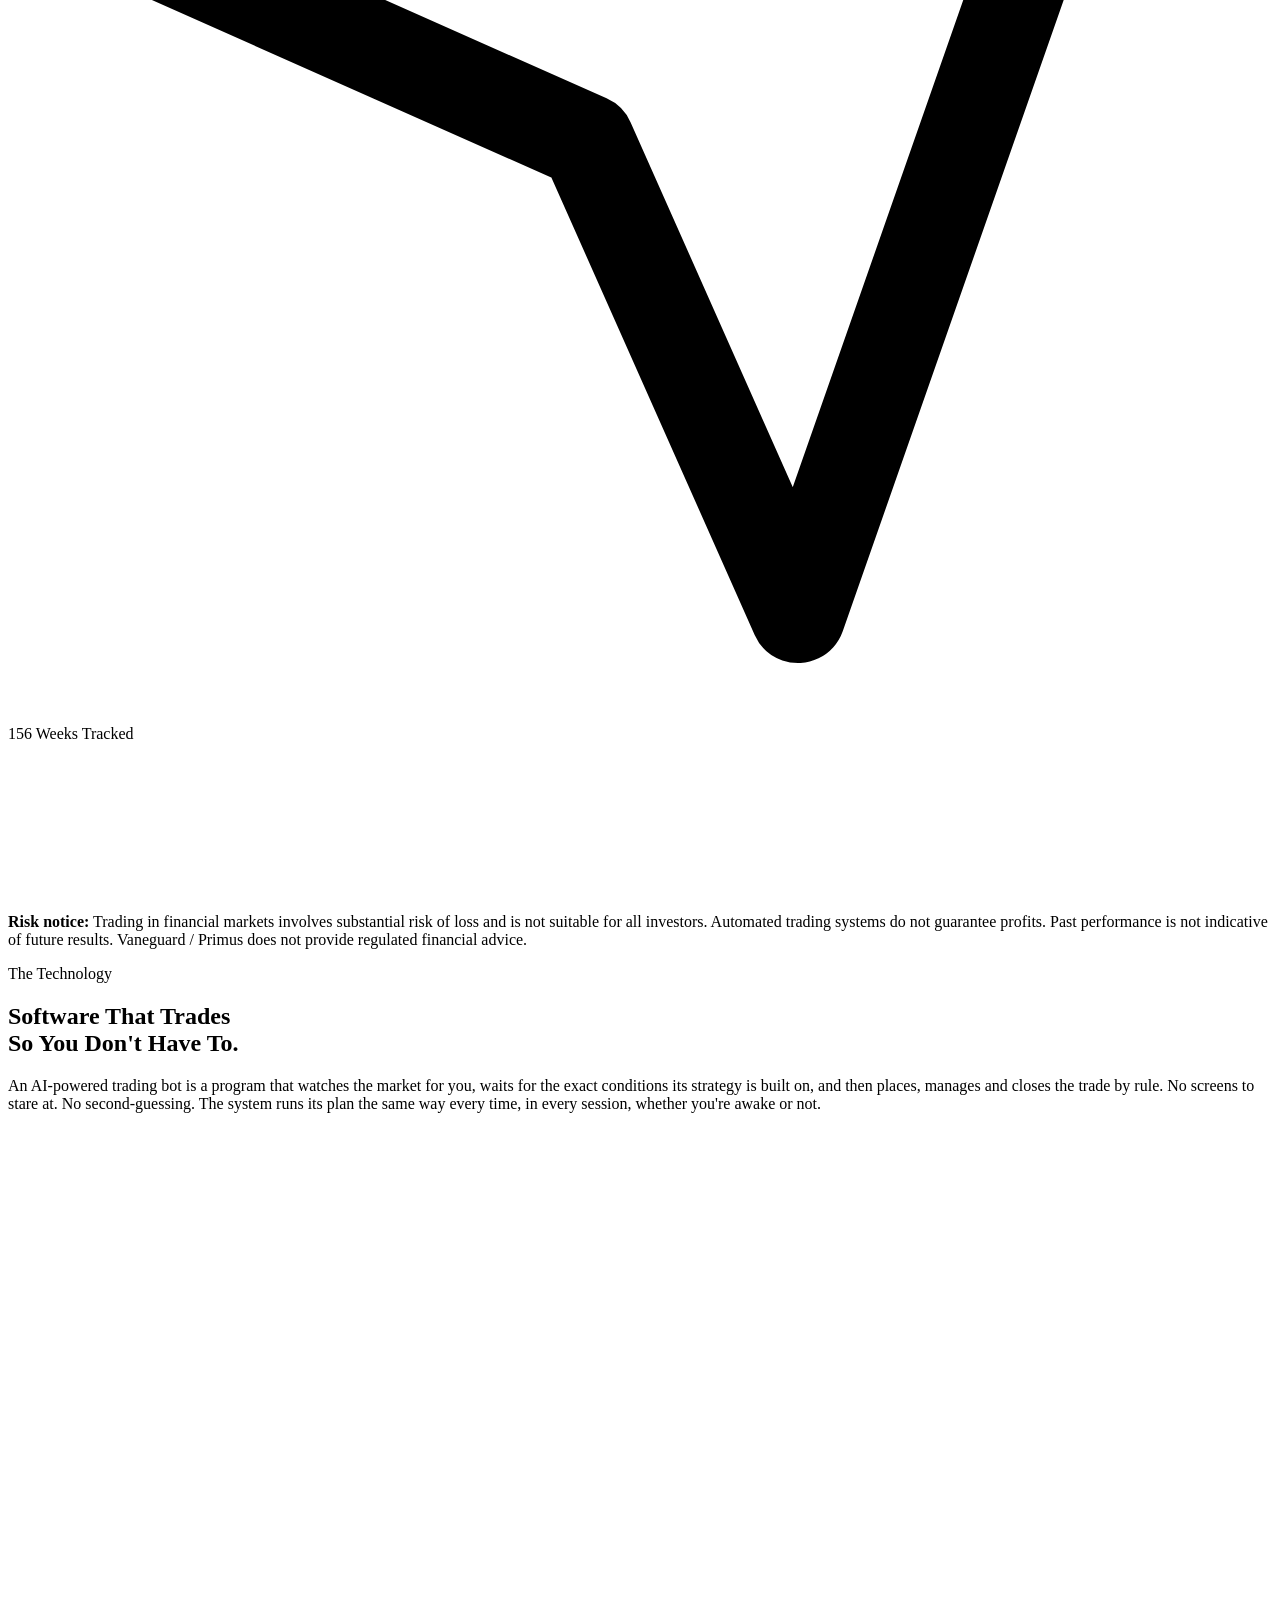
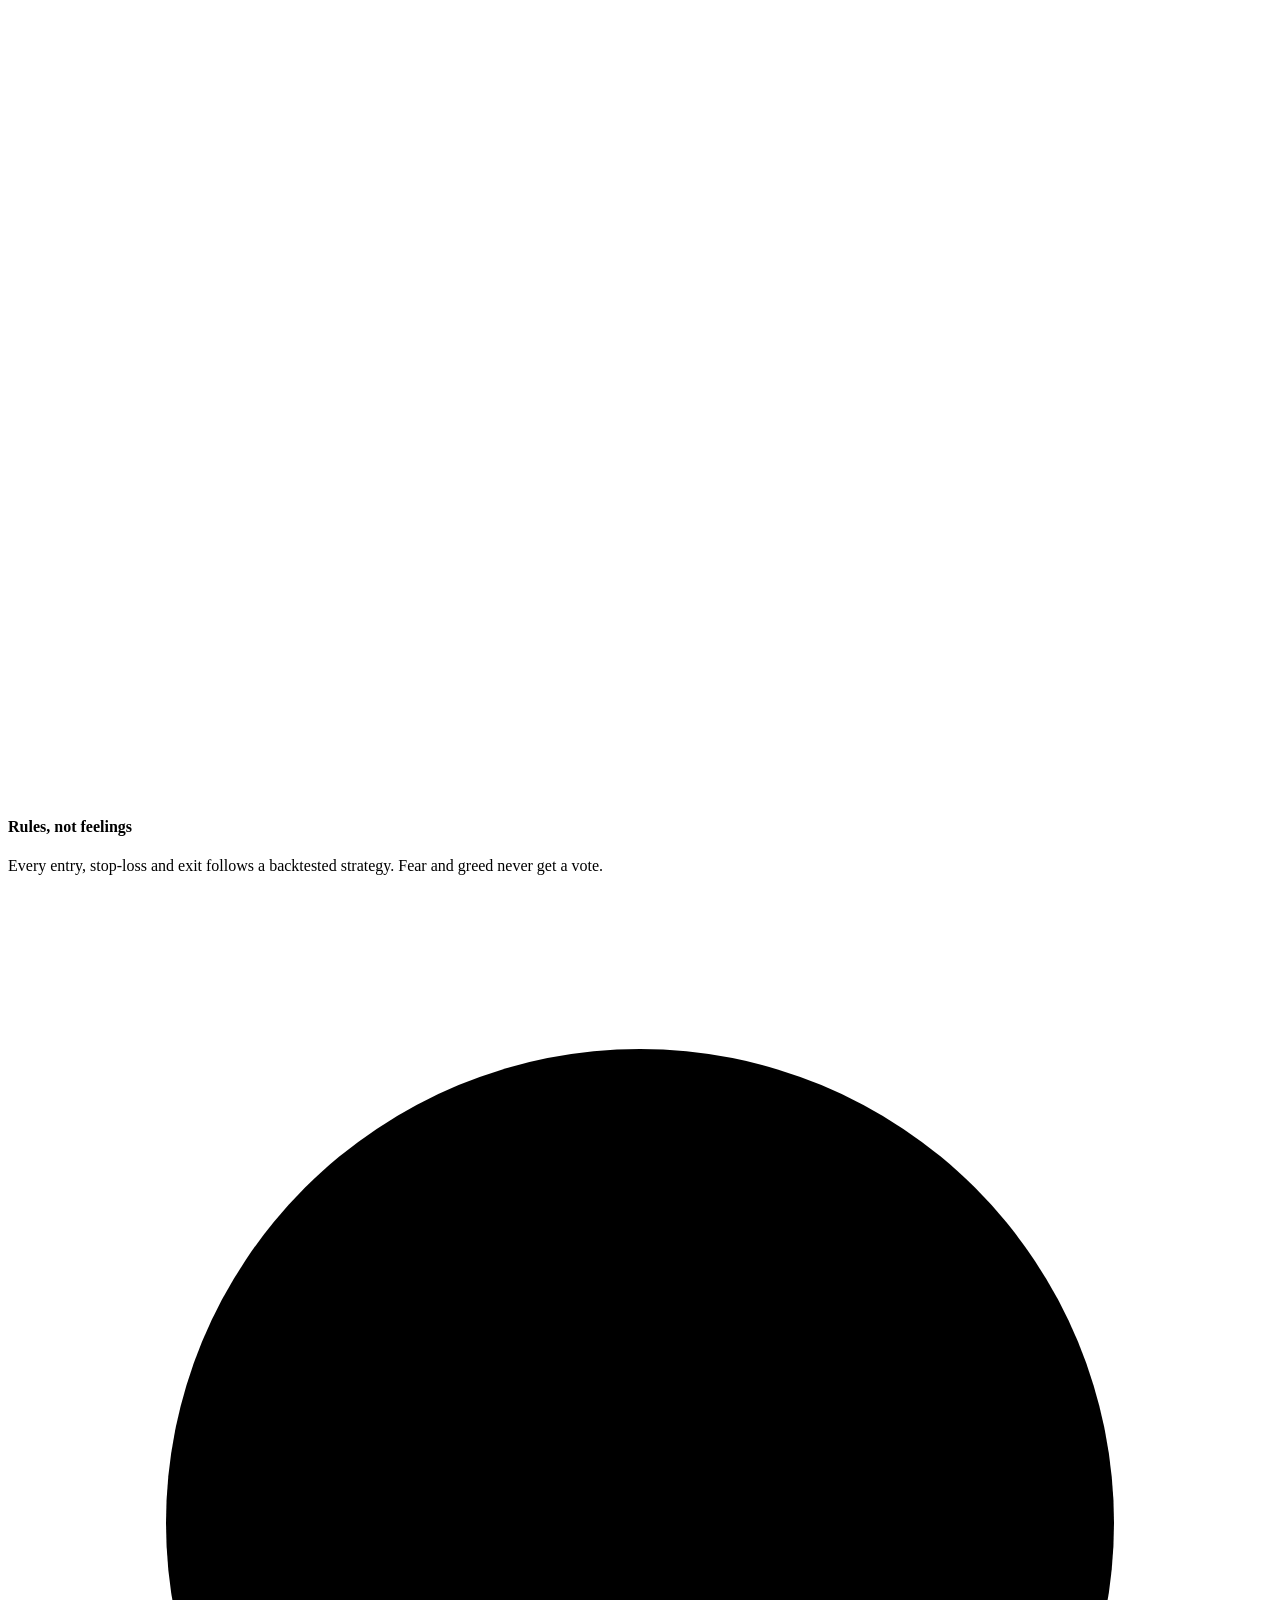
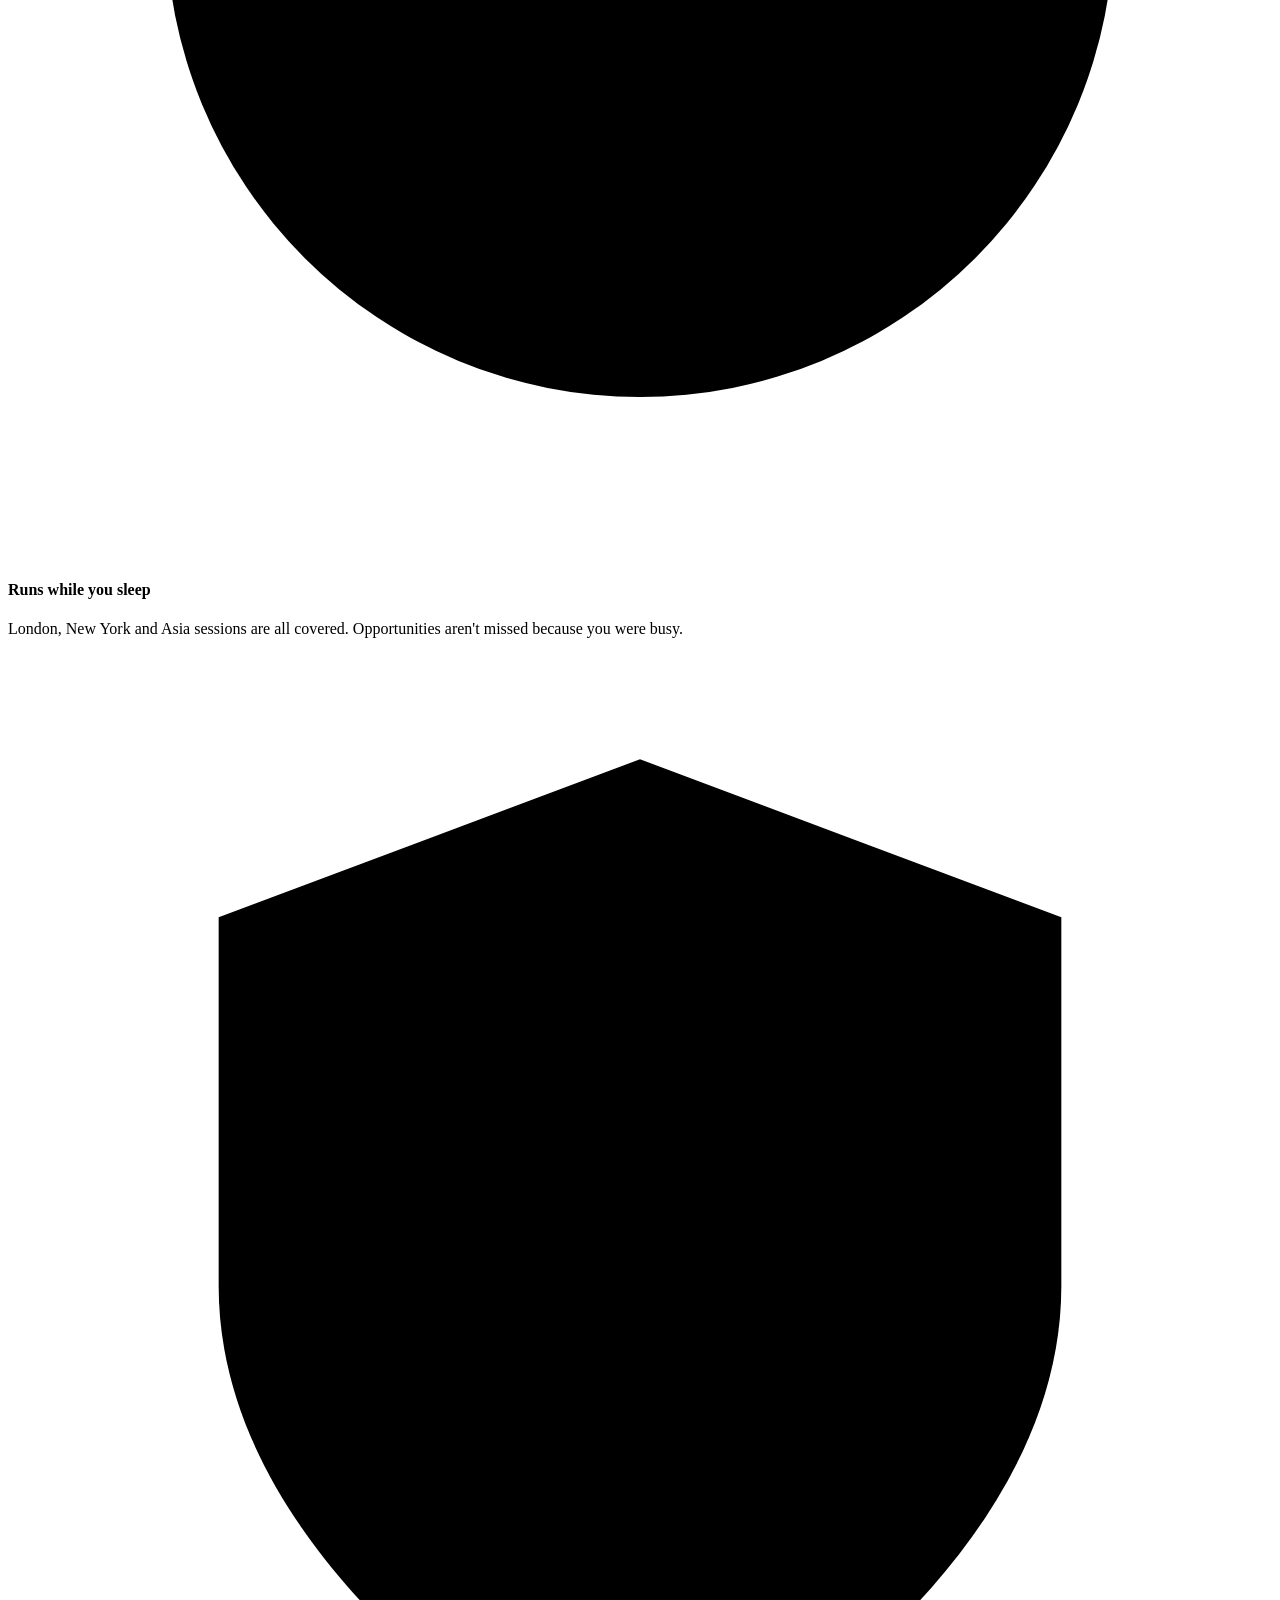
==== commit f751ebfc: "Update index.html" ====
--- a/index.html
+++ b/index.html
@@ -4,73 +4,71 @@
 <meta charset="UTF-8">
 <meta name="viewport" content="width=device-width,initial-scale=1.0,viewport-fit=cover">
 <title>Primus by Vaneguard | Trade Smarter</title>
-<meta name="description" content="The future of wealth creation is being shaped by technology. Powered by Primus, Vaneguard equips ambitious individuals with intelligent tools and digital solutions designed to help them trade smarter.">
+<meta name="description" content="AI-powered automated trading bots for MT5, MT4 and TradingView. 89% live win rate across 156 weeks. Powered by Primus, Vaneguard equips ambitious individuals to trade smarter.">
 <meta name="theme-color" content="#E8ECF2">
-<link rel="icon" href="logo.png" type="image/png">
+<link rel="icon" type="image/png" href="logo.png">
+<link rel="apple-touch-icon" href="logo.png">
 <link rel="preconnect" href="https://fonts.googleapis.com">
 <link rel="preconnect" href="https://fonts.gstatic.com" crossorigin>
-<link href="https://fonts.googleapis.com/css2?family=Playfair+Display:wght@400;600;700&family=Inter:wght@300;400;500;600&family=JetBrains+Mono:wght@400;500&display=swap" rel="stylesheet">
+<link href="https://fonts.googleapis.com/css2?family=Manrope:wght@500;600;700;800&family=Inter:wght@400;500;600&display=swap" rel="stylesheet">
 <link rel="stylesheet" href="css/design.css">
 </head>
 <body>
 <a href="#main" class="skip-link">Skip to content</a>
 <div id="pbar"></div>
-
 <nav id="nav">
   <div class="wrap">
     <div class="nav-in">
-      <a class="nav-logo" href="#hero">
+      <a class="nav-logo" href="index.html">
         <img src="logo.png" class="nav-logo-img" alt="Primus by Vaneguard">
         <div style="min-width:0">
           <div class="nav-name">PRIMUS <b>BY VANEGUARD</b></div>
           <div class="nav-motto">Trade Smarter</div>
         </div>
       </a>
-      <ul class="nav-links">
-        <li><a class="top" href="#hero">Home</a></li>
-        <li><a class="top" href="#why">Why Primus</a></li>
-        <li><a class="top" href="#how">How It Works</a></li>
+      <ul class="nav-links" role="list">
+        <li><a class="top" href="index.html">Home</a></li>
+        <li><a class="top" href="index.html#why">Why Primus</a></li>
+        <li><a class="top" href="index.html#how">How It Works</a></li>
         <li>
-          <a class="top" href="#pricing">Packages <span class="car"></span></a>
+          <a class="top" href="packages.html" aria-haspopup="true">Packages <span class="car" aria-hidden="true"></span></a>
           <div class="mega" style="min-width:300px">
-            <a href="#pricing" onclick="setTimeout(function(){switchTab('mt5',document.querySelector('.tab-btn'))},50)"><div class="mg-ic"><svg viewBox="0 0 24 24" fill="none" stroke="currentColor" stroke-width="1.8" stroke-linecap="round" stroke-linejoin="round"><path d="M12 3v3M8 21h8M7 6h10a2 2 0 0 1 2 2v7a2 2 0 0 1-2 2H7a2 2 0 0 1-2-2V8a2 2 0 0 1 2-2z"/><circle cx="9.5" cy="11.5" r=".8"/><circle cx="14.5" cy="11.5" r=".8"/></svg></div><div><div class="mg-t">MT4 / MT5 Bots</div><div class="mg-s">Runs on MetaTrader, fully automatic</div></div></a>
-            <a href="#pricing" onclick="setTimeout(function(){switchTab('tv',document.querySelectorAll('.tab-btn')[1])},50)"><div class="mg-ic"><svg viewBox="0 0 24 24" fill="none" stroke="currentColor" stroke-width="1.8" stroke-linecap="round" stroke-linejoin="round"><path d="M3 3v18h18"/><path d="m7 14 4-5 3 3 5-7"/></svg></div><div><div class="mg-t">TradingView Bots</div><div class="mg-s">Your chart alert becomes a live order</div></div></a>
-            <a href="#pricing" onclick="setTimeout(function(){switchTab('ind',document.querySelectorAll('.tab-btn')[2])},50)"><div class="mg-ic"><svg viewBox="0 0 24 24" fill="none" stroke="currentColor" stroke-width="1.8" stroke-linecap="round" stroke-linejoin="round"><path d="m12 2 9 5-9 5-9-5 9-5z"/><path d="m3 12 9 5 9-5"/><path d="m3 17 9 5 9-5"/></svg></div><div><div class="mg-t">Indicators</div><div class="mg-s">AI signal assistance, manual control</div></div></a>
-            <div class="mega-all"><a href="#pricing">View all packages</a></div>
+            <a href="packages.html#mt5"><div class="mg-ic"><svg viewBox="0 0 24 24" fill="none" stroke="currentColor" stroke-width="1.8" stroke-linecap="round" stroke-linejoin="round"><path d="M12 3v3M8 21h8M7 6h10a2 2 0 0 1 2 2v7a2 2 0 0 1-2 2H7a2 2 0 0 1-2-2V8a2 2 0 0 1 2-2z"/><circle cx="9.5" cy="11.5" r=".8"/><circle cx="14.5" cy="11.5" r=".8"/></svg></div><div><div class="mg-t">MT4 / MT5 Bots</div><div class="mg-s">Runs on MetaTrader, fully automatic</div></div></a>
+            <a href="packages.html#tv"><div class="mg-ic"><svg viewBox="0 0 24 24" fill="none" stroke="currentColor" stroke-width="1.8" stroke-linecap="round" stroke-linejoin="round"><path d="M3 3v18h18"/><path d="m7 14 4-5 3 3 5-7"/></svg></div><div><div class="mg-t">TradingView Bots</div><div class="mg-s">Your chart alert becomes a live order</div></div></a>
+            <a href="packages.html#ind"><div class="mg-ic"><svg viewBox="0 0 24 24" fill="none" stroke="currentColor" stroke-width="1.8" stroke-linecap="round" stroke-linejoin="round"><path d="m12 2 9 5-9 5-9-5 9-5z"/><path d="m3 12 9 5 9-5"/><path d="m3 17 9 5 9-5"/></svg></div><div><div class="mg-t">Indicators</div><div class="mg-s">AI signal assistance, manual control</div></div></a>
+            <div class="mega-all"><a href="packages.html">View all packages</a></div>
           </div>
         </li>
-        <li><a class="top" href="#performance">Performance</a></li>
-        <li><a class="top" href="#faq">FAQ</a></li>
-        <li><a class="top" href="#contact">Contact</a></li>
+        <li><a class="top" href="performance.html">Performance</a></li>
+        <li><a class="top" href="explore.html">Explore</a></li>
+        <li class="opt"><a class="top" href="index.html#faq">FAQ</a></li>
+        <li><a class="top" href="index.html#contact">Contact</a></li>
       </ul>
       <div class="nav-cta">
-        <a href="https://t.me/cateb007" target="_blank" rel="noopener" class="btn btn-o btn-sm">Telegram</a>
-        <a class="btn btn-g btn-sm" href="#pricing">Get Started</a>
-        <button class="burger" id="burger" aria-label="Open menu"><span></span><span></span><span></span></button>
+        <button class="burger" id="burger" aria-label="Open navigation menu" aria-expanded="false" aria-controls="mnav"><span></span><span></span><span></span></button>
       </div>
     </div>
   </div>
 </nav>
 <div id="mnav">
-  <button class="mclose" aria-label="Close menu">&#10005;</button>
-  <a href="#hero">Home</a>
-  <a href="#why">Why Primus</a>
-  <a href="#how">How It Works</a>
-  <a href="#primus">The Primus System</a>
-  <a href="#pricing">Packages</a>
-  <a class="m-sub" href="#pricing">MT4 / MT5 Bots</a>
-  <a class="m-sub" href="#pricing">TradingView Bots</a>
-  <a class="m-sub" href="#pricing">Indicators</a>
-  <a href="#performance">Performance</a>
-  <a href="#faq">FAQ</a>
-  <a href="#contact">Contact</a>
-  <a href="https://t.me/cateb007" target="_blank" rel="noopener" style="color:var(--blu)">Message on Telegram</a>
+  <button class="mclose" aria-label="Close navigation menu">&#10005;</button>
+  <a href="index.html">Home</a>
+  <a href="index.html#why">Why Primus</a>
+  <a href="index.html#how">How It Works</a>
+  <a href="packages.html">Packages</a>
+  <a class="m-sub" href="packages.html#mt5">MT4 / MT5 Bots</a>
+  <a class="m-sub" href="packages.html#tv">TradingView Bots</a>
+  <a class="m-sub" href="packages.html#ind">Indicators</a>
+  <a href="performance.html">Performance</a>
+  <a href="explore.html">Explore Primus</a>
+  <a href="index.html#faq">FAQ</a>
+  <a href="index.html#contact">Contact</a>
+  <a href="index.html#contact" style="color:var(--blu)">Contact us</a>
 </div>
-
 <header class="hero" id="hero">
-  <div class="hero-bg-grid"></div>
-  <div class="hero-beam"></div>
-  <div class="hero-beam o2"></div>
+  <div class="hero-bg-grid" aria-hidden="true"></div>
+  <div class="hero-beam" aria-hidden="true"></div>
+  <div class="hero-beam o2" aria-hidden="true"></div>
   <div class="hero-ticker">
     <div class="tradingview-widget-container">
       <div class="tradingview-widget-container__widget"></div>
@@ -82,15 +80,15 @@
   <div class="wrap" style="position:relative;z-index:2;width:100%">
     <div class="h-split">
       <div>
-        <div class="eyebrow" style="opacity:0;animation:fadeUp 1s var(--e) .1s forwards"><span class="dot"></span>Intelligent Trading Systems</div>
+        <div class="eyebrow">Intelligent Trading Systems</div>
         <h1 class="h-title">
           <span class="ln"><span>Trade Smarter.</span></span>
           <span class="ln"><span class="g">Generational Wealth Starts Here.</span></span>
         </h1>
         <p class="lede h-sub">The future of wealth creation is being shaped by technology. Powered by Primus, Vaneguard equips ambitious individuals with intelligent tools and digital solutions designed to help them trade smarter, grow their wealth, and create generational impact.</p>
         <div class="h-cta">
-          <a class="btn btn-g btn-lg" href="#pricing">Get Started <svg viewBox="0 0 24 24" fill="none" stroke="currentColor" stroke-width="1.8" stroke-linecap="round" stroke-linejoin="round"><path d="M5 12h14M13 6l6 6-6 6"/></svg></a>
-          <a class="btn btn-o btn-lg" href="#primus">Explore Primus</a>
+          <a class="btn btn-g btn-lg" href="packages.html">Get Started <svg viewBox="0 0 24 24" fill="none" stroke="currentColor" stroke-width="1.8" stroke-linecap="round" stroke-linejoin="round"><path d="M5 12h14M13 6l6 6-6 6"/></svg></a>
+          <a class="btn btn-o btn-lg" href="explore.html">Explore Primus</a>
         </div>
         <div class="h-trust">
           <div><svg viewBox="0 0 24 24" fill="none" stroke="currentColor" stroke-width="1.8" stroke-linecap="round" stroke-linejoin="round"><path d="m4 12.5 5 5L20 6.5"/></svg> <span class="trust-num">89%</span>&nbsp;Win Rate</div>
@@ -99,7 +97,7 @@
           <div><svg viewBox="0 0 24 24" fill="none" stroke="currentColor" stroke-width="1.8" stroke-linecap="round" stroke-linejoin="round"><path d="m22 2-7 20-4-9-9-4 20-7z"/></svg> <span class="trust-num">156</span>&nbsp;Weeks Tracked</div>
         </div>
       </div>
-      <div class="h-gem"><canvas class="pv-orb" data-density="620" data-speed=".55" aria-label="Primus rotating sphere"></canvas></div>
+      <div class="h-gem" aria-hidden="true"><canvas class="pv-orb" data-density="620" data-speed=".55" aria-label="Primus rotating sphere"></canvas></div>
     </div>
   </div>
 </header>
@@ -110,7 +108,53 @@
 
 <main id="main">
 
-<section id="why" style="background:var(--bg2);border-bottom:1px solid var(--line)">
+<section id="what" aria-labelledby="what-h" style="background:var(--bg2);border-bottom:1px solid var(--line)">
+  <div class="wrap">
+    <div class="what-grid">
+      <div class="rv-l">
+        <span class="kicker">The Technology</span>
+        <h2 class="sec-title" id="what-h">Software That Trades<br><span class="g">So You Don't Have To.</span></h2>
+        <p class="lede" style="margin-top:20px">An AI-powered trading bot is a program that watches the market for you, waits for the exact conditions its strategy is built on, and then places, manages and closes the trade by rule. No screens to stare at. No second-guessing. The system runs its plan the same way every time, in every session, whether you're awake or not.</p>
+        <div class="what-points">
+          <div class="what-pt"><div class="ic"><svg viewBox="0 0 24 24"><path d="M4 7h16M4 12h10M4 17h7"/></svg></div><div><h4>Rules, not feelings</h4><p>Every entry, stop-loss and exit follows a backtested strategy. Fear and greed never get a vote.</p></div></div>
+          <div class="what-pt"><div class="ic"><svg viewBox="0 0 24 24"><circle cx="12" cy="12" r="9"/><path d="M12 7v5l3 3"/></svg></div><div><h4>Runs while you sleep</h4><p>London, New York and Asia sessions are all covered. Opportunities aren't missed because you were busy.</p></div></div>
+          <div class="what-pt"><div class="ic"><svg viewBox="0 0 24 24"><path d="M12 22s8-4 8-10V5l-8-3-8 3v7c0 6 8 10 8 10z"/></svg></div><div><h4>Risk built in, not bolted on</h4><p>Risk-per-trade limits, automatic stop-losses and breakeven triggers are enforced on every single position.</p></div></div>
+        </div>
+      </div>
+      <div class="what-visual rv-r">
+        <div class="card">
+          <div class="pv-header"><span class="pv-title">Inside a Primus Bot</span></div>
+          <div class="tick"><span class="k">Strategy engine</span><span class="v">Multi-strategy</span></div>
+          <div class="tick"><span class="k">Execution speed</span><span class="v up">Milliseconds</span></div>
+          <div class="tick"><span class="k">Markets</span><span class="v">Forex · Crypto · Futures</span></div>
+          <div class="tick"><span class="k">Gold (XAUUSD)</span><span class="v">From $1,000 packages</span></div>
+          <div class="tick"><span class="k">Sessions covered</span><span class="v">London · NY · Asia</span></div>
+          <div class="tick"><span class="k">Risk control</span><span class="v up">Auto stop-loss + breakeven</span></div>
+          <div class="tick"><span class="k">Platforms</span><span class="v">MT5 · MT4 · TradingView</span></div>
+          <div class="flow"><b>Signal</b><i>→</i><b>Rules check</b><i>→</i><b>Order placed</b><i>→</i><b>Managed</b><i>→</i><b>Closed</b></div>
+        </div>
+      </div>
+    </div>
+  </div>
+</section>
+
+<section id="how">
+  <div class="wrap">
+    <div class="center rv">
+      <span class="kicker">The Process</span>
+      <h2 class="sec-title">Get Started<br><span class="g">in 3 Steps.</span></h2>
+      <p class="sec-sub">From purchase to live trading, we handle the heavy lifting so you don't have to.</p>
+    </div>
+    <div class="stepgrid">
+      <div class="step rv d1"><div class="step-n">STEP 01</div><h3>Choose Your Package</h3><p>Select the tier that matches your capital and target returns. Add optional services like Setup &amp; Lifetime Support or an Integrated VPN depending on your region and platform.</p></div>
+      <div class="step rv d2"><div class="step-n">STEP 02</div><h3>We Build Your Bot</h3><p>Our engineers build your bot from scratch. Every bot is made individually to avoid complications. If you included Setup, we also configure it fully on your MT5/MT4 account. No technical knowledge needed.</p></div>
+      <div class="step rv d3"><div class="step-n">STEP 03</div><h3>Bot Runs. You Profit.</h3><p>Your bot executes trades automatically. Monitor your account anytime, anywhere. Our team remains available for support throughout your entire journey with Primus.</p></div>
+    </div>
+    <div class="cta-row rv d2"><a class="btn btn-g" href="packages.html">See the packages <svg viewBox="0 0 24 24" fill="none" stroke="currentColor" stroke-width="1.8" stroke-linecap="round" stroke-linejoin="round"><path d="M5 12h14M13 6l6 6-6 6"/></svg></a></div>
+  </div>
+</section>
+
+<section id="why" style="background:var(--bg2);border-block:1px solid var(--line)">
   <div class="wrap">
     <div class="center rv">
       <span class="kicker">The Advantage</span>
@@ -124,182 +168,43 @@
       <div class="card fi-card rv d5"><div class="fi-num">05</div><div class="fi-title">Always-On Coverage</div><p class="fi-desc">Executes across London, New York, and Asian sessions. Every market opportunity is captured, even while you sleep, work, or live your life.</p></div>
       <div class="card fi-card rv d6"><div class="fi-num">06</div><div class="fi-title">Consistent Week to Week</div><p class="fi-desc">Same rules. Same discipline. Every week. No off-days, no revenge trades. An 89% win rate across 3 years of live results backs this up.</p></div>
     </div>
-  </div>
-</section>
-
-<section id="how">
+    <div class="cta-row rv d2"><a class="btn btn-o" href="explore.html">Read the full case for automation <svg viewBox="0 0 24 24" fill="none" stroke="currentColor" stroke-width="1.8" stroke-linecap="round" stroke-linejoin="round"><path d="M5 12h14M13 6l6 6-6 6"/></svg></a></div>
+  </div>
+</section>
+
+<section id="snapshot">
   <div class="wrap">
     <div class="center rv">
-      <span class="kicker">The Process</span>
-      <h2 class="sec-title">Get Started<br><span class="g">in 3 Steps.</span></h2>
-      <p class="sec-sub">From purchase to live trading, we handle the heavy lifting so you don't have to.</p>
-    </div>
-    <div class="stepgrid">
-      <div class="step rv d1"><div class="step-n">STEP 01</div><h3>Choose Your Package</h3><p>Select the tier that matches your capital and target returns. Add optional services like Setup &amp; Lifetime Support or an Integrated VPN depending on your region and platform.</p></div>
-      <div class="step rv d2"><div class="step-n">STEP 02</div><h3>We Build Your Bot</h3><p>Our engineers build your bot from scratch. Every bot is made individually to avoid complications. If you included Setup, we also configure it fully on your MT5/MT4 account. No technical knowledge needed.</p></div>
-      <div class="step rv d3"><div class="step-n">STEP 03</div><h3>Bot Runs. You Profit.</h3><p>Your bot executes trades automatically. Monitor your account anytime, anywhere. Our team remains available for support throughout your entire journey with Primus.</p></div>
-    </div>
-  </div>
-</section>
-
-<section id="primus" class="zone-dark" style="background:radial-gradient(ellipse 70% 55% at 88% 0%,rgba(65,105,225,.14),transparent 62%),radial-gradient(ellipse 50% 40% at 6% 100%,rgba(123,167,245,.1),transparent 60%),#0B1F3A">
-  <div class="wrap">
-    <div class="center rv">
-      <span class="kicker">Powered by Primus</span>
-      <h2 class="sec-title">Apex-Level Intelligence.<br><span class="g">Built for You.</span></h2>
-      <p class="sec-sub">Primus is Vaneguard's flagship system, engineered with the precision of institutional trading infrastructure, now accessible to ambitious individuals.</p>
-    </div>
-    <div class="philo" style="margin-top:46px">
-      <div class="pf-list rv-l">
-        <div class="pf-item"><div class="ic" style="font-size:1.1rem">&#9889;</div><div class="pf-text"><h4>Millisecond Execution</h4><p>Orders placed and managed the instant market conditions meet strategy criteria.</p></div></div>
-        <div class="pf-item"><div class="ic" style="font-size:1.1rem">&#127885;</div><div class="pf-text"><h4>Gold (XAUUSD) Integration</h4><p>Packages from $1,000 include a dedicated Gold bot, one of the highest-return instruments available.</p></div></div>
-        <div class="pf-item"><div class="ic" style="font-size:1.1rem">&#128737;</div><div class="pf-text"><h4>Capital Protection Logic</h4><p>Automatic breakeven triggers and drawdown limits ensure no single losing run can damage your account.</p></div></div>
-        <div class="pf-item"><div class="ic" style="font-size:1.1rem">&#128200;</div><div class="pf-text"><h4>Compounding Returns</h4><p>Weekly targets are structured to compound, so your returns grow as your account grows.</p></div></div>
-      </div>
-      <div class="pv-panel rv-r">
-        <div class="pv-header"><span class="pv-title">3-Year Performance Snapshot</span><span class="pv-live">Live Data</span></div>
-        <div class="pv-chart" id="pvChart"></div>
-        <div class="pv-stats">
-          <div class="pvs"><div class="pvs-val">89%</div><div class="pvs-lbl">Win Rate</div></div>
-          <div class="pvs"><div class="pvs-val">139</div><div class="pvs-lbl">Target Hit</div></div>
-          <div class="pvs"><div class="pvs-val">11</div><div class="pvs-lbl">Above Target</div></div>
-        </div>
-      </div>
-    </div>
-  </div>
-</section>
-
-<section id="pricing" style="background:var(--bg)">
-  <div class="wrap">
-    <div class="center rv">
-      <span class="kicker">Bot Packages</span>
-      <h2 class="sec-title">Choose Your<br><span class="g">System.</span></h2>
-      <p class="sec-sub">Select one or multiple packages. Add optional services per bot. Checkout in one order.</p>
-    </div>
-    <div class="center rv d1"><div class="tab-bar">
-      <button class="tab-btn active" onclick="switchTab('mt5',this)">MT5 / MT4</button>
-      <button class="tab-btn" onclick="switchTab('tv',this)">TradingView</button>
-      <button class="tab-btn" onclick="switchTab('ind',this)">Indicators</button>
-    </div></div>
-
-    <div class="tab-panel active" id="tab-mt5">
-      <p class="p-note" style="margin-inline:auto">MT5/MT4 bots run directly on your MetaTrader terminal for full automation with broker-level execution. Weekly targets are based on the bot's past performance.</p>
-      <div class="tier-hdr"><span class="tier-tag">Bronze Tier Assist</span><div class="tier-line"></div></div>
-      <div class="cards-row">
-        <div class="card p-card">
-          <div class="p-price">$330</div><div class="p-fee">Incl. 10% fee &middot; Base: $300</div><div class="p-target">&#8593; EST Weekly Target: $255</div>
-          <ul class="p-features"><li>Forex, Crypto &amp; Futures</li><li>Automated entry &amp; exit</li><li>Risk management built-in</li><li>MT5 &amp; MT4 compatible</li></ul>
-          <a href="https://whop.com/checkout/plan_cQSKskKy0jTV3" target="_blank" class="p-btn p-btn-sel">Buy Now &#8594;</a>
-          <div class="card-addons">
-            <div class="addons-hdr">Optional Add-Ons <span class="addons-tap">Tap to buy</span></div>
-            <a href="https://whop.com/checkout/plan_DTQbAMwrtDKeG" target="_blank" class="card-addon-row"><span class="addon-plus">+</span><span class="addon-lbl">Setup &amp; Lifetime Support</span><span class="addon-price-tag">$100 &#8594;</span></a>
-            <a href="https://whop.com/checkout/plan_LGizHu89IZb3p" target="_blank" class="card-addon-row"><span class="addon-plus">+</span><span class="addon-lbl">Integrated VPN</span><span class="addon-price-tag">$150 &#8594;</span></a>
-          </div>
-        </div>
-        <div class="card p-card">
-          <div class="p-price">$550</div><div class="p-fee">Incl. 10% fee &middot; Base: $500</div><div class="p-target">&#8593; EST Weekly Target: $425</div>
-          <ul class="p-features"><li>Forex, Crypto &amp; Futures</li><li>Automated entry &amp; exit</li><li>Risk management built-in</li><li>MT5 &amp; MT4 compatible</li></ul>
-          <a href="https://whop.com/checkout/plan_O2JixTOXv9uZp" target="_blank" class="p-btn p-btn-sel">Buy Now &#8594;</a>
-          <div class="card-addons">
-            <div class="addons-hdr">Optional Add-Ons <span class="addons-tap">Tap to buy</span></div>
-            <a href="https://whop.com/checkout/plan_DTQbAMwrtDKeG" target="_blank" class="card-addon-row"><span class="addon-plus">+</span><span class="addon-lbl">Setup &amp; Lifetime Support</span><span class="addon-price-tag">$100 &#8594;</span></a>
-            <a href="https://whop.com/checkout/plan_HKLEmoGS65ohT" target="_blank" class="card-addon-row"><span class="addon-plus">+</span><span class="addon-lbl">Integrated VPN</span><span class="addon-price-tag">$200 &#8594;</span></a>
-          </div>
-        </div>
-      </div>
-      <div class="tier-hdr"><span class="tier-tag">Standard Tier</span><div class="tier-line"></div></div>
-      <div class="cards-row">
-        <div class="card p-card">
-          <div class="p-badge">Most Popular</div>
-          <div class="p-price">$1,100</div><div class="p-fee">Incl. 10% fee &middot; Base: $1,000</div><div class="p-target">&#8593; EST Weekly Target: $850</div>
-          <ul class="p-features"><li>Forex, Crypto &amp; Futures</li><li class="gold">Gold (XAUUSD) Bot included</li><li>Multi-strategy engine</li><li>Advanced risk logic</li><li>MT5 &amp; MT4 compatible</li></ul>
-          <a href="https://whop.com/checkout/plan_yF4Nc9RLqZMhU" target="_blank" class="p-btn p-btn-sel">Buy Now &#8594;</a>
-          <div class="card-addons">
-            <div class="addons-hdr">Optional Add-Ons <span class="addons-tap">Tap to buy</span></div>
-            <a href="https://whop.com/checkout/plan_DTQbAMwrtDKeG" target="_blank" class="card-addon-row"><span class="addon-plus">+</span><span class="addon-lbl">Setup &amp; Lifetime Support</span><span class="addon-price-tag">$100 &#8594;</span></a>
-            <a href="https://whop.com/checkout/plan_WinMxyztRnzNw" target="_blank" class="card-addon-row"><span class="addon-plus">+</span><span class="addon-lbl">Integrated VPN</span><span class="addon-price-tag">$300 &#8594;</span></a>
-          </div>
-        </div>
-      </div>
-      <div class="tier-hdr"><span class="tier-tag">Premium Tier</span><div class="tier-line"></div></div>
-      <div class="cards-row">
-        <div class="card p-card">
-          <div class="p-price">$2,200</div><div class="p-fee">Incl. 10% fee &middot; Base: $2,000</div><div class="p-target">&#8593; EST Weekly Target: $1,700</div>
-          <ul class="p-features"><li>Forex, Crypto &amp; Futures</li><li class="gold">Gold (XAUUSD) Bot included</li><li>Multi-strategy engine</li><li>Priority support</li><li>MT5 &amp; MT4 compatible</li></ul>
-          <a href="https://whop.com/checkout/plan_HAZiWVgZfv14i" target="_blank" class="p-btn p-btn-sel">Buy Now &#8594;</a>
-          <div class="card-addons">
-            <div class="addons-hdr">Optional Add-Ons <span class="addons-tap">Tap to buy</span></div>
-            <a href="https://whop.com/checkout/plan_DTQbAMwrtDKeG" target="_blank" class="card-addon-row"><span class="addon-plus">+</span><span class="addon-lbl">Setup &amp; Lifetime Support</span><span class="addon-price-tag">$100 &#8594;</span></a>
-            <a href="https://whop.com/checkout/plan_vkMsb8P9o9wDf" target="_blank" class="card-addon-row"><span class="addon-plus">+</span><span class="addon-lbl">Integrated VPN</span><span class="addon-price-tag">$350 &#8594;</span></a>
-          </div>
-        </div>
-        <div class="card p-card contact-card">
-          <div class="p-badge contact">Private Acquisition</div>
-          <div class="p-price">$5,500</div><div class="p-fee">Incl. 10% fee &middot; Base: $5,000</div><div class="p-target">&#8593; EST Weekly Target: $4,250</div>
-          <ul class="p-features"><li>Forex, Crypto &amp; Futures</li><li class="gold">Gold (XAUUSD) Bot included</li><li>Multi-strategy engine</li><li>Priority support</li><li>MT5 &amp; MT4 compatible</li></ul>
-          <button class="p-btn p-btn-contact" onclick="openTelegram()">Speak with an Advisor &#8594;</button>
-        </div>
-      </div>
-      <div class="tier-hdr"><span class="tier-tag">Elite Tier</span><div class="tier-line"></div></div>
-      <div class="cards-row">
-        <div class="card p-card contact-card"><div class="p-badge contact">Private Acquisition</div><div class="p-price">$11,000</div><div class="p-fee">Incl. 10% fee &middot; Base: $10,000</div><div class="p-target">&#8593; EST Weekly Target: $8,500</div><ul class="p-features"><li>Forex, Crypto &amp; Futures</li><li class="gold">Gold (XAUUSD) Bot included</li><li>Full strategy suite</li><li>Dedicated support channel</li><li>Custom configuration</li></ul><button class="p-btn p-btn-contact" onclick="openTelegram()">Speak with an Advisor &#8594;</button></div>
-        <div class="card p-card contact-card"><div class="p-badge contact">Private Acquisition</div><div class="p-price">$22,000</div><div class="p-fee">Incl. 10% fee &middot; Base: $20,000</div><div class="p-target">&#8593; EST Weekly Target: $17,000</div><ul class="p-features"><li>Forex, Crypto &amp; Futures</li><li class="gold">Gold (XAUUSD) Bot included</li><li>Full strategy suite</li><li>VIP dedicated support</li><li>Custom configuration</li></ul><button class="p-btn p-btn-contact" onclick="openTelegram()">Speak with an Advisor &#8594;</button></div>
-      </div>
-    </div>
-
-    <div class="tab-panel" id="tab-tv">
-      <p class="p-note" style="margin-inline:auto">TradingView bots run natively in your browser. Prices are $100 more than MT5 to reflect added platform flexibility. Weekly targets are based on the bot's past performance.</p>
-      <div class="tier-hdr"><span class="tier-tag">Bronze Tier Assist</span><div class="tier-line"></div></div>
-      <div class="cards-row">
-        <div class="card p-card contact-card"><div class="p-badge contact">Speak with Advisor</div><div class="p-price">$440</div><div class="p-fee">Incl. 10% fee &middot; Base: $400 &middot; TradingView</div><div class="p-target">&#8593; EST Weekly Target: $340</div><ul class="p-features"><li>Forex, Crypto &amp; Futures</li><li>TradingView / Web</li><li>Automated entry &amp; exit</li><li>Risk management built-in</li></ul><button class="p-btn p-btn-contact" onclick="openTelegram()">Speak with an Advisor &#8594;</button></div>
-        <div class="card p-card contact-card"><div class="p-badge contact">Speak with Advisor</div><div class="p-price">$660</div><div class="p-fee">Incl. 10% fee &middot; Base: $600 &middot; TradingView</div><div class="p-target">&#8593; EST Weekly Target: $510</div><ul class="p-features"><li>Forex, Crypto &amp; Futures</li><li>TradingView / Web</li><li>Automated entry &amp; exit</li><li>Risk management built-in</li></ul><button class="p-btn p-btn-contact" onclick="openTelegram()">Speak with an Advisor &#8594;</button></div>
-      </div>
-      <div class="tier-hdr"><span class="tier-tag">Standard Tier</span><div class="tier-line"></div></div>
-      <div class="cards-row">
-        <div class="card p-card contact-card"><div class="p-badge contact">Speak with Advisor</div><div class="p-price">$1,210</div><div class="p-fee">Incl. 10% fee &middot; Base: $1,100 &middot; TradingView</div><div class="p-target">&#8593; EST Weekly Target: $935</div><ul class="p-features"><li>Forex, Crypto &amp; Futures</li><li class="gold">Gold (XAUUSD) Bot included</li><li>TradingView / Web</li><li>Multi-strategy engine</li></ul><button class="p-btn p-btn-contact" onclick="openTelegram()">Speak with an Advisor &#8594;</button></div>
-      </div>
-      <div class="tier-hdr"><span class="tier-tag">Premium Tier</span><div class="tier-line"></div></div>
-      <div class="cards-row">
-        <div class="card p-card contact-card"><div class="p-badge contact">Speak with Advisor</div><div class="p-price">$2,310</div><div class="p-fee">Incl. 10% fee &middot; Base: $2,100 &middot; TradingView</div><div class="p-target">&#8593; EST Weekly Target: $1,785</div><ul class="p-features"><li>Forex, Crypto &amp; Futures</li><li class="gold">Gold (XAUUSD) Bot included</li><li>TradingView / Web</li><li>Priority support</li></ul><button class="p-btn p-btn-contact" onclick="openTelegram()">Speak with an Advisor &#8594;</button></div>
-        <div class="card p-card contact-card"><div class="p-badge contact">Speak with Advisor</div><div class="p-price">$5,610</div><div class="p-fee">Incl. 10% fee &middot; Base: $5,100 &middot; TradingView</div><div class="p-target">&#8593; EST Weekly Target: $4,335</div><ul class="p-features"><li>Forex, Crypto &amp; Futures</li><li class="gold">Gold (XAUUSD) Bot included</li><li>TradingView / Web</li><li>Priority support</li></ul><button class="p-btn p-btn-contact" onclick="openTelegram()">Speak with an Advisor &#8594;</button></div>
-      </div>
-      <div class="tier-hdr"><span class="tier-tag">Elite Tier</span><div class="tier-line"></div></div>
-      <div class="cards-row">
-        <div class="card p-card contact-card"><div class="p-badge contact">Private Acquisition</div><div class="p-price">$11,110</div><div class="p-fee">Incl. 10% fee &middot; Base: $10,100</div><div class="p-target">&#8593; EST Weekly Target: $8,585</div><ul class="p-features"><li>Forex, Crypto &amp; Futures</li><li class="gold">Gold (XAUUSD) Bot included</li><li>Full strategy suite</li><li>Custom configuration</li></ul><button class="p-btn p-btn-contact" onclick="openTelegram()">Speak with an Advisor &#8594;</button></div>
-        <div class="card p-card contact-card"><div class="p-badge contact">Private Acquisition</div><div class="p-price">$22,110</div><div class="p-fee">Incl. 10% fee &middot; Base: $20,100</div><div class="p-target">&#8593; EST Weekly Target: $17,085</div><ul class="p-features"><li>Forex, Crypto &amp; Futures</li><li class="gold">Gold (XAUUSD) Bot included</li><li>Full strategy suite</li><li>VIP configuration</li></ul><button class="p-btn p-btn-contact" onclick="openTelegram()">Speak with an Advisor &#8594;</button></div>
-      </div>
-    </div>
-
-    <div class="tab-panel" id="tab-ind">
-      <p class="p-note" style="margin-inline:auto">Professional-grade AI indicators for traders who prefer manual control with intelligent signal assistance. Weekly targets are based on the bot's past performance.</p>
-      <div class="ind-grid">
-        <div class="card ind-card contact-card"><div class="p-badge contact" style="position:static;display:inline-block;margin-bottom:.7rem;transform:none">Speak with Advisor</div><div class="ind-icon">&#127919;</div><div class="ind-name">Sniper Entry</div><div class="ind-tagline">Precision Entry Signals</div><div class="ind-desc">Identifies high-probability entry points with surgical precision. Built for traders who want to enter at exactly the right moment across forex, crypto, and futures.</div><div class="ind-price">$150</div><div class="ind-fee">Includes 10% transaction fee</div><button class="p-btn p-btn-contact" onclick="openTelegram()">Speak with an Advisor &#8594;</button></div>
-        <div class="card ind-card contact-card"><div class="p-badge contact" style="position:static;display:inline-block;margin-bottom:.7rem;transform:none">Speak with Advisor</div><div class="ind-icon">&#128202;</div><div class="ind-name">Swing / Long-Term</div><div class="ind-tagline">Long-Term Position Signals</div><div class="ind-desc">Catches major market moves early. Signals optimal hold periods. Includes stocks compatibility, built for position traders and long-term holders.</div><div class="ind-price">$190</div><div class="ind-fee">Includes 10% transaction fee</div><button class="p-btn p-btn-contact" onclick="openTelegram()">Speak with an Advisor &#8594;</button></div>
-        <div class="card ind-card contact-card"><div class="p-badge contact" style="position:static;display:inline-block;margin-bottom:.7rem;transform:none">Speak with Advisor</div><div class="ind-icon">&#127754;</div><div class="ind-name">Liquidity Hunter</div><div class="ind-tagline">Smart Money Flow Detection</div><div class="ind-desc">Tracks where institutional liquidity is being hunted. Identifies stop hunts, liquidity sweeps, and order block reactions in real-time.</div><div class="ind-price">$660</div><div class="ind-fee">Includes 10% transaction fee</div><button class="p-btn p-btn-contact" onclick="openTelegram()">Speak with an Advisor &#8594;</button></div>
-        <div class="card ind-card contact-card"><div class="p-badge contact" style="position:static;display:inline-block;margin-bottom:.7rem;transform:none">Speak with Advisor</div><div class="ind-icon">&#9889;</div><div class="ind-name">Scalping</div><div class="ind-tagline">High-Frequency Short-Term Signals</div><div class="ind-desc">Rapid buy/sell signals optimised for short holding periods, capturing small, consistent gains at high frequency across volatile pairs.</div><div class="ind-price">$113</div><div class="ind-fee">Includes 10% transaction fee</div><button class="p-btn p-btn-contact" onclick="openTelegram()">Speak with an Advisor &#8594;</button></div>
-      </div>
-    </div>
-  </div>
-</section>
-
-<div class="checkout-bar" id="checkoutBar">
-  <div><div class="cb-items" id="cbItems">No items selected</div><div class="cb-total" id="cbTotal">$0</div></div>
-  <div class="cb-actions"><button class="cb-clear" onclick="clearCart()">Clear</button><button class="cb-pay" onclick="openModal()">Review &amp; Checkout &#8594;</button></div>
-</div>
-
-<div class="modal-overlay" id="modalOverlay" onclick="if(event.target===this)closeModal()">
-  <div class="modal">
-    <button class="modal-close" onclick="closeModal()">&#10005;</button>
-    <h2>Review Your Order</h2>
-    <div id="modalRows"></div>
-    <div class="modal-total"><span>Total</span><span id="modalTotal">$0</span></div>
-    <div class="modal-note">Each item links to its own secure checkout. We'll confirm your full order over Telegram once payment is complete.</div>
-    <div class="modal-actions">
-      <button class="modal-back" onclick="closeModal()">Back</button>
-      <button class="modal-pay" onclick="openTelegram()">Continue on Telegram</button>
-    </div>
-  </div>
-</div>
+      <span class="kicker">Track Record</span>
+      <h2 class="sec-title">89% Consistency.<br><span class="g">Three Years Live.</span></h2>
+      <p class="sec-sub">156 weeks of live performance since 2023. Not projections. Real week-by-week results from active accounts.</p>
+    </div>
+    <div class="snap">
+      <div class="card rv d1">
+        <div class="pv-header"><span class="pv-title">Headline Numbers</span></div>
+        <div class="snap-stats">
+          <div class="snap-stat"><div class="stat-v green">89%</div><div class="stat-l" style="justify-content:center">Win Rate</div></div>
+          <div class="snap-stat"><div class="stat-v">139</div><div class="stat-l" style="justify-content:center">Weeks Hit Target</div></div>
+          <div class="snap-stat"><div class="stat-v blue">11</div><div class="stat-l" style="justify-content:center">Weeks Above Target</div></div>
+          <div class="snap-stat"><div class="stat-v">6</div><div class="stat-l" style="justify-content:center">Weeks Below Target</div></div>
+        </div>
+      </div>
+      <div class="card rv d2">
+        <div class="pv-header"><span class="pv-title">Last 40 Weeks</span></div>
+        <div class="pv-chart" id="pvChart" style="height:120px"></div>
+        <div class="perf-legend" style="margin-top:0">
+          <span><span class="leg-dot" style="background:var(--blu)"></span>Hit target</span>
+          <span><span class="leg-dot" style="background:var(--amber)"></span>Above target</span>
+          <span><span class="leg-dot" style="background:var(--t4)"></span>Below target</span>
+        </div>
+      </div>
+    </div>
+    <div class="snap-cta rv d3">
+      <a class="btn btn-g btn-lg" href="performance.html">Show Full Performance <svg viewBox="0 0 24 24" fill="none" stroke="currentColor" stroke-width="1.8" stroke-linecap="round" stroke-linejoin="round"><path d="M5 12h14M13 6l6 6-6 6"/></svg></a>
+      <p style="font-size:12.5px;color:var(--t3);margin-top:12px">Full 156-week chart, win-rate distribution, pair-by-pair results and more.</p>
+    </div>
+  </div>
+</section>
 
 <section id="reviews" style="background:var(--bg2);border-top:1px solid var(--line);border-bottom:1px solid var(--line)">
   <div class="wrap">
@@ -310,109 +215,11 @@
       <p class="swipe-hint">Swipe to read more &#8594;</p>
     </div>
     <div class="reviews-grid rv d1" style="margin-top:2.5rem">
-      <div class="card r-card"><div class="r-stars">&#9733;&#9733;&#9733;&#9733;&#9733;</div><p class="r-text">"I always knew AI was the future of making money. The way technology has been evolving, I knew this was the move. Primus confirmed everything I believed. AI trading genuinely changed my life for the better. I just wish time zones could be managed a little more smoothly."</p><div class="r-author"><div class="r-av">DK</div><div><div class="r-name">David K.</div><div class="r-country">&#127482;&#127480; United States</div><div class="r-pkg">$1,000 Standard Bot</div></div></div></div>
-      <div class="card r-card"><div class="r-stars">&#9733;&#9733;&#9733;&#9733;&#9733;</div><p class="r-text">"I used to spend 6 hours a day on charts and still ended the month negative. This bot made back its entire purchase price in under 3 weeks. I genuinely wish I found this sooner."</p><div class="r-author"><div class="r-av">AM</div><div><div class="r-name">Amara M.</div><div class="r-country">&#127468;&#127463; United Kingdom</div><div class="r-pkg">$2,000 Premium Bot</div></div></div></div>
-      <div class="card r-card"><div class="r-stars">&#9733;&#9733;&#9733;&#9733;&#9733;</div><p class="r-text">"Returns are consistent and the Gold bot is exceptional. It's a bit to get your head around at first, but Cate walked me through the full setup personally and made it completely seamless."</p><div class="r-author"><div class="r-av">TN</div><div><div class="r-name">Tobi N.</div><div class="r-country">&#127464;&#127462; Canada</div><div class="r-pkg">$5,000 Premium Bot</div></div></div></div>
-      <div class="card r-card"><div class="r-stars">&#9733;&#9733;&#9733;&#9733;&#9733;</div><p class="r-text">"My biggest issue as a trader has always been risk management. I'd always overextend and blow accounts. Primus completely solved that. Every position is managed perfectly. I sleep well now."</p><div class="r-author"><div class="r-av">RO</div><div><div class="r-name">Rotimi O.</div><div class="r-country">&#127462;&#127466; Dubai, UAE</div><div class="r-pkg">$10,000 Elite Bot</div></div></div></div>
-      <div class="card r-card"><div class="r-stars">&#9733;&#9733;&#9733;&#9733;&#9733;</div><p class="r-text">"I knew this would be my year. I just needed to lock in and stay consistent. I stuck with Primus through the slow weeks and the compounding is real. Consistency is what brought me here and this system rewards it."</p><div class="r-author"><div class="r-av">KA</div><div><div class="r-name">Kolade A.</div><div class="r-country">&#127462;&#127482; Australia</div><div class="r-pkg">$20,000 Elite Bot</div></div></div></div>
-    </div>
-  </div>
-</section>
-
-<section id="performance">
-  <div class="wrap">
-    <div class="center rv">
-      <span class="kicker">Track Record</span>
-      <h2 class="sec-title">Verified Consistency<br><span class="g">Data.</span></h2>
-      <p class="sec-sub">156 weeks of live performance data since 2023. Not projections. Real week-by-week results from active accounts.</p>
-    </div>
-    <div class="stat-row rv d1">
-      <div class="stat-cell"><div class="stat-v green" id="liveWinRate">89%</div><div class="stat-l"><span class="live-dot"></span>Overall Win Rate</div></div>
-      <div class="stat-cell"><div class="stat-v">139</div><div class="stat-l">Weeks Hit Target</div></div>
-      <div class="stat-cell"><div class="stat-v blue">11</div><div class="stat-l">Weeks Above Target</div></div>
-      <div class="stat-cell"><div class="stat-v">6</div><div class="stat-l">Weeks Below Target</div></div>
-    </div>
-    <div class="perf-grid rv d2">
-      <div class="card perf-panel">
-        <div class="perf-panel-title">Week-by-Week Results: 156 Weeks (Live Since 2023)</div>
-        <div class="bar-chart" id="perfChart"></div>
-        <div class="perf-legend">
-          <span><span class="leg-dot" style="background:var(--blu)"></span>Hit Target (139 wks)</span>
-          <span><span class="leg-dot" style="background:var(--amber)"></span>Above Target (11 wks)</span>
-          <span><span class="leg-dot" style="background:var(--t4)"></span>Below Target (6 wks)</span>
-        </div>
-      </div>
-      <div class="card perf-panel">
-        <div class="perf-panel-title">Win Rate Distribution</div>
-        <div class="donut-wrap">
-          <svg class="donut-svg" viewBox="0 0 120 120">
-            <circle cx="60" cy="60" r="48" fill="none" stroke="var(--line2)" stroke-width="14"/>
-            <circle cx="60" cy="60" r="48" fill="none" stroke="var(--amber)" stroke-width="14" id="donut-above" stroke-dasharray="0 302" stroke-dashoffset="0" transform="rotate(-90 60 60)"/>
-            <circle cx="60" cy="60" r="48" fill="none" stroke="var(--blu)" stroke-width="14" id="donut-hit" stroke-dasharray="0 302" stroke-dashoffset="0" transform="rotate(-90 60 60)"/>
-            <circle cx="60" cy="60" r="48" fill="none" stroke="var(--t4)" stroke-width="14" id="donut-miss" stroke-dasharray="0 302" stroke-dashoffset="0" transform="rotate(-90 60 60)"/>
-            <text x="60" y="56" text-anchor="middle" font-family="Playfair Display,serif" font-size="16" font-weight="700" fill="#061429">89%</text>
-            <text x="60" y="69" text-anchor="middle" font-family="Inter,sans-serif" font-size="7" fill="#5E6E8A" letter-spacing="1">WIN RATE</text>
-          </svg>
-          <div class="donut-legend">
-            <div class="dl-row"><div class="dl-left"><span class="leg-dot" style="background:var(--blu)"></span>Hit Weekly Target</div><div class="dl-val">139 wks</div></div>
-            <div class="dl-row"><div class="dl-left"><span class="leg-dot" style="background:var(--amber)"></span>Above Target</div><div class="dl-val">11 wks</div></div>
-            <div class="dl-row"><div class="dl-left"><span class="leg-dot" style="background:var(--t4)"></span>Below Target</div><div class="dl-val">6 wks</div></div>
-          </div>
-        </div>
-      </div>
-    </div>
-    <div class="center rv d3" style="margin-top:2.5rem">
-      <p class="perf-panel-title" style="margin-bottom:0">Top Performing Pairs <span class="live-dot"></span> <span style="color:#1f8a54;font-weight:600;text-transform:none;letter-spacing:0;font-family:'Inter',sans-serif;font-size:13px">Live</span></p>
-    </div>
-    <div class="pairs-grid rv d3">
-      <div class="card pair-card">
-        <div class="pair-name">XAUUSD <span class="pair-tag">Gold</span></div>
-        <div class="pair-chart">
-          <div class="tradingview-widget-container">
-            <div class="tradingview-widget-container__widget"></div>
-            <script type="text/javascript" src="https://s3.tradingview.com/external-embedding/embed-widget-mini-symbol-overview.js" async>
-            {"symbol":"OANDA:XAUUSD","width":"100%","height":150,"locale":"en","dateRange":"1D","colorTheme":"light","isTransparent":true,"autosize":false,"largeChartUrl":""}
-            </script>
-          </div>
-        </div>
-        <div class="pair-rate" id="pairRateGold">89.4%</div>
-        <div class="pair-lbl">Win Rate</div>
-      </div>
-      <div class="card pair-card">
-        <div class="pair-name">EURUSD</div>
-        <div class="pair-chart">
-          <div class="tradingview-widget-container">
-            <div class="tradingview-widget-container__widget"></div>
-            <script type="text/javascript" src="https://s3.tradingview.com/external-embedding/embed-widget-mini-symbol-overview.js" async>
-            {"symbol":"FX:EURUSD","width":"100%","height":150,"locale":"en","dateRange":"1D","colorTheme":"light","isTransparent":true,"autosize":false,"largeChartUrl":""}
-            </script>
-          </div>
-        </div>
-        <div class="pair-rate" id="pairRateEur">86.1%</div>
-        <div class="pair-lbl">Win Rate</div>
-      </div>
-      <div class="card pair-card">
-        <div class="pair-name">GBPJPY</div>
-        <div class="pair-chart">
-          <div class="tradingview-widget-container">
-            <div class="tradingview-widget-container__widget"></div>
-            <script type="text/javascript" src="https://s3.tradingview.com/external-embedding/embed-widget-mini-symbol-overview.js" async>
-            {"symbol":"FX:GBPJPY","width":"100%","height":150,"locale":"en","dateRange":"1D","colorTheme":"light","isTransparent":true,"autosize":false,"largeChartUrl":""}
-            </script>
-          </div>
-        </div>
-        <div class="pair-rate" id="pairRateGbp">87.6%</div>
-        <div class="pair-lbl">Win Rate</div>
-      </div>
-    </div>
-    <div class="perf-detail-grid rv d4">
-      <div class="card pd-card"><div class="pd-icon">&#128293;</div><div class="pd-val green">7 Weeks</div><div class="pd-lbl">Best Consecutive Win Streak</div></div>
-      <div class="card pd-card"><div class="pd-icon">&#128197;</div><div class="pd-val">Since 2023</div><div class="pd-lbl">Live Trading Start Date</div></div>
-      <div class="card pd-card"><div class="pd-icon">&#127970;</div><div class="pd-val">MT5 / MT4</div><div class="pd-lbl">Trading Platform</div></div>
-    </div>
-    <div class="rv d5" style="margin-top:2.5rem">
-      <p style="font-size:13px;color:var(--t2);margin-bottom:1rem">Want the full detailed report for a specific bot? Request it directly and we will send it over.</p>
-      <a href="#" onclick="openTelegramReport();return false" class="btn btn-o">Request Full Performance Report <svg viewBox="0 0 24 24" fill="none" stroke="currentColor" stroke-width="1.8" stroke-linecap="round" stroke-linejoin="round"><path d="M5 12h14M13 6l6 6-6 6"/></svg></a>
+      <div class="card r-card"><div class="r-stars" aria-label="Rated 5 out of 5">&#9733;&#9733;&#9733;&#9733;&#9733;</div><p class="r-text">"I always knew AI was the future of making money. The way technology has been evolving, I knew this was the move. Primus confirmed everything I believed. AI trading genuinely changed my life for the better. I just wish time zones could be managed a little more smoothly."</p><div class="r-author"><div class="r-av" aria-hidden="true">DK</div><div><div class="r-name">David K.</div><div class="r-country">United States</div><div class="r-pkg">$1,000 Standard Bot</div></div></div></div>
+      <div class="card r-card"><div class="r-stars" aria-label="Rated 5 out of 5">&#9733;&#9733;&#9733;&#9733;&#9733;</div><p class="r-text">"I used to spend 6 hours a day on charts and still ended the month negative. This bot made back its entire purchase price in under 3 weeks. I genuinely wish I found this sooner."</p><div class="r-author"><div class="r-av" aria-hidden="true">AM</div><div><div class="r-name">Amara M.</div><div class="r-country">United Kingdom</div><div class="r-pkg">$2,000 Premium Bot</div></div></div></div>
+      <div class="card r-card"><div class="r-stars" aria-label="Rated 5 out of 5">&#9733;&#9733;&#9733;&#9733;&#9733;</div><p class="r-text">"Returns are consistent and the Gold bot is exceptional. It's a bit to get your head around at first, but Cate walked me through the full setup personally and made it completely seamless."</p><div class="r-author"><div class="r-av" aria-hidden="true">TN</div><div><div class="r-name">Tobi N.</div><div class="r-country">Canada</div><div class="r-pkg">$5,000 Premium Bot</div></div></div></div>
+      <div class="card r-card"><div class="r-stars" aria-label="Rated 5 out of 5">&#9733;&#9733;&#9733;&#9733;&#9733;</div><p class="r-text">"My biggest issue as a trader has always been risk management. I'd always overextend and blow accounts. Primus completely solved that. Every position is managed perfectly. I sleep well now."</p><div class="r-author"><div class="r-av" aria-hidden="true">RO</div><div><div class="r-name">Rotimi O.</div><div class="r-country">Dubai, UAE</div><div class="r-pkg">$10,000 Elite Bot</div></div></div></div>
+      <div class="card r-card"><div class="r-stars" aria-label="Rated 5 out of 5">&#9733;&#9733;&#9733;&#9733;&#9733;</div><p class="r-text">"I knew this would be my year. I just needed to lock in and stay consistent. I stuck with Primus through the slow weeks and the compounding is real. Consistency is what brought me here and this system rewards it."</p><div class="r-author"><div class="r-av" aria-hidden="true">KA</div><div><div class="r-name">Kolade A.</div><div class="r-country">Australia</div><div class="r-pkg">$20,000 Elite Bot</div></div></div></div>
     </div>
   </div>
 </section>
@@ -421,14 +228,14 @@
   <div class="wrap">
     <div class="center rv"><span class="kicker">FAQ</span><h2 class="sec-title">Common<br><span class="g">Questions.</span></h2></div>
     <div class="faq-wrap rv d1" style="margin-inline:auto">
-      <div class="faq-item"><button class="faq-q" onclick="toggleFaq(this)">Do I need trading experience to use Primus bots? <span class="faq-icon">+</span></button><div class="faq-a">No experience needed. The bots handle all execution automatically. You need a MetaTrader 5 or MT4 account and a broker, and our team walks you through the full setup during onboarding.</div></div>
-      <div class="faq-item"><button class="faq-q" onclick="toggleFaq(this)">What is the difference between MT5/MT4 and TradingView bots? <span class="faq-icon">+</span></button><div class="faq-a">MT5/MT4 bots run directly on your MetaTrader terminal. TradingView bots run in your browser, with no additional software needed. TradingView packages are $100 more due to added platform flexibility.</div></div>
-      <div class="faq-item"><button class="faq-q" onclick="toggleFaq(this)">Why do some clients need a VPN? <span class="faq-icon">+</span></button><div class="faq-a">In certain regions, particularly the United States, some trading pairs or broker features may be restricted. Our Integrated VPN add-on bypasses these regional limitations directly within the bot, giving you unrestricted access to all pairs.</div></div>
-      <div class="faq-item"><button class="faq-q" onclick="toggleFaq(this)">What does "below target" mean in the performance data? <span class="faq-icon">+</span></button><div class="faq-a">A "below target" week does NOT mean a losing week. It simply means the bot did not reach its full weekly target, but it still generated returns. In 3 years of live trading, only 6 out of 156 weeks fell below target. That is an 89% consistency rate.</div></div>
-      <div class="faq-item"><button class="faq-q" onclick="toggleFaq(this)">Is the weekly target guaranteed? <span class="faq-icon">+</span></button><div class="faq-a">Weekly targets are based on 3 years of live historical performance. Trading carries risk and past results are not a guarantee of future returns. Our bots are engineered for consistent, disciplined execution, and the 89% live track record speaks for itself.</div></div>
-      <div class="faq-item"><button class="faq-q" onclick="toggleFaq(this)">What is the 10% fee on all purchases? <span class="faq-icon">+</span></button><div class="faq-a">A 10% international transaction fee applies to all purchases. This is shown transparently on every package, and the price displayed is the final price. No hidden charges.</div></div>
-      <div class="faq-item"><button class="faq-q" onclick="toggleFaq(this)">Why does the Gold bot only start from $1,000? <span class="faq-icon">+</span></button><div class="faq-a">XAUUSD (Gold) requires higher margin to trade safely. Packages from $1,000 are properly capitalised to handle Gold exposure without unnecessary account risk.</div></div>
-      <div class="faq-item"><button class="faq-q" onclick="toggleFaq(this)">How do Elite package purchases work? <span class="faq-icon">+</span></button><div class="faq-a">Elite packages are handled through a private acquisition process via Telegram. Click "Speak with an Advisor" and our team will personally guide you through purchase, setup, and onboarding.</div></div>
+      <div class="faq-item"><button class="faq-q" type="button" aria-expanded="false" onclick="toggleFaq(this)">Do I need trading experience to use Primus bots? <span class="faq-icon" aria-hidden="true">+</span></button><div class="faq-a">No experience needed. The bots handle all execution automatically. You need a MetaTrader 5 or MT4 account and a broker, and our team walks you through the full setup during onboarding.</div></div>
+      <div class="faq-item"><button class="faq-q" type="button" aria-expanded="false" onclick="toggleFaq(this)">What is the difference between MT5/MT4 and TradingView bots? <span class="faq-icon" aria-hidden="true">+</span></button><div class="faq-a">MT5/MT4 bots run directly on your MetaTrader terminal. TradingView bots run in your browser, with no additional software needed. TradingView packages are $100 more due to added platform flexibility.</div></div>
+      <div class="faq-item"><button class="faq-q" type="button" aria-expanded="false" onclick="toggleFaq(this)">Why do some clients need a VPN? <span class="faq-icon" aria-hidden="true">+</span></button><div class="faq-a">In certain regions, particularly the United States, some trading pairs or broker features may be restricted. Our Integrated VPN add-on bypasses these regional limitations directly within the bot, giving you unrestricted access to all pairs.</div></div>
+      <div class="faq-item"><button class="faq-q" type="button" aria-expanded="false" onclick="toggleFaq(this)">What does "below target" mean in the performance data? <span class="faq-icon" aria-hidden="true">+</span></button><div class="faq-a">A "below target" week does NOT mean a losing week. It simply means the bot did not reach its full weekly target, but it still generated returns. In 3 years of live trading, only 6 out of 156 weeks fell below target. That is an 89% consistency rate.</div></div>
+      <div class="faq-item"><button class="faq-q" type="button" aria-expanded="false" onclick="toggleFaq(this)">Is the weekly target guaranteed? <span class="faq-icon" aria-hidden="true">+</span></button><div class="faq-a">Weekly targets are based on 3 years of live historical performance. Trading carries risk and past results are not a guarantee of future returns. Our bots are engineered for consistent, disciplined execution, and the 89% live track record speaks for itself.</div></div>
+      <div class="faq-item"><button class="faq-q" type="button" aria-expanded="false" onclick="toggleFaq(this)">What is the 10% fee on all purchases? <span class="faq-icon" aria-hidden="true">+</span></button><div class="faq-a">A 10% international transaction fee applies to all purchases. This is shown transparently on every package, and the price displayed is the final price. No hidden charges.</div></div>
+      <div class="faq-item"><button class="faq-q" type="button" aria-expanded="false" onclick="toggleFaq(this)">Why does the Gold bot only start from $1,000? <span class="faq-icon" aria-hidden="true">+</span></button><div class="faq-a">XAUUSD (Gold) requires higher margin to trade safely. Packages from $1,000 are properly capitalised to handle Gold exposure without unnecessary account risk.</div></div>
+      <div class="faq-item"><button class="faq-q" type="button" aria-expanded="false" onclick="toggleFaq(this)">How do Elite package purchases work? <span class="faq-icon" aria-hidden="true">+</span></button><div class="faq-a">Elite packages are handled through a private acquisition process via Telegram. Click "Speak with an Advisor" and our team will personally guide you through purchase, setup, and onboarding.</div></div>
     </div>
   </div>
 </section>
@@ -440,8 +247,8 @@
       <div class="rv-l">
         <p class="lede" style="max-width:420px">Whether you're ready to buy or still exploring, reach out. No pressure, just real answers from people who use the same systems we sell.</p>
         <div class="c-links">
-          <a href="https://t.me/cateb007" target="_blank" class="c-link"><span class="c-link-icon">&#9992;</span><div class="c-link-body"><span class="c-link-label">Telegram Support</span><span class="c-link-val">Chat with us instantly</span><span class="c-badge">&#10003; Verified Telegram</span></div></a>
-          <a href="mailto:PrimusByVaneguardSupport@gmail.com" class="c-link"><span class="c-link-icon">&#9993;</span><div class="c-link-body"><span class="c-link-label">Email Support</span><span class="c-link-val">PrimusByVaneguardSupport@gmail.com</span><span class="c-badge">&#10003; Verified Email</span></div></a>
+          <a href="https://t.me/cateb007" target="_blank" rel="noopener" class="c-link"><span class="c-link-icon" aria-hidden="true"><svg viewBox="0 0 24 24" width="18" height="18" fill="currentColor"><path d="M12 0C5.373 0 0 5.373 0 12s5.373 12 12 12 12-5.373 12-12S18.627 0 12 0zm5.562 8.248l-1.97 9.28c-.145.658-.537.818-1.084.508l-3-2.21-1.447 1.394c-.16.16-.295.295-.605.295l.213-3.053 5.56-5.023c.242-.213-.054-.333-.373-.12L7.48 14.697l-2.95-.924c-.64-.203-.655-.64.136-.948l11.57-4.46c.532-.194.998.13.826.883z"/></svg></span><div class="c-link-body"><span class="c-link-label">Telegram Support</span><span class="c-link-val">Chat with us instantly</span><span class="c-badge">Verified Telegram</span></div></a>
+          <a href="mailto:PrimusByVaneguardSupport@gmail.com" class="c-link"><span class="c-link-icon" aria-hidden="true"><svg viewBox="0 0 24 24" width="18" height="18" fill="none" stroke="currentColor" stroke-width="1.8"><rect x="2" y="4" width="20" height="16" rx="2"/><path d="m2 7 10 6 10-6"/></svg></span><div class="c-link-body"><span class="c-link-label">Email Support</span><span class="c-link-val">PrimusByVaneguardSupport@gmail.com</span><span class="c-badge">Verified Email</span></div></a>
         </div>
       </div>
       <div class="contact-form rv-r">
@@ -450,7 +257,7 @@
         <div class="cf-grp"><label>Email or Telegram</label><input type="text" placeholder="@username or email"></div>
         <div class="cf-grp"><label>Interested In</label><select><option>General Inquiry</option><option>MT5/MT4 Bots</option><option>TradingView Bots</option><option>Indicators</option><option>Elite Bot ($10K+)</option><option>Setup &amp; Lifetime Support</option><option>Integrated VPN</option><option>Full Performance Report</option></select></div>
         <div class="cf-grp"><label>Message</label><textarea placeholder="Tell us about your trading goals..."></textarea></div>
-        <button class="cf-submit">Send Message &#8594;</button>
+        <button class="cf-submit" type="button">Send Message &#8594;</button>
       </div>
     </div>
   </div>
@@ -461,17 +268,16 @@
     <div class="rv"><span class="kicker">Take the Next Step</span></div>
     <h2 class="sec-title rv d1" style="font-size:clamp(30px,4.8vw,52px)">Trade Smarter.<br><span class="g">Generational Wealth Starts Here.</span></h2>
     <p class="sec-sub rv d2" style="margin-inline:auto">The future of wealth creation is being shaped by technology.</p>
-    <div class="rv d3" style="display:flex;gap:13px;justify-content:center;flex-wrap:wrap;margin-top:36px">
-      <a class="btn btn-g btn-lg" href="#pricing">Get Started <svg viewBox="0 0 24 24" fill="none" stroke="currentColor" stroke-width="1.8" stroke-linecap="round" stroke-linejoin="round"><path d="M5 12h14M13 6l6 6-6 6"/></svg></a>
-      <a class="btn btn-o btn-lg" href="#primus">Explore Primus</a>
+    <div class="rv d3 cta-row">
+      <a class="btn btn-g btn-lg" href="packages.html">Get Started <svg viewBox="0 0 24 24" fill="none" stroke="currentColor" stroke-width="1.8" stroke-linecap="round" stroke-linejoin="round"><path d="M5 12h14M13 6l6 6-6 6"/></svg></a>
+      <a class="btn btn-o btn-lg" href="explore.html">Explore Primus</a>
     </div>
   </div>
 </section>
 
 </main>
-
 <footer class="zone-dark" style="background:#04101F">
-  <div class="f-sphere"><canvas class="pv-orb" data-density="380" data-speed=".4" aria-label="Primus rotating sphere"></canvas></div>
+  <div class="f-sphere" aria-hidden="true"><canvas class="pv-orb" data-density="380" data-speed=".4" aria-label="Primus rotating sphere"></canvas></div>
   <div class="wrap">
     <div class="f-grid">
       <div class="f-brand">
@@ -485,15 +291,15 @@
       </div>
       <div>
         <p class="f-h">Platform</p>
-        <ul class="f-ls"><li><a href="#why">Why Primus</a></li><li><a href="#how">How It Works</a></li><li><a href="#pricing">Bot Packages</a></li><li><a href="#performance">Performance</a></li></ul>
+        <ul class="f-ls"><li><a href="index.html#why">Why Primus</a></li><li><a href="index.html#how">How It Works</a></li><li><a href="explore.html">Explore Primus</a></li><li><a href="performance.html">Performance</a></li></ul>
       </div>
       <div>
         <p class="f-h">Products</p>
-        <ul class="f-ls"><li><a href="#pricing">MT5 / MT4 Bots</a></li><li><a href="#pricing">TradingView Bots</a></li><li><a href="#pricing">Indicators</a></li><li><a href="https://t.me/cateb007" target="_blank">Courses</a></li></ul>
+        <ul class="f-ls"><li><a href="packages.html#mt5">MT5 / MT4 Bots</a></li><li><a href="packages.html#tv">TradingView Bots</a></li><li><a href="packages.html#ind">Indicators</a></li><li><a href="https://t.me/cateb007" target="_blank">Courses</a></li></ul>
       </div>
       <div>
         <p class="f-h">Support</p>
-        <ul class="f-ls"><li><a href="#faq">FAQ</a></li><li><a href="#contact">Contact Us</a></li><li><a href="https://t.me/cateb007" target="_blank">Telegram</a></li><li><a href="mailto:PrimusByVaneguardSupport@gmail.com">Email Support</a></li></ul>
+        <ul class="f-ls"><li><a href="index.html#faq">FAQ</a></li><li><a href="index.html#contact">Contact Us</a></li><li><a href="https://t.me/cateb007" target="_blank">Telegram</a></li><li><a href="mailto:PrimusByVaneguardSupport@gmail.com">Email Support</a></li></ul>
       </div>
       <div>
         <p class="f-h">Legal</p>
@@ -507,9 +313,7 @@
   </div>
 </footer>
 
-<button id="stop" aria-label="Back to top"><svg viewBox="0 0 24 24" fill="none" stroke="currentColor" stroke-width="2.4" stroke-linecap="round"><path d="m18 15-6-6-6 6"/></svg></button>
-<a href="https://t.me/cateb007" target="_blank" class="tg-fab" id="tgFab" aria-label="Chat with us on Telegram"><span>&#9992;</span><span class="tg-fab-lbl">Chat with us</span></a>
-
+<button id="stop" aria-label="Back to top"><svg viewBox="0 0 24 24" fill="none" stroke="currentColor" stroke-width="2.4" stroke-linecap="round" aria-hidden="true"><path d="m18 15-6-6-6 6"/></svg></button>
 <script src="js/engine.js" defer></script>
 <script src="js/page.js" defer></script>
 </body>
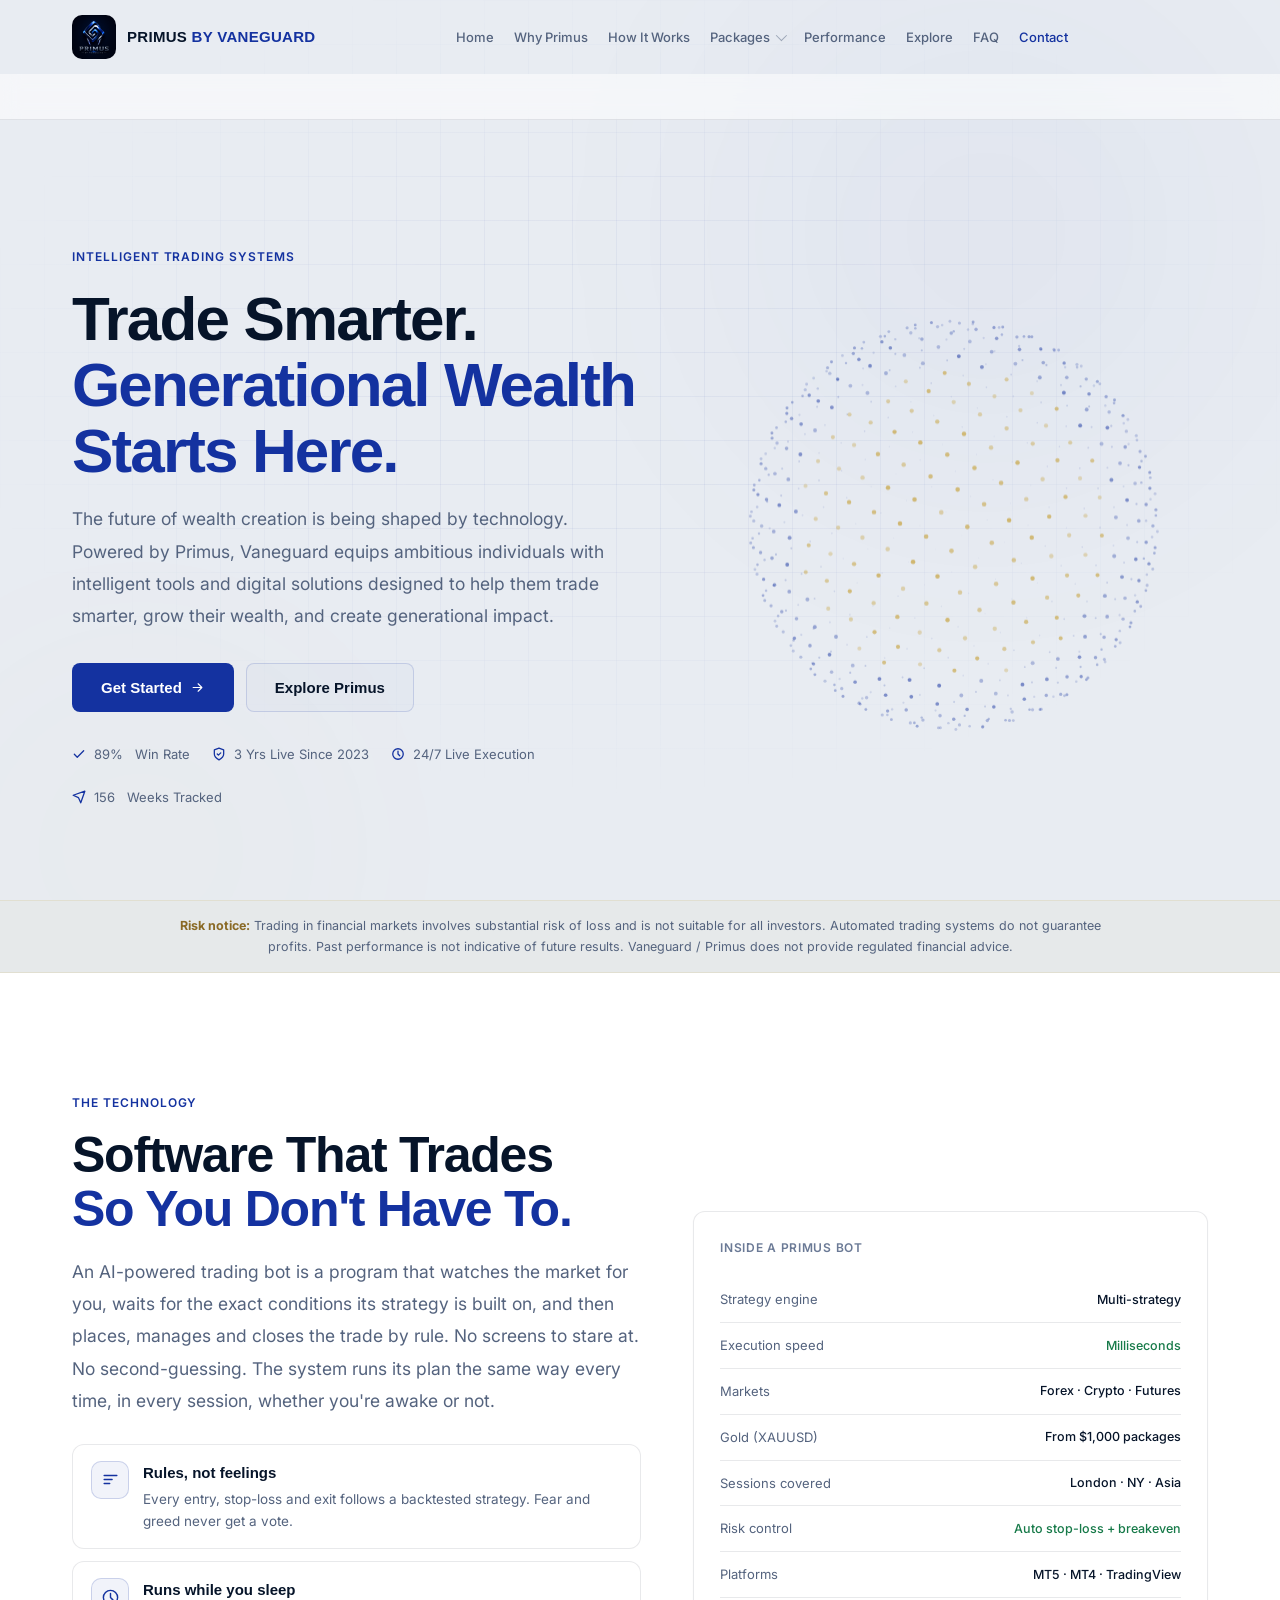
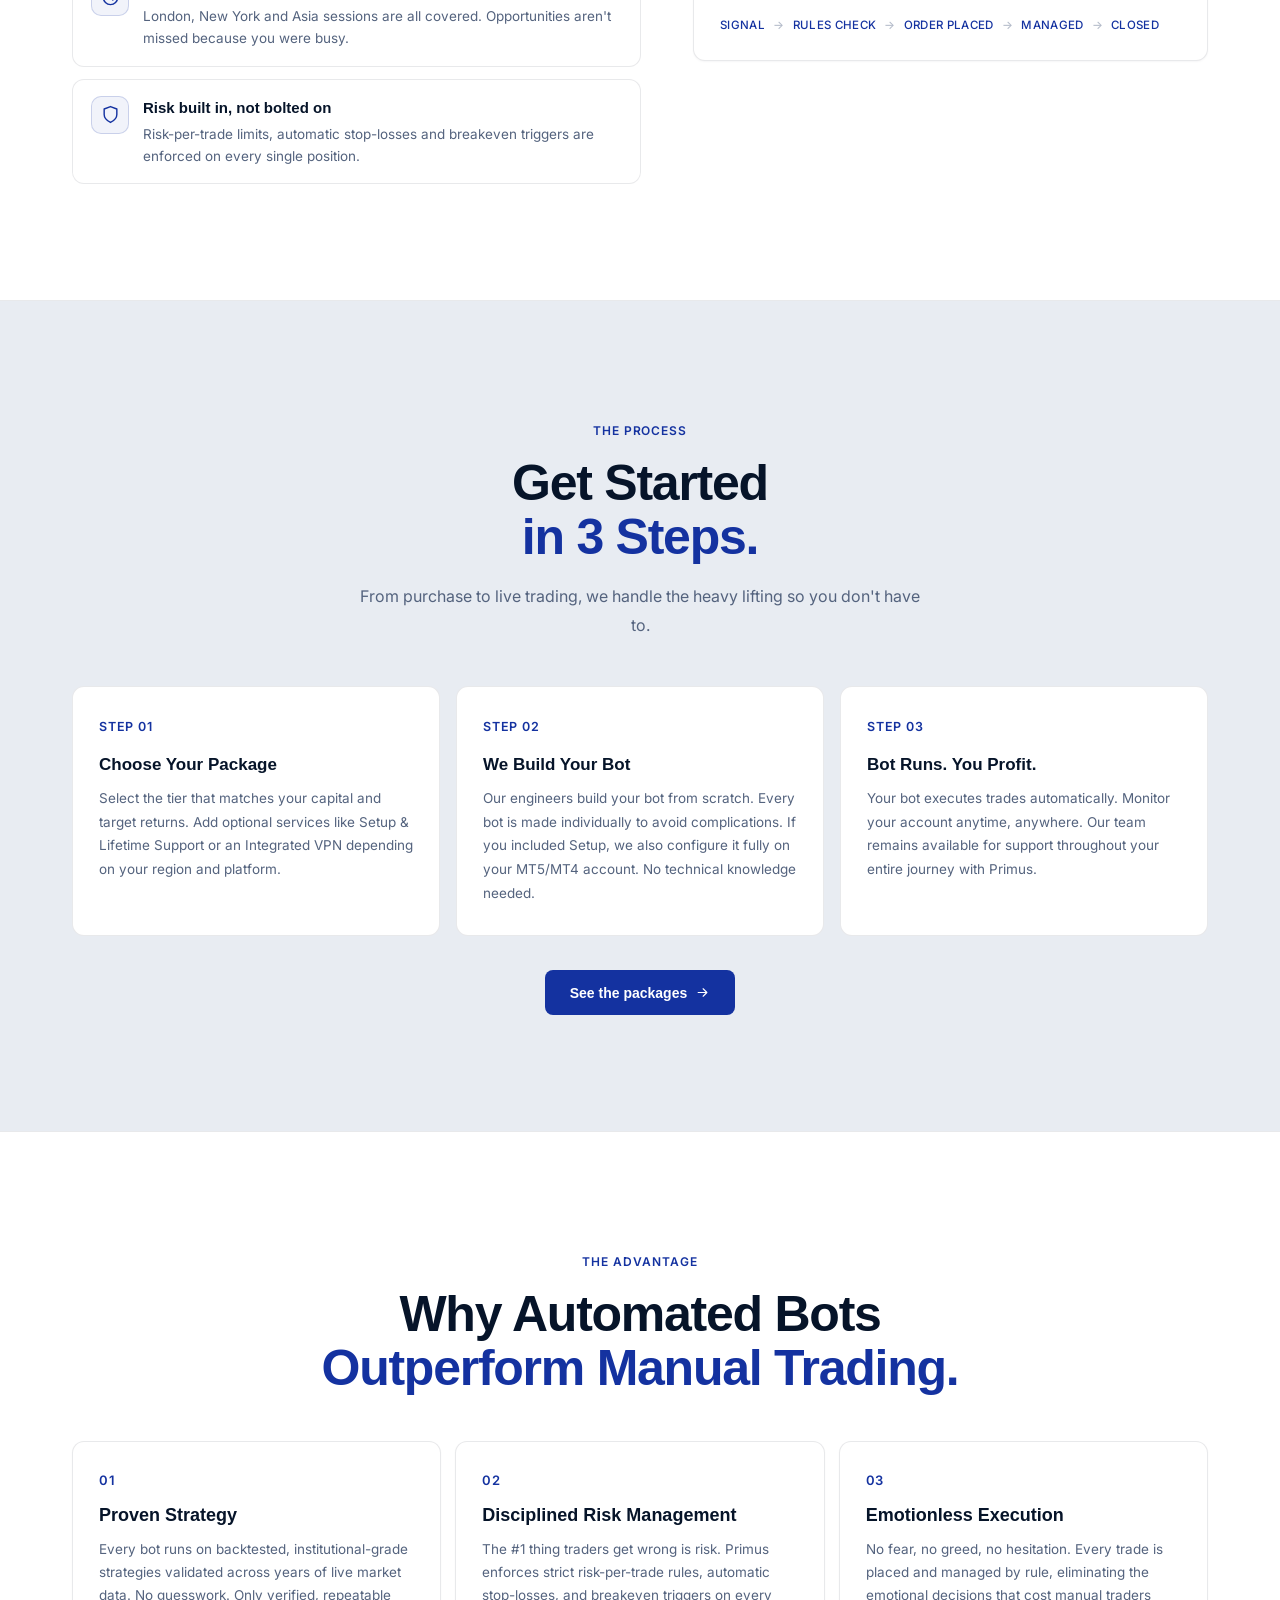
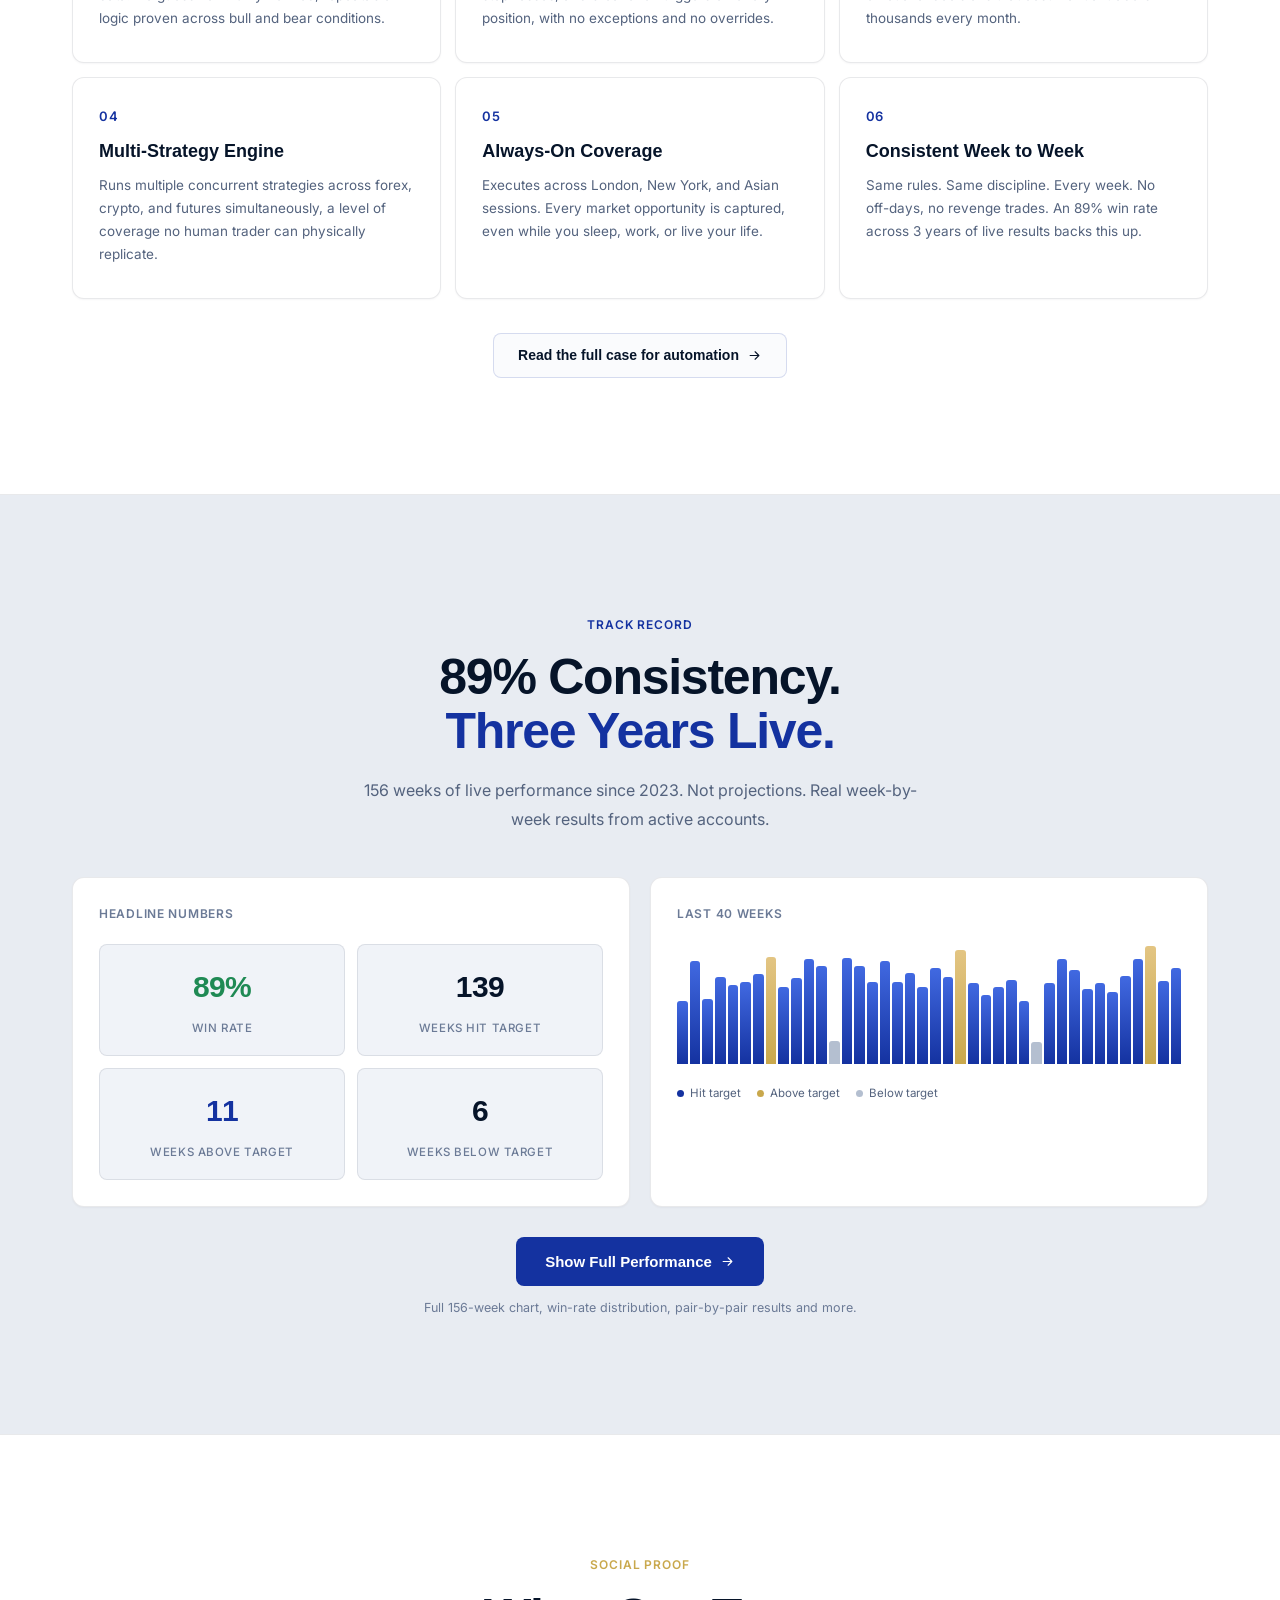
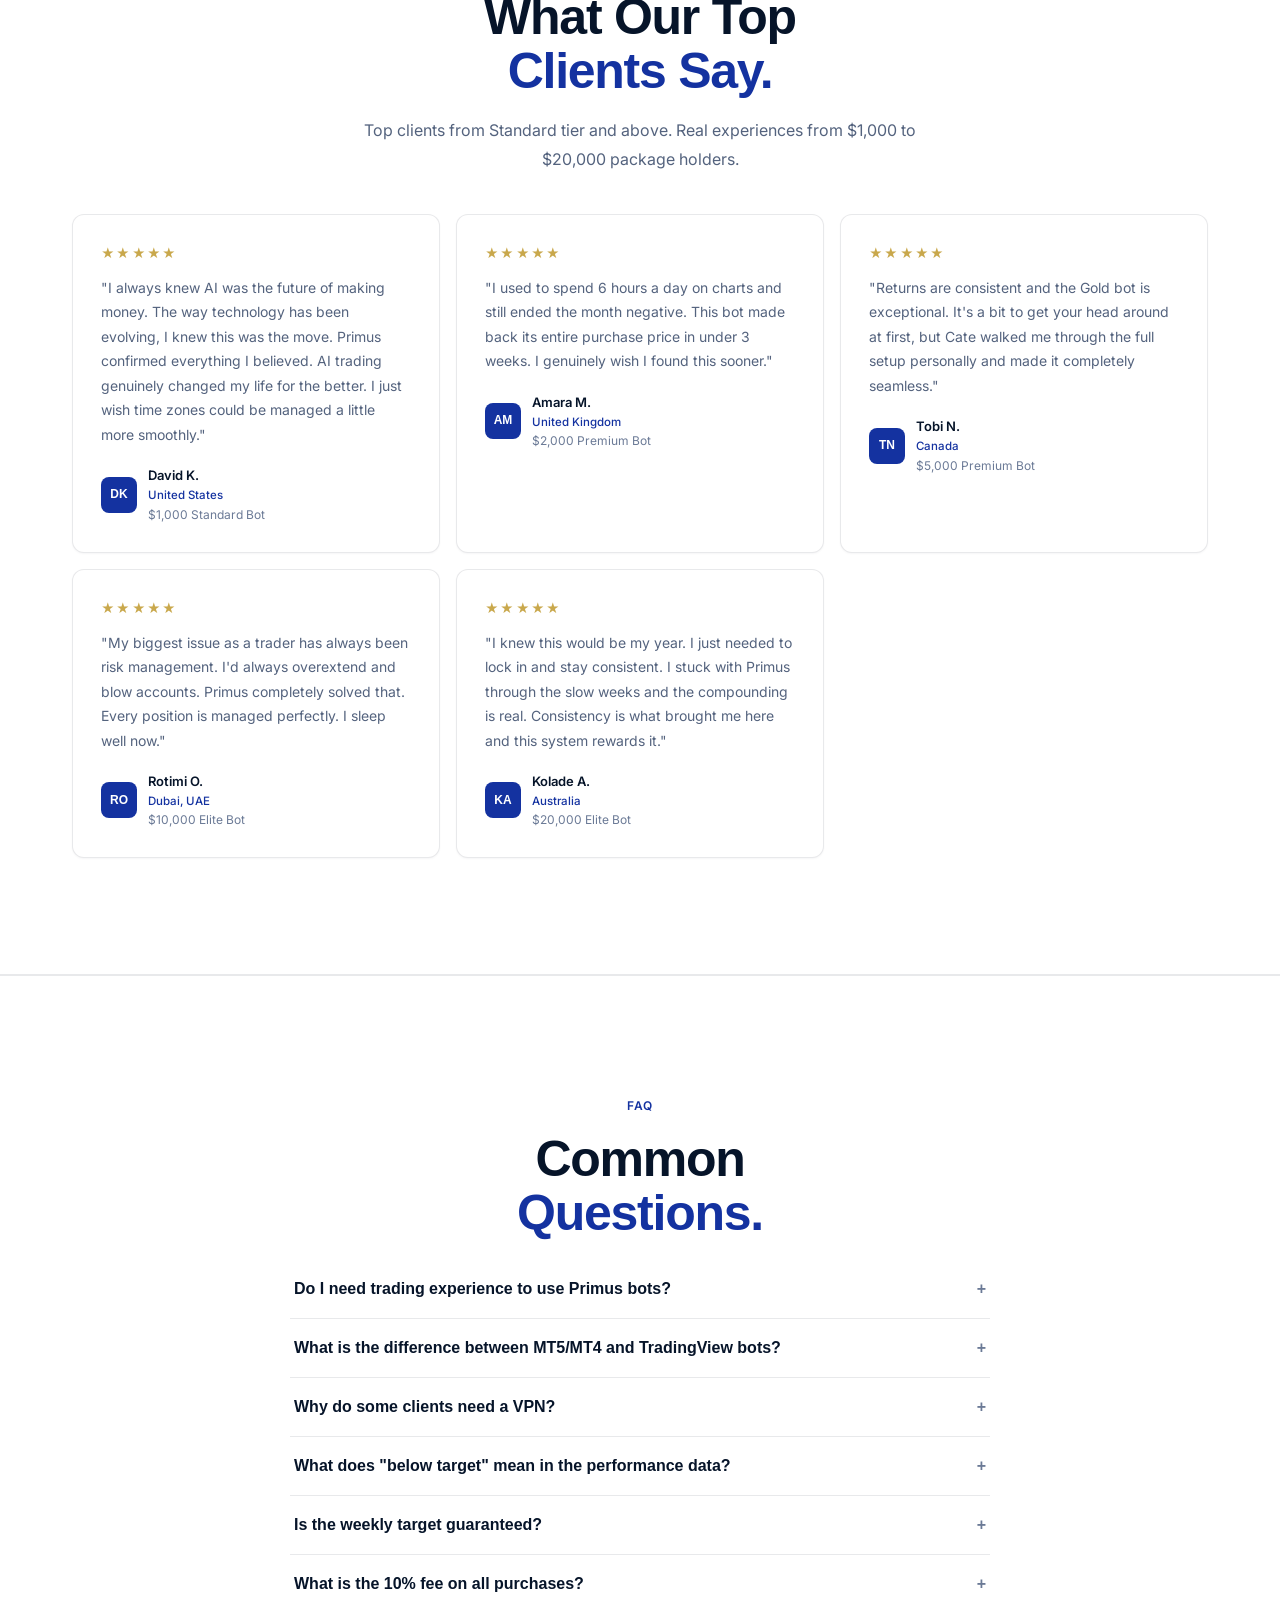
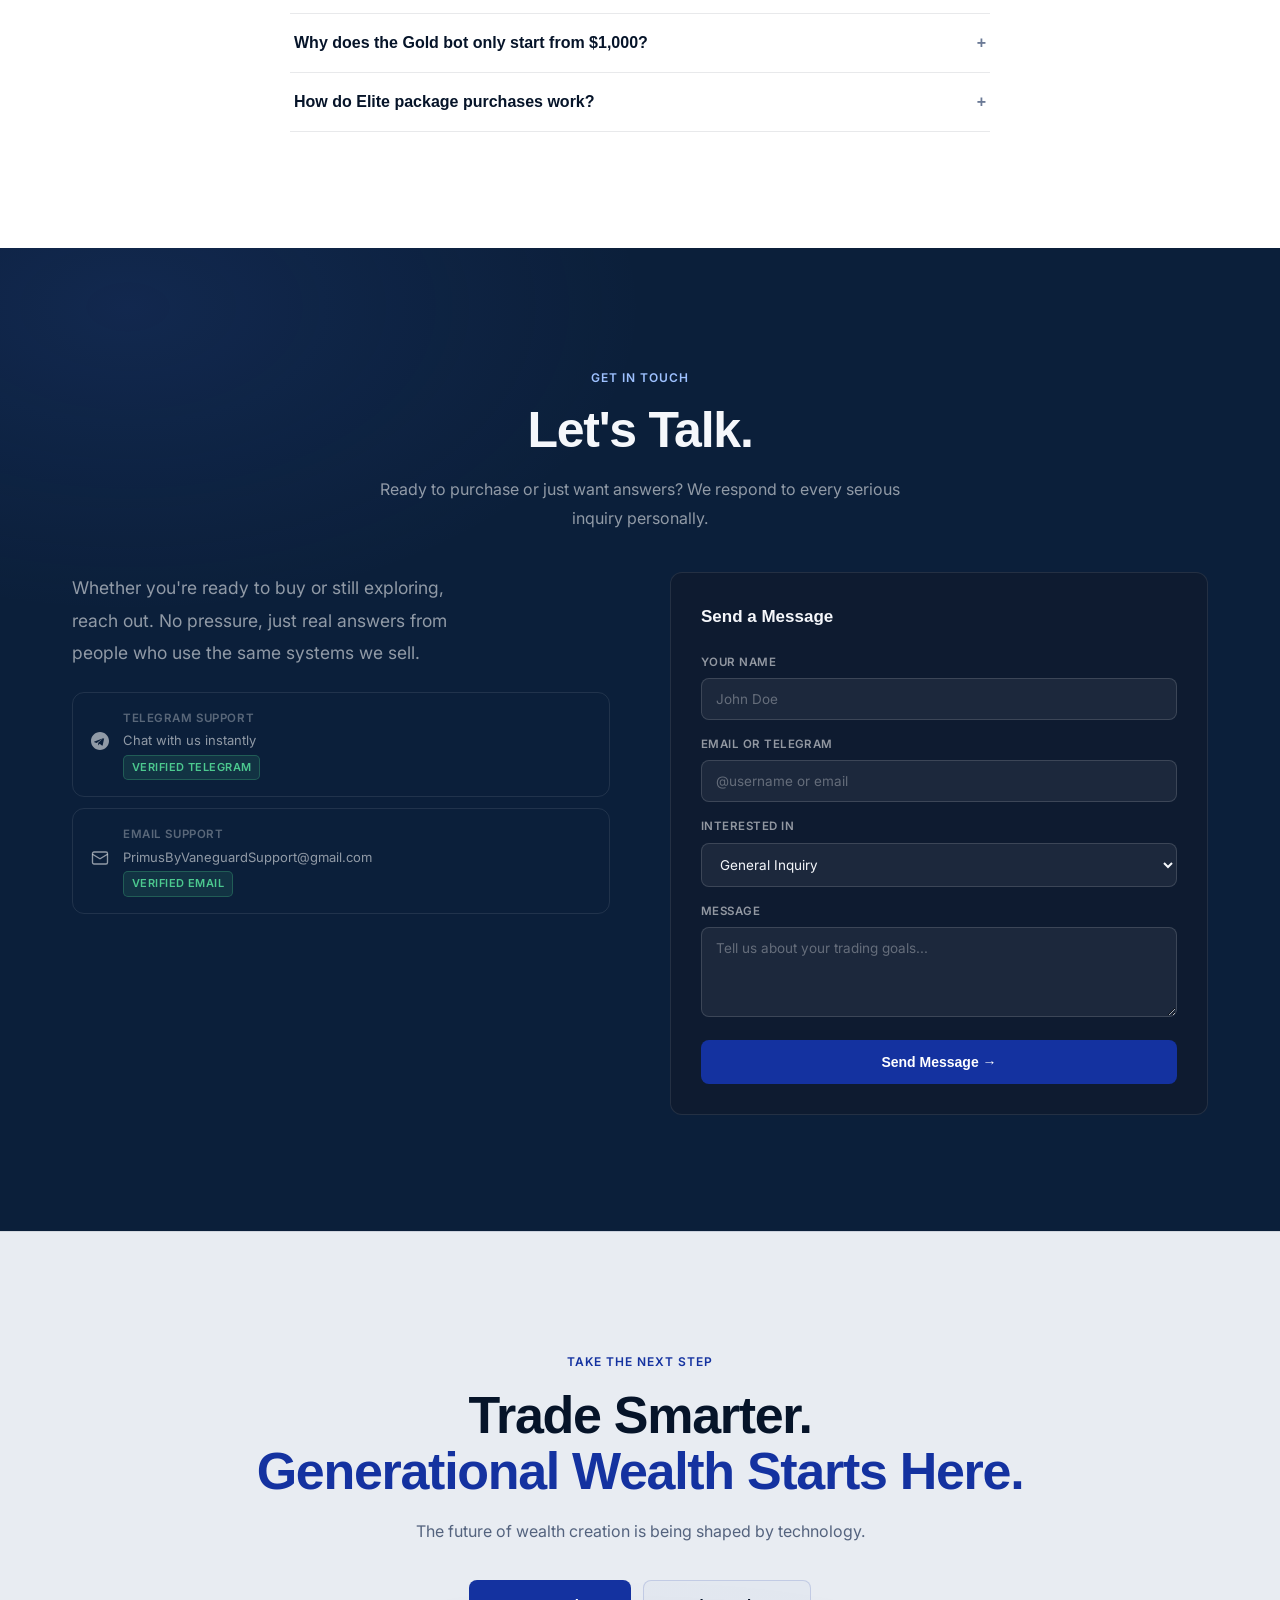
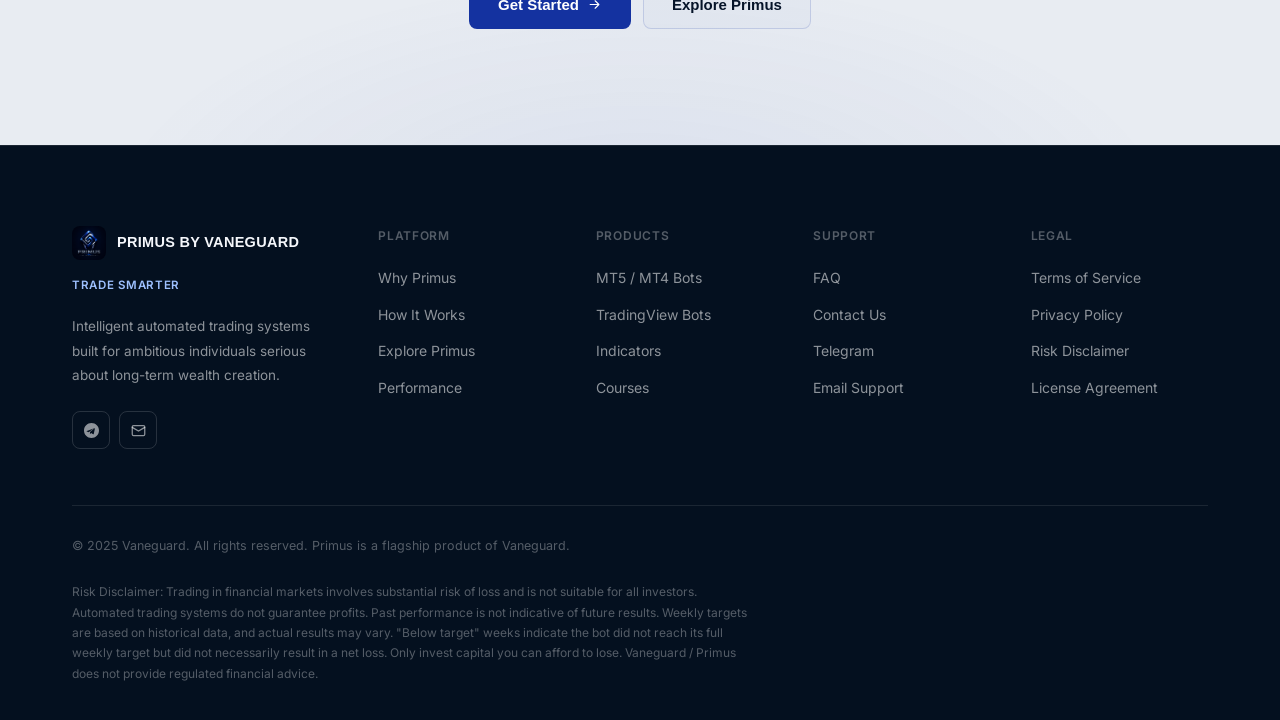
==== commit 528ed865: "Update index.html" ====
--- a/index.html
+++ b/index.html
@@ -11,7 +11,508 @@
 <link rel="preconnect" href="https://fonts.googleapis.com">
 <link rel="preconnect" href="https://fonts.gstatic.com" crossorigin>
 <link href="https://fonts.googleapis.com/css2?family=Manrope:wght@500;600;700;800&family=Inter:wght@400;500;600&display=swap" rel="stylesheet">
-<link rel="stylesheet" href="css/design.css">
+<style>
+/* Primus by Vaneguard
+   Design system: tokens, layout, components.
+   .zone-dark re-declares the same tokens with inverted values so
+   dark sections (footer, contact) restyle without duplicate rules. */
+*,*::before,*::after{box-sizing:border-box;margin:0;padding:0}
+html{scroll-behavior:smooth;font-size:16px;-webkit-text-size-adjust:100%;overflow-x:hidden}
+body{background:#E8ECF2;color:#061429;font-family:'Inter',sans-serif;font-weight:400;line-height:1.6;overflow-x:hidden;-webkit-font-smoothing:antialiased}
+a{color:inherit;text-decoration:none}
+img{max-width:100%;display:block}
+button{font-family:inherit}
+::selection{background:rgba(20,50,160,.18);color:#061429}
+
+:root{
+  --bg:#E8ECF2;--bg1:#F0F3F8;--bg2:#FFFFFF;--panel:#FFFFFF;--panel2:#F5F8FC;
+  --line:rgba(6,20,41,.09);--line2:rgba(20,50,160,.16);
+  --blu:#1432A0;--blu2:#1E40C8;--cyan:#4169E1;
+  --bluGlow:rgba(20,50,160,.06);--bluLine:rgba(20,50,160,.32);
+  --red:#e5646f;--amber:#C9A84C;
+  --t1:#061429;--t2:#54637E;--t3:#6B7A96;--t4:#B4BFD0;
+  --disp:'Manrope',sans-serif;--mono:'Inter',sans-serif;
+  --e:cubic-bezier(.32,.72,0,1);--fast:.25s var(--e);--slow:.6s var(--e);
+  --r:8px;--r2:12px;--r3:16px;
+}
+/* dark-zone override: footer, .primus panel, contact section.
+   Same token names, inverted values -> every component below
+   (cards, kickers, buttons, text) adapts automatically. */
+.zone-dark{
+  --bg1:#0B1F3A;--panel:#0e1b30;--panel2:#0c1a2e;
+  --line:rgba(255,255,255,.09);--line2:rgba(255,255,255,.14);
+  --bluGlow:rgba(65,105,225,.14);--bluLine:rgba(65,105,225,.45);
+  --t1:#f5f7fb;--t2:rgba(255,255,255,.55);--t3:rgba(255,255,255,.32);--t4:rgba(255,255,255,.2);
+  color:var(--t1);
+}
+
+.wrap{max-width:1200px;margin:0 auto;padding:0 32px}
+section{position:relative;padding:116px 0}
+.center{text-align:center}
+.center .sec-sub{margin-inline:auto}
+
+/* TYPE */
+.kicker{display:inline-block;font-family:var(--mono);font-size:12px;font-weight:600;letter-spacing:.08em;text-transform:uppercase;color:var(--blu);margin-bottom:16px}
+.zone-dark .kicker{color:#9ec1ff}
+.sec-title{font-family:var(--disp);font-size:clamp(30px,4.4vw,50px);font-weight:800;letter-spacing:-.025em;line-height:1.08;color:var(--t1)}
+.sec-title .g{color:var(--blu)}
+.sec-sub{font-size:16px;font-weight:400;color:var(--t2);line-height:1.8;max-width:560px;margin-top:18px}
+.lede{font-size:clamp(15px,1.7vw,17.5px);font-weight:400;color:var(--t2);line-height:1.85}
+
+/* REVEALS */
+.rv,.rv-l,.rv-r,.rv-s{opacity:0;transform:translateY(12px);transition:opacity .45s ease,transform .45s ease}
+.rv.on,.rv-l.on,.rv-r.on,.rv-s.on{opacity:1;transform:none}
+.d1{transition-delay:.05s}.d2{transition-delay:.09s}.d3{transition-delay:.13s}.d4{transition-delay:.17s}.d5{transition-delay:.21s}.d6{transition-delay:.25s}
+
+/* BUTTONS */
+.btn{position:relative;display:inline-flex;align-items:center;justify-content:center;gap:8px;font-family:var(--disp);font-size:14px;font-weight:700;padding:14px 24px;border-radius:var(--r);border:1px solid transparent;cursor:pointer;transition:background .18s ease,border-color .18s ease,color .18s ease;white-space:nowrap;line-height:1}
+.btn svg{width:15px;height:15px;transition:transform var(--fast)}
+.btn-g{background:var(--blu);color:#fff}
+.btn-g:hover{background:var(--blu2)}
+.btn-o{background:rgba(20,50,160,.02);color:var(--t1);border-color:var(--line2)}
+.btn-o:hover{border-color:var(--bluLine);color:var(--blu);background:var(--bluGlow)}
+.zone-dark .btn-o{color:var(--t1);border-color:var(--line2);background:rgba(255,255,255,.03)}
+.btn-ghost{color:var(--t2);background:transparent}
+.btn-ghost:hover{color:var(--t1)}
+.btn-sm{padding:10px 16px;font-size:13px}
+.btn-lg{padding:16px 28px;font-size:15px}
+
+/* NAV */
+#nav{position:fixed;inset:0 0 auto;z-index:1000;transition:height .3s var(--e),background .3s var(--e),box-shadow .3s var(--e)}
+#nav.stuck{background:rgba(232,236,242,.88);backdrop-filter:blur(24px) saturate(1.3);-webkit-backdrop-filter:blur(24px) saturate(1.3);border-bottom:1px solid var(--line);box-shadow:0 10px 30px rgba(6,20,41,.08)}
+.nav-in{display:flex;align-items:center;justify-content:space-between;gap:14px;height:74px;min-width:0}
+.nav-logo{display:flex;align-items:center;gap:11px;min-width:0;flex:0 1 auto;overflow:hidden}
+.nav-logo-img{width:44px;height:44px;border-radius:10px;object-fit:cover;flex:0 0 44px}
+.nav-name{font-family:var(--disp);font-size:15px;font-weight:800;letter-spacing:.02em;color:var(--t1);line-height:1.1;white-space:nowrap}
+.nav-name b{color:var(--blu);font-weight:700}
+.nav-motto{white-space:nowrap;font-family:var(--mono);font-size:10px;font-weight:500;letter-spacing:.06em;text-transform:uppercase;color:var(--t3)}
+.nav-links{display:flex;align-items:center;gap:2px;list-style:none;min-width:0}
+.nav-links>li{position:relative}
+.nav-links a.top{position:relative;white-space:nowrap;font-size:13.5px;font-weight:500;color:var(--t2);padding:10px 13px;border-radius:8px;transition:var(--fast);display:flex;align-items:center;gap:6px}
+.nav-links a.top:hover,.nav-links a.top.active{color:var(--t1)}
+.nav-links a.top.active{color:var(--blu)}
+.nav-links a.top .car{width:8px;height:8px;border-right:1.4px solid currentColor;border-bottom:1.4px solid currentColor;transform:rotate(45deg) translateY(-2px);transition:var(--fast);opacity:.5}
+.nav-links>li:hover .car{transform:rotate(225deg) translateY(-1px)}
+.mega{position:absolute;top:calc(100% + 10px);left:50%;transform:translateX(-50%) translateY(-6px);background:linear-gradient(180deg,#FFFFFF,#F7F9FC);border:1px solid var(--line2);border-radius:var(--r2);padding:10px;min-width:290px;opacity:0;visibility:hidden;transition:.3s var(--e);box-shadow:0 30px 80px -12px rgba(6,20,41,.25)}
+.nav-links>li:hover .mega,.nav-links>li:focus-within .mega{opacity:1;visibility:visible;transform:translateX(-50%) translateY(0)}
+.mega a{display:flex;align-items:center;gap:13px;padding:10px 12px;border-radius:10px;transition:var(--fast)}
+.mega a:hover,.mega a:focus-visible{background:rgba(20,50,160,.05)}
+.mg-ic{width:34px;height:34px;border-radius:9px;background:var(--bluGlow);border:1px solid rgba(20,50,160,.18);display:flex;align-items:center;justify-content:center;flex-shrink:0}
+.mg-ic svg{width:15px;height:15px;stroke:var(--blu);fill:none;stroke-width:1.8;stroke-linecap:round;stroke-linejoin:round}
+.mg-t{font-size:13.5px;font-weight:700;color:var(--t1)}
+.mg-s{font-size:12px;color:var(--t3);margin-top:1px}
+.mega-all{border-top:1px solid var(--line);margin-top:6px;padding-top:8px}
+.mega-all a{justify-content:center;font-family:var(--mono);font-size:12.5px;font-weight:600;letter-spacing:.03em;text-transform:uppercase;color:var(--blu)}
+.nav-cta{display:flex;align-items:center;gap:10px;flex:0 0 auto}
+.burger{display:none;width:42px;height:42px;border-radius:10px;border:1px solid var(--line2);background:none;cursor:pointer;flex-direction:column;align-items:center;justify-content:center;gap:5px}
+.burger span{display:block;width:18px;height:1.6px;background:var(--t2)}
+#mnav{position:fixed;inset:0;background:rgba(232,236,242,.98);backdrop-filter:blur(20px);z-index:1001;display:none;flex-direction:column;align-items:center;justify-content:flex-start;gap:2px;overflow-y:auto;padding:80px 20px 40px}
+#mnav.open{display:flex}
+#mnav a{font-family:var(--disp);font-size:20px;font-weight:700;color:var(--t1);padding:10px 30px;transition:transform .4s var(--e),opacity .4s var(--e);text-align:center}
+#mnav a:hover{color:var(--blu)}
+#mnav .m-sub{font-size:13.5px;font-weight:400;color:var(--t2);padding:4px 30px}
+.mclose{position:absolute;top:20px;right:24px;width:42px;height:42px;border-radius:var(--r);border:1px solid var(--line2);background:none;color:var(--t2);font-size:18px;cursor:pointer}
+
+/* HERO */
+.hero{position:relative;min-height:100svh;display:flex;align-items:center;overflow:hidden;padding-top:150px}
+.hero-bg-grid{position:absolute;inset:0;background-image:linear-gradient(rgba(20,50,160,.05) 1px,transparent 1px),linear-gradient(90deg,rgba(20,50,160,.05) 1px,transparent 1px);background-size:44px 44px;-webkit-mask-image:radial-gradient(ellipse 75% 65% at 50% 42%,#000 25%,transparent 72%);mask-image:radial-gradient(ellipse 75% 65% at 50% 42%,#000 25%,transparent 72%)}
+.hero-beam{position:absolute;width:70vw;height:70vw;border-radius:50%;filter:blur(120px);opacity:.35;pointer-events:none;background:radial-gradient(circle,rgba(20,50,160,.13),transparent 62%);top:-24%;right:-12%}
+.hero-beam.o2{top:auto;bottom:-30%;right:auto;left:-14%;width:50vw;height:50vw;background:radial-gradient(circle,rgba(201,168,76,.13),transparent 62%);opacity:.3}
+.hero-ticker{position:absolute;top:74px;left:0;right:0;height:46px;overflow:hidden;z-index:2;background:rgba(255,255,255,.55);backdrop-filter:blur(10px);border-bottom:1px solid var(--line)}
+.hero-ticker .tradingview-widget-container{height:46px}
+.h-split{display:grid;grid-template-columns:1.06fr .94fr;gap:52px;align-items:center;position:relative;z-index:2;width:100%}
+.h-gem{width:100%;aspect-ratio:1;max-width:520px;margin:0 auto;position:relative}
+.h-gem canvas{width:100%;height:100%;display:block}
+.eyebrow{display:inline-block;font-family:var(--mono);font-size:12px;font-weight:600;letter-spacing:.08em;text-transform:uppercase;color:var(--blu)}
+.h-title{font-family:var(--disp);font-size:clamp(36px,5.2vw,62px);font-weight:800;letter-spacing:-.03em;line-height:1.06;color:var(--t1);margin:18px 0 20px}
+.h-title .ln{display:block}
+.h-title .g{color:var(--blu)}
+.h-sub{max-width:560px}
+.h-cta{display:flex;gap:12px;flex-wrap:wrap;margin-top:30px}
+.h-trust{display:flex;gap:22px;flex-wrap:wrap;margin-top:32px}
+.h-trust div{display:flex;align-items:center;gap:8px;font-size:13px;color:var(--t2)}
+.h-trust svg{width:14px;height:14px;stroke:var(--blu);fill:none;stroke-width:2.2;stroke-linecap:round;stroke-linejoin:round;flex-shrink:0}
+@media(max-width:1024px){.h-split{grid-template-columns:1fr;gap:0}.h-gem{order:-1;max-width:300px}}
+@media(max-width:999px){.h-split{grid-template-columns:1fr}.h-gem{order:-1;max-width:240px;margin:0 auto 4px}}
+@media(max-width:640px){.hero{min-height:auto;padding-top:108px;padding-bottom:40px}.h-trust{gap:14px}.h-gem{max-width:200px}.h-title{margin-top:16px}}
+
+.risk-strip{background:rgba(201,168,76,.05);border-block:1px solid rgba(201,168,76,.16);padding:14px 0}
+.risk-strip p{font-size:12.5px;color:var(--t2);line-height:1.7;text-align:center;max-width:960px;margin:0 auto}
+.risk-strip b{color:#8a6a26;font-weight:700}
+
+/* CRYSTAL CARDS */
+.card{background:var(--panel);border:1px solid var(--line);border-radius:var(--r2);position:relative;overflow:hidden;transition:border-color .18s ease,box-shadow .18s ease;box-shadow:0 1px 2px rgba(6,20,41,.04)}
+.zone-dark .card{box-shadow:none}
+.card:hover{border-color:var(--line2);box-shadow:0 6px 20px rgba(6,20,41,.08)}
+.zone-dark .card:hover{box-shadow:none;border-color:var(--line2)}
+.card>*{position:relative}
+.ic{width:44px;height:44px;border-radius:10px;background:var(--bluGlow);border:1px solid rgba(20,50,160,.18);display:flex;align-items:center;justify-content:center;flex-shrink:0}
+.ic svg{width:19px;height:19px;stroke:var(--blu);fill:none;stroke-width:1.8;stroke-linecap:round;stroke-linejoin:round}
+
+/* FIND-IT CARDS (why-section) */
+.findit{display:grid;grid-template-columns:repeat(3,1fr);gap:14px}
+.fi-card{padding:32px 26px;display:flex;flex-direction:column;align-items:flex-start}
+.fi-badge{font-family:var(--mono);font-size:11px;font-weight:600;letter-spacing:.06em;text-transform:uppercase;color:var(--blu);background:var(--bluGlow);border:1px solid rgba(20,50,160,.2);padding:4px 10px;border-radius:6px;margin-bottom:18px}
+.fi-num{font-family:var(--mono);font-size:13px;font-weight:600;letter-spacing:.06em;color:var(--blu);line-height:1;margin-bottom:14px}
+.fi-title{font-family:var(--disp);font-size:18px;font-weight:700;color:var(--t1);margin-bottom:8px}
+.fi-desc{font-size:13.5px;color:var(--t2);line-height:1.7;flex:1}
+.fi-go{margin-top:20px;font-family:var(--mono);font-size:12.5px;font-weight:600;letter-spacing:.03em;text-transform:uppercase;color:var(--blu);display:flex;align-items:center;gap:7px;transition:gap var(--fast)}
+.fi-go svg{width:12px;height:12px;stroke:var(--blu);fill:none;stroke-width:2;stroke-linecap:round;transition:transform .3s var(--e)}
+
+@media(max-width:1200px){.findit{grid-template-columns:repeat(2,1fr)}}
+@media(max-width:640px){.findit{grid-template-columns:1fr}}
+
+/* STEP GRID */
+.stepgrid{display:grid;grid-template-columns:repeat(3,1fr);gap:16px;margin-top:46px}
+.step{background:var(--panel);border:1px solid var(--line);border-radius:var(--r2);padding:30px 26px;position:relative;transition:border-color .18s ease}
+.step:hover{border-color:var(--line2)}
+.step-n{font-family:var(--mono);font-size:12.5px;font-weight:600;color:var(--blu);letter-spacing:.06em;margin-bottom:14px}
+.step h3{font-family:var(--disp);font-size:17px;font-weight:800;color:var(--t1);margin-bottom:9px}
+.step p{font-size:13.5px;color:var(--t2);line-height:1.75}
+@media(max-width:860px){.stepgrid{grid-template-columns:1fr}}
+
+/* PHILO / PRIMUS PANEL */
+.philo{display:grid;grid-template-columns:.9fr 1.1fr;gap:60px;align-items:center}
+.philo-gem{display:flex;align-items:center;justify-content:center}
+.philo-gem canvas{width:100%;height:100%}
+@media(max-width:1024px){.philo{grid-template-columns:1fr;gap:38px}.philo-gem{max-width:280px;margin:0 auto}}
+.pf-list{display:flex;flex-direction:column;gap:14px}
+.pf-item{display:flex;gap:16px;align-items:flex-start;padding:20px;border:1px solid var(--line);border-radius:var(--r2);background:var(--panel);transition:border-color .18s ease}
+.pf-item:hover{border-color:var(--line2)}
+.pf-text h4{font-family:var(--disp);font-size:15px;font-weight:800;color:var(--t1);margin-bottom:4px}
+.pf-text p{font-size:13px;color:var(--t2);line-height:1.65}
+.pv-panel{background:var(--panel);border:1px solid var(--line);border-radius:var(--r2);padding:28px}
+.pv-header{display:flex;justify-content:space-between;align-items:center;margin-bottom:20px}
+.pv-title{font-family:var(--mono);font-size:12px;font-weight:600;color:var(--t3);letter-spacing:.06em;text-transform:uppercase}
+.pv-chart{height:96px;display:flex;align-items:flex-end;gap:2px;margin-bottom:20px}
+.pv-bar{flex:1;border-radius:3px 3px 0 0;min-width:0;transform:scaleY(0);transform-origin:bottom;transition:transform .6s var(--e)}
+.chart-grow .pv-bar{transform:scaleY(1)}
+.pv-bar.w{background:linear-gradient(to top,var(--blu),var(--cyan))}
+.pv-bar.a{background:linear-gradient(to top,var(--amber),#e3c583)}
+.pv-bar.m{background:var(--t4)}
+.pv-stats{display:grid;grid-template-columns:repeat(3,1fr);gap:10px}
+.pvs{text-align:center}
+.pvs-val{font-family:var(--disp);font-size:1.3rem;font-weight:800;color:var(--t1)}
+.pvs-lbl{font-family:var(--mono);font-size:11px;color:var(--t3);letter-spacing:.05em;text-transform:uppercase;margin-top:3px}
+
+/* STAT ROW */
+.stat-row{display:grid;grid-template-columns:repeat(4,1fr);gap:1px;background:var(--line);border:1px solid var(--line);border-radius:var(--r2);overflow:hidden;margin-top:44px}
+.stat-cell{background:var(--panel);padding:26px 22px;text-align:center}
+.stat-v{font-family:var(--disp);font-size:clamp(22px,3vw,30px);font-weight:800;color:var(--t1);letter-spacing:-.02em;font-variant-numeric:tabular-nums}
+.stat-v.green{color:#1f8a54}.stat-v.blue{color:var(--blu)}
+.stat-l{font-family:var(--mono);font-size:11.5px;font-weight:500;letter-spacing:.05em;text-transform:uppercase;color:var(--t3);margin-top:8px;display:flex;align-items:center;justify-content:center;gap:6px}
+@media(max-width:760px){.stat-row{grid-template-columns:1fr 1fr}}
+
+/* PERFORMANCE PANELS */
+.perf-grid{display:grid;grid-template-columns:1fr 1fr;gap:20px;margin-top:20px}
+.perf-panel{background:var(--panel);border:1px solid var(--line);border-radius:var(--r2);padding:28px}
+.perf-panel-title{font-family:var(--mono);font-size:12px;color:var(--t3);letter-spacing:.06em;text-transform:uppercase;margin-bottom:20px;font-weight:600}
+.bar-chart{height:140px;display:flex;align-items:flex-end;gap:2px}
+.pc-bar{flex:1;border-radius:2px 2px 0 0;min-width:0;transition:opacity .2s;transform:scaleY(0);transform-origin:bottom}
+.chart-grow .pc-bar{transform:scaleY(1)}
+.pc-bar:hover{opacity:.72}
+.pc-bar.w{background:linear-gradient(to top,var(--blu),var(--cyan))}
+.pc-bar.a{background:linear-gradient(to top,var(--amber),#e3c583)}
+.pc-bar.m{background:var(--t4)}
+.perf-legend{display:flex;gap:16px;font-size:11.5px;color:var(--t2);margin-top:14px;flex-wrap:wrap}
+.leg-dot{width:7px;height:7px;border-radius:50%;display:inline-block;margin-right:6px;vertical-align:middle}
+.donut-wrap{display:flex;flex-direction:column;align-items:center}
+.donut-svg{width:170px;height:170px}
+.donut-svg circle{transition:stroke-dasharray 1s ease,stroke-dashoffset 1s ease}
+.donut-legend{display:flex;flex-direction:column;gap:9px;margin-top:18px;width:100%}
+.dl-row{display:flex;align-items:center;justify-content:space-between;font-size:12.5px}
+.dl-left{display:flex;align-items:center;gap:8px;color:var(--t2)}
+.dl-val{font-weight:700;color:var(--t1)}
+@media(max-width:900px){.perf-grid{grid-template-columns:1fr}}
+
+.pairs-grid{display:grid;grid-template-columns:repeat(3,1fr);gap:14px;margin-top:16px}
+.pair-card{padding:22px}
+.pair-name{font-size:13.5px;font-weight:600;color:var(--t1);margin-bottom:12px;display:flex;align-items:center;justify-content:center;gap:7px}
+.pair-tag{font-family:var(--mono);font-size:10.5px;font-weight:600;letter-spacing:.05em;text-transform:uppercase;padding:2px 7px;border-radius:5px;background:rgba(201,168,76,.15);color:#9c7a2e}
+.pair-chart{height:150px;margin:6px 0 14px;border-radius:9px;overflow:hidden;border:1px solid var(--line)}
+.pair-chart .tradingview-widget-container{height:100%;width:100%}
+.pair-rate{font-family:var(--disp);font-size:1.7rem;font-weight:800;color:#1f8a54}
+.pair-lbl{font-family:var(--mono);font-size:11.5px;color:var(--t3);letter-spacing:.05em;text-transform:uppercase;margin-top:3px}
+@media(max-width:760px){.pairs-grid{grid-template-columns:1fr 1fr}}
+@media(max-width:480px){.pairs-grid{grid-template-columns:1fr}}
+
+.perf-detail-grid{display:grid;grid-template-columns:repeat(3,1fr);gap:14px;margin-top:20px}
+.pd-card{padding:22px;text-align:center}
+.pd-icon{font-size:1.5rem;margin-bottom:8px}
+.pd-val{font-family:var(--disp);font-size:1.4rem;font-weight:800;color:var(--t1);margin-bottom:3px}
+.pd-val.green{color:#1f8a54}
+.pd-lbl{font-size:11px;color:var(--t2)}
+@media(max-width:760px){.perf-detail-grid{grid-template-columns:1fr}}
+
+/* REVIEWS */
+.reviews-grid{display:grid;grid-template-columns:repeat(auto-fill,minmax(280px,1fr));gap:16px}
+.r-card{padding:28px}
+.r-stars{color:var(--amber);font-size:13px;letter-spacing:.1em;margin-bottom:12px}
+.r-text{font-size:14px;color:var(--t2);line-height:1.75;margin-bottom:18px}
+.r-author{display:flex;align-items:center;gap:11px}
+.r-av{width:36px;height:36px;border-radius:8px;background:var(--blu);color:#fff;display:flex;align-items:center;justify-content:center;font-size:12px;font-weight:700;flex-shrink:0;font-family:var(--disp)}
+.r-name{font-size:13px;font-weight:600;color:var(--t1)}
+.r-pkg{font-size:12px;color:var(--t3)}
+.r-country{font-size:11.5px;color:var(--blu);font-weight:500}
+.swipe-hint{display:none;font-size:12px;color:var(--t3);margin-top:14px}
+@media(max-width:900px){.reviews-grid{display:flex;overflow-x:auto;scroll-snap-type:x mandatory;gap:14px;margin:0 -32px;padding:0 32px 10px;-webkit-overflow-scrolling:touch;scrollbar-width:none}.reviews-grid::-webkit-scrollbar{display:none}.r-card{min-width:min(84%,340px);scroll-snap-align:center}.swipe-hint{display:block}}
+
+/* PRICING */
+.tab-bar{display:inline-flex;gap:4px;background:var(--panel);border:1px solid var(--line);border-radius:var(--r);padding:4px;margin-top:20px}
+.tab-btn{padding:10px 20px;border-radius:6px;font-family:var(--disp);font-size:13.5px;font-weight:700;border:none;cursor:pointer;background:transparent;color:var(--t2);transition:var(--fast);white-space:nowrap}
+.tab-btn.active{background:var(--blu);color:#fff}
+.tab-panel{display:none}
+.tab-panel.active{display:block}
+.tier-hdr{display:flex;align-items:center;gap:16px;margin-bottom:16px;margin-top:44px}
+.tier-tag{font-family:var(--disp);font-size:16px;font-weight:800;color:var(--t1);white-space:nowrap}
+.tier-line{flex:1;height:1px;background:var(--line)}
+.cards-row{display:grid;grid-template-columns:repeat(auto-fill,minmax(260px,1fr));gap:14px}
+.p-card{padding:28px}
+.p-badge{position:static;display:inline-block;margin-bottom:14px;background:var(--t1);color:var(--bg);font-family:var(--mono);font-size:11px;font-weight:600;letter-spacing:.05em;text-transform:uppercase;padding:5px 10px;border-radius:6px}
+.p-badge.contact{background:var(--blu);color:#fff}
+.p-price{font-family:var(--disp);font-size:2rem;font-weight:800;color:var(--t1);line-height:1;margin-bottom:4px}
+.p-fee{font-size:12px;color:var(--t3);margin-bottom:6px}
+.p-target{font-family:var(--mono);font-size:12.5px;font-weight:500;color:#177a49;margin-bottom:18px}
+.p-features{list-style:none;margin-bottom:22px}
+.p-features li{font-size:13px;color:var(--t2);padding:4px 0;display:flex;align-items:center;gap:8px}
+.p-features li::before{content:'';width:12px;height:1px;background:var(--t4);flex-shrink:0}
+.p-features li.gold::before{content:'';width:6px;height:6px;border-radius:50%;background:var(--amber)}
+.p-btn{width:100%;padding:13px;border-radius:var(--r);font-family:var(--disp);font-size:13.5px;font-weight:700;cursor:pointer;transition:var(--fast);text-align:center;text-decoration:none;display:block;border:1px solid transparent}
+.p-btn-sel{background:transparent;color:var(--t1);border-color:var(--line2)}
+.p-btn-sel:hover,.p-btn-sel.sel{background:var(--t1);color:var(--bg);border-color:var(--t1)}
+.p-btn-contact{background:transparent;color:var(--blu);border-color:var(--bluLine)}
+.p-btn-contact:hover{background:var(--blu);color:#fff}
+.card-addons{margin-top:16px;padding-top:16px;border-top:1px solid var(--line);display:flex;flex-direction:column;gap:8px}
+.addons-hdr{display:flex;align-items:center;justify-content:space-between;font-family:var(--mono);font-size:11px;font-weight:600;letter-spacing:.05em;text-transform:uppercase;color:var(--t3);margin-bottom:2px}
+.addons-tap{font-size:11px;font-weight:600;letter-spacing:.02em;text-transform:none;color:var(--blu)}
+.card-addon-row{display:flex;align-items:center;gap:9px;padding:9px 11px;border-radius:9px;border:1px solid var(--line);background:var(--bg1);transition:border-color .15s,background .15s;text-decoration:none}
+.card-addon-row:hover{border-color:var(--bluLine);background:var(--bluGlow)}
+.addon-plus{width:18px;height:18px;flex-shrink:0;border-radius:4px;background:var(--blu);color:#fff;font-size:11px;font-weight:700;display:flex;align-items:center;justify-content:center;line-height:1}
+.addon-lbl{font-size:12.5px;color:var(--t2);flex:1}
+.addon-price-tag{font-family:var(--mono);font-size:12px;color:var(--blu);font-weight:600}
+.p-note{font-size:13.5px;color:var(--t2);margin-top:20px;padding:12px 16px;background:var(--bluGlow);border:1px solid var(--bluLine);border-radius:var(--r);max-width:560px}
+
+.ind-grid{display:grid;grid-template-columns:repeat(auto-fill,minmax(240px,1fr));gap:14px;margin-top:20px}
+.ind-card{padding:26px}
+.ind-icon{font-size:1.3rem;margin-bottom:10px}
+.ind-name{font-family:var(--disp);font-size:16px;font-weight:800;color:var(--t1);margin-bottom:3px}
+.ind-tagline{font-size:12.5px;color:var(--blu);font-weight:600;margin-bottom:10px}
+.ind-desc{font-size:13px;color:var(--t2);line-height:1.65;margin-bottom:16px}
+.ind-price{font-family:var(--disp);font-size:1.4rem;font-weight:800;color:var(--t1);margin-bottom:3px}
+.ind-fee{font-size:12px;color:var(--t3);margin-bottom:16px}
+
+/* CHECKOUT BAR + MODAL (dark, matches source) */
+.checkout-bar{position:fixed;bottom:0;left:0;right:0;z-index:600;background:#0B1F3A;border-top:1px solid rgba(255,255,255,.08);padding:16px 32px;display:flex;align-items:center;justify-content:space-between;gap:16px;flex-wrap:wrap;transform:translateY(100%);transition:transform .4s var(--e)}
+.checkout-bar.visible{transform:translateY(0)}
+.cb-items{font-size:12.5px;color:rgba(255,255,255,.7);max-width:60vw;overflow:hidden;text-overflow:ellipsis;white-space:nowrap}
+.cb-total{font-family:var(--disp);font-size:1.5rem;font-weight:800;color:#fff}
+.cb-actions{display:flex;gap:11px}
+.cb-clear{background:transparent;color:rgba(255,255,255,.72);border:1px solid rgba(255,255,255,.22);padding:11px 18px;border-radius:var(--r);font-size:13.5px;cursor:pointer;transition:var(--fast)}
+.cb-clear:hover{color:#fff}
+.cb-pay{background:var(--blu);color:#fff;padding:11px 26px;border-radius:var(--r);font-family:var(--disp);font-size:13.5px;font-weight:700;border:none;cursor:pointer;transition:var(--fast)}
+.cb-pay:hover{background:var(--blu2)}
+.modal-overlay{display:none;position:fixed;inset:0;z-index:700;background:rgba(6,20,41,.6);backdrop-filter:blur(8px);align-items:center;justify-content:center}
+.modal-overlay.open{display:flex}
+.modal{background:#fff;border-radius:var(--r3);padding:34px;max-width:440px;width:92%;position:relative;box-shadow:0 24px 80px rgba(6,20,41,.3);max-height:90vh;overflow-y:auto}
+.modal-close{position:absolute;top:14px;right:16px;width:36px;height:36px;background:none;border:1px solid var(--line);border-radius:var(--r);font-size:18px;cursor:pointer;color:var(--t2)}
+.modal h2{font-family:var(--disp);font-size:20px;font-weight:800;color:var(--t1);margin-bottom:20px}
+.modal-row{display:flex;justify-content:space-between;padding:10px 0;border-bottom:1px solid var(--line);font-size:13px}
+.modal-row span:first-child{color:var(--t2)}
+.modal-row span:last-child{font-weight:600;color:var(--t1)}
+.modal-total{display:flex;justify-content:space-between;padding:16px 0 20px;font-family:var(--disp);font-size:19px;font-weight:800;color:var(--t1)}
+.modal-note{background:var(--bluGlow);border-radius:var(--r);padding:13px;font-size:12px;color:var(--t2);line-height:1.6;margin-bottom:20px}
+.modal-actions{display:flex;gap:11px}
+.modal-pay{flex:2;background:var(--t1);color:#fff;padding:13px;border-radius:var(--r);font-family:var(--disp);font-size:13.5px;font-weight:700;border:none;cursor:pointer}
+.modal-pay:hover{background:var(--blu)}
+.modal-back{flex:1;background:transparent;color:var(--t2);padding:13px;border-radius:var(--r);border:1px solid var(--line2);cursor:pointer;font-size:13.5px}
+
+/* FAQ */
+.faq-wrap{max-width:700px;margin-top:20px}
+.faq-item{border-bottom:1px solid var(--line)}
+.faq-q{width:100%;display:flex;justify-content:space-between;align-items:center;padding:20px 4px;background:none;border:none;cursor:pointer;font-family:var(--disp);font-size:16px;font-weight:700;color:var(--t1);text-align:left;gap:16px}
+.faq-icon{font-size:16px;color:var(--t3);transition:transform .25s var(--e);flex-shrink:0}
+.faq-item.open .faq-icon{transform:rotate(45deg);color:var(--blu)}
+.faq-a{font-size:14px;color:var(--t2);line-height:1.75;max-height:0;overflow:hidden;transition:max-height .35s var(--e),padding .2s;padding:0 4px}
+.faq-item.open .faq-a{max-height:260px;padding-bottom:18px}
+
+/* CONTACT */
+.contact-grid{display:grid;grid-template-columns:1fr 1fr;gap:60px;margin-top:40px;align-items:start}
+.c-links{display:flex;flex-direction:column;gap:11px;margin-top:22px}
+.c-link{display:flex;align-items:center;gap:14px;padding:16px 18px;border:1px solid var(--line);border-radius:var(--r2);color:var(--t2);text-decoration:none;font-size:13.5px;transition:var(--fast)}
+.c-link:hover{border-color:var(--bluLine);color:var(--t1);background:var(--bluGlow)}
+.c-link-icon{font-size:18px;flex-shrink:0}
+.c-link-body{display:flex;flex-direction:column}
+.c-link-label{font-family:var(--mono);font-size:11.5px;font-weight:600;letter-spacing:.05em;text-transform:uppercase;color:var(--t3);margin-bottom:3px}
+.c-link-val{font-size:13px;color:var(--t2)}
+.c-badge{display:inline-flex;align-items:center;gap:5px;font-family:var(--mono);font-size:11px;font-weight:600;letter-spacing:.04em;text-transform:uppercase;color:#4cc98f;background:rgba(63,174,125,.14);border:1px solid rgba(63,174,125,.34);padding:3px 8px;border-radius:5px;margin-top:4px;width:fit-content}
+.contact-form{background:var(--panel);border:1px solid var(--line);border-radius:var(--r2);padding:30px}
+.contact-form h3{font-family:var(--disp);font-size:17px;font-weight:800;color:var(--t1);margin-bottom:22px}
+.cf-grp{margin-bottom:15px}
+.cf-grp label{display:block;font-family:var(--mono);font-size:11.5px;font-weight:600;color:var(--t2);letter-spacing:.04em;text-transform:uppercase;margin-bottom:7px}
+.cf-grp input,.cf-grp textarea,.cf-grp select{width:100%;background:rgba(255,255,255,.06);border:1px solid var(--line2);border-radius:var(--r);padding:12px 14px;color:var(--t1);font-family:'Inter',sans-serif;font-size:13.5px;outline:none;transition:border-color .2s;resize:vertical}
+.cf-grp input::placeholder,.cf-grp textarea::placeholder{color:var(--t3)}
+.cf-grp input:focus,.cf-grp textarea:focus,.cf-grp select:focus{border-color:var(--bluLine)}
+.cf-grp textarea{min-height:90px}
+.cf-grp select option{background:#0B1F3A;color:#fff}
+.cf-submit{width:100%;padding:14px;background:var(--blu);color:#fff;border:none;border-radius:var(--r);font-family:var(--disp);font-size:14px;font-weight:700;cursor:pointer;transition:var(--fast)}
+.cf-submit:hover{background:var(--blu2)}
+@media(max-width:900px){.contact-grid{grid-template-columns:1fr;gap:32px}}
+
+/* CTA BANNER */
+.cta-band{border-top:1px solid var(--line);background:radial-gradient(ellipse 70% 80% at 50% 115%,rgba(20,50,160,.07),transparent 60%)}
+
+/* FOOTER (sphere lives here) */
+footer{border-top:1px solid var(--line);padding:80px 0 36px;position:relative;overflow:hidden}
+.f-sphere{position:absolute;right:-110px;bottom:-110px;width:400px;height:400px;opacity:.5;pointer-events:auto;z-index:0}
+.f-grid{display:grid;grid-template-columns:1.5fr 1fr 1fr 1fr 1fr;gap:40px;margin-bottom:56px;position:relative;z-index:1}
+.f-logo{display:flex;align-items:center;gap:11px;margin-bottom:16px}
+.f-logo img{width:34px;height:34px;border-radius:8px;object-fit:cover}
+.f-name{font-family:var(--disp);font-size:14.5px;font-weight:800;letter-spacing:.02em;color:var(--t1)}
+.f-motto{font-family:var(--mono);font-size:11.5px;font-weight:600;letter-spacing:.06em;text-transform:uppercase;color:#9ec1ff;margin-bottom:20px}
+.f-desc{font-size:13.5px;color:var(--t2);line-height:1.8;max-width:300px;margin-bottom:24px}
+.f-social{display:flex;gap:9px}
+.f-soc{width:38px;height:38px;border-radius:var(--r);border:1px solid var(--line2);display:flex;align-items:center;justify-content:center;transition:border-color .18s ease,background .18s ease}
+.f-soc:hover{border-color:var(--bluLine);background:var(--bluGlow)}
+.f-soc svg{width:15px;height:15px;color:var(--t2)}
+.f-soc:hover svg{color:#9ec1ff}
+.f-h{font-family:var(--mono);font-size:12px;font-weight:600;letter-spacing:.06em;text-transform:uppercase;color:var(--t3);margin-bottom:20px}
+.f-ls{list-style:none;display:flex;flex-direction:column;gap:11px}
+.f-ls a{font-size:14px;color:var(--t2);transition:color .18s ease}
+.f-ls a:hover{color:#fff}
+.f-btm{border-top:1px solid var(--line);padding-top:30px;display:flex;justify-content:space-between;gap:26px;flex-wrap:wrap;position:relative;z-index:1}
+.f-copy{font-size:12.5px;color:var(--t3)}
+.f-mini{font-size:12px;color:var(--t3);line-height:1.7;max-width:680px}
+@media(max-width:1024px){.f-grid{grid-template-columns:1fr 1fr}.f-brand{grid-column:1/-1}}
+@media(max-width:900px){.f-grid{grid-template-columns:1fr;gap:36px}.f-btm{flex-direction:column}.f-sphere{width:260px;height:260px}}
+
+/* UTILS */
+#pbar{position:fixed;inset:0 auto auto 0;height:2px;background:var(--blu);z-index:9999;width:0;transition:width .12s linear}
+#stop{position:fixed;bottom:24px;right:24px;width:44px;height:44px;border-radius:var(--r);background:var(--panel);border:1px solid var(--line2);color:var(--blu);cursor:pointer;display:flex;align-items:center;justify-content:center;z-index:500;opacity:0;transform:translateY(16px);transition:var(--fast);box-shadow:0 8px 24px rgba(6,20,41,.12)}
+#stop.vis{opacity:1;transform:none}
+#stop:hover{border-color:var(--bluLine)}
+#stop svg{width:17px;height:17px}
+.skip-link{position:absolute;left:-9999px;top:0;z-index:1200;background:var(--blu);color:#fff;padding:12px 20px;border-radius:0 0 var(--r) 0;font-weight:600;font-size:14px}
+.skip-link:focus{left:0}
+a:focus-visible,button:focus-visible,input:focus-visible,textarea:focus-visible,select:focus-visible,.card:focus-visible,canvas:focus-visible{outline:2px solid var(--blu);outline-offset:3px;border-radius:6px}
+
+/* the sphere runs everywhere; density is reduced on small screens in JS */
+canvas.pv-orb{display:block;width:100%;height:100%;background:transparent;outline:none;-webkit-tap-highlight-color:transparent;touch-action:pan-y}
+
+/* INNER PAGE HEADER */
+.page-head{position:relative;padding:150px 0 60px;overflow:hidden}
+.page-head .hero-bg-grid{-webkit-mask-image:radial-gradient(ellipse 80% 90% at 50% 0%,#000 20%,transparent 70%);mask-image:radial-gradient(ellipse 80% 90% at 50% 0%,#000 20%,transparent 70%)}
+.page-head .wrap{position:relative;z-index:2}
+.page-head .sec-title{font-size:clamp(34px,5.4vw,60px)}
+.page-head .lede{max-width:640px;margin-top:18px}
+.crumb{font-family:var(--mono);font-size:12px;letter-spacing:.04em;text-transform:uppercase;color:var(--t3);margin-bottom:22px;display:flex;gap:10px;align-items:center}
+.crumb a{color:var(--t2)}.crumb a:hover{color:var(--blu)}
+.crumb span{opacity:.5}
+@media(max-width:640px){.page-head{padding:112px 0 44px}}
+
+/* WHAT-IS SECTION (home) */
+.what-grid{display:grid;grid-template-columns:1.05fr .95fr;gap:52px;align-items:center}
+.what-points{display:grid;gap:12px;margin-top:26px}
+.what-pt{display:flex;gap:14px;align-items:flex-start;padding:16px 18px;border:1px solid var(--line);border-radius:var(--r2);background:var(--panel)}
+.what-pt .ic{width:38px;height:38px;border-radius:10px}
+.what-pt h4{font-family:var(--disp);font-size:15px;font-weight:800;color:var(--t1);margin-bottom:3px}
+.what-pt p{font-size:13.5px;color:var(--t2);line-height:1.65}
+.what-visual{position:relative}
+.what-visual .card{padding:26px}
+.tick{display:flex;justify-content:space-between;align-items:center;padding:12px 0;border-bottom:1px solid var(--line);font-size:13px}
+.tick:last-child{border-bottom:0}
+.tick .k{color:var(--t2)}
+.tick .v{font-family:var(--mono);font-size:12.5px;font-weight:500;color:var(--t1)}
+.tick .v.up{color:#177a49}
+.flow{display:flex;align-items:center;gap:8px;margin-top:18px;font-family:var(--mono);font-size:11.5px;font-weight:500;letter-spacing:.03em;text-transform:uppercase;color:var(--t3);flex-wrap:wrap}
+.flow b{color:var(--blu);font-weight:500}
+.flow i{font-style:normal;opacity:.5}
+@media(max-width:960px){.what-grid{grid-template-columns:1fr;gap:32px}}
+
+/* PERFORMANCE SNAPSHOT (home) */
+.snap{display:grid;grid-template-columns:1fr 1fr;gap:20px;margin-top:44px;align-items:stretch}
+.snap .card{padding:26px}
+.snap-stats{display:grid;grid-template-columns:1fr 1fr;gap:12px}
+.snap-stat{padding:18px 16px;border:1px solid var(--line);border-radius:var(--r);background:var(--bg1);text-align:center}
+.snap-cta{margin-top:30px;text-align:center}
+@media(max-width:860px){.snap{grid-template-columns:1fr}}
+
+/* PENDING METRICS (performance page) */
+.metric-grid{display:grid;grid-template-columns:repeat(5,1fr);gap:14px;margin-top:20px}
+.metric .stat-l{color:var(--t2)}
+.metric{padding:22px 20px;border:1px solid var(--line);border-radius:var(--r2);background:var(--panel)}
+.metric .stat-v{font-size:clamp(20px,2.4vw,26px)}
+.metric .stat-l{justify-content:flex-start;text-align:left}
+.months{display:grid;grid-template-columns:repeat(12,1fr);gap:6px;margin-top:16px}
+.mo{aspect-ratio:1;border-radius:8px;border:1px solid var(--line);background:var(--bg1);display:flex;flex-direction:column;align-items:center;justify-content:center;gap:5px}
+.mo b{font-family:var(--mono);font-size:11px;color:var(--t3);font-weight:500;letter-spacing:.05em;text-transform:uppercase}
+.mo span{font-family:var(--disp);font-size:clamp(14px,1.5vw,19px);font-weight:800;color:#177a49}
+@media(max-width:1100px){.metric-grid{grid-template-columns:repeat(3,1fr)}}
+@media(max-width:1000px){.months{grid-template-columns:repeat(6,1fr)}}
+@media(max-width:700px){.metric-grid{grid-template-columns:1fr 1fr}}
+@media(max-width:480px){.months{grid-template-columns:repeat(4,1fr)}}
+
+/* EXPLORE PAGE */
+.ex-toc{display:flex;gap:8px;flex-wrap:wrap;margin-top:28px}
+.ex-toc a{font-family:var(--mono);font-size:12.5px;font-weight:500;letter-spacing:.03em;color:var(--t2);border:1px solid var(--line2);padding:8px 14px;border-radius:6px;transition:var(--fast)}
+.ex-toc a:hover{color:var(--blu);border-color:var(--bluLine);background:var(--bluGlow)}
+.ex-block{max-width:760px;margin:0 auto}
+.ex-block .sec-title{font-size:clamp(26px,3.6vw,40px)}
+.ex-block p{font-size:16px;color:var(--t2);line-height:1.85;margin-top:18px}
+.ex-block p b{color:var(--t1);font-weight:600}
+.ex-block .lead{font-size:clamp(17px,2vw,20px);color:var(--t1);font-weight:400;line-height:1.7}
+.ex-compare{display:grid;grid-template-columns:1fr 1fr;gap:16px;margin-top:34px}
+.ex-col{padding:28px}
+.ex-col h3{font-family:var(--disp);font-size:18px;font-weight:800;color:var(--t1);margin-bottom:16px;display:flex;align-items:center;gap:10px}
+.ex-col h3 .pill{font-family:var(--mono);font-size:11px;font-weight:600;letter-spacing:.04em;text-transform:uppercase;padding:4px 8px;border-radius:5px}
+.pill.bad{color:#b23a48;background:rgba(229,100,111,.12);border:1px solid rgba(229,100,111,.3)}
+.pill.good{color:#1f8a54;background:rgba(63,174,125,.12);border:1px solid rgba(63,174,125,.3)}
+.ex-col ul{list-style:none;display:grid;gap:11px}
+.ex-col li{font-size:14px;color:var(--t2);line-height:1.6;padding-left:22px;position:relative}
+.ex-col li::before{content:'';position:absolute;left:0;top:9px;width:11px;height:1.5px;background:var(--t4)}
+.ex-col.good li::before{width:6px;height:6px;border-radius:50%;background:var(--blu);top:7px}
+.ex-quote{margin:44px auto 0;max-width:760px;padding:30px 34px;border-left:2px solid var(--amber);background:linear-gradient(90deg,rgba(201,168,76,.07),transparent);border-radius:0 var(--r2) var(--r2) 0}
+.ex-quote p{font-family:var(--disp);font-size:clamp(17px,2vw,21px);font-weight:600;color:var(--t1);line-height:1.55;margin:0}
+.ex-steps{display:grid;grid-template-columns:repeat(3,1fr);gap:14px;margin-top:36px}
+@media(max-width:860px){.ex-compare,.ex-steps{grid-template-columns:1fr}}
+
+/* HOME → sub-page CTA rows */
+.cta-row{display:flex;gap:12px;flex-wrap:wrap;justify-content:center;margin-top:34px}
+
+@media(prefers-reduced-motion:reduce){
+  *,*::before,*::after{animation-duration:.01ms!important;animation-iteration-count:1!important;transition-duration:.01ms!important}
+  .pc-bar,.pv-bar{transform:scaleY(1)}
+  .rv,.rv-l,.rv-r,.rv-s{opacity:1;transform:none}
+}
+
+@media(max-width:1280px){.nav-links a.top{padding:10px 9px;font-size:13px}.nav-motto{display:none}}
+@media(max-width:1140px){.nav-links li.opt{display:none}}
+@media(max-width:1040px){.nav-links a.top{padding:10px 7px;font-size:12.5px}.nav-cta .btn-o{display:none}}
+@media(max-width:960px){.nav-motto{display:none}}
+@media(max-width:900px){
+  section{padding:88px 0}
+  .wrap{padding:0 22px}
+  .nav-links,.nav-cta .btn-o{display:none}
+  .burger{display:flex}
+  .btn-lg{padding:16px 30px;font-size:13.5px}
+  .stat-row{grid-template-columns:1fr 1fr}
+  .primus-grid,.contact-grid{grid-template-columns:1fr}
+  .f-ls a{display:inline-block;padding:8px 0}
+}
+@media(max-width:640px){
+  .nav-in{height:64px;gap:10px}
+  .nav-logo-img{width:36px;height:36px;flex:0 0 36px;border-radius:9px}
+  .nav-name{font-size:13.5px}
+  .nav-cta .btn-sm{padding:9px 15px;font-size:11.5px}
+  .burger{width:38px;height:38px}
+  #nav.stuck .nav-in{height:60px}
+  section{padding:68px 0}
+  .wrap{padding:0 18px}
+  .sec-sub{font-size:15px}
+  #stop{bottom:18px;right:18px;width:42px;height:42px}
+  .findit,.stepgrid,.stat-row,.pairs-grid,.perf-detail-grid,.ind-grid,.cards-row{grid-template-columns:1fr}
+}
+
+</style>
 </head>
 <body>
 <a href="#main" class="skip-link">Skip to content</a>
@@ -314,7 +815,310 @@
 </footer>
 
 <button id="stop" aria-label="Back to top"><svg viewBox="0 0 24 24" fill="none" stroke="currentColor" stroke-width="2.4" stroke-linecap="round" aria-hidden="true"><path d="m18 15-6-6-6 6"/></svg></button>
-<script src="js/engine.js" defer></script>
-<script src="js/page.js" defer></script>
+<script>
+/* Primus by Vaneguard
+   Interaction: navigation, reading progress, mobile menu,
+   scroll reveals, and the point-sphere canvas. */
+
+/* ── NAV / PROGRESS / MOBILE MENU ── */
+(function(){
+  function init(){
+    var nav=document.getElementById('nav'),pbar=document.getElementById('pbar'),stop=document.getElementById('stop'),fab=document.getElementById('tgFab');
+    function onScroll(){
+      var y=scrollY;
+      if(nav) nav.classList.toggle('stuck',y>24);
+      if(pbar){var h=document.documentElement.scrollHeight-innerHeight;pbar.style.width=(h>0?y/h*100:0)+'%';}
+      if(stop) stop.classList.toggle('vis',y>700);
+      if(fab) fab.classList.toggle('show',y>520);
+    }
+    addEventListener('scroll',onScroll,{passive:true});
+    onScroll();
+    if(stop) stop.addEventListener('click',function(){scrollTo({top:0,behavior:'smooth'})});
+    var burger=document.getElementById('burger'),mnav=document.getElementById('mnav');
+    if(burger&&mnav){
+      var openMenu=function(){mnav.classList.add('open');burger.setAttribute('aria-expanded','true');var f=mnav.querySelector('.mclose');if(f)f.focus();};
+      var closeMenu=function(){mnav.classList.remove('open');burger.setAttribute('aria-expanded','false');};
+      burger.addEventListener('click',openMenu);
+      mnav.querySelectorAll('a,.mclose').forEach(function(el){el.addEventListener('click',closeMenu)});
+      addEventListener('keydown',function(e){if(e.key==='Escape'&&mnav.classList.contains('open')){closeMenu();burger.focus();}});
+    }
+    /* active link: match current page, then section in view */
+    var here=location.pathname.split('/').pop()||'index.html';
+    document.querySelectorAll('.nav-links a.top').forEach(function(a){
+      var href=a.getAttribute('href')||'';
+      var file=href.split('#')[0]||'index.html';
+      if(file===here&&href.indexOf('#')===-1) a.classList.add('active');
+    });
+    var navMap={};
+    document.querySelectorAll('.nav-links a.top').forEach(function(a){
+      var href=a.getAttribute('href')||'';
+      var file=href.split('#')[0]||'index.html', hash=href.split('#')[1];
+      if(hash&&file===here) navMap[hash]=a;
+    });
+    if(Object.keys(navMap).length){
+      var spyObs=new IntersectionObserver(function(es){es.forEach(function(e){
+        if(e.isIntersecting&&navMap[e.target.id]){
+          document.querySelectorAll('.nav-links a.top.active').forEach(function(a){a.classList.remove('active');});
+          navMap[e.target.id].classList.add('active');
+        }
+      });},{rootMargin:'-40% 0px -55% 0px'});
+      document.querySelectorAll('section[id]').forEach(function(s){spyObs.observe(s);});
+    }
+  }
+  document.readyState==='loading'?addEventListener('DOMContentLoaded',init):init();
+})();
+
+/* ── SCROLL REVEALS ── */
+(function(){
+  var io=new IntersectionObserver(function(es){es.forEach(function(e){if(e.isIntersecting){e.target.classList.add('on');io.unobserve(e.target);}});},{threshold:.12,rootMargin:'0px 0px -40px 0px'});
+  function init(){document.querySelectorAll('.rv,.rv-l,.rv-r,.rv-s,.stg').forEach(function(el){io.observe(el);});}
+  document.readyState==='loading'?addEventListener('DOMContentLoaded',init):init();
+})();
+
+/* Point sphere: golden-spiral distribution generated at runtime.
+   Follows the pointer, idles on its own, and reduces detail under load. */
+(function(){
+  var TAU = Math.PI*2;
+  function buildSphere(canvas){
+    var ctx = canvas.getContext('2d');
+    var small = innerWidth<760;
+    var density = +canvas.dataset.density||480;
+    if(small) density = Math.min(density, 340);
+    var speed = +canvas.dataset.speed||1;
+    var W,H,R,cx,cy,dpr=Math.min(devicePixelRatio||1,small?1.5:1.75);
+    var pts=[], rotY=0.15, rotX=0.32, targX=0.32, targY=null, visible=true;
+    if('IntersectionObserver' in window){
+      new IntersectionObserver(function(es){es.forEach(function(e){visible=e.isIntersecting;});},{threshold:0}).observe(canvas);
+    }
+    function size(){
+      var r=canvas.getBoundingClientRect();
+      W=r.width;H=r.height;
+      canvas.width=W*dpr;canvas.height=H*dpr;
+      ctx.setTransform(dpr,0,0,dpr,0,0);
+      cx=W/2;cy=H/2;R=Math.min(W,H)*0.40;
+    }
+    function build(){
+      pts=[];
+      var golden=Math.PI*(3-Math.sqrt(5));
+      for(var i=0;i<density;i++){
+        var y=1-(i/(density-1))*2, rad=Math.sqrt(1-y*y), th=golden*i;
+        pts.push({x:Math.cos(th)*rad, y:y, z:Math.sin(th)*rad, tw:Math.random()*TAU});
+      }
+    }
+    var host = canvas.parentElement || canvas;
+    host.addEventListener('pointermove', function(e){
+      var r=host.getBoundingClientRect();
+      targX=0.32+((e.clientY-r.top)/r.height-.5)*0.9;
+      targY=0.15+((e.clientX-r.left)/r.width-.5)*0.7;
+    });
+    host.addEventListener('pointerleave', function(){ targX=0.32; targY=null; });
+
+    var last=0, ftSum=0, ftN=0, qCool=0, pFrac=1, motion=1;
+    function governQuality(dt){
+      ftSum+=dt; ftN++;
+      if(ftN<30) return;
+      var avg=ftSum/ftN; ftSum=0; ftN=0;
+      if(qCool>0){ qCool--; return; }
+      var SLOW=20.5, FAST=13.0;
+      if(avg>SLOW){
+        if(pFrac>0.35){ pFrac=Math.max(0.0,pFrac-0.33); qCool=4; return; }
+        if(motion>0.45){ motion=0.40; qCool=4; return; }
+        return;
+      }
+      if(avg<FAST){
+        if(motion<1){ motion=1; qCool=4; return; }
+        if(pFrac<1){ pFrac=Math.min(1,pFrac+0.33); qCool=4; }
+      }
+    }
+    function frame(t){
+      requestAnimationFrame(frame);
+      if(!visible) return;
+      var dt = t-last;
+      if(dt<16) return;
+      governQuality(dt);
+      last=t;
+      rotY+=0.0026*speed*motion;
+      rotX+=(targX-rotX)*0.05;
+      if(targY!==null) rotY+=(targY-rotY)*0.02;
+      ctx.clearRect(0,0,W,H);
+      var sy=Math.sin(rotY),cy2=Math.cos(rotY),sx=Math.sin(rotX),cx2=Math.cos(rotX);
+      var proj=[];
+      var limit = Math.floor(pts.length*pFrac);
+      for(var j=0;j<limit;j++){
+        var p=pts[j];
+        var x=p.x*cy2-p.z*sy, z=p.x*sy+p.z*cy2;
+        var y=p.y*cx2-z*sx; z=p.y*sx+z*cx2;
+        proj.push({x:x,y:y,z:z,tw:p.tw});
+      }
+      proj.sort(function(a,b){return a.z-b.z});
+      for(var k=0;k<proj.length;k++){
+        var q=proj[k];
+        var depth=(q.z+1)/2;
+        var px=cx+q.x*R, py=cy+q.y*R;
+        var tw=0.75+Math.sin(t*0.002+q.tw)*0.25;
+        var alpha=(0.08+depth*0.72)*tw;
+        var sz=0.6+depth*1.7;
+        ctx.beginPath();ctx.arc(px,py,sz,0,TAU);
+        ctx.fillStyle = depth>.82
+          ? 'rgba(201,168,76,'+alpha+')'
+          : 'rgba(20,50,160,'+(alpha*0.85)+')';
+        ctx.fill();
+      }
+    }
+    size();build();addEventListener('resize',size);requestAnimationFrame(frame);
+  }
+  function init(){ document.querySelectorAll('canvas.pv-orb').forEach(buildSphere); }
+  document.readyState==='loading'?addEventListener('DOMContentLoaded',init):init();
+})();
+
+</script>
+<script>
+/* Primus by Vaneguard
+   Page logic: package tabs, order summary, FAQ, performance charts. */
+function switchTab(tab,btn){
+  document.querySelectorAll('.tab-panel').forEach(function(p){p.classList.remove('active');p.hidden=true;});
+  document.querySelectorAll('.tab-btn').forEach(function(b){b.classList.remove('active');b.setAttribute('aria-selected','false');});
+  var panel=document.getElementById('tab-'+tab);
+  if(panel){panel.classList.add('active');panel.hidden=false;}
+  btn.classList.add('active');
+  btn.setAttribute('aria-selected','true');
+}
+
+var cart={};
+function toggleCard(card,name,price){
+  if(card.classList.contains('contact-card'))return;
+  var btn=card.querySelector('.p-btn-sel');
+  if(cart[name]){delete cart[name];card.classList.remove('selected');if(btn){btn.classList.remove('sel');btn.textContent='+ Add to Order';}}
+  else{cart[name]=price;card.classList.add('selected');if(btn){btn.classList.add('sel');btn.textContent='Added';}}
+  updateBar();
+}
+function toggleInd(card,name,price){
+  var btn=card.querySelector('.p-btn-sel');
+  if(cart[name]){delete cart[name];card.classList.remove('selected');if(btn){btn.classList.remove('sel');btn.textContent='+ Add to Order';}}
+  else{cart[name]=price;card.classList.add('selected');if(btn){btn.classList.add('sel');btn.textContent='Added';}}
+  updateBar();
+}
+function toggleAddon(row,name,price){
+  if(row.classList.contains('checked')){delete cart[name];row.classList.remove('checked');}
+  else{cart[name]=price;row.classList.add('checked');}
+  updateBar();
+}
+function updateBar(){
+  var keys=Object.keys(cart);
+  var total=keys.reduce(function(s,k){return s+cart[k];},0);
+  document.getElementById('cbTotal').textContent='$'+total.toLocaleString();
+  document.getElementById('cbItems').textContent=keys.length?keys.join(' \u00b7 '):'No items selected';
+  document.getElementById('checkoutBar').classList.toggle('visible',keys.length>0);
+}
+function clearCart(){
+  cart={};
+  document.querySelectorAll('.p-card.selected,.ind-card.selected').forEach(function(c){
+    c.classList.remove('selected');
+    var b=c.querySelector('.p-btn-sel');
+    if(b){b.classList.remove('sel');b.textContent='+ Add to Order';}
+  });
+  document.querySelectorAll('.card-addon-row.checked').forEach(function(r){r.classList.remove('checked');});
+  updateBar();
+}
+function openModal(){
+  var keys=Object.keys(cart);
+  if(!keys.length)return;
+  var total=keys.reduce(function(s,k){return s+cart[k];},0);
+  document.getElementById('modalRows').innerHTML=keys.map(function(k){return '<div class="modal-row"><span>'+k+'</span><span>$'+cart[k].toLocaleString()+'</span></div>';}).join('');
+  document.getElementById('modalTotal').textContent='$'+total.toLocaleString();
+  window._modalOpener=document.activeElement;
+  var ov=document.getElementById('modalOverlay');
+  ov.classList.add('open');
+  var c=ov.querySelector('.modal-close'); if(c)c.focus();
+}
+function closeModal(){
+  document.getElementById('modalOverlay').classList.remove('open');
+  if(window._modalOpener&&window._modalOpener.focus) window._modalOpener.focus();
+}
+addEventListener('keydown',function(e){
+  var o=document.getElementById('modalOverlay');
+  if(e.key==='Escape'&&o&&o.classList.contains('open')) closeModal();
+});
+function openTelegram(){window.open('https://t.me/cateb007','_blank');}
+function toggleFaq(btn){
+  var item=btn.parentElement, open=item.classList.contains('open');
+  document.querySelectorAll('.faq-item').forEach(function(i){
+    i.classList.remove('open');
+    var q=i.querySelector('.faq-q'); if(q) q.setAttribute('aria-expanded','false');
+  });
+  if(!open){ item.classList.add('open'); btn.setAttribute('aria-expanded','true'); }
+}
+
+document.addEventListener('DOMContentLoaded',function(){
+
+  /* packages page: #mt5 / #tv / #ind in the URL selects that tab */
+  function tabFromHash(){
+    var h=(location.hash||'').replace('#','');
+    var btns=document.querySelectorAll('.tab-btn');
+    var idx={mt5:0,tv:1,ind:2}[h];
+    if(idx!==undefined&&btns[idx]&&document.getElementById('tab-'+h)) switchTab(h,btns[idx]);
+  }
+  tabFromHash();
+  addEventListener('hashchange',tabFromHash);
+
+  /* seeded 156-week performance sequence */
+  var seq=[],wc=0,ac=0,mc=0;
+  var missAt=[12,28,45,67,89,130];
+  var aboveAt=[7,22,37,52,68,83,98,112,120,135,148];
+  for(var i=0;i<156;i++){
+    if(missAt.includes(i)&&mc<6){seq.push('m');mc++;}
+    else if(aboveAt.includes(i)&&ac<11){seq.push('a');ac++;}
+    else{seq.push('w');wc++;}
+  }
+  function spread(i,lo,hi){var x=Math.sin(i*12.9898)*43758.5453;x=x-Math.floor(x);return lo+x*(hi-lo);}
+  var heights=seq.map(function(t,i){return t==='w'?spread(i,52,88):t==='a'?spread(i,87,99):spread(i,15,35);});
+
+  var perfEl=document.getElementById('perfChart');
+  if(perfEl){
+    perfEl.setAttribute('role','img');
+    perfEl.setAttribute('aria-label','156 weeks of results: 139 weeks hit target, 11 weeks above target, 6 weeks below target.');
+    seq.forEach(function(t,i){
+      var b=document.createElement('div');
+      b.className='pc-bar '+t;
+      b.style.height=heights[i]+'%';
+      perfEl.appendChild(b);
+    });
+  }
+
+  var pvEl=document.getElementById('pvChart');
+  if(pvEl){pvEl.setAttribute('role','img');pvEl.setAttribute('aria-label','Results for the last 40 weeks, by whether the weekly target was met.');}
+  if(pvEl)seq.slice(0,40).forEach(function(t,i){
+    var b=document.createElement('div');
+    b.className='pv-bar '+t;
+    b.style.height=heights[i]+'%';
+    pvEl.appendChild(b);
+  });
+
+  var circ=2*Math.PI*48;
+  function animateDonut(){
+    var total=156,hit=139,above=11,miss=6;
+    var aboveArc=circ*(above/total),hitArc=circ*(hit/total),missArc=circ*(miss/total);
+    var ae=document.getElementById('donut-above'),he=document.getElementById('donut-hit'),me=document.getElementById('donut-miss');
+    if(ae){ae.style.strokeDasharray=aboveArc+' '+circ;ae.style.strokeDashoffset='0';}
+    if(he){he.style.strokeDasharray=hitArc+' '+circ;he.style.strokeDashoffset=(-aboveArc)+'';}
+    if(me){me.style.strokeDasharray=missArc+' '+circ;me.style.strokeDashoffset=(-(aboveArc+hitArc))+'';}
+  }
+  var donutEl=document.querySelector('.donut-svg');
+  if(donutEl){
+    var donutObs=new IntersectionObserver(function(es){es.forEach(function(e){if(e.isIntersecting){setTimeout(animateDonut,200);donutObs.disconnect();}});},{threshold:0.4});
+    donutObs.observe(donutEl);
+  }else{setTimeout(animateDonut,600);}
+
+  [perfEl,pvEl].forEach(function(chart){
+    if(!chart)return;
+    var bars=chart.querySelectorAll('.pc-bar,.pv-bar');
+    bars.forEach(function(b,i){b.style.transitionDelay=(i*4)+'ms';});
+    var growObs=new IntersectionObserver(function(es){es.forEach(function(e){if(e.isIntersecting){chart.classList.add('chart-grow');growObs.disconnect();}});},{threshold:0.3});
+    growObs.observe(chart);
+  });
+
+});
+
+</script>
 </body>
 </html>
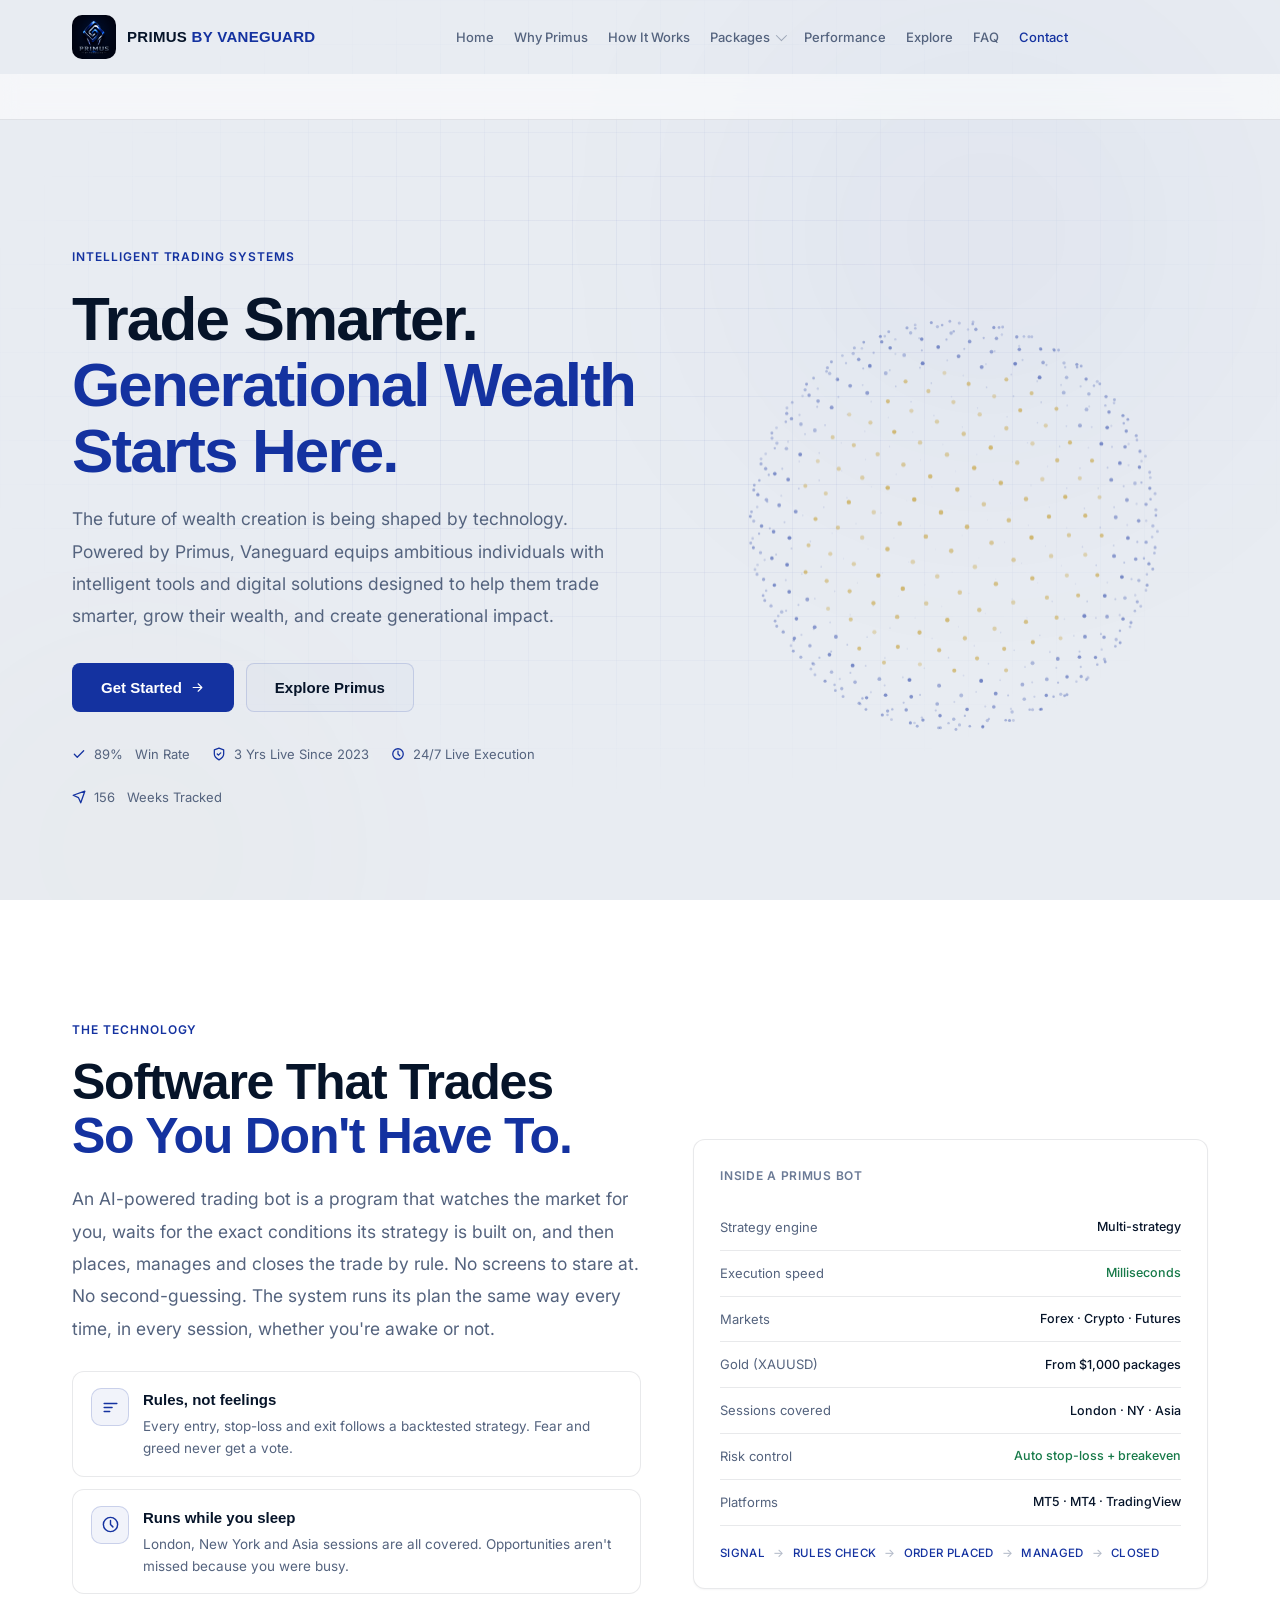
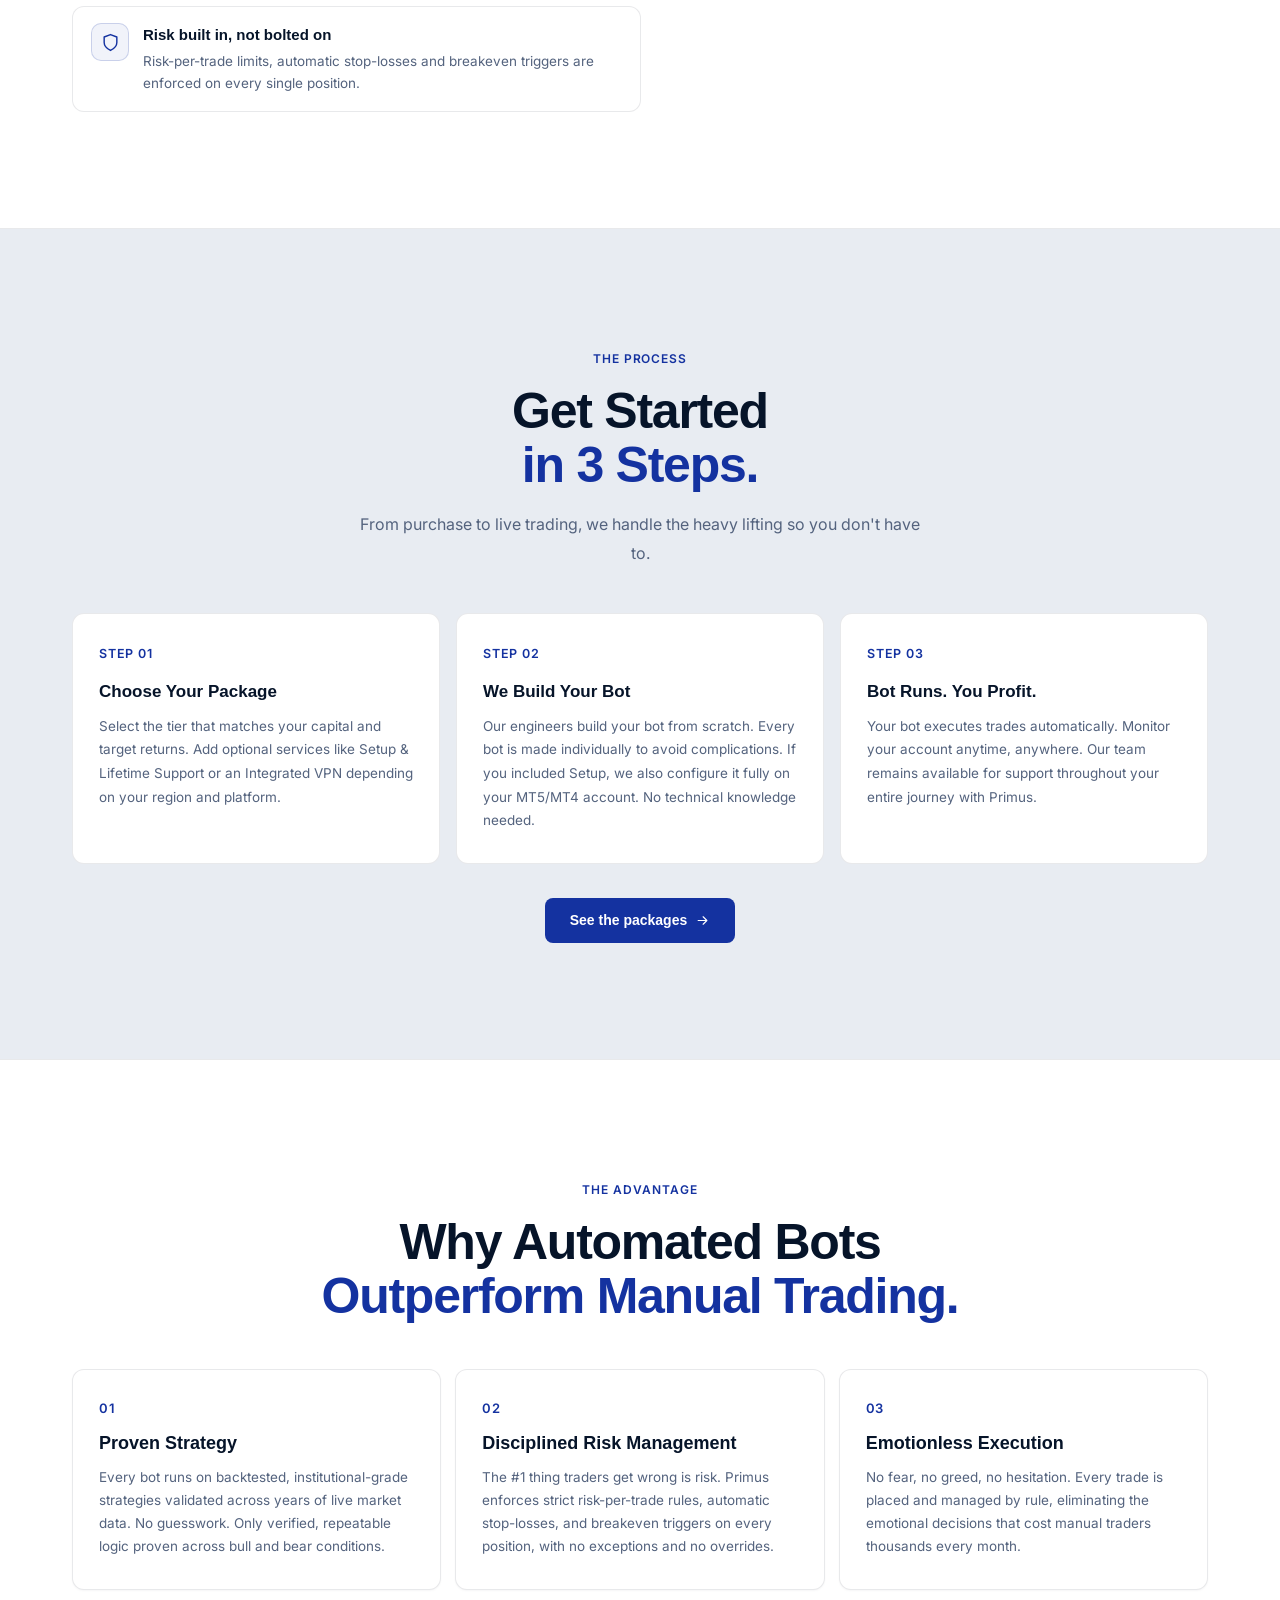
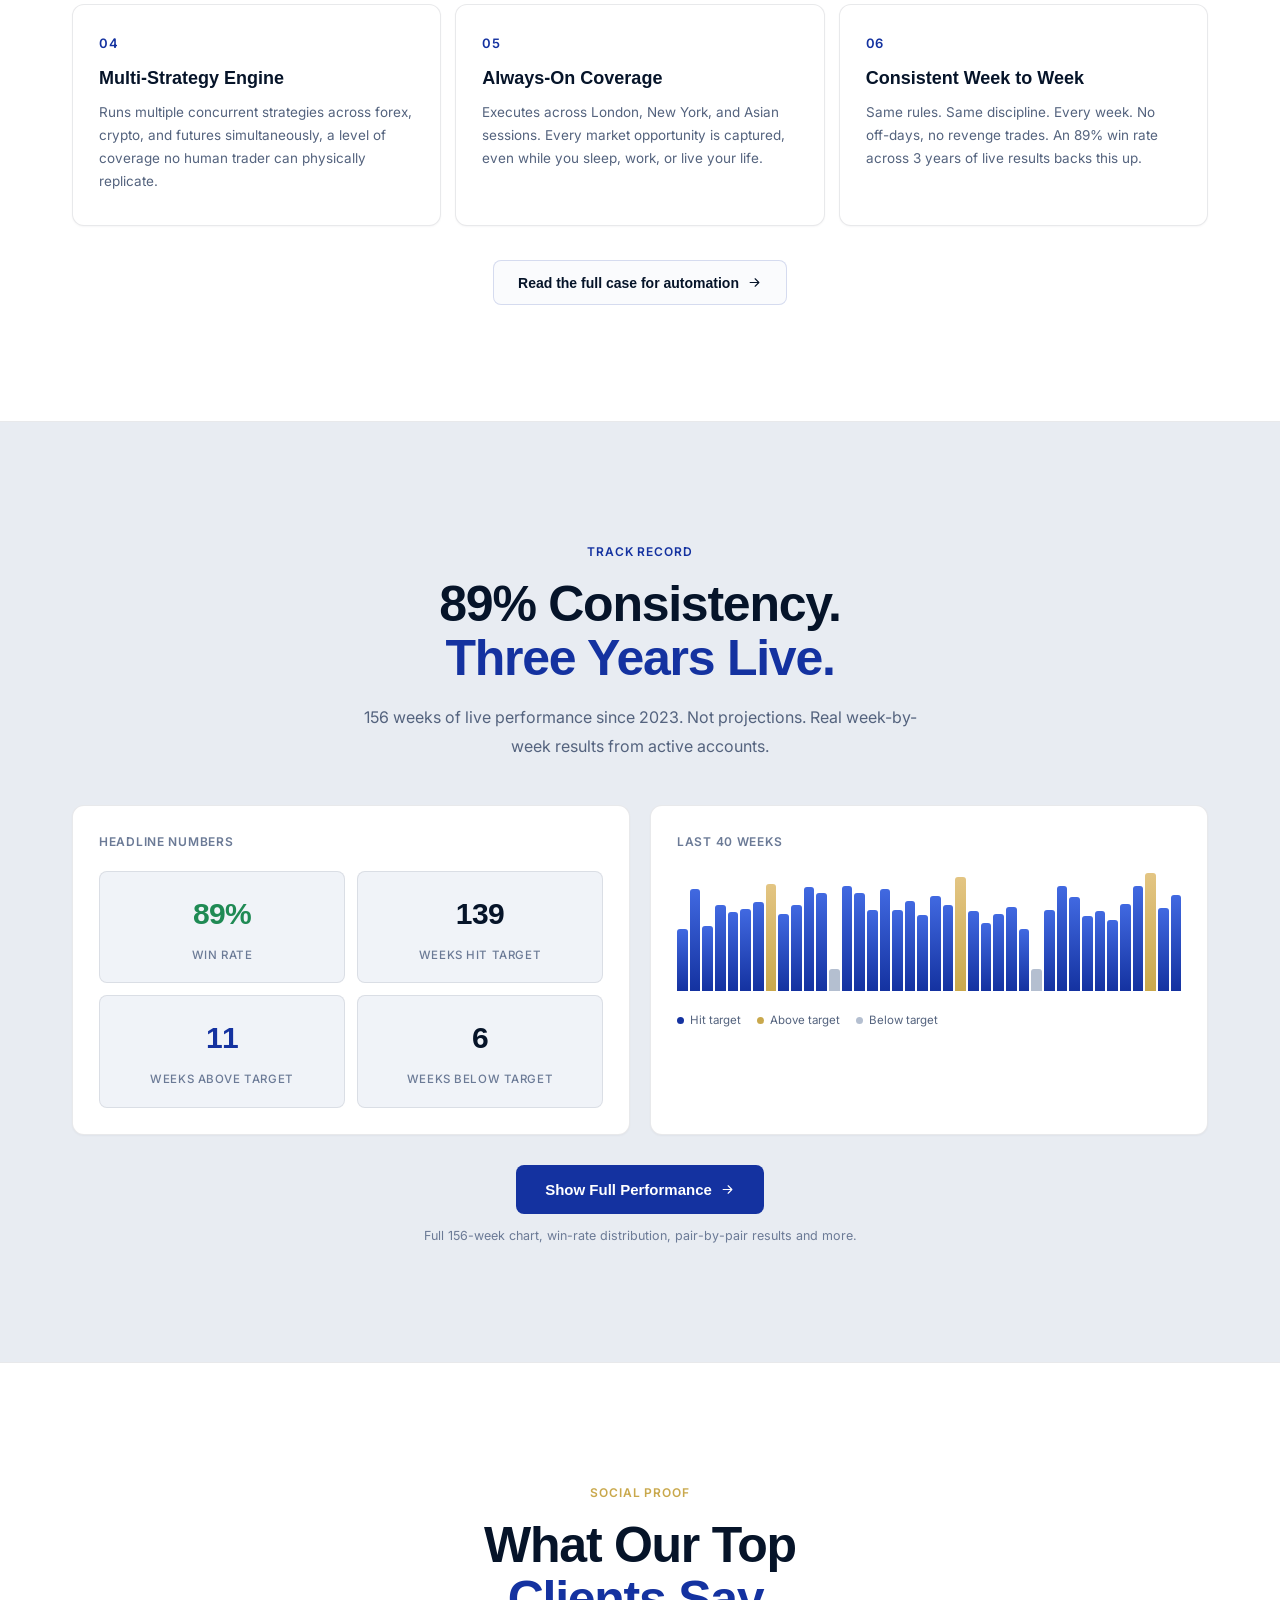
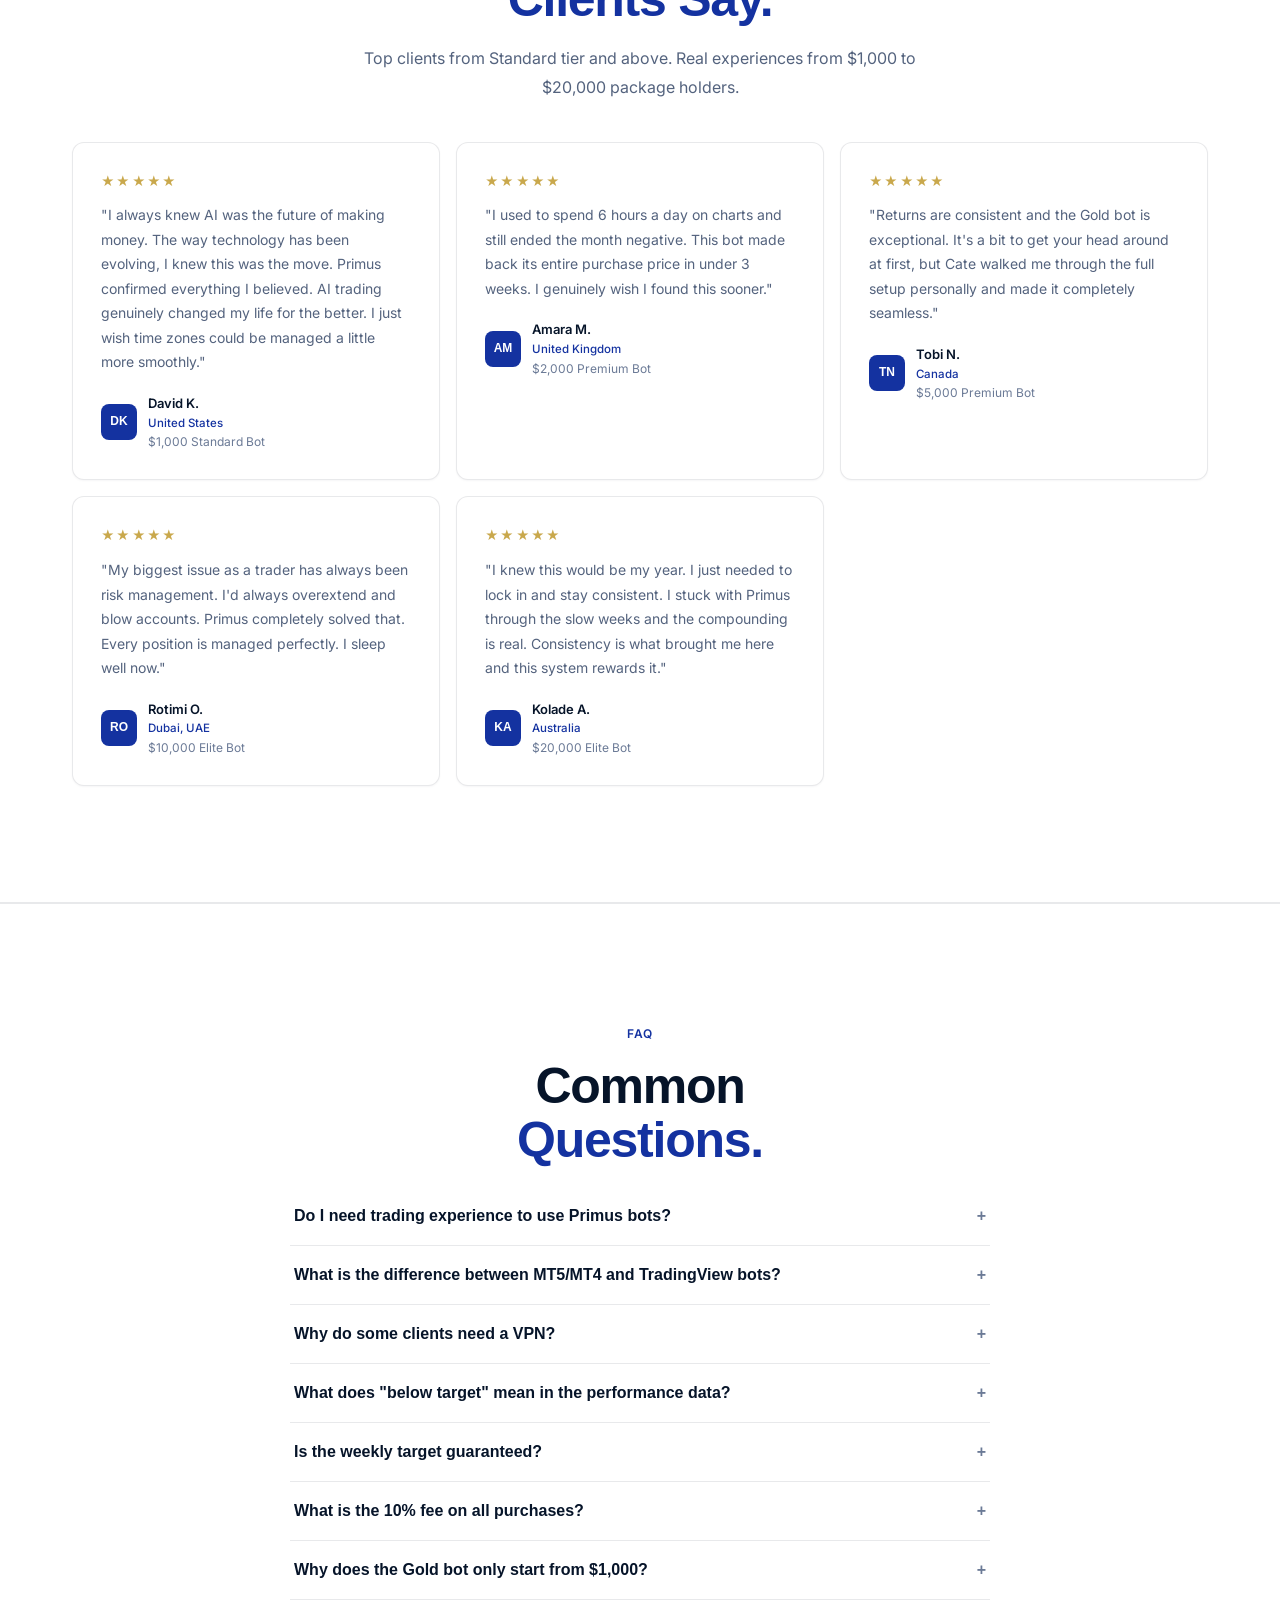
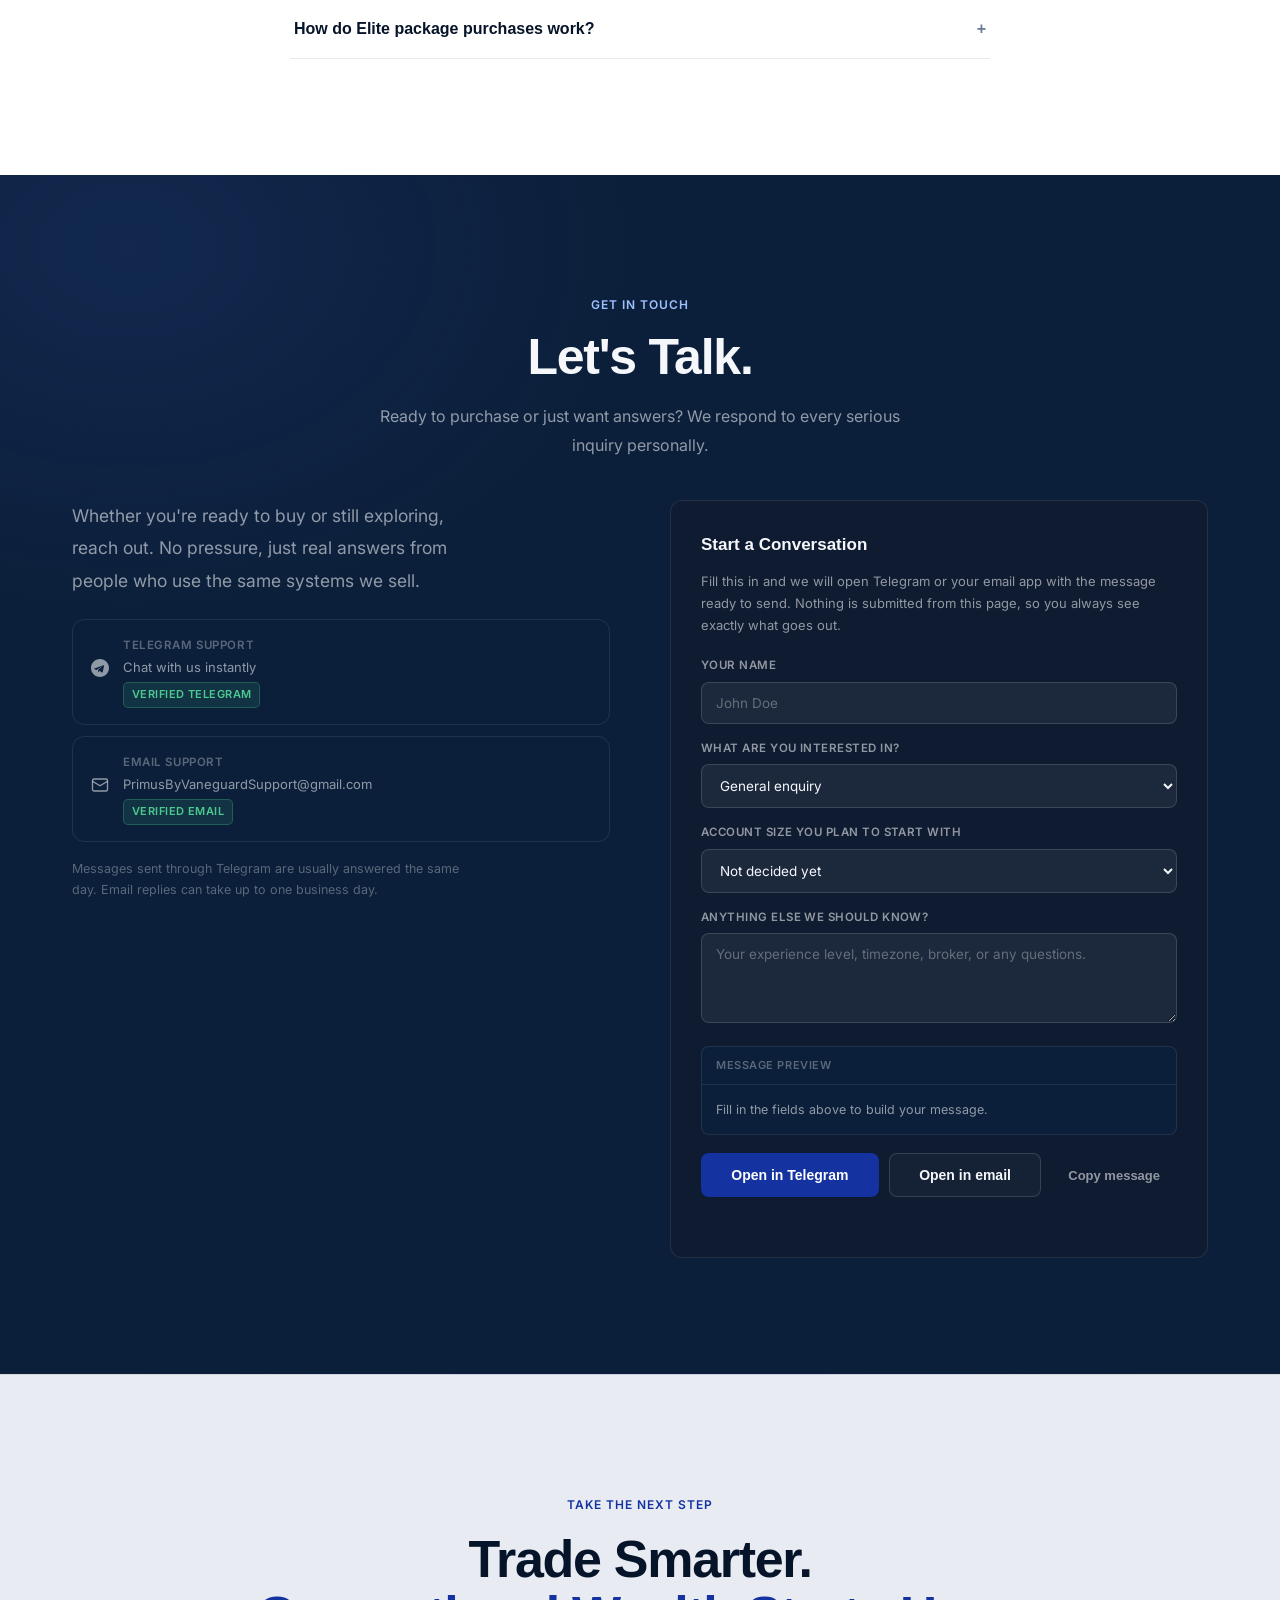
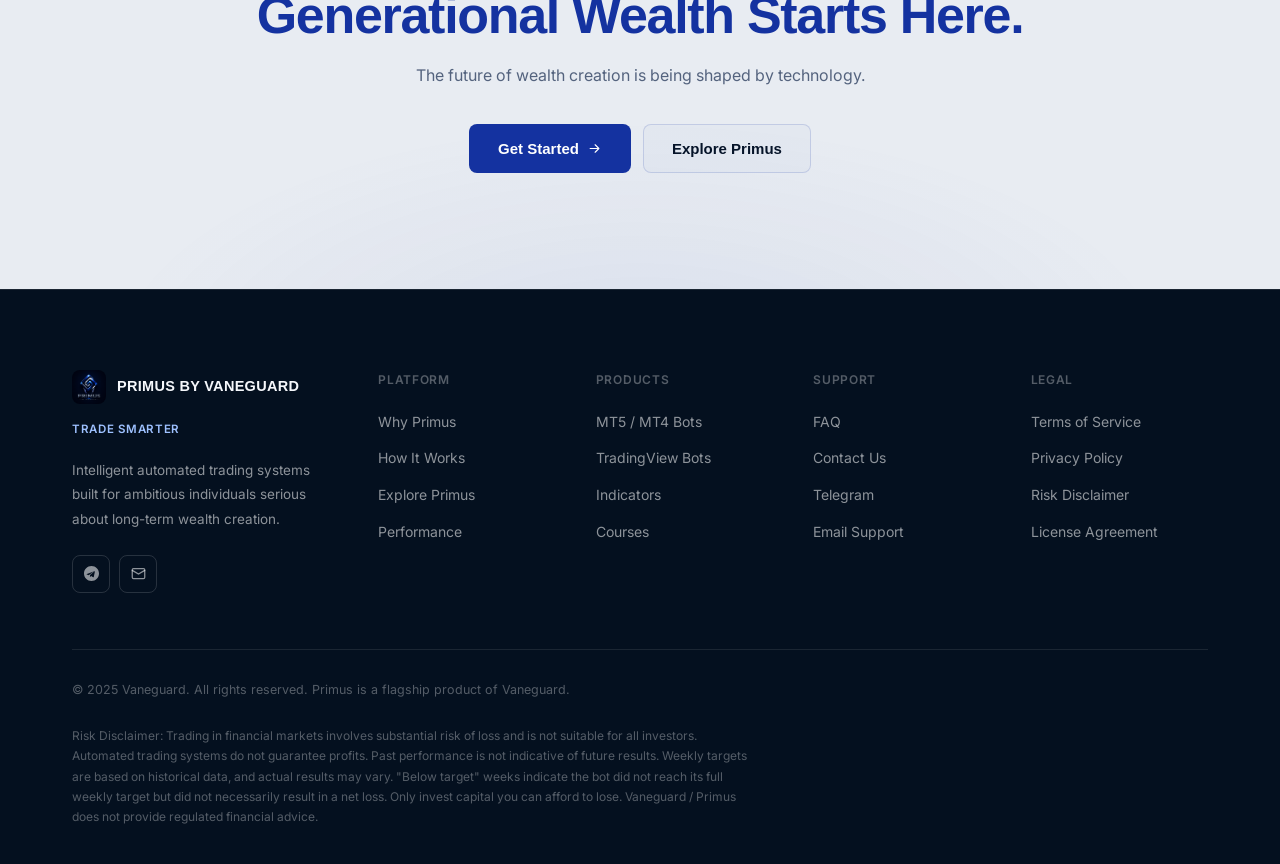
==== commit 225a0591: "Update index.html" ====
--- a/index.html
+++ b/index.html
@@ -136,9 +136,6 @@
 @media(max-width:999px){.h-split{grid-template-columns:1fr}.h-gem{order:-1;max-width:240px;margin:0 auto 4px}}
 @media(max-width:640px){.hero{min-height:auto;padding-top:108px;padding-bottom:40px}.h-trust{gap:14px}.h-gem{max-width:200px}.h-title{margin-top:16px}}
 
-.risk-strip{background:rgba(201,168,76,.05);border-block:1px solid rgba(201,168,76,.16);padding:14px 0}
-.risk-strip p{font-size:12.5px;color:var(--t2);line-height:1.7;text-align:center;max-width:960px;margin:0 auto}
-.risk-strip b{color:#8a6a26;font-weight:700}
 
 /* CRYSTAL CARDS */
 .card{background:var(--panel);border:1px solid var(--line);border-radius:var(--r2);position:relative;overflow:hidden;transition:border-color .18s ease,box-shadow .18s ease;box-shadow:0 1px 2px rgba(6,20,41,.04)}
@@ -354,8 +351,16 @@
 .cf-grp input:focus,.cf-grp textarea:focus,.cf-grp select:focus{border-color:var(--bluLine)}
 .cf-grp textarea{min-height:90px}
 .cf-grp select option{background:#0B1F3A;color:#fff}
-.cf-submit{width:100%;padding:14px;background:var(--blu);color:#fff;border:none;border-radius:var(--r);font-family:var(--disp);font-size:14px;font-weight:700;cursor:pointer;transition:var(--fast)}
-.cf-submit:hover{background:var(--blu2)}
+.c-note{font-size:12.5px;color:var(--t3);line-height:1.7;margin-top:16px;max-width:400px}
+.cf-intro{font-size:13px;color:var(--t2);line-height:1.7;margin:-10px 0 20px}
+.cf-preview{margin-top:4px;border:1px solid var(--line);border-radius:var(--r);background:var(--bg1);overflow:hidden}
+.cf-preview-h{font-family:var(--mono);font-size:11px;font-weight:600;letter-spacing:.05em;text-transform:uppercase;color:var(--t3);padding:10px 14px;border-bottom:1px solid var(--line)}
+.cf-preview pre{margin:0;padding:14px;font-family:var(--mono);font-size:12.5px;line-height:1.7;color:var(--t2);white-space:pre-wrap;word-break:break-word;max-height:190px;overflow:auto}
+.cf-actions{display:flex;gap:10px;flex-wrap:wrap;margin-top:18px}
+.cf-actions .btn{flex:1 1 auto}
+.cf-actions .btn-ghost{flex:0 0 auto}
+.cf-status{font-size:12.5px;color:#4cc98f;margin-top:12px;min-height:18px}
+.cf-status.warn{color:var(--amber)}
 @media(max-width:900px){.contact-grid{grid-template-columns:1fr;gap:32px}}
 
 /* CTA BANNER */
@@ -603,9 +608,6 @@
   </div>
 </header>
 
-<div class="risk-strip">
-  <div class="wrap"><p><b>Risk notice:</b> Trading in financial markets involves substantial risk of loss and is not suitable for all investors. Automated trading systems do not guarantee profits. Past performance is not indicative of future results. Vaneguard / Primus does not provide regulated financial advice.</p></div>
-</div>
 
 <main id="main">
 
@@ -741,9 +743,9 @@
   </div>
 </section>
 
-<section id="contact" class="zone-dark" style="background:radial-gradient(ellipse 65% 50% at 10% 6%,rgba(65,105,225,.12),transparent 62%),#0B1F3A">
+<section id="contact" class="zone-dark" aria-labelledby="contact-h" style="background:radial-gradient(ellipse 65% 50% at 10% 6%,rgba(65,105,225,.12),transparent 62%),#0B1F3A">
   <div class="wrap">
-    <div class="center rv"><span class="kicker">Get In Touch</span><h2 class="sec-title">Let's Talk.</h2><p class="sec-sub">Ready to purchase or just want answers? We respond to every serious inquiry personally.</p></div>
+    <div class="center rv"><span class="kicker">Get In Touch</span><h2 class="sec-title" id="contact-h">Let's Talk.</h2><p class="sec-sub">Ready to purchase or just want answers? We respond to every serious inquiry personally.</p></div>
     <div class="contact-grid">
       <div class="rv-l">
         <p class="lede" style="max-width:420px">Whether you're ready to buy or still exploring, reach out. No pressure, just real answers from people who use the same systems we sell.</p>
@@ -751,14 +753,56 @@
           <a href="https://t.me/cateb007" target="_blank" rel="noopener" class="c-link"><span class="c-link-icon" aria-hidden="true"><svg viewBox="0 0 24 24" width="18" height="18" fill="currentColor"><path d="M12 0C5.373 0 0 5.373 0 12s5.373 12 12 12 12-5.373 12-12S18.627 0 12 0zm5.562 8.248l-1.97 9.28c-.145.658-.537.818-1.084.508l-3-2.21-1.447 1.394c-.16.16-.295.295-.605.295l.213-3.053 5.56-5.023c.242-.213-.054-.333-.373-.12L7.48 14.697l-2.95-.924c-.64-.203-.655-.64.136-.948l11.57-4.46c.532-.194.998.13.826.883z"/></svg></span><div class="c-link-body"><span class="c-link-label">Telegram Support</span><span class="c-link-val">Chat with us instantly</span><span class="c-badge">Verified Telegram</span></div></a>
           <a href="mailto:PrimusByVaneguardSupport@gmail.com" class="c-link"><span class="c-link-icon" aria-hidden="true"><svg viewBox="0 0 24 24" width="18" height="18" fill="none" stroke="currentColor" stroke-width="1.8"><rect x="2" y="4" width="20" height="16" rx="2"/><path d="m2 7 10 6 10-6"/></svg></span><div class="c-link-body"><span class="c-link-label">Email Support</span><span class="c-link-val">PrimusByVaneguardSupport@gmail.com</span><span class="c-badge">Verified Email</span></div></a>
         </div>
+        <p class="c-note">Messages sent through Telegram are usually answered the same day. Email replies can take up to one business day.</p>
       </div>
+
       <div class="contact-form rv-r">
-        <h3>Send a Message</h3>
-        <div class="cf-grp"><label>Your Name</label><input type="text" placeholder="John Doe"></div>
-        <div class="cf-grp"><label>Email or Telegram</label><input type="text" placeholder="@username or email"></div>
-        <div class="cf-grp"><label>Interested In</label><select><option>General Inquiry</option><option>MT5/MT4 Bots</option><option>TradingView Bots</option><option>Indicators</option><option>Elite Bot ($10K+)</option><option>Setup &amp; Lifetime Support</option><option>Integrated VPN</option><option>Full Performance Report</option></select></div>
-        <div class="cf-grp"><label>Message</label><textarea placeholder="Tell us about your trading goals..."></textarea></div>
-        <button class="cf-submit" type="button">Send Message &#8594;</button>
+        <h3 id="composer-h">Start a Conversation</h3>
+        <p class="cf-intro">Fill this in and we will open Telegram or your email app with the message ready to send. Nothing is submitted from this page, so you always see exactly what goes out.</p>
+
+        <div class="cf-grp">
+          <label for="cfName">Your name</label>
+          <input type="text" id="cfName" name="name" placeholder="John Doe" autocomplete="name">
+        </div>
+        <div class="cf-grp">
+          <label for="cfInterest">What are you interested in?</label>
+          <select id="cfInterest" name="interest">
+            <option>General enquiry</option>
+            <option>MT5 / MT4 bots</option>
+            <option>TradingView bots</option>
+            <option>Indicators</option>
+            <option>Elite tier ($10,000+)</option>
+            <option>Setup &amp; lifetime support</option>
+            <option>Integrated VPN</option>
+            <option>Full performance report</option>
+          </select>
+        </div>
+        <div class="cf-grp">
+          <label for="cfBudget">Account size you plan to start with</label>
+          <select id="cfBudget" name="budget">
+            <option>Not decided yet</option>
+            <option>$300 to $500</option>
+            <option>$1,000</option>
+            <option>$2,000 to $5,000</option>
+            <option>$10,000+</option>
+          </select>
+        </div>
+        <div class="cf-grp">
+          <label for="cfMsg">Anything else we should know?</label>
+          <textarea id="cfMsg" name="message" placeholder="Your experience level, timezone, broker, or any questions."></textarea>
+        </div>
+
+        <div class="cf-preview" aria-live="polite">
+          <div class="cf-preview-h">Message preview</div>
+          <pre id="cfPreview">Fill in the fields above to build your message.</pre>
+        </div>
+
+        <div class="cf-actions">
+          <button type="button" class="btn btn-g" id="cfTelegram">Open in Telegram</button>
+          <button type="button" class="btn btn-o" id="cfEmail">Open in email</button>
+          <button type="button" class="btn btn-ghost btn-sm" id="cfCopy">Copy message</button>
+        </div>
+        <p class="cf-status" id="cfStatus" role="status"></p>
       </div>
     </div>
   </div>
@@ -1049,6 +1093,85 @@
   if(!open){ item.classList.add('open'); btn.setAttribute('aria-expanded','true'); }
 }
 
+/* Contact composer: builds the enquiry text and hands it to Telegram,
+   the visitor's email client, or the clipboard. Nothing is posted from
+   this page, so the visitor always sees exactly what gets sent. */
+(function(){
+  var TG='https://t.me/cateb007';
+  var MAIL='PrimusByVaneguardSupport@gmail.com';
+  function init(){
+    var name=document.getElementById('cfName');
+    if(!name) return;
+    var interest=document.getElementById('cfInterest'),
+        budget=document.getElementById('cfBudget'),
+        msg=document.getElementById('cfMsg'),
+        out=document.getElementById('cfPreview'),
+        status=document.getElementById('cfStatus');
+
+    function build(){
+      var who=(name.value||'').trim();
+      var lines=[];
+      lines.push('Hello Primus, '+(who?'my name is '+who+'.':'I would like to get in touch.'));
+      lines.push('');
+      lines.push('Interested in: '+interest.value);
+      if(budget.value!=='Not decided yet') lines.push('Starting account size: '+budget.value);
+      var extra=(msg.value||'').trim();
+      if(extra){ lines.push(''); lines.push(extra); }
+      return lines.join('\n');
+    }
+    function paint(){
+      var t=build();
+      out.textContent = (name.value||msg.value||interest.selectedIndex>0||budget.selectedIndex>0)
+        ? t : 'Fill in the fields above to build your message.';
+    }
+    [name,interest,budget,msg].forEach(function(el){
+      el.addEventListener('input',paint); el.addEventListener('change',paint);
+    });
+    paint();
+
+    function say(text,warn){
+      status.textContent=text;
+      status.className='cf-status'+(warn?' warn':'');
+    }
+    function ready(){
+      if(!(name.value||'').trim()){
+        say('Add your name first so we know who we are replying to.',true);
+        name.focus();
+        return false;
+      }
+      return true;
+    }
+    document.getElementById('cfTelegram').addEventListener('click',function(){
+      if(!ready()) return;
+      window.open(TG+'?text='+encodeURIComponent(build()),'_blank','noopener');
+      say('Telegram opened with your message ready to send.');
+    });
+    document.getElementById('cfEmail').addEventListener('click',function(){
+      if(!ready()) return;
+      var subject='Enquiry: '+interest.value;
+      window.location.href='mailto:'+MAIL+'?subject='+encodeURIComponent(subject)+'&body='+encodeURIComponent(build());
+      say('Your email app should open with the message ready to send.');
+    });
+    document.getElementById('cfCopy').addEventListener('click',function(){
+      if(!ready()) return;
+      var text=build();
+      function done(){ say('Message copied. Paste it wherever you prefer.'); }
+      if(navigator.clipboard&&navigator.clipboard.writeText){
+        navigator.clipboard.writeText(text).then(done).catch(function(){ say('Could not copy automatically. Select the preview text instead.',true); });
+      } else {
+        var ta=document.createElement('textarea');
+        ta.value=text; ta.setAttribute('readonly','');
+        ta.style.position='fixed'; ta.style.left='-9999px';
+        document.body.appendChild(ta); ta.select();
+        try{ document.execCommand('copy'); done(); }
+        catch(e){ say('Could not copy automatically. Select the preview text instead.',true); }
+        document.body.removeChild(ta);
+      }
+    });
+  }
+  document.readyState==='loading'?addEventListener('DOMContentLoaded',init):init();
+})();
+
 document.addEventListener('DOMContentLoaded',function(){
 
   /* packages page: #mt5 / #tv / #ind in the URL selects that tab */
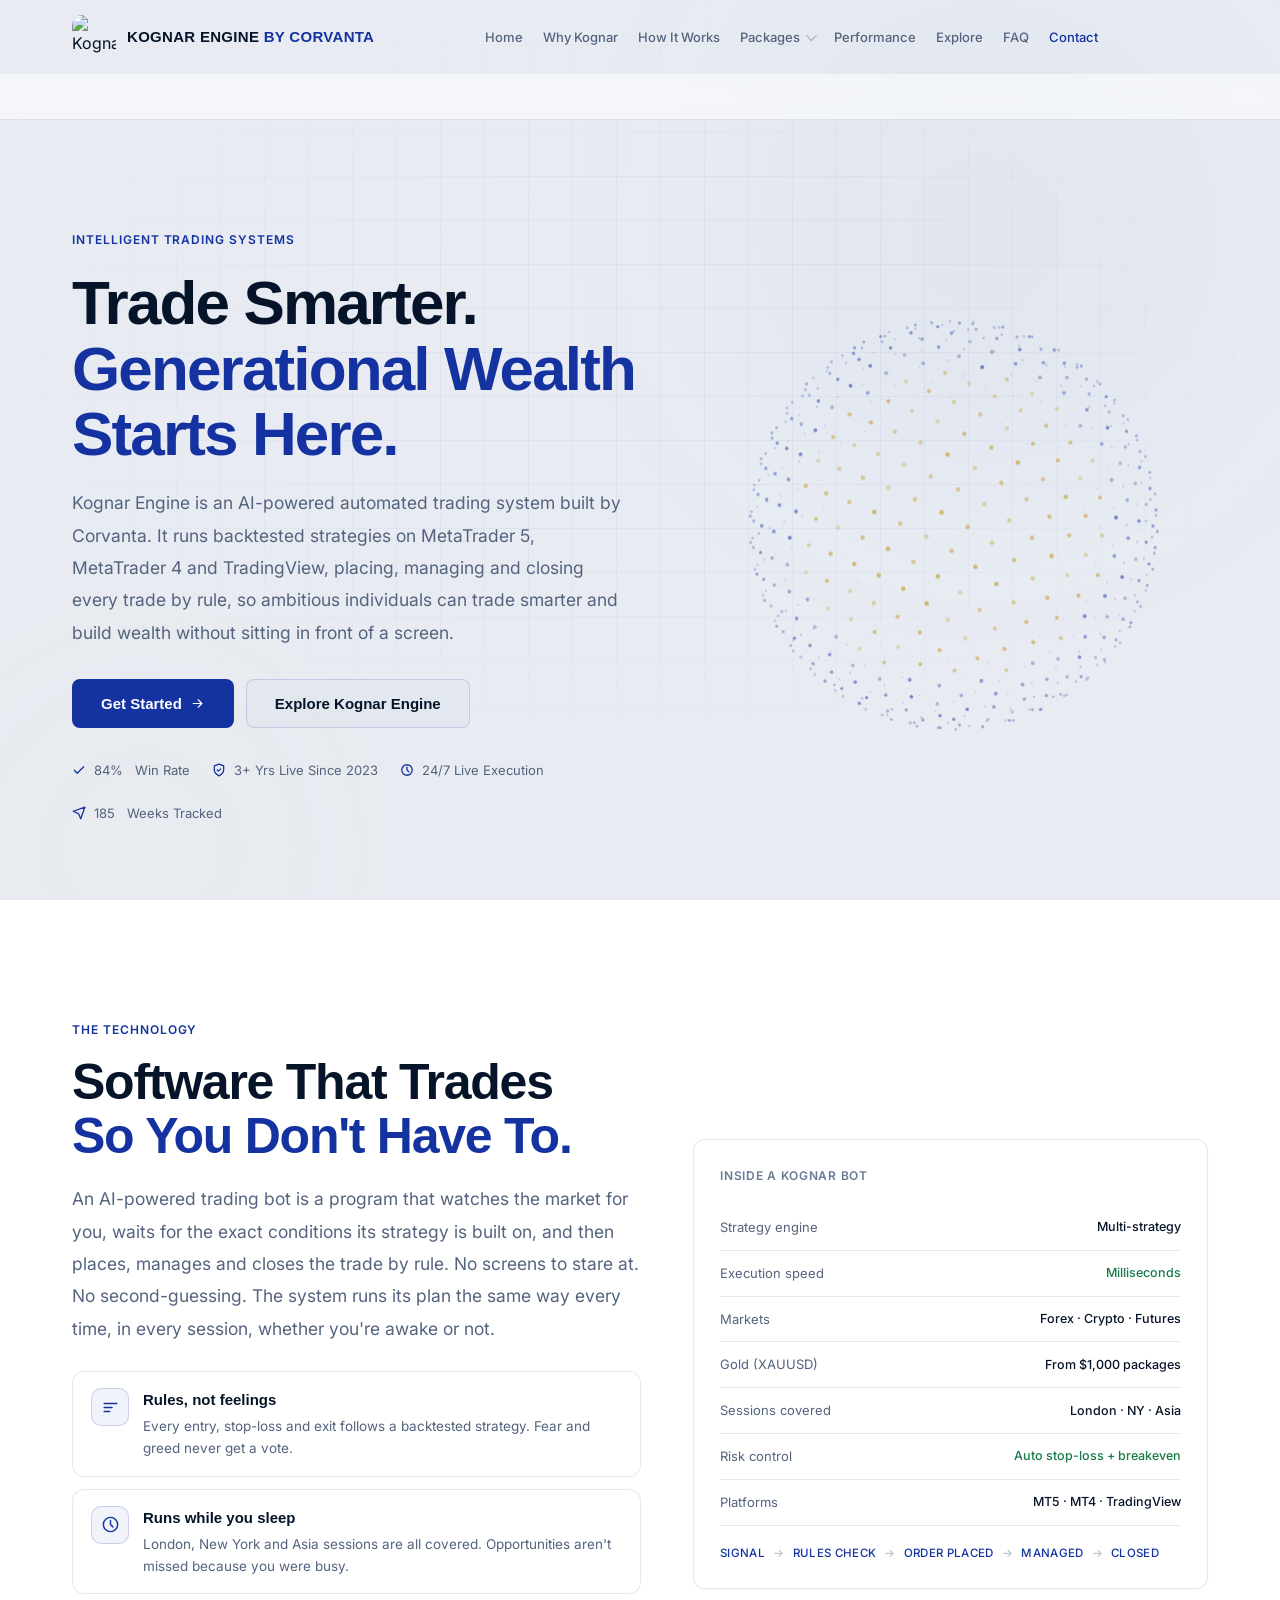
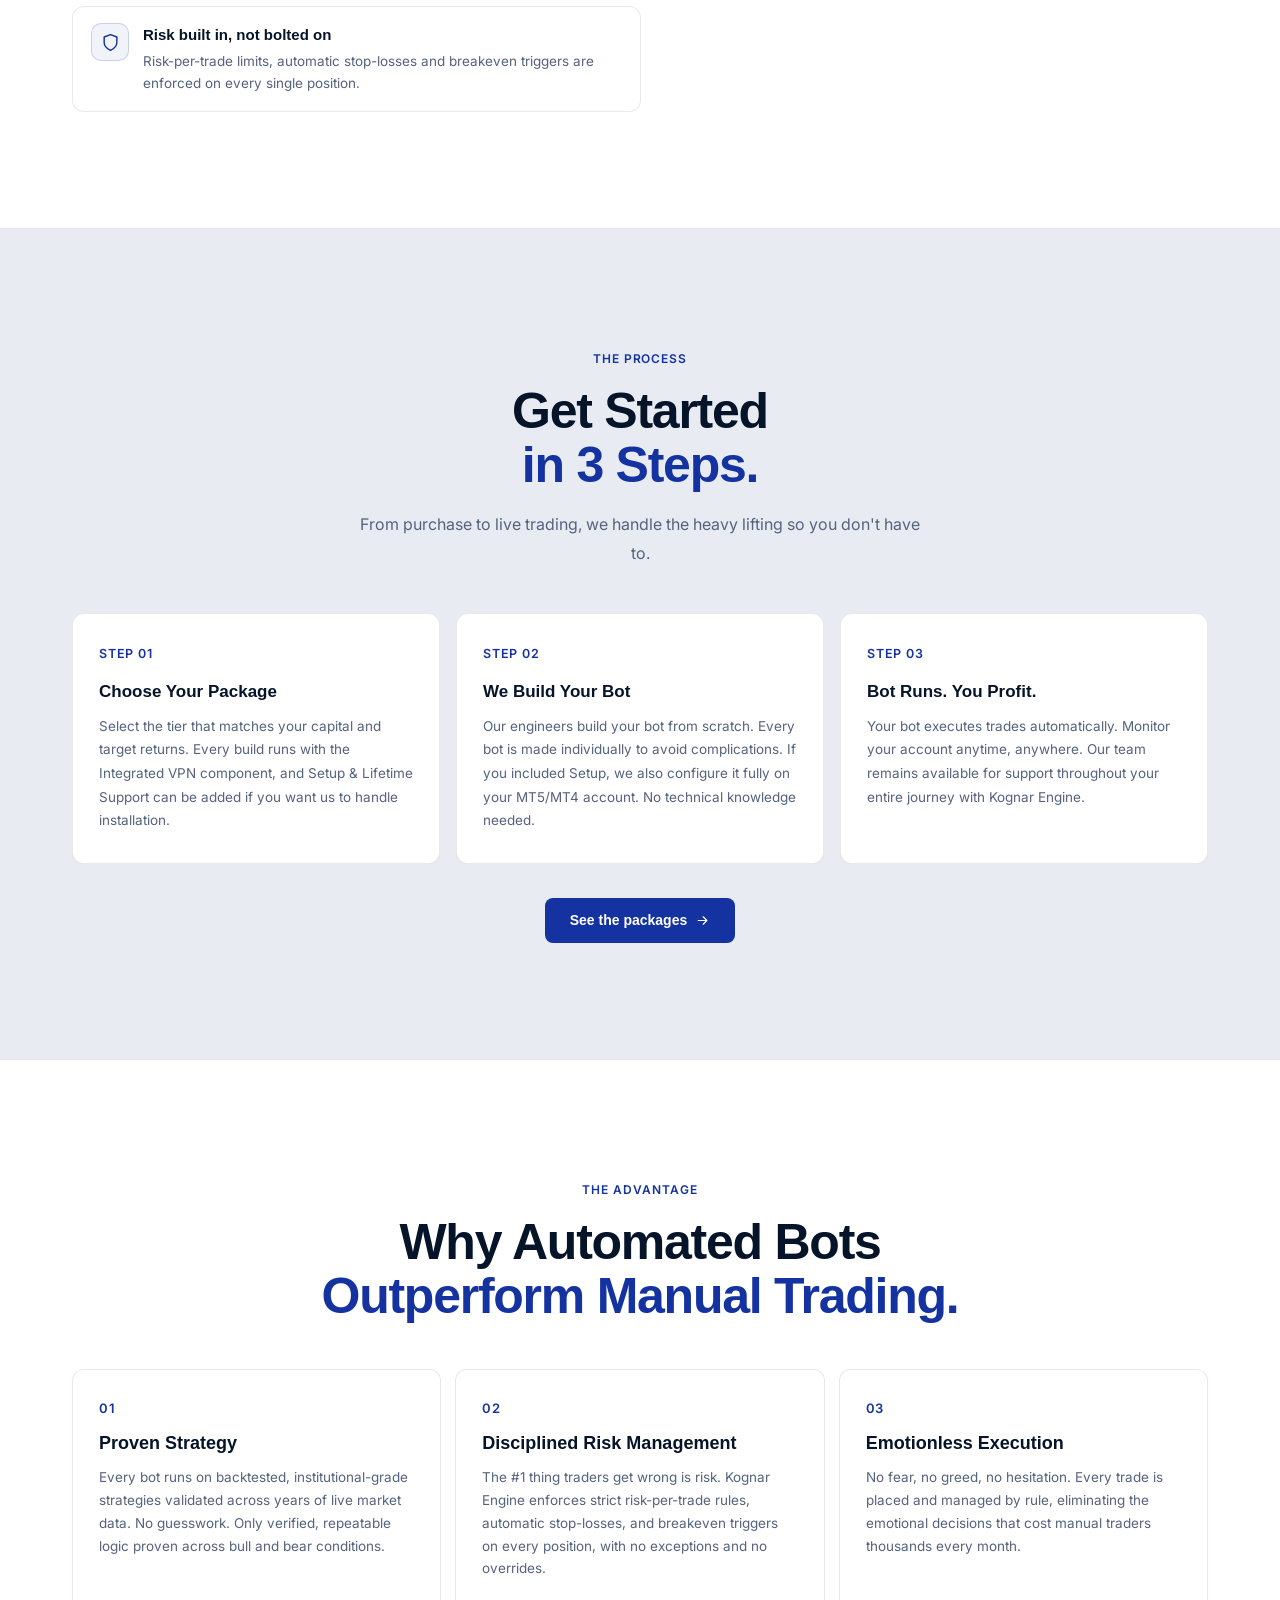
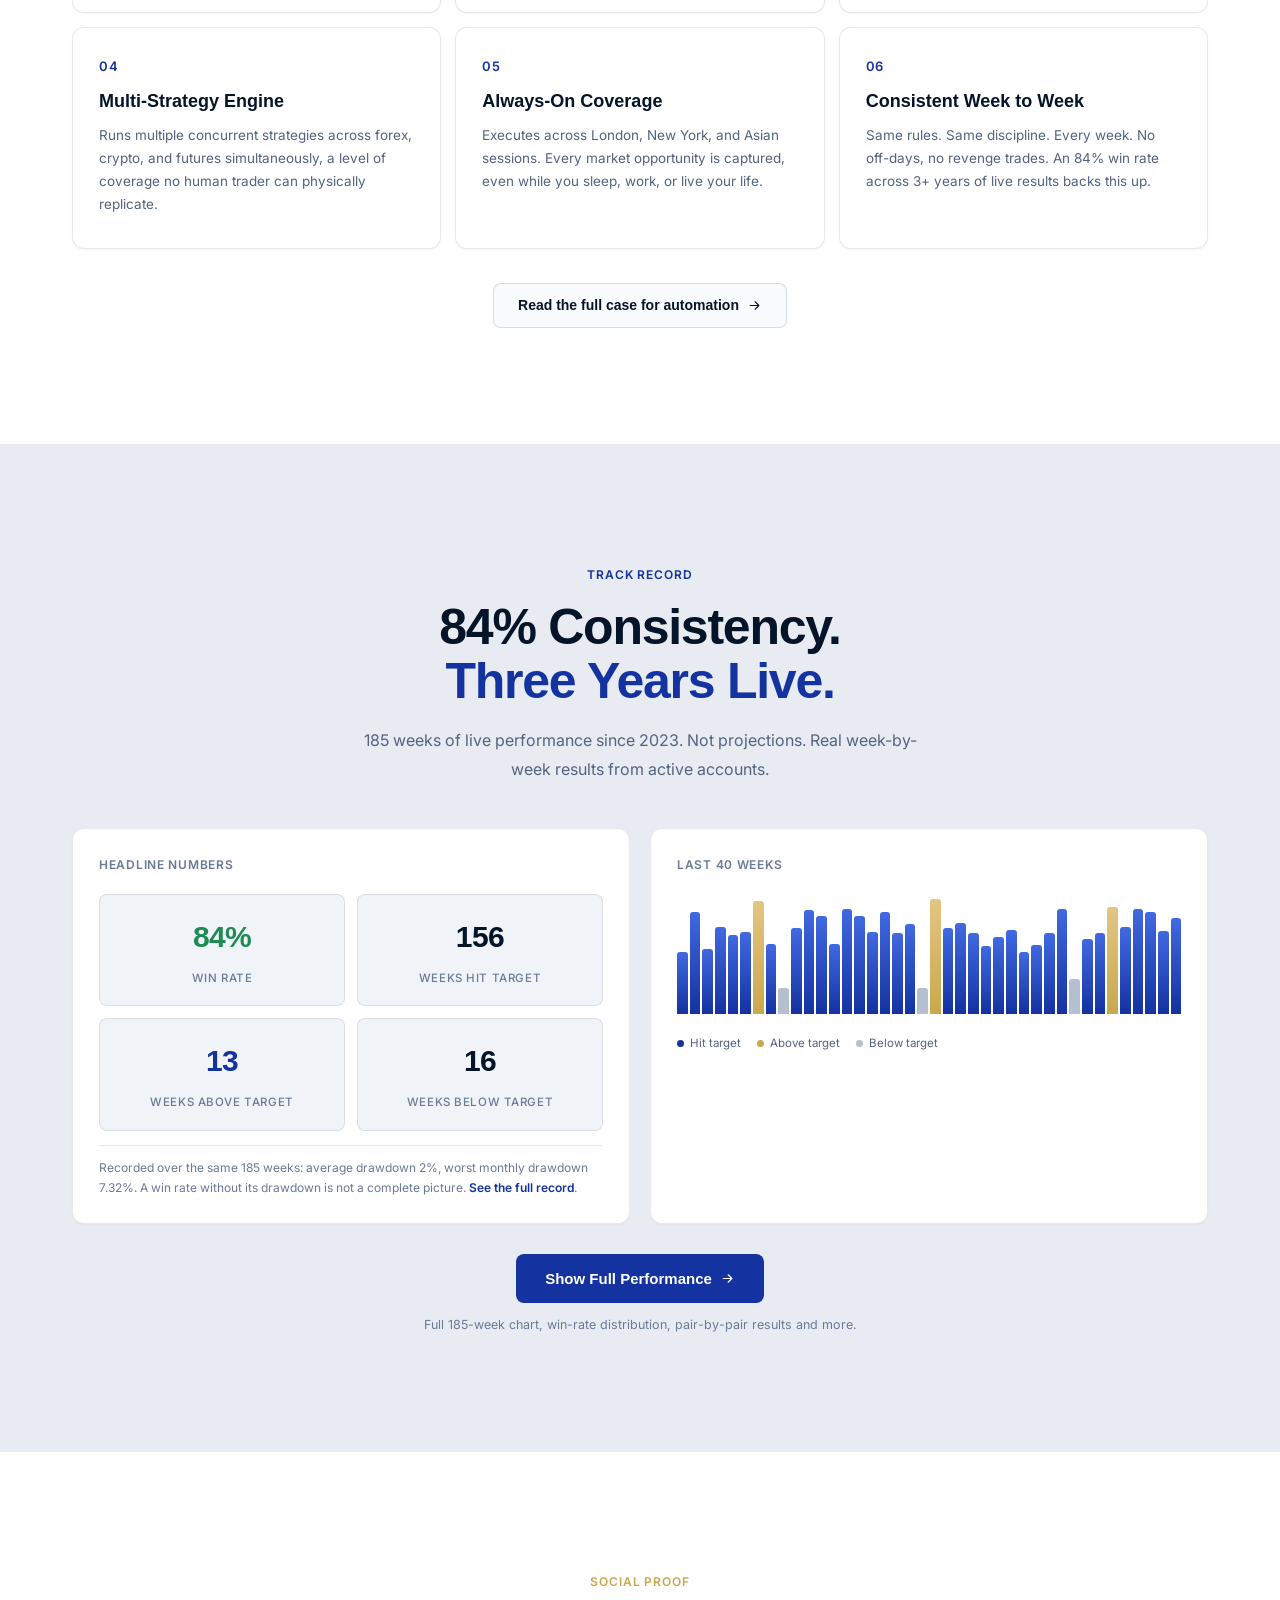
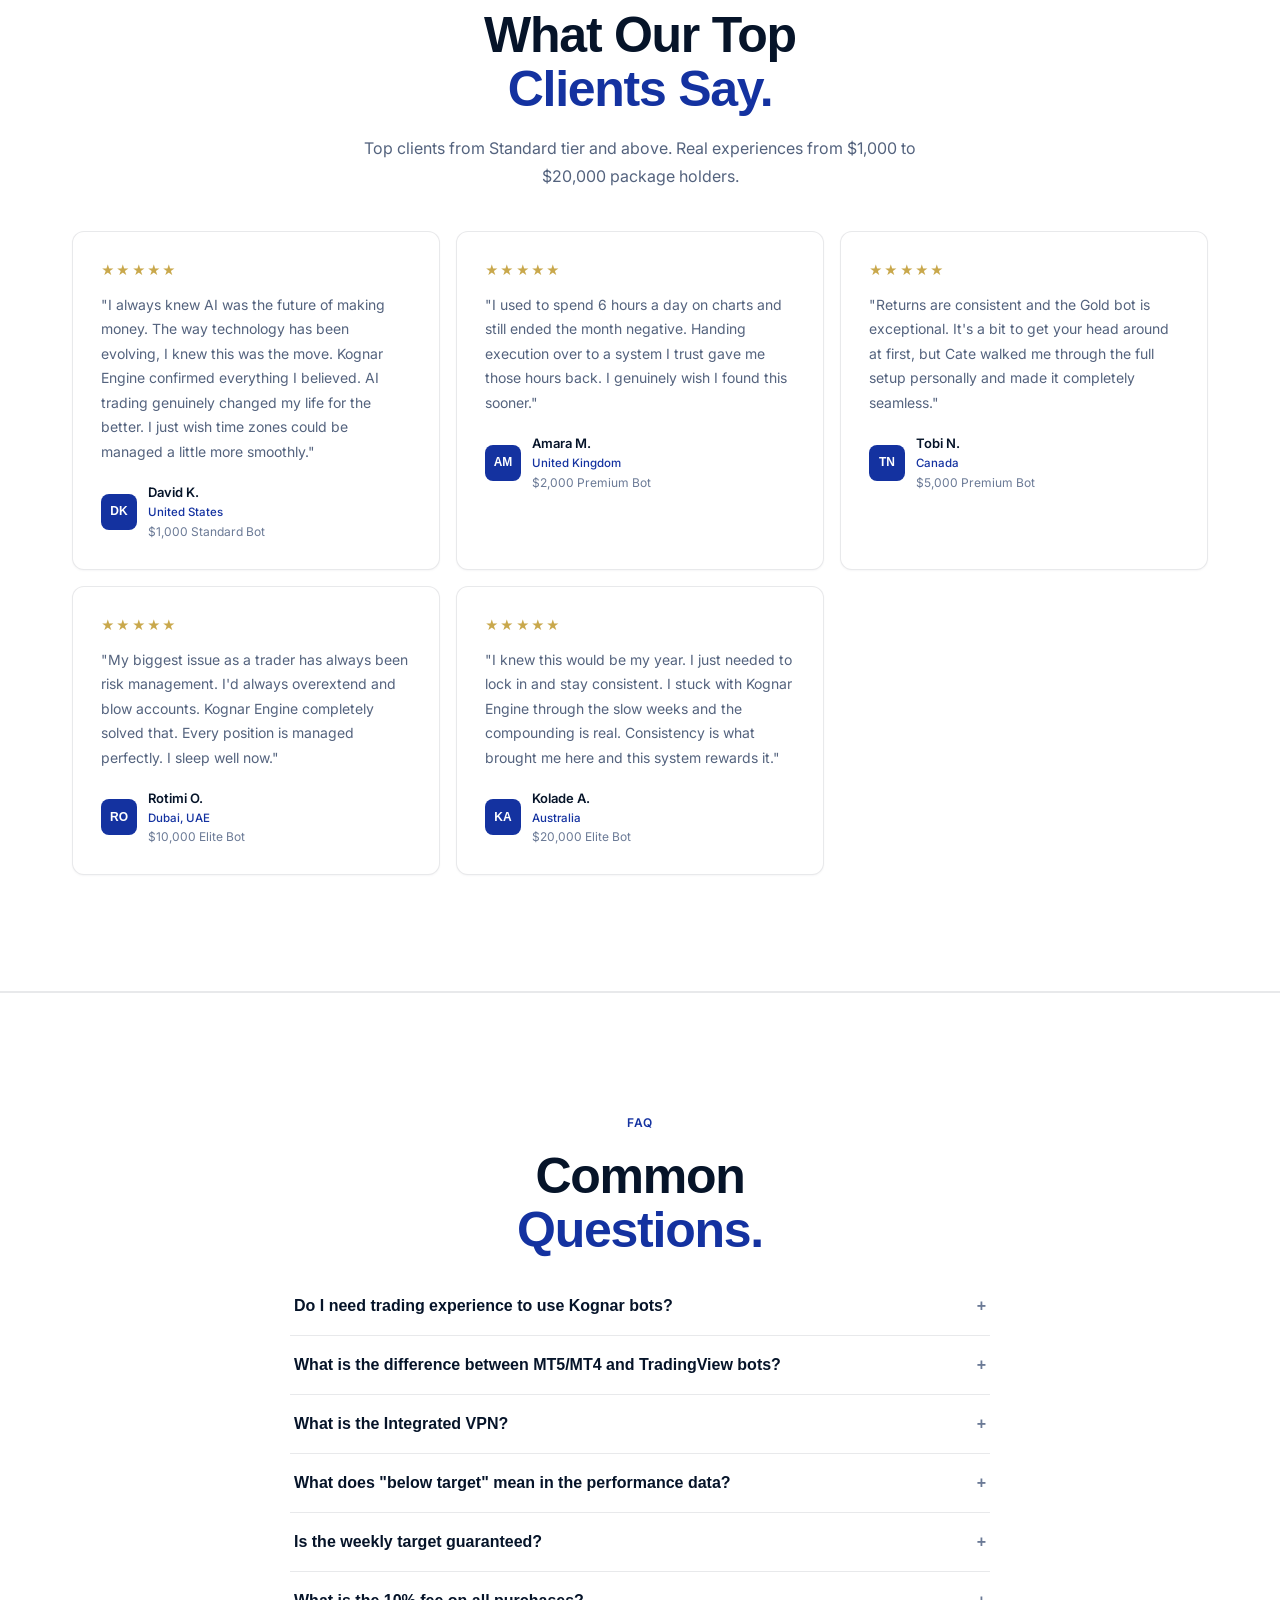
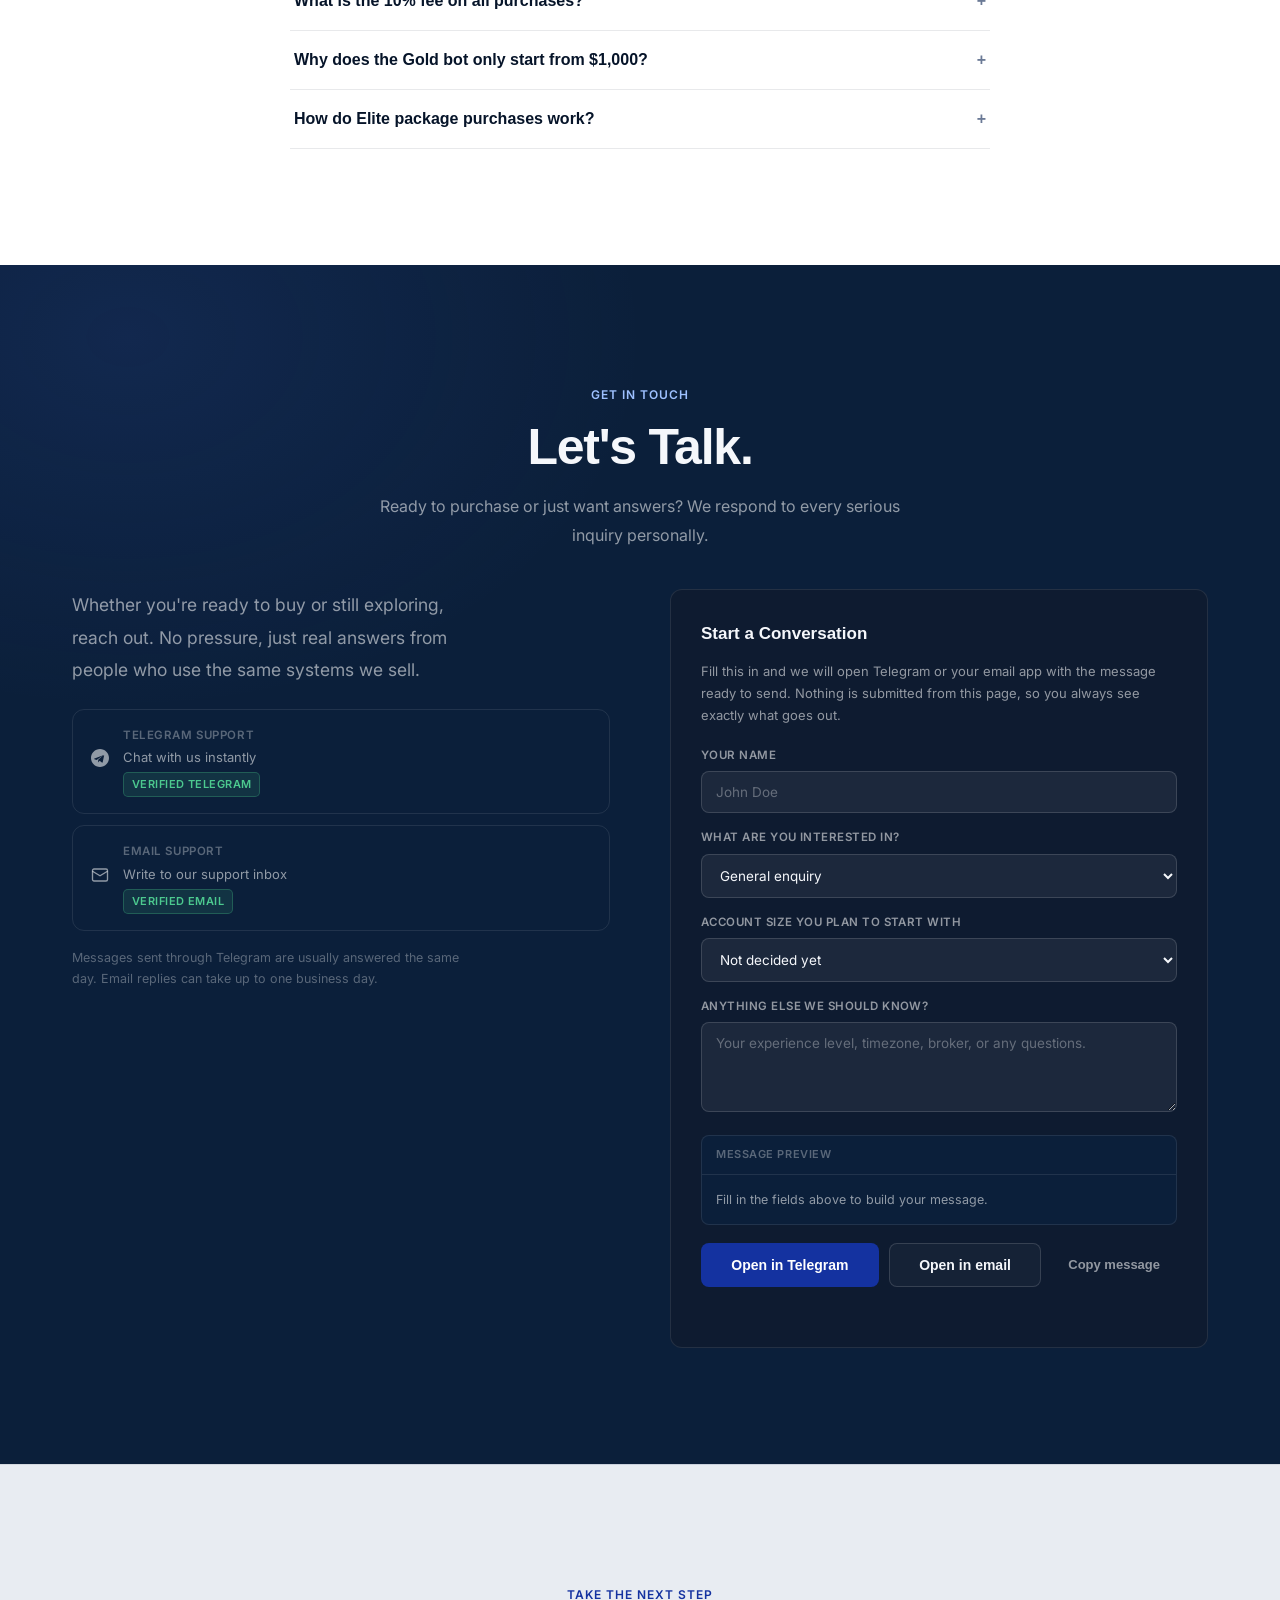
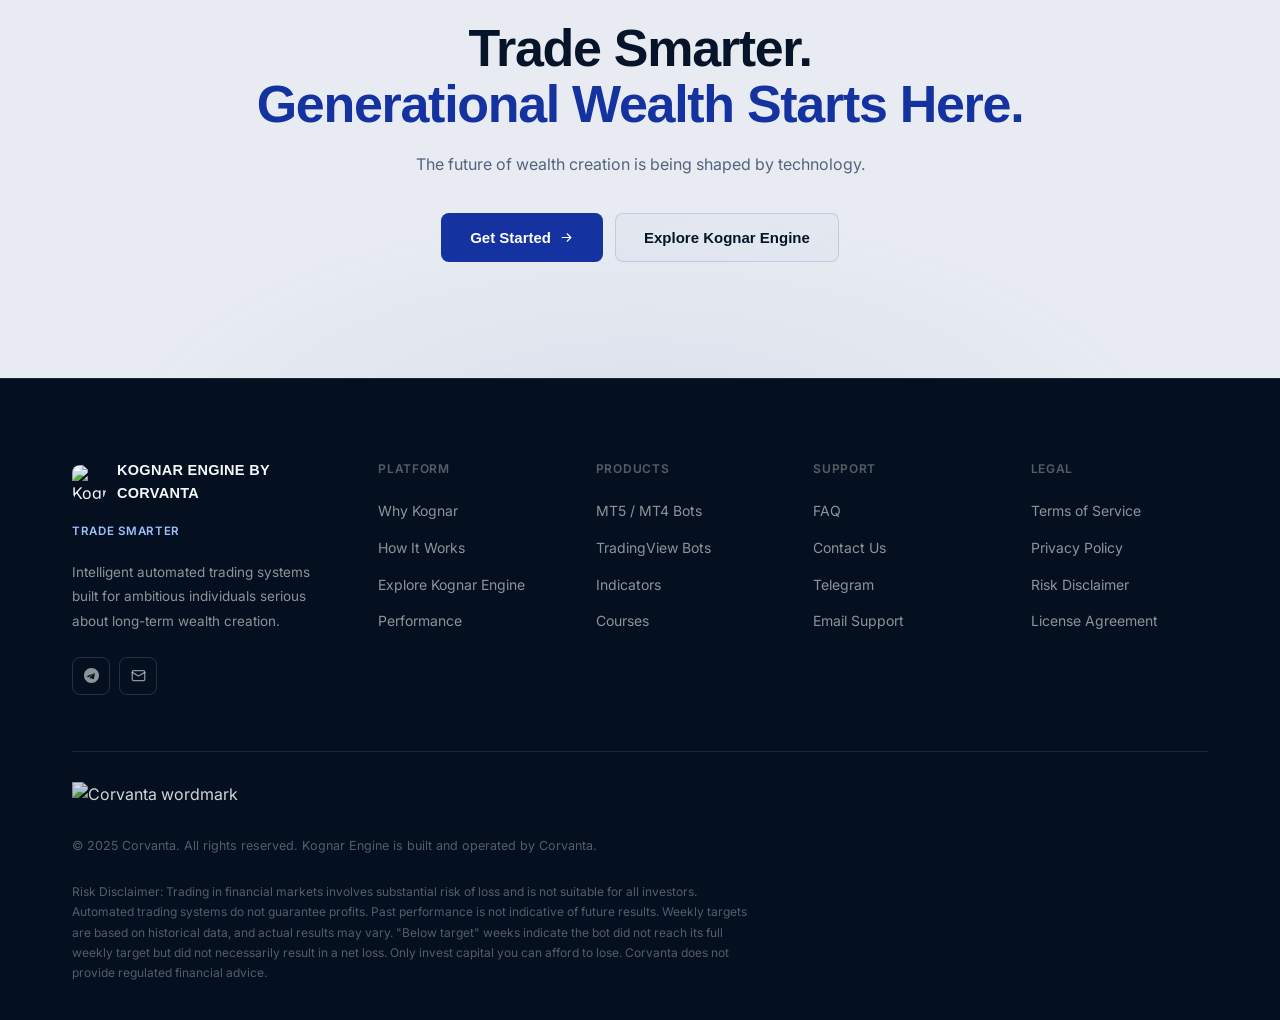
==== commit 45309c1c: "Update index.html" ====
--- a/index.html
+++ b/index.html
@@ -3,16 +3,180 @@
 <head>
 <meta charset="UTF-8">
 <meta name="viewport" content="width=device-width,initial-scale=1.0,viewport-fit=cover">
-<title>Primus by Vaneguard | Trade Smarter</title>
-<meta name="description" content="AI-powered automated trading bots for MT5, MT4 and TradingView. 89% live win rate across 156 weeks. Powered by Primus, Vaneguard equips ambitious individuals to trade smarter.">
+<title>Kognar Engine by Corvanta | AI Trading Bots for MT5, MT4 and TradingView</title>
+<meta name="description" content="Kognar Engine is Corvanta's AI trading engine: automated bots for MT5, MT4 and TradingView, with an 84% live win rate across 185 tracked weeks since 2023.">
+<link rel="canonical" href="https://vaneguardgroup.com/">
+<meta name="robots" content="index,follow,max-image-preview:large,max-snippet:-1,max-video-preview:-1">
 <meta name="theme-color" content="#E8ECF2">
-<link rel="icon" type="image/png" href="logo.png">
-<link rel="apple-touch-icon" href="logo.png">
+<meta name="author" content="Corvanta">
+<meta name="application-name" content="Kognar Engine">
+<link rel="icon" href="favicon.ico" sizes="any">
+<link rel="icon" type="image/svg+xml" href="kognar-engine-icon.svg">
+<link rel="icon" type="image/png" sizes="32x32" href="favicon-32x32.png">
+<link rel="icon" type="image/png" sizes="16x16" href="favicon-16x16.png">
+<link rel="apple-touch-icon" sizes="180x180" href="apple-touch-icon.png">
+<link rel="manifest" href="site.webmanifest">
+<meta property="og:type" content="website">
+<meta property="og:site_name" content="Kognar Engine by Corvanta">
+<meta property="og:locale" content="en_US">
+<meta property="og:title" content="Kognar Engine by Corvanta">
+<meta property="og:description" content="Kognar Engine is Corvanta's AI trading engine: automated bots for MT5, MT4 and TradingView, with an 84% live win rate across 185 tracked weeks since 2023.">
+<meta property="og:url" content="https://vaneguardgroup.com/">
+<meta property="og:image" content="https://vaneguardgroup.com/og-image.png">
+<meta property="og:image:type" content="image/png">
+<meta property="og:image:width" content="1200">
+<meta property="og:image:height" content="630">
+<meta property="og:image:alt" content="The Kognar Engine logo above the Corvanta wordmark">
+<meta name="twitter:card" content="summary_large_image">
+<meta name="twitter:title" content="Kognar Engine by Corvanta">
+<meta name="twitter:description" content="Kognar Engine is Corvanta's AI trading engine: automated bots for MT5, MT4 and TradingView, with an 84% live win rate across 185 tracked weeks since 2023.">
+<meta name="twitter:image" content="https://vaneguardgroup.com/og-image.png">
+<meta name="twitter:image:alt" content="The Kognar Engine logo above the Corvanta wordmark">
 <link rel="preconnect" href="https://fonts.googleapis.com">
 <link rel="preconnect" href="https://fonts.gstatic.com" crossorigin>
 <link href="https://fonts.googleapis.com/css2?family=Manrope:wght@500;600;700;800&family=Inter:wght@400;500;600&display=swap" rel="stylesheet">
+<script type="application/ld+json">
+{
+  "@context": "https://schema.org",
+  "@graph": [
+    {
+      "@type": "Organization",
+      "@id": "https://vaneguardgroup.com/#corvanta",
+      "name": "Corvanta",
+      "url": "https://vaneguardgroup.com/",
+      "description": "Corvanta is the software company that builds and operates Kognar Engine, its flagship AI trading engine.",
+      "logo": {
+        "@type": "ImageObject",
+        "url": "https://vaneguardgroup.com/android-chrome-512x512.png",
+        "width": 512,
+        "height": 512
+      },
+      "image": "https://vaneguardgroup.com/og-image.png",
+      "contactPoint": {
+        "@type": "ContactPoint",
+        "contactType": "customer support",
+        "url": "https://t.me/cateb007",
+        "availableLanguage": "English"
+      }
+    },
+    {
+      "@type": "WebSite",
+      "@id": "https://vaneguardgroup.com/#website",
+      "url": "https://vaneguardgroup.com/",
+      "name": "Kognar Engine by Corvanta",
+      "inLanguage": "en",
+      "publisher": { "@id": "https://vaneguardgroup.com/#corvanta" }
+    },
+    {
+      "@type": "SoftwareApplication",
+      "@id": "https://vaneguardgroup.com/#kognar-engine",
+      "name": "Kognar Engine",
+      "alternateName": "Kognar Engine by Corvanta",
+      "applicationCategory": "FinanceApplication",
+      "applicationSubCategory": "Automated trading software",
+      "operatingSystem": "MetaTrader 5, MetaTrader 4, TradingView",
+      "url": "https://vaneguardgroup.com/packages.html",
+      "image": "https://vaneguardgroup.com/og-image.png",
+      "description": "Kognar Engine is an AI-powered automated trading system built by Corvanta. It runs backtested strategies on MetaTrader 5, MetaTrader 4 and TradingView, placing, managing and closing trades by rule across forex, crypto and futures, with risk-per-trade limits, automatic stop-losses and breakeven triggers enforced on every position.",
+      "publisher": { "@id": "https://vaneguardgroup.com/#corvanta" },
+      "author": { "@id": "https://vaneguardgroup.com/#corvanta" },
+      "isPartOf": { "@id": "https://vaneguardgroup.com/#website" }
+    },
+    {
+      "@type": "WebPage",
+      "@id": "https://vaneguardgroup.com/#webpage",
+      "url": "https://vaneguardgroup.com/",
+      "name": "Kognar Engine by Corvanta",
+      "description": "Kognar Engine is Corvanta's AI trading engine: automated bots for MT5, MT4 and TradingView, with an 84% live win rate across 185 tracked weeks since 2023.",
+      "inLanguage": "en",
+      "isPartOf": { "@id": "https://vaneguardgroup.com/#website" },
+      "about": { "@id": "https://vaneguardgroup.com/#kognar-engine" },
+      "primaryImageOfPage": "https://vaneguardgroup.com/og-image.png"
+    }
+  ]
+}
+</script>
+<script type="application/ld+json">
+{
+  "@context": "https://schema.org",
+  "@type": "FAQPage",
+  "@id": "https://vaneguardgroup.com/#faq",
+  "isPartOf": {
+    "@id": "https://vaneguardgroup.com/#website"
+  },
+  "about": {
+    "@id": "https://vaneguardgroup.com/#kognar-engine"
+  },
+  "mainEntity": [
+    {
+      "@type": "Question",
+      "name": "Do I need trading experience to use Kognar bots?",
+      "acceptedAnswer": {
+        "@type": "Answer",
+        "text": "No experience needed. The bots handle all execution automatically. You need a MetaTrader 5 or MT4 account and a broker, and our team walks you through the full setup during onboarding."
+      }
+    },
+    {
+      "@type": "Question",
+      "name": "What is the difference between MT5/MT4 and TradingView bots?",
+      "acceptedAnswer": {
+        "@type": "Answer",
+        "text": "MT5/MT4 bots run directly on your MetaTrader terminal. TradingView bots run in your browser, with no additional software needed. TradingView packages are $100 more due to added platform flexibility."
+      }
+    },
+    {
+      "@type": "Question",
+      "name": "What is the Integrated VPN?",
+      "acceptedAnswer": {
+        "@type": "Answer",
+        "text": "It is our own performance component, built in-house, that works alongside the core bot to improve execution speed, responsiveness and resource efficiency. It is not a consumer VPN service and it cannot be swapped for a third-party product. It is part of a complete installation rather than an optional extra, which is why it is listed separately from the add-ons. Ask us and we will explain exactly what it does on your setup."
+      }
+    },
+    {
+      "@type": "Question",
+      "name": "What does \"below target\" mean in the performance data?",
+      "acceptedAnswer": {
+        "@type": "Answer",
+        "text": "A \"below target\" week does NOT mean a losing week. It simply means the bot did not reach its full weekly target, but it still generated returns. In over 3 years of live trading, only 16 out of 185 weeks fell below target. That is an 84% consistency rate."
+      }
+    },
+    {
+      "@type": "Question",
+      "name": "Is the weekly target guaranteed?",
+      "acceptedAnswer": {
+        "@type": "Answer",
+        "text": "Weekly targets are based on 3+ years of live historical performance. Trading carries risk and past results are not a guarantee of future returns. Our bots are engineered for consistent, disciplined execution, and the 84% live track record speaks for itself."
+      }
+    },
+    {
+      "@type": "Question",
+      "name": "What is the 10% fee on all purchases?",
+      "acceptedAnswer": {
+        "@type": "Answer",
+        "text": "A 10% international transaction fee applies to all purchases. This is shown transparently on every package, and the price displayed is the final price. No hidden charges."
+      }
+    },
+    {
+      "@type": "Question",
+      "name": "Why does the Gold bot only start from $1,000?",
+      "acceptedAnswer": {
+        "@type": "Answer",
+        "text": "XAUUSD (Gold) requires higher margin to trade safely. Packages from $1,000 are properly capitalised to handle Gold exposure without unnecessary account risk."
+      }
+    },
+    {
+      "@type": "Question",
+      "name": "How do Elite package purchases work?",
+      "acceptedAnswer": {
+        "@type": "Answer",
+        "text": "Elite packages are handled through a private acquisition process via Telegram. Click \"Speak with an Advisor\" and our team will personally guide you through purchase, setup, and onboarding."
+      }
+    }
+  ]
+}
+</script>
 <style>
-/* Primus by Vaneguard
+/* Kognar Engine by Corvanta
    Design system: tokens, layout, components.
    .zone-dark re-declares the same tokens with inverted values so
    dark sections (footer, contact) restyle without duplicate rules. */
@@ -35,7 +199,7 @@
   --e:cubic-bezier(.32,.72,0,1);--fast:.25s var(--e);--slow:.6s var(--e);
   --r:8px;--r2:12px;--r3:16px;
 }
-/* dark-zone override: footer, .primus panel, contact section.
+/* dark-zone override: footer, .kognar panel, contact section.
    Same token names, inverted values -> every component below
    (cards, kickers, buttons, text) adapts automatically. */
 .zone-dark{
@@ -136,7 +300,6 @@
 @media(max-width:999px){.h-split{grid-template-columns:1fr}.h-gem{order:-1;max-width:240px;margin:0 auto 4px}}
 @media(max-width:640px){.hero{min-height:auto;padding-top:108px;padding-bottom:40px}.h-trust{gap:14px}.h-gem{max-width:200px}.h-title{margin-top:16px}}
 
-
 /* CRYSTAL CARDS */
 .card{background:var(--panel);border:1px solid var(--line);border-radius:var(--r2);position:relative;overflow:hidden;transition:border-color .18s ease,box-shadow .18s ease;box-shadow:0 1px 2px rgba(6,20,41,.04)}
 .zone-dark .card{box-shadow:none}
@@ -149,12 +312,9 @@
 /* FIND-IT CARDS (why-section) */
 .findit{display:grid;grid-template-columns:repeat(3,1fr);gap:14px}
 .fi-card{padding:32px 26px;display:flex;flex-direction:column;align-items:flex-start}
-.fi-badge{font-family:var(--mono);font-size:11px;font-weight:600;letter-spacing:.06em;text-transform:uppercase;color:var(--blu);background:var(--bluGlow);border:1px solid rgba(20,50,160,.2);padding:4px 10px;border-radius:6px;margin-bottom:18px}
 .fi-num{font-family:var(--mono);font-size:13px;font-weight:600;letter-spacing:.06em;color:var(--blu);line-height:1;margin-bottom:14px}
 .fi-title{font-family:var(--disp);font-size:18px;font-weight:700;color:var(--t1);margin-bottom:8px}
 .fi-desc{font-size:13.5px;color:var(--t2);line-height:1.7;flex:1}
-.fi-go{margin-top:20px;font-family:var(--mono);font-size:12.5px;font-weight:600;letter-spacing:.03em;text-transform:uppercase;color:var(--blu);display:flex;align-items:center;gap:7px;transition:gap var(--fast)}
-.fi-go svg{width:12px;height:12px;stroke:var(--blu);fill:none;stroke-width:2;stroke-linecap:round;transition:transform .3s var(--e)}
 
 @media(max-width:1200px){.findit{grid-template-columns:repeat(2,1fr)}}
 @media(max-width:640px){.findit{grid-template-columns:1fr}}
@@ -168,17 +328,7 @@
 .step p{font-size:13.5px;color:var(--t2);line-height:1.75}
 @media(max-width:860px){.stepgrid{grid-template-columns:1fr}}
 
-/* PHILO / PRIMUS PANEL */
-.philo{display:grid;grid-template-columns:.9fr 1.1fr;gap:60px;align-items:center}
-.philo-gem{display:flex;align-items:center;justify-content:center}
-.philo-gem canvas{width:100%;height:100%}
-@media(max-width:1024px){.philo{grid-template-columns:1fr;gap:38px}.philo-gem{max-width:280px;margin:0 auto}}
-.pf-list{display:flex;flex-direction:column;gap:14px}
-.pf-item{display:flex;gap:16px;align-items:flex-start;padding:20px;border:1px solid var(--line);border-radius:var(--r2);background:var(--panel);transition:border-color .18s ease}
-.pf-item:hover{border-color:var(--line2)}
-.pf-text h4{font-family:var(--disp);font-size:15px;font-weight:800;color:var(--t1);margin-bottom:4px}
-.pf-text p{font-size:13px;color:var(--t2);line-height:1.65}
-.pv-panel{background:var(--panel);border:1px solid var(--line);border-radius:var(--r2);padding:28px}
+/* PANEL HEADER + MINI CHART */
 .pv-header{display:flex;justify-content:space-between;align-items:center;margin-bottom:20px}
 .pv-title{font-family:var(--mono);font-size:12px;font-weight:600;color:var(--t3);letter-spacing:.06em;text-transform:uppercase}
 .pv-chart{height:96px;display:flex;align-items:flex-end;gap:2px;margin-bottom:20px}
@@ -187,10 +337,6 @@
 .pv-bar.w{background:linear-gradient(to top,var(--blu),var(--cyan))}
 .pv-bar.a{background:linear-gradient(to top,var(--amber),#e3c583)}
 .pv-bar.m{background:var(--t4)}
-.pv-stats{display:grid;grid-template-columns:repeat(3,1fr);gap:10px}
-.pvs{text-align:center}
-.pvs-val{font-family:var(--disp);font-size:1.3rem;font-weight:800;color:var(--t1)}
-.pvs-lbl{font-family:var(--mono);font-size:11px;color:var(--t3);letter-spacing:.05em;text-transform:uppercase;margin-top:3px}
 
 /* STAT ROW */
 .stat-row{display:grid;grid-template-columns:repeat(4,1fr);gap:1px;background:var(--line);border:1px solid var(--line);border-radius:var(--r2);overflow:hidden;margin-top:44px}
@@ -235,7 +381,6 @@
 
 .perf-detail-grid{display:grid;grid-template-columns:repeat(3,1fr);gap:14px;margin-top:20px}
 .pd-card{padding:22px;text-align:center}
-.pd-icon{font-size:1.5rem;margin-bottom:8px}
 .pd-val{font-family:var(--disp);font-size:1.4rem;font-weight:800;color:var(--t1);margin-bottom:3px}
 .pd-val.green{color:#1f8a54}
 .pd-lbl{font-size:11px;color:var(--t2)}
@@ -287,11 +432,17 @@
 .addon-plus{width:18px;height:18px;flex-shrink:0;border-radius:4px;background:var(--blu);color:#fff;font-size:11px;font-weight:700;display:flex;align-items:center;justify-content:center;line-height:1}
 .addon-lbl{font-size:12.5px;color:var(--t2);flex:1}
 .addon-price-tag{font-family:var(--mono);font-size:12px;color:var(--blu);font-weight:600}
+/* required component sits above the optional block and reads as part of the build */
+.addons-hdr.req-hdr{color:var(--blu)}
+.addons-req{font-family:var(--mono);font-size:10px;font-weight:600;letter-spacing:.06em;text-transform:uppercase;color:var(--blu);background:var(--bluGlow);border:1px solid var(--bluLine);padding:2px 7px;border-radius:5px}
+.card-addon-row.row-req{border-color:var(--bluLine);background:var(--bluGlow)}
+.card-addon-row.row-req .addon-lbl{color:var(--t1);font-weight:600}
+.addon-plus.plus-req{background:var(--blu)}
+.addon-note{font-size:11.5px;line-height:1.6;color:var(--t3);margin:-2px 0 10px;padding-bottom:10px;border-bottom:1px solid var(--line)}
 .p-note{font-size:13.5px;color:var(--t2);margin-top:20px;padding:12px 16px;background:var(--bluGlow);border:1px solid var(--bluLine);border-radius:var(--r);max-width:560px}
 
 .ind-grid{display:grid;grid-template-columns:repeat(auto-fill,minmax(240px,1fr));gap:14px;margin-top:20px}
 .ind-card{padding:26px}
-.ind-icon{font-size:1.3rem;margin-bottom:10px}
 .ind-name{font-family:var(--disp);font-size:16px;font-weight:800;color:var(--t1);margin-bottom:3px}
 .ind-tagline{font-size:12.5px;color:var(--blu);font-weight:600;margin-bottom:10px}
 .ind-desc{font-size:13px;color:var(--t2);line-height:1.65;margin-bottom:16px}
@@ -385,6 +536,8 @@
 .f-ls a{font-size:14px;color:var(--t2);transition:color .18s ease}
 .f-ls a:hover{color:#fff}
 .f-btm{border-top:1px solid var(--line);padding-top:30px;display:flex;justify-content:space-between;gap:26px;flex-wrap:wrap;position:relative;z-index:1}
+.f-brandline{display:flex;flex-direction:column;align-items:flex-start;gap:12px}
+.f-wordmark{height:42px;width:auto;opacity:.85}
 .f-copy{font-size:12.5px;color:var(--t3)}
 .f-mini{font-size:12px;color:var(--t3);line-height:1.7;max-width:680px}
 @media(max-width:1024px){.f-grid{grid-template-columns:1fr 1fr}.f-brand{grid-column:1/-1}}
@@ -419,7 +572,7 @@
 .what-points{display:grid;gap:12px;margin-top:26px}
 .what-pt{display:flex;gap:14px;align-items:flex-start;padding:16px 18px;border:1px solid var(--line);border-radius:var(--r2);background:var(--panel)}
 .what-pt .ic{width:38px;height:38px;border-radius:10px}
-.what-pt h4{font-family:var(--disp);font-size:15px;font-weight:800;color:var(--t1);margin-bottom:3px}
+.what-pt h3{font-family:var(--disp);font-size:15px;font-weight:800;color:var(--t1);margin-bottom:3px}
 .what-pt p{font-size:13.5px;color:var(--t2);line-height:1.65}
 .what-visual{position:relative}
 .what-visual .card{padding:26px}
@@ -500,13 +653,14 @@
   .burger{display:flex}
   .btn-lg{padding:16px 30px;font-size:13.5px}
   .stat-row{grid-template-columns:1fr 1fr}
-  .primus-grid,.contact-grid{grid-template-columns:1fr}
+  .contact-grid{grid-template-columns:1fr}
   .f-ls a{display:inline-block;padding:8px 0}
 }
 @media(max-width:640px){
   .nav-in{height:64px;gap:10px}
   .nav-logo-img{width:36px;height:36px;flex:0 0 36px;border-radius:9px}
-  .nav-name{font-size:13.5px}
+  /* the lockup is a word longer than a single-word brand, so it steps down here */
+  .nav-name{font-size:12.5px}
   .nav-cta .btn-sm{padding:9px 15px;font-size:11.5px}
   .burger{width:38px;height:38px}
   #nav.stuck .nav-in{height:60px}
@@ -516,7 +670,15 @@
   #stop{bottom:18px;right:18px;width:42px;height:42px}
   .findit,.stepgrid,.stat-row,.pairs-grid,.perf-detail-grid,.ind-grid,.cards-row{grid-template-columns:1fr}
 }
-
+/* narrowest phones: stack the lockup onto two lines rather than clipping it */
+@media(max-width:400px){
+  .nav-name{white-space:normal;line-height:1.15}
+  .nav-name b{display:block}
+}
+
+/* drawdown shown alongside any published win-rate figure */
+.dd-note{font-size:12px;line-height:1.65;color:var(--t3);margin-top:14px;padding-top:12px;border-top:1px solid var(--line)}
+.dd-note a{color:var(--blu);font-weight:600}
 </style>
 </head>
 <body>
@@ -526,15 +688,15 @@
   <div class="wrap">
     <div class="nav-in">
       <a class="nav-logo" href="index.html">
-        <img src="logo.png" class="nav-logo-img" alt="Primus by Vaneguard">
+        <img src="kognar-engine-icon.svg" class="nav-logo-img" width="44" height="44" decoding="async" alt="Kognar Engine logo">
         <div style="min-width:0">
-          <div class="nav-name">PRIMUS <b>BY VANEGUARD</b></div>
+          <div class="nav-name">KOGNAR ENGINE <b>BY CORVANTA</b></div>
           <div class="nav-motto">Trade Smarter</div>
         </div>
       </a>
       <ul class="nav-links" role="list">
         <li><a class="top" href="index.html">Home</a></li>
-        <li><a class="top" href="index.html#why">Why Primus</a></li>
+        <li><a class="top" href="index.html#why">Why Kognar</a></li>
         <li><a class="top" href="index.html#how">How It Works</a></li>
         <li>
           <a class="top" href="packages.html" aria-haspopup="true">Packages <span class="car" aria-hidden="true"></span></a>
@@ -559,14 +721,14 @@
 <div id="mnav">
   <button class="mclose" aria-label="Close navigation menu">&#10005;</button>
   <a href="index.html">Home</a>
-  <a href="index.html#why">Why Primus</a>
+  <a href="index.html#why">Why Kognar</a>
   <a href="index.html#how">How It Works</a>
   <a href="packages.html">Packages</a>
   <a class="m-sub" href="packages.html#mt5">MT4 / MT5 Bots</a>
   <a class="m-sub" href="packages.html#tv">TradingView Bots</a>
   <a class="m-sub" href="packages.html#ind">Indicators</a>
   <a href="performance.html">Performance</a>
-  <a href="explore.html">Explore Primus</a>
+  <a href="explore.html">Explore Kognar Engine</a>
   <a href="index.html#faq">FAQ</a>
   <a href="index.html#contact">Contact</a>
   <a href="index.html#contact" style="color:var(--blu)">Contact us</a>
@@ -591,19 +753,19 @@
           <span class="ln"><span>Trade Smarter.</span></span>
           <span class="ln"><span class="g">Generational Wealth Starts Here.</span></span>
         </h1>
-        <p class="lede h-sub">The future of wealth creation is being shaped by technology. Powered by Primus, Vaneguard equips ambitious individuals with intelligent tools and digital solutions designed to help them trade smarter, grow their wealth, and create generational impact.</p>
+        <p class="lede h-sub">Kognar Engine is an AI-powered automated trading system built by Corvanta. It runs backtested strategies on MetaTrader 5, MetaTrader 4 and TradingView, placing, managing and closing every trade by rule, so ambitious individuals can trade smarter and build wealth without sitting in front of a screen.</p>
         <div class="h-cta">
           <a class="btn btn-g btn-lg" href="packages.html">Get Started <svg viewBox="0 0 24 24" fill="none" stroke="currentColor" stroke-width="1.8" stroke-linecap="round" stroke-linejoin="round"><path d="M5 12h14M13 6l6 6-6 6"/></svg></a>
-          <a class="btn btn-o btn-lg" href="explore.html">Explore Primus</a>
+          <a class="btn btn-o btn-lg" href="explore.html">Explore Kognar Engine</a>
         </div>
         <div class="h-trust">
-          <div><svg viewBox="0 0 24 24" fill="none" stroke="currentColor" stroke-width="1.8" stroke-linecap="round" stroke-linejoin="round"><path d="m4 12.5 5 5L20 6.5"/></svg> <span class="trust-num">89%</span>&nbsp;Win Rate</div>
-          <div><svg viewBox="0 0 24 24" fill="none" stroke="currentColor" stroke-width="1.8" stroke-linecap="round" stroke-linejoin="round"><path d="M12 22s8-4 8-10V5l-8-3-8 3v7c0 6 8 10 8 10z"/><path d="m9 12 2 2 4-4"/></svg> 3 Yrs Live Since 2023</div>
+          <div><svg viewBox="0 0 24 24" fill="none" stroke="currentColor" stroke-width="1.8" stroke-linecap="round" stroke-linejoin="round"><path d="m4 12.5 5 5L20 6.5"/></svg> <span class="trust-num">84%</span>&nbsp;Win Rate</div>
+          <div><svg viewBox="0 0 24 24" fill="none" stroke="currentColor" stroke-width="1.8" stroke-linecap="round" stroke-linejoin="round"><path d="M12 22s8-4 8-10V5l-8-3-8 3v7c0 6 8 10 8 10z"/><path d="m9 12 2 2 4-4"/></svg> 3+ Yrs Live Since 2023</div>
           <div><svg viewBox="0 0 24 24" fill="none" stroke="currentColor" stroke-width="1.8" stroke-linecap="round" stroke-linejoin="round"><circle cx="12" cy="12" r="9"/><path d="M12 7v5l3 3"/></svg> 24/7 Live Execution</div>
-          <div><svg viewBox="0 0 24 24" fill="none" stroke="currentColor" stroke-width="1.8" stroke-linecap="round" stroke-linejoin="round"><path d="m22 2-7 20-4-9-9-4 20-7z"/></svg> <span class="trust-num">156</span>&nbsp;Weeks Tracked</div>
+          <div><svg viewBox="0 0 24 24" fill="none" stroke="currentColor" stroke-width="1.8" stroke-linecap="round" stroke-linejoin="round"><path d="m22 2-7 20-4-9-9-4 20-7z"/></svg> <span class="trust-num">185</span>&nbsp;Weeks Tracked</div>
         </div>
       </div>
-      <div class="h-gem" aria-hidden="true"><canvas class="pv-orb" data-density="620" data-speed=".55" aria-label="Primus rotating sphere"></canvas></div>
+      <div class="h-gem" aria-hidden="true"><canvas class="pv-orb" data-density="620" data-speed=".55" aria-label="Kognar Engine rotating sphere"></canvas></div>
     </div>
   </div>
 </header>
@@ -619,22 +781,22 @@
         <h2 class="sec-title" id="what-h">Software That Trades<br><span class="g">So You Don't Have To.</span></h2>
         <p class="lede" style="margin-top:20px">An AI-powered trading bot is a program that watches the market for you, waits for the exact conditions its strategy is built on, and then places, manages and closes the trade by rule. No screens to stare at. No second-guessing. The system runs its plan the same way every time, in every session, whether you're awake or not.</p>
         <div class="what-points">
-          <div class="what-pt"><div class="ic"><svg viewBox="0 0 24 24"><path d="M4 7h16M4 12h10M4 17h7"/></svg></div><div><h4>Rules, not feelings</h4><p>Every entry, stop-loss and exit follows a backtested strategy. Fear and greed never get a vote.</p></div></div>
-          <div class="what-pt"><div class="ic"><svg viewBox="0 0 24 24"><circle cx="12" cy="12" r="9"/><path d="M12 7v5l3 3"/></svg></div><div><h4>Runs while you sleep</h4><p>London, New York and Asia sessions are all covered. Opportunities aren't missed because you were busy.</p></div></div>
-          <div class="what-pt"><div class="ic"><svg viewBox="0 0 24 24"><path d="M12 22s8-4 8-10V5l-8-3-8 3v7c0 6 8 10 8 10z"/></svg></div><div><h4>Risk built in, not bolted on</h4><p>Risk-per-trade limits, automatic stop-losses and breakeven triggers are enforced on every single position.</p></div></div>
+          <div class="what-pt"><div class="ic"><svg viewBox="0 0 24 24"><path d="M4 7h16M4 12h10M4 17h7"/></svg></div><div><h3>Rules, not feelings</h3><p>Every entry, stop-loss and exit follows a backtested strategy. Fear and greed never get a vote.</p></div></div>
+          <div class="what-pt"><div class="ic"><svg viewBox="0 0 24 24"><circle cx="12" cy="12" r="9"/><path d="M12 7v5l3 3"/></svg></div><div><h3>Runs while you sleep</h3><p>London, New York and Asia sessions are all covered. Opportunities aren't missed because you were busy.</p></div></div>
+          <div class="what-pt"><div class="ic"><svg viewBox="0 0 24 24"><path d="M12 22s8-4 8-10V5l-8-3-8 3v7c0 6 8 10 8 10z"/></svg></div><div><h3>Risk built in, not bolted on</h3><p>Risk-per-trade limits, automatic stop-losses and breakeven triggers are enforced on every single position.</p></div></div>
         </div>
       </div>
       <div class="what-visual rv-r">
         <div class="card">
-          <div class="pv-header"><span class="pv-title">Inside a Primus Bot</span></div>
+          <div class="pv-header"><span class="pv-title">Inside a Kognar Bot</span></div>
           <div class="tick"><span class="k">Strategy engine</span><span class="v">Multi-strategy</span></div>
           <div class="tick"><span class="k">Execution speed</span><span class="v up">Milliseconds</span></div>
-          <div class="tick"><span class="k">Markets</span><span class="v">Forex · Crypto · Futures</span></div>
+          <div class="tick"><span class="k">Markets</span><span class="v">Forex &middot; Crypto &middot; Futures</span></div>
           <div class="tick"><span class="k">Gold (XAUUSD)</span><span class="v">From $1,000 packages</span></div>
-          <div class="tick"><span class="k">Sessions covered</span><span class="v">London · NY · Asia</span></div>
+          <div class="tick"><span class="k">Sessions covered</span><span class="v">London &middot; NY &middot; Asia</span></div>
           <div class="tick"><span class="k">Risk control</span><span class="v up">Auto stop-loss + breakeven</span></div>
-          <div class="tick"><span class="k">Platforms</span><span class="v">MT5 · MT4 · TradingView</span></div>
-          <div class="flow"><b>Signal</b><i>→</i><b>Rules check</b><i>→</i><b>Order placed</b><i>→</i><b>Managed</b><i>→</i><b>Closed</b></div>
+          <div class="tick"><span class="k">Platforms</span><span class="v">MT5 &middot; MT4 &middot; TradingView</span></div>
+          <div class="flow"><b>Signal</b><i>&rarr;</i><b>Rules check</b><i>&rarr;</i><b>Order placed</b><i>&rarr;</i><b>Managed</b><i>&rarr;</i><b>Closed</b></div>
         </div>
       </div>
     </div>
@@ -649,9 +811,9 @@
       <p class="sec-sub">From purchase to live trading, we handle the heavy lifting so you don't have to.</p>
     </div>
     <div class="stepgrid">
-      <div class="step rv d1"><div class="step-n">STEP 01</div><h3>Choose Your Package</h3><p>Select the tier that matches your capital and target returns. Add optional services like Setup &amp; Lifetime Support or an Integrated VPN depending on your region and platform.</p></div>
+      <div class="step rv d1"><div class="step-n">STEP 01</div><h3>Choose Your Package</h3><p>Select the tier that matches your capital and target returns. Every build runs with the Integrated VPN component, and Setup &amp; Lifetime Support can be added if you want us to handle installation.</p></div>
       <div class="step rv d2"><div class="step-n">STEP 02</div><h3>We Build Your Bot</h3><p>Our engineers build your bot from scratch. Every bot is made individually to avoid complications. If you included Setup, we also configure it fully on your MT5/MT4 account. No technical knowledge needed.</p></div>
-      <div class="step rv d3"><div class="step-n">STEP 03</div><h3>Bot Runs. You Profit.</h3><p>Your bot executes trades automatically. Monitor your account anytime, anywhere. Our team remains available for support throughout your entire journey with Primus.</p></div>
+      <div class="step rv d3"><div class="step-n">STEP 03</div><h3>Bot Runs. You Profit.</h3><p>Your bot executes trades automatically. Monitor your account anytime, anywhere. Our team remains available for support throughout your entire journey with Kognar Engine.</p></div>
     </div>
     <div class="cta-row rv d2"><a class="btn btn-g" href="packages.html">See the packages <svg viewBox="0 0 24 24" fill="none" stroke="currentColor" stroke-width="1.8" stroke-linecap="round" stroke-linejoin="round"><path d="M5 12h14M13 6l6 6-6 6"/></svg></a></div>
   </div>
@@ -665,11 +827,11 @@
     </div>
     <div class="findit" style="margin-top:46px">
       <div class="card fi-card rv d1"><div class="fi-num">01</div><div class="fi-title">Proven Strategy</div><p class="fi-desc">Every bot runs on backtested, institutional-grade strategies validated across years of live market data. No guesswork. Only verified, repeatable logic proven across bull and bear conditions.</p></div>
-      <div class="card fi-card rv d2"><div class="fi-num">02</div><div class="fi-title">Disciplined Risk Management</div><p class="fi-desc">The #1 thing traders get wrong is risk. Primus enforces strict risk-per-trade rules, automatic stop-losses, and breakeven triggers on every position, with no exceptions and no overrides.</p></div>
+      <div class="card fi-card rv d2"><div class="fi-num">02</div><div class="fi-title">Disciplined Risk Management</div><p class="fi-desc">The #1 thing traders get wrong is risk. Kognar Engine enforces strict risk-per-trade rules, automatic stop-losses, and breakeven triggers on every position, with no exceptions and no overrides.</p></div>
       <div class="card fi-card rv d3"><div class="fi-num">03</div><div class="fi-title">Emotionless Execution</div><p class="fi-desc">No fear, no greed, no hesitation. Every trade is placed and managed by rule, eliminating the emotional decisions that cost manual traders thousands every month.</p></div>
       <div class="card fi-card rv d4"><div class="fi-num">04</div><div class="fi-title">Multi-Strategy Engine</div><p class="fi-desc">Runs multiple concurrent strategies across forex, crypto, and futures simultaneously, a level of coverage no human trader can physically replicate.</p></div>
       <div class="card fi-card rv d5"><div class="fi-num">05</div><div class="fi-title">Always-On Coverage</div><p class="fi-desc">Executes across London, New York, and Asian sessions. Every market opportunity is captured, even while you sleep, work, or live your life.</p></div>
-      <div class="card fi-card rv d6"><div class="fi-num">06</div><div class="fi-title">Consistent Week to Week</div><p class="fi-desc">Same rules. Same discipline. Every week. No off-days, no revenge trades. An 89% win rate across 3 years of live results backs this up.</p></div>
+      <div class="card fi-card rv d6"><div class="fi-num">06</div><div class="fi-title">Consistent Week to Week</div><p class="fi-desc">Same rules. Same discipline. Every week. No off-days, no revenge trades. An 84% win rate across 3+ years of live results backs this up.</p></div>
     </div>
     <div class="cta-row rv d2"><a class="btn btn-o" href="explore.html">Read the full case for automation <svg viewBox="0 0 24 24" fill="none" stroke="currentColor" stroke-width="1.8" stroke-linecap="round" stroke-linejoin="round"><path d="M5 12h14M13 6l6 6-6 6"/></svg></a></div>
   </div>
@@ -679,18 +841,19 @@
   <div class="wrap">
     <div class="center rv">
       <span class="kicker">Track Record</span>
-      <h2 class="sec-title">89% Consistency.<br><span class="g">Three Years Live.</span></h2>
-      <p class="sec-sub">156 weeks of live performance since 2023. Not projections. Real week-by-week results from active accounts.</p>
+      <h2 class="sec-title">84% Consistency.<br><span class="g">Three Years Live.</span></h2>
+      <p class="sec-sub">185 weeks of live performance since 2023. Not projections. Real week-by-week results from active accounts.</p>
     </div>
     <div class="snap">
       <div class="card rv d1">
         <div class="pv-header"><span class="pv-title">Headline Numbers</span></div>
         <div class="snap-stats">
-          <div class="snap-stat"><div class="stat-v green">89%</div><div class="stat-l" style="justify-content:center">Win Rate</div></div>
-          <div class="snap-stat"><div class="stat-v">139</div><div class="stat-l" style="justify-content:center">Weeks Hit Target</div></div>
-          <div class="snap-stat"><div class="stat-v blue">11</div><div class="stat-l" style="justify-content:center">Weeks Above Target</div></div>
-          <div class="snap-stat"><div class="stat-v">6</div><div class="stat-l" style="justify-content:center">Weeks Below Target</div></div>
+          <div class="snap-stat"><div class="stat-v green">84%</div><div class="stat-l" style="justify-content:center">Win Rate</div></div>
+          <div class="snap-stat"><div class="stat-v">156</div><div class="stat-l" style="justify-content:center">Weeks Hit Target</div></div>
+          <div class="snap-stat"><div class="stat-v blue">13</div><div class="stat-l" style="justify-content:center">Weeks Above Target</div></div>
+          <div class="snap-stat"><div class="stat-v">16</div><div class="stat-l" style="justify-content:center">Weeks Below Target</div></div>
         </div>
+        <p class="dd-note">Recorded over the same 185 weeks: average drawdown 2%, worst monthly drawdown 7.32%. A win rate without its drawdown is not a complete picture. <a href="performance.html">See the full record</a>.</p>
       </div>
       <div class="card rv d2">
         <div class="pv-header"><span class="pv-title">Last 40 Weeks</span></div>
@@ -704,7 +867,7 @@
     </div>
     <div class="snap-cta rv d3">
       <a class="btn btn-g btn-lg" href="performance.html">Show Full Performance <svg viewBox="0 0 24 24" fill="none" stroke="currentColor" stroke-width="1.8" stroke-linecap="round" stroke-linejoin="round"><path d="M5 12h14M13 6l6 6-6 6"/></svg></a>
-      <p style="font-size:12.5px;color:var(--t3);margin-top:12px">Full 156-week chart, win-rate distribution, pair-by-pair results and more.</p>
+      <p style="font-size:12.5px;color:var(--t3);margin-top:12px">Full 185-week chart, win-rate distribution, pair-by-pair results and more.</p>
     </div>
   </div>
 </section>
@@ -718,11 +881,11 @@
       <p class="swipe-hint">Swipe to read more &#8594;</p>
     </div>
     <div class="reviews-grid rv d1" style="margin-top:2.5rem">
-      <div class="card r-card"><div class="r-stars" aria-label="Rated 5 out of 5">&#9733;&#9733;&#9733;&#9733;&#9733;</div><p class="r-text">"I always knew AI was the future of making money. The way technology has been evolving, I knew this was the move. Primus confirmed everything I believed. AI trading genuinely changed my life for the better. I just wish time zones could be managed a little more smoothly."</p><div class="r-author"><div class="r-av" aria-hidden="true">DK</div><div><div class="r-name">David K.</div><div class="r-country">United States</div><div class="r-pkg">$1,000 Standard Bot</div></div></div></div>
-      <div class="card r-card"><div class="r-stars" aria-label="Rated 5 out of 5">&#9733;&#9733;&#9733;&#9733;&#9733;</div><p class="r-text">"I used to spend 6 hours a day on charts and still ended the month negative. This bot made back its entire purchase price in under 3 weeks. I genuinely wish I found this sooner."</p><div class="r-author"><div class="r-av" aria-hidden="true">AM</div><div><div class="r-name">Amara M.</div><div class="r-country">United Kingdom</div><div class="r-pkg">$2,000 Premium Bot</div></div></div></div>
+      <div class="card r-card"><div class="r-stars" aria-label="Rated 5 out of 5">&#9733;&#9733;&#9733;&#9733;&#9733;</div><p class="r-text">"I always knew AI was the future of making money. The way technology has been evolving, I knew this was the move. Kognar Engine confirmed everything I believed. AI trading genuinely changed my life for the better. I just wish time zones could be managed a little more smoothly."</p><div class="r-author"><div class="r-av" aria-hidden="true">DK</div><div><div class="r-name">David K.</div><div class="r-country">United States</div><div class="r-pkg">$1,000 Standard Bot</div></div></div></div>
+      <div class="card r-card"><div class="r-stars" aria-label="Rated 5 out of 5">&#9733;&#9733;&#9733;&#9733;&#9733;</div><p class="r-text">"I used to spend 6 hours a day on charts and still ended the month negative. Handing execution over to a system I trust gave me those hours back. I genuinely wish I found this sooner."</p><div class="r-author"><div class="r-av" aria-hidden="true">AM</div><div><div class="r-name">Amara M.</div><div class="r-country">United Kingdom</div><div class="r-pkg">$2,000 Premium Bot</div></div></div></div>
       <div class="card r-card"><div class="r-stars" aria-label="Rated 5 out of 5">&#9733;&#9733;&#9733;&#9733;&#9733;</div><p class="r-text">"Returns are consistent and the Gold bot is exceptional. It's a bit to get your head around at first, but Cate walked me through the full setup personally and made it completely seamless."</p><div class="r-author"><div class="r-av" aria-hidden="true">TN</div><div><div class="r-name">Tobi N.</div><div class="r-country">Canada</div><div class="r-pkg">$5,000 Premium Bot</div></div></div></div>
-      <div class="card r-card"><div class="r-stars" aria-label="Rated 5 out of 5">&#9733;&#9733;&#9733;&#9733;&#9733;</div><p class="r-text">"My biggest issue as a trader has always been risk management. I'd always overextend and blow accounts. Primus completely solved that. Every position is managed perfectly. I sleep well now."</p><div class="r-author"><div class="r-av" aria-hidden="true">RO</div><div><div class="r-name">Rotimi O.</div><div class="r-country">Dubai, UAE</div><div class="r-pkg">$10,000 Elite Bot</div></div></div></div>
-      <div class="card r-card"><div class="r-stars" aria-label="Rated 5 out of 5">&#9733;&#9733;&#9733;&#9733;&#9733;</div><p class="r-text">"I knew this would be my year. I just needed to lock in and stay consistent. I stuck with Primus through the slow weeks and the compounding is real. Consistency is what brought me here and this system rewards it."</p><div class="r-author"><div class="r-av" aria-hidden="true">KA</div><div><div class="r-name">Kolade A.</div><div class="r-country">Australia</div><div class="r-pkg">$20,000 Elite Bot</div></div></div></div>
+      <div class="card r-card"><div class="r-stars" aria-label="Rated 5 out of 5">&#9733;&#9733;&#9733;&#9733;&#9733;</div><p class="r-text">"My biggest issue as a trader has always been risk management. I'd always overextend and blow accounts. Kognar Engine completely solved that. Every position is managed perfectly. I sleep well now."</p><div class="r-author"><div class="r-av" aria-hidden="true">RO</div><div><div class="r-name">Rotimi O.</div><div class="r-country">Dubai, UAE</div><div class="r-pkg">$10,000 Elite Bot</div></div></div></div>
+      <div class="card r-card"><div class="r-stars" aria-label="Rated 5 out of 5">&#9733;&#9733;&#9733;&#9733;&#9733;</div><p class="r-text">"I knew this would be my year. I just needed to lock in and stay consistent. I stuck with Kognar Engine through the slow weeks and the compounding is real. Consistency is what brought me here and this system rewards it."</p><div class="r-author"><div class="r-av" aria-hidden="true">KA</div><div><div class="r-name">Kolade A.</div><div class="r-country">Australia</div><div class="r-pkg">$20,000 Elite Bot</div></div></div></div>
     </div>
   </div>
 </section>
@@ -731,11 +894,11 @@
   <div class="wrap">
     <div class="center rv"><span class="kicker">FAQ</span><h2 class="sec-title">Common<br><span class="g">Questions.</span></h2></div>
     <div class="faq-wrap rv d1" style="margin-inline:auto">
-      <div class="faq-item"><button class="faq-q" type="button" aria-expanded="false" onclick="toggleFaq(this)">Do I need trading experience to use Primus bots? <span class="faq-icon" aria-hidden="true">+</span></button><div class="faq-a">No experience needed. The bots handle all execution automatically. You need a MetaTrader 5 or MT4 account and a broker, and our team walks you through the full setup during onboarding.</div></div>
+      <div class="faq-item"><button class="faq-q" type="button" aria-expanded="false" onclick="toggleFaq(this)">Do I need trading experience to use Kognar bots? <span class="faq-icon" aria-hidden="true">+</span></button><div class="faq-a">No experience needed. The bots handle all execution automatically. You need a MetaTrader 5 or MT4 account and a broker, and our team walks you through the full setup during onboarding.</div></div>
       <div class="faq-item"><button class="faq-q" type="button" aria-expanded="false" onclick="toggleFaq(this)">What is the difference between MT5/MT4 and TradingView bots? <span class="faq-icon" aria-hidden="true">+</span></button><div class="faq-a">MT5/MT4 bots run directly on your MetaTrader terminal. TradingView bots run in your browser, with no additional software needed. TradingView packages are $100 more due to added platform flexibility.</div></div>
-      <div class="faq-item"><button class="faq-q" type="button" aria-expanded="false" onclick="toggleFaq(this)">Why do some clients need a VPN? <span class="faq-icon" aria-hidden="true">+</span></button><div class="faq-a">In certain regions, particularly the United States, some trading pairs or broker features may be restricted. Our Integrated VPN add-on bypasses these regional limitations directly within the bot, giving you unrestricted access to all pairs.</div></div>
-      <div class="faq-item"><button class="faq-q" type="button" aria-expanded="false" onclick="toggleFaq(this)">What does "below target" mean in the performance data? <span class="faq-icon" aria-hidden="true">+</span></button><div class="faq-a">A "below target" week does NOT mean a losing week. It simply means the bot did not reach its full weekly target, but it still generated returns. In 3 years of live trading, only 6 out of 156 weeks fell below target. That is an 89% consistency rate.</div></div>
-      <div class="faq-item"><button class="faq-q" type="button" aria-expanded="false" onclick="toggleFaq(this)">Is the weekly target guaranteed? <span class="faq-icon" aria-hidden="true">+</span></button><div class="faq-a">Weekly targets are based on 3 years of live historical performance. Trading carries risk and past results are not a guarantee of future returns. Our bots are engineered for consistent, disciplined execution, and the 89% live track record speaks for itself.</div></div>
+      <div class="faq-item"><button class="faq-q" type="button" aria-expanded="false" onclick="toggleFaq(this)">What is the Integrated VPN? <span class="faq-icon" aria-hidden="true">+</span></button><div class="faq-a">It is our own performance component, built in-house, that works alongside the core bot to improve execution speed, responsiveness and resource efficiency. It is not a consumer VPN service and it cannot be swapped for a third-party product. It is part of a complete installation rather than an optional extra, which is why it is listed separately from the add-ons. Ask us and we will explain exactly what it does on your setup.</div></div>
+      <div class="faq-item"><button class="faq-q" type="button" aria-expanded="false" onclick="toggleFaq(this)">What does "below target" mean in the performance data? <span class="faq-icon" aria-hidden="true">+</span></button><div class="faq-a">A "below target" week does NOT mean a losing week. It simply means the bot did not reach its full weekly target, but it still generated returns. In over 3 years of live trading, only 16 out of 185 weeks fell below target. That is an 84% consistency rate.</div></div>
+      <div class="faq-item"><button class="faq-q" type="button" aria-expanded="false" onclick="toggleFaq(this)">Is the weekly target guaranteed? <span class="faq-icon" aria-hidden="true">+</span></button><div class="faq-a">Weekly targets are based on 3+ years of live historical performance. Trading carries risk and past results are not a guarantee of future returns. Our bots are engineered for consistent, disciplined execution, and the 84% live track record speaks for itself.</div></div>
       <div class="faq-item"><button class="faq-q" type="button" aria-expanded="false" onclick="toggleFaq(this)">What is the 10% fee on all purchases? <span class="faq-icon" aria-hidden="true">+</span></button><div class="faq-a">A 10% international transaction fee applies to all purchases. This is shown transparently on every package, and the price displayed is the final price. No hidden charges.</div></div>
       <div class="faq-item"><button class="faq-q" type="button" aria-expanded="false" onclick="toggleFaq(this)">Why does the Gold bot only start from $1,000? <span class="faq-icon" aria-hidden="true">+</span></button><div class="faq-a">XAUUSD (Gold) requires higher margin to trade safely. Packages from $1,000 are properly capitalised to handle Gold exposure without unnecessary account risk.</div></div>
       <div class="faq-item"><button class="faq-q" type="button" aria-expanded="false" onclick="toggleFaq(this)">How do Elite package purchases work? <span class="faq-icon" aria-hidden="true">+</span></button><div class="faq-a">Elite packages are handled through a private acquisition process via Telegram. Click "Speak with an Advisor" and our team will personally guide you through purchase, setup, and onboarding.</div></div>
@@ -751,7 +914,7 @@
         <p class="lede" style="max-width:420px">Whether you're ready to buy or still exploring, reach out. No pressure, just real answers from people who use the same systems we sell.</p>
         <div class="c-links">
           <a href="https://t.me/cateb007" target="_blank" rel="noopener" class="c-link"><span class="c-link-icon" aria-hidden="true"><svg viewBox="0 0 24 24" width="18" height="18" fill="currentColor"><path d="M12 0C5.373 0 0 5.373 0 12s5.373 12 12 12 12-5.373 12-12S18.627 0 12 0zm5.562 8.248l-1.97 9.28c-.145.658-.537.818-1.084.508l-3-2.21-1.447 1.394c-.16.16-.295.295-.605.295l.213-3.053 5.56-5.023c.242-.213-.054-.333-.373-.12L7.48 14.697l-2.95-.924c-.64-.203-.655-.64.136-.948l11.57-4.46c.532-.194.998.13.826.883z"/></svg></span><div class="c-link-body"><span class="c-link-label">Telegram Support</span><span class="c-link-val">Chat with us instantly</span><span class="c-badge">Verified Telegram</span></div></a>
-          <a href="mailto:PrimusByVaneguardSupport@gmail.com" class="c-link"><span class="c-link-icon" aria-hidden="true"><svg viewBox="0 0 24 24" width="18" height="18" fill="none" stroke="currentColor" stroke-width="1.8"><rect x="2" y="4" width="20" height="16" rx="2"/><path d="m2 7 10 6 10-6"/></svg></span><div class="c-link-body"><span class="c-link-label">Email Support</span><span class="c-link-val">PrimusByVaneguardSupport@gmail.com</span><span class="c-badge">Verified Email</span></div></a>
+          <a href="mailto:corvantasupportteam@gmail.com" class="c-link"><span class="c-link-icon" aria-hidden="true"><svg viewBox="0 0 24 24" width="18" height="18" fill="none" stroke="currentColor" stroke-width="1.8"><rect x="2" y="4" width="20" height="16" rx="2"/><path d="m2 7 10 6 10-6"/></svg></span><div class="c-link-body"><span class="c-link-label">Email Support</span><span class="c-link-val">Write to our support inbox</span><span class="c-badge">Verified Email</span></div></a>
         </div>
         <p class="c-note">Messages sent through Telegram are usually answered the same day. Email replies can take up to one business day.</p>
       </div>
@@ -815,28 +978,28 @@
     <p class="sec-sub rv d2" style="margin-inline:auto">The future of wealth creation is being shaped by technology.</p>
     <div class="rv d3 cta-row">
       <a class="btn btn-g btn-lg" href="packages.html">Get Started <svg viewBox="0 0 24 24" fill="none" stroke="currentColor" stroke-width="1.8" stroke-linecap="round" stroke-linejoin="round"><path d="M5 12h14M13 6l6 6-6 6"/></svg></a>
-      <a class="btn btn-o btn-lg" href="explore.html">Explore Primus</a>
+      <a class="btn btn-o btn-lg" href="explore.html">Explore Kognar Engine</a>
     </div>
   </div>
 </section>
 
 </main>
 <footer class="zone-dark" style="background:#04101F">
-  <div class="f-sphere" aria-hidden="true"><canvas class="pv-orb" data-density="380" data-speed=".4" aria-label="Primus rotating sphere"></canvas></div>
+  <div class="f-sphere" aria-hidden="true"><canvas class="pv-orb" data-density="380" data-speed=".4" aria-label="Kognar Engine rotating sphere"></canvas></div>
   <div class="wrap">
     <div class="f-grid">
       <div class="f-brand">
-        <div class="f-logo"><img src="logo.png" alt="Primus by Vaneguard"><span class="f-name">PRIMUS BY VANEGUARD</span></div>
+        <div class="f-logo"><img src="kognar-engine-icon.svg" width="34" height="34" loading="lazy" decoding="async" alt="Kognar Engine logo"><span class="f-name">KOGNAR ENGINE BY CORVANTA</span></div>
         <div class="f-motto">Trade Smarter</div>
         <p class="f-desc">Intelligent automated trading systems built for ambitious individuals serious about long-term wealth creation.</p>
         <div class="f-social">
           <a href="https://t.me/cateb007" target="_blank" rel="noopener" class="f-soc" aria-label="Telegram"><svg viewBox="0 0 24 24" fill="currentColor"><path d="M12 0C5.373 0 0 5.373 0 12s5.373 12 12 12 12-5.373 12-12S18.627 0 12 0zm5.562 8.248l-1.97 9.28c-.145.658-.537.818-1.084.508l-3-2.21-1.447 1.394c-.16.16-.295.295-.605.295l.213-3.053 5.56-5.023c.242-.213-.054-.333-.373-.12L7.48 14.697l-2.95-.924c-.64-.203-.655-.64.136-.948l11.57-4.46c.532-.194.998.13.826.883z"/></svg></a>
-          <a href="mailto:PrimusByVaneguardSupport@gmail.com" class="f-soc" aria-label="Email"><svg viewBox="0 0 24 24" fill="none" stroke="currentColor" stroke-width="2" stroke-linecap="round"><rect x="2" y="4" width="20" height="16" rx="2"/><path d="m2 7 10 6 10-6"/></svg></a>
+          <a href="mailto:corvantasupportteam@gmail.com" class="f-soc" aria-label="Email support"><svg viewBox="0 0 24 24" fill="none" stroke="currentColor" stroke-width="2" stroke-linecap="round"><rect x="2" y="4" width="20" height="16" rx="2"/><path d="m2 7 10 6 10-6"/></svg></a>
         </div>
       </div>
       <div>
         <p class="f-h">Platform</p>
-        <ul class="f-ls"><li><a href="index.html#why">Why Primus</a></li><li><a href="index.html#how">How It Works</a></li><li><a href="explore.html">Explore Primus</a></li><li><a href="performance.html">Performance</a></li></ul>
+        <ul class="f-ls"><li><a href="index.html#why">Why Kognar</a></li><li><a href="index.html#how">How It Works</a></li><li><a href="explore.html">Explore Kognar Engine</a></li><li><a href="performance.html">Performance</a></li></ul>
       </div>
       <div>
         <p class="f-h">Products</p>
@@ -844,7 +1007,7 @@
       </div>
       <div>
         <p class="f-h">Support</p>
-        <ul class="f-ls"><li><a href="index.html#faq">FAQ</a></li><li><a href="index.html#contact">Contact Us</a></li><li><a href="https://t.me/cateb007" target="_blank">Telegram</a></li><li><a href="mailto:PrimusByVaneguardSupport@gmail.com">Email Support</a></li></ul>
+        <ul class="f-ls"><li><a href="index.html#faq">FAQ</a></li><li><a href="index.html#contact">Contact Us</a></li><li><a href="https://t.me/cateb007" target="_blank">Telegram</a></li><li><a href="mailto:corvantasupportteam@gmail.com">Email Support</a></li></ul>
       </div>
       <div>
         <p class="f-h">Legal</p>
@@ -852,15 +1015,18 @@
       </div>
     </div>
     <div class="f-btm">
-      <p class="f-copy">&copy; 2025 Vaneguard. All rights reserved. Primus is a flagship product of Vaneguard.</p>
-      <p class="f-mini">Risk Disclaimer: Trading in financial markets involves substantial risk of loss and is not suitable for all investors. Automated trading systems do not guarantee profits. Past performance is not indicative of future results. Weekly targets are based on historical data, and actual results may vary. "Below target" weeks indicate the bot did not reach its full weekly target but did not necessarily result in a net loss. Only invest capital you can afford to lose. Vaneguard / Primus does not provide regulated financial advice.</p>
+      <div class="f-brandline">
+        <img class="f-wordmark" src="corvanta-wordmark-dark.svg" width="760" height="180" loading="lazy" decoding="async" alt="Corvanta wordmark">
+        <p class="f-copy">&copy; 2025 Corvanta. All rights reserved. Kognar Engine is built and operated by Corvanta.</p>
+      </div>
+      <p class="f-mini">Risk Disclaimer: Trading in financial markets involves substantial risk of loss and is not suitable for all investors. Automated trading systems do not guarantee profits. Past performance is not indicative of future results. Weekly targets are based on historical data, and actual results may vary. "Below target" weeks indicate the bot did not reach its full weekly target but did not necessarily result in a net loss. Only invest capital you can afford to lose. Corvanta does not provide regulated financial advice.</p>
     </div>
   </div>
 </footer>
 
 <button id="stop" aria-label="Back to top"><svg viewBox="0 0 24 24" fill="none" stroke="currentColor" stroke-width="2.4" stroke-linecap="round" aria-hidden="true"><path d="m18 15-6-6-6 6"/></svg></button>
 <script>
-/* Primus by Vaneguard
+/* Kognar Engine by Corvanta
    Interaction: navigation, reading progress, mobile menu,
    scroll reveals, and the point-sphere canvas. */
 
@@ -1014,10 +1180,9 @@
   function init(){ document.querySelectorAll('canvas.pv-orb').forEach(buildSphere); }
   document.readyState==='loading'?addEventListener('DOMContentLoaded',init):init();
 })();
-
 </script>
 <script>
-/* Primus by Vaneguard
+/* Kognar Engine by Corvanta
    Page logic: package tabs, order summary, FAQ, performance charts. */
 function switchTab(tab,btn){
   document.querySelectorAll('.tab-panel').forEach(function(p){p.classList.remove('active');p.hidden=true;});
@@ -1098,7 +1263,9 @@
    this page, so the visitor always sees exactly what gets sent. */
 (function(){
   var TG='https://t.me/cateb007';
-  var MAIL='PrimusByVaneguardSupport@gmail.com';
+  /* Live support inbox. Also appears as mailto: links in the contact block and
+     the footer; change all of them together. */
+  var MAIL='corvantasupportteam@gmail.com';
   function init(){
     var name=document.getElementById('cfName');
     if(!name) return;
@@ -1111,7 +1278,7 @@
     function build(){
       var who=(name.value||'').trim();
       var lines=[];
-      lines.push('Hello Primus, '+(who?'my name is '+who+'.':'I would like to get in touch.'));
+      lines.push('Hello Corvanta, '+(who?'my name is '+who+'.':'I would like to get in touch.'));
       lines.push('');
       lines.push('Interested in: '+interest.value);
       if(budget.value!=='Not decided yet') lines.push('Starting account size: '+budget.value);
@@ -1184,13 +1351,13 @@
   tabFromHash();
   addEventListener('hashchange',tabFromHash);
 
-  /* seeded 156-week performance sequence */
+  /* seeded 185-week performance sequence */
   var seq=[],wc=0,ac=0,mc=0;
-  var missAt=[12,28,45,67,89,130];
-  var aboveAt=[7,22,37,52,68,83,98,112,120,135,148];
-  for(var i=0;i<156;i++){
-    if(missAt.includes(i)&&mc<6){seq.push('m');mc++;}
-    else if(aboveAt.includes(i)&&ac<11){seq.push('a');ac++;}
+  var missAt=[8,19,31,42,54,66,77,89,100,112,124,135,147,158,170,181];
+  var aboveAt=[6,20,34,48,62,76,90,104,118,132,146,160,174];
+  for(var i=0;i<185;i++){
+    if(missAt.includes(i)&&mc<16){seq.push('m');mc++;}
+    else if(aboveAt.includes(i)&&ac<13){seq.push('a');ac++;}
     else{seq.push('w');wc++;}
   }
   function spread(i,lo,hi){var x=Math.sin(i*12.9898)*43758.5453;x=x-Math.floor(x);return lo+x*(hi-lo);}
@@ -1199,7 +1366,7 @@
   var perfEl=document.getElementById('perfChart');
   if(perfEl){
     perfEl.setAttribute('role','img');
-    perfEl.setAttribute('aria-label','156 weeks of results: 139 weeks hit target, 11 weeks above target, 6 weeks below target.');
+    perfEl.setAttribute('aria-label','185 weeks of results: 156 weeks hit target, 13 weeks above target, 16 weeks below target.');
     seq.forEach(function(t,i){
       var b=document.createElement('div');
       b.className='pc-bar '+t;
@@ -1219,7 +1386,7 @@
 
   var circ=2*Math.PI*48;
   function animateDonut(){
-    var total=156,hit=139,above=11,miss=6;
+    var total=185,hit=156,above=13,miss=16;
     var aboveArc=circ*(above/total),hitArc=circ*(hit/total),missArc=circ*(miss/total);
     var ae=document.getElementById('donut-above'),he=document.getElementById('donut-hit'),me=document.getElementById('donut-miss');
     if(ae){ae.style.strokeDasharray=aboveArc+' '+circ;ae.style.strokeDashoffset='0';}
@@ -1241,7 +1408,6 @@
   });
 
 });
-
 </script>
 </body>
 </html>
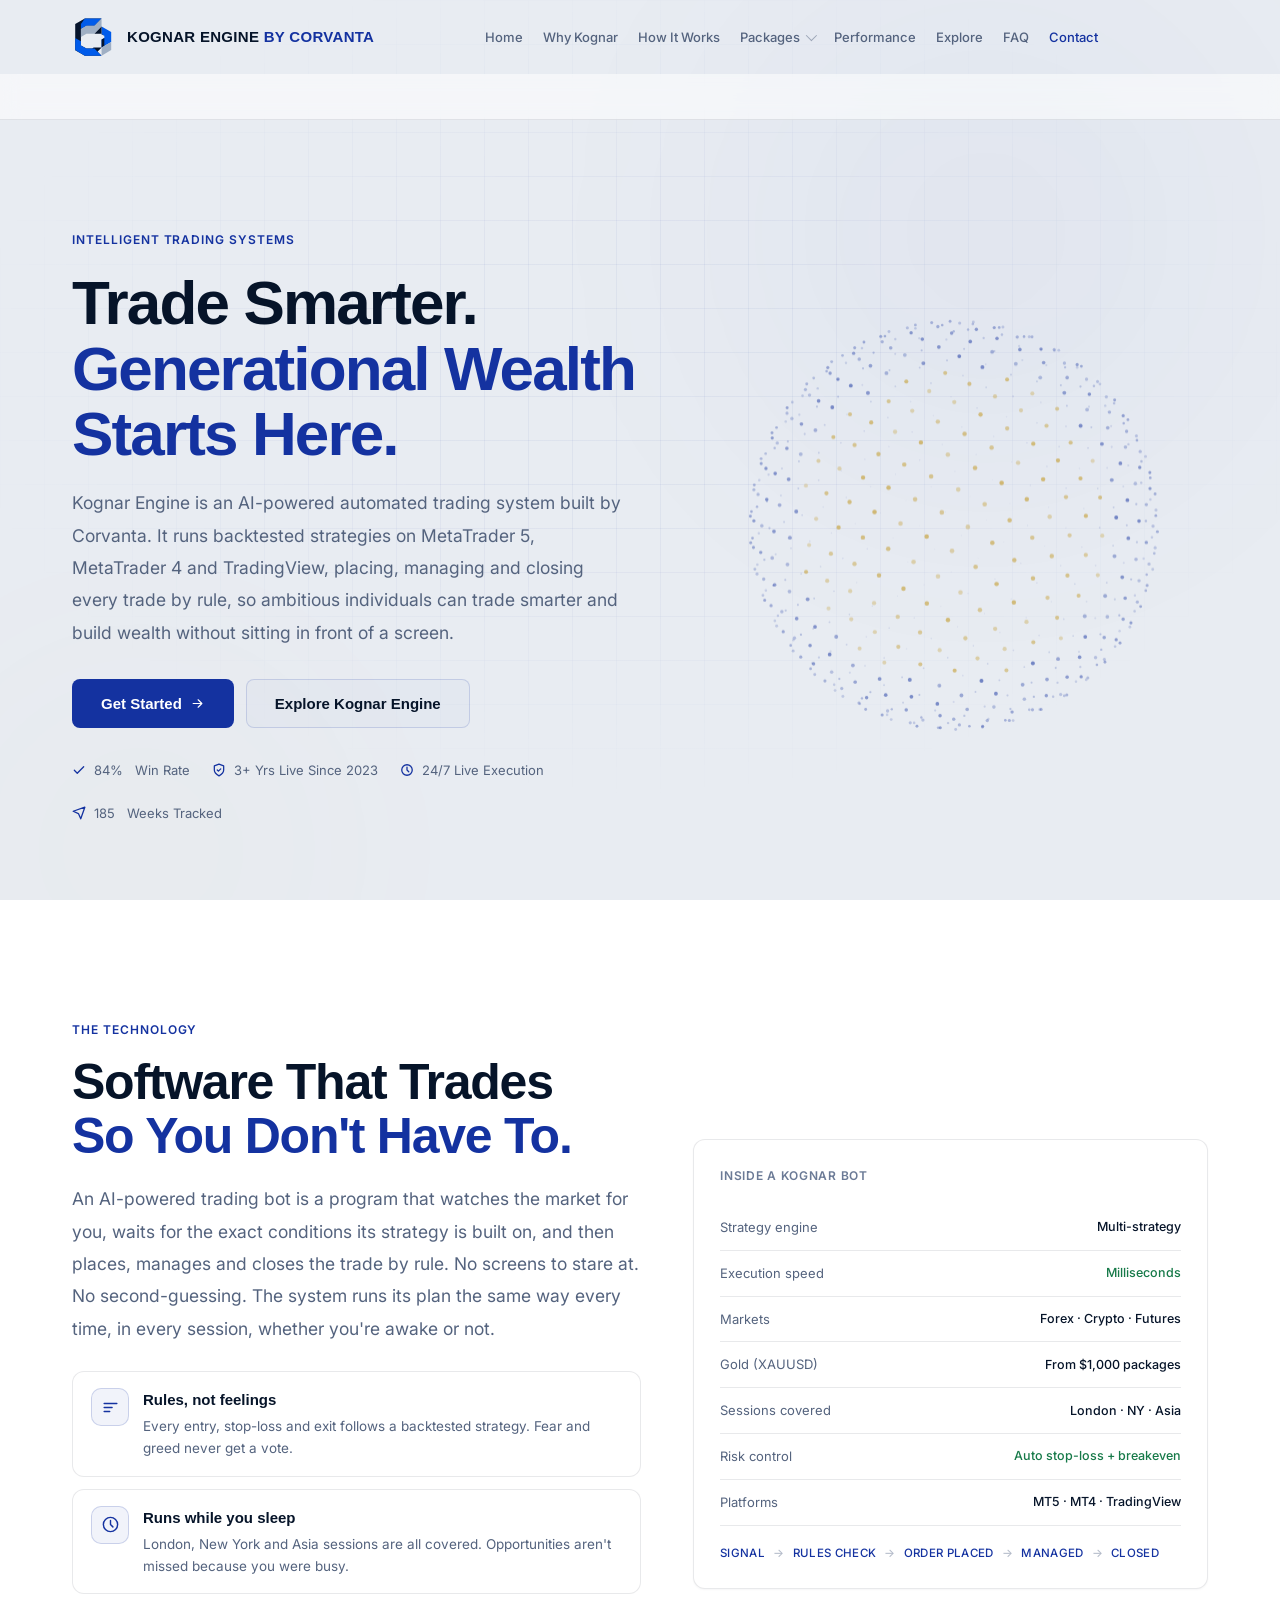
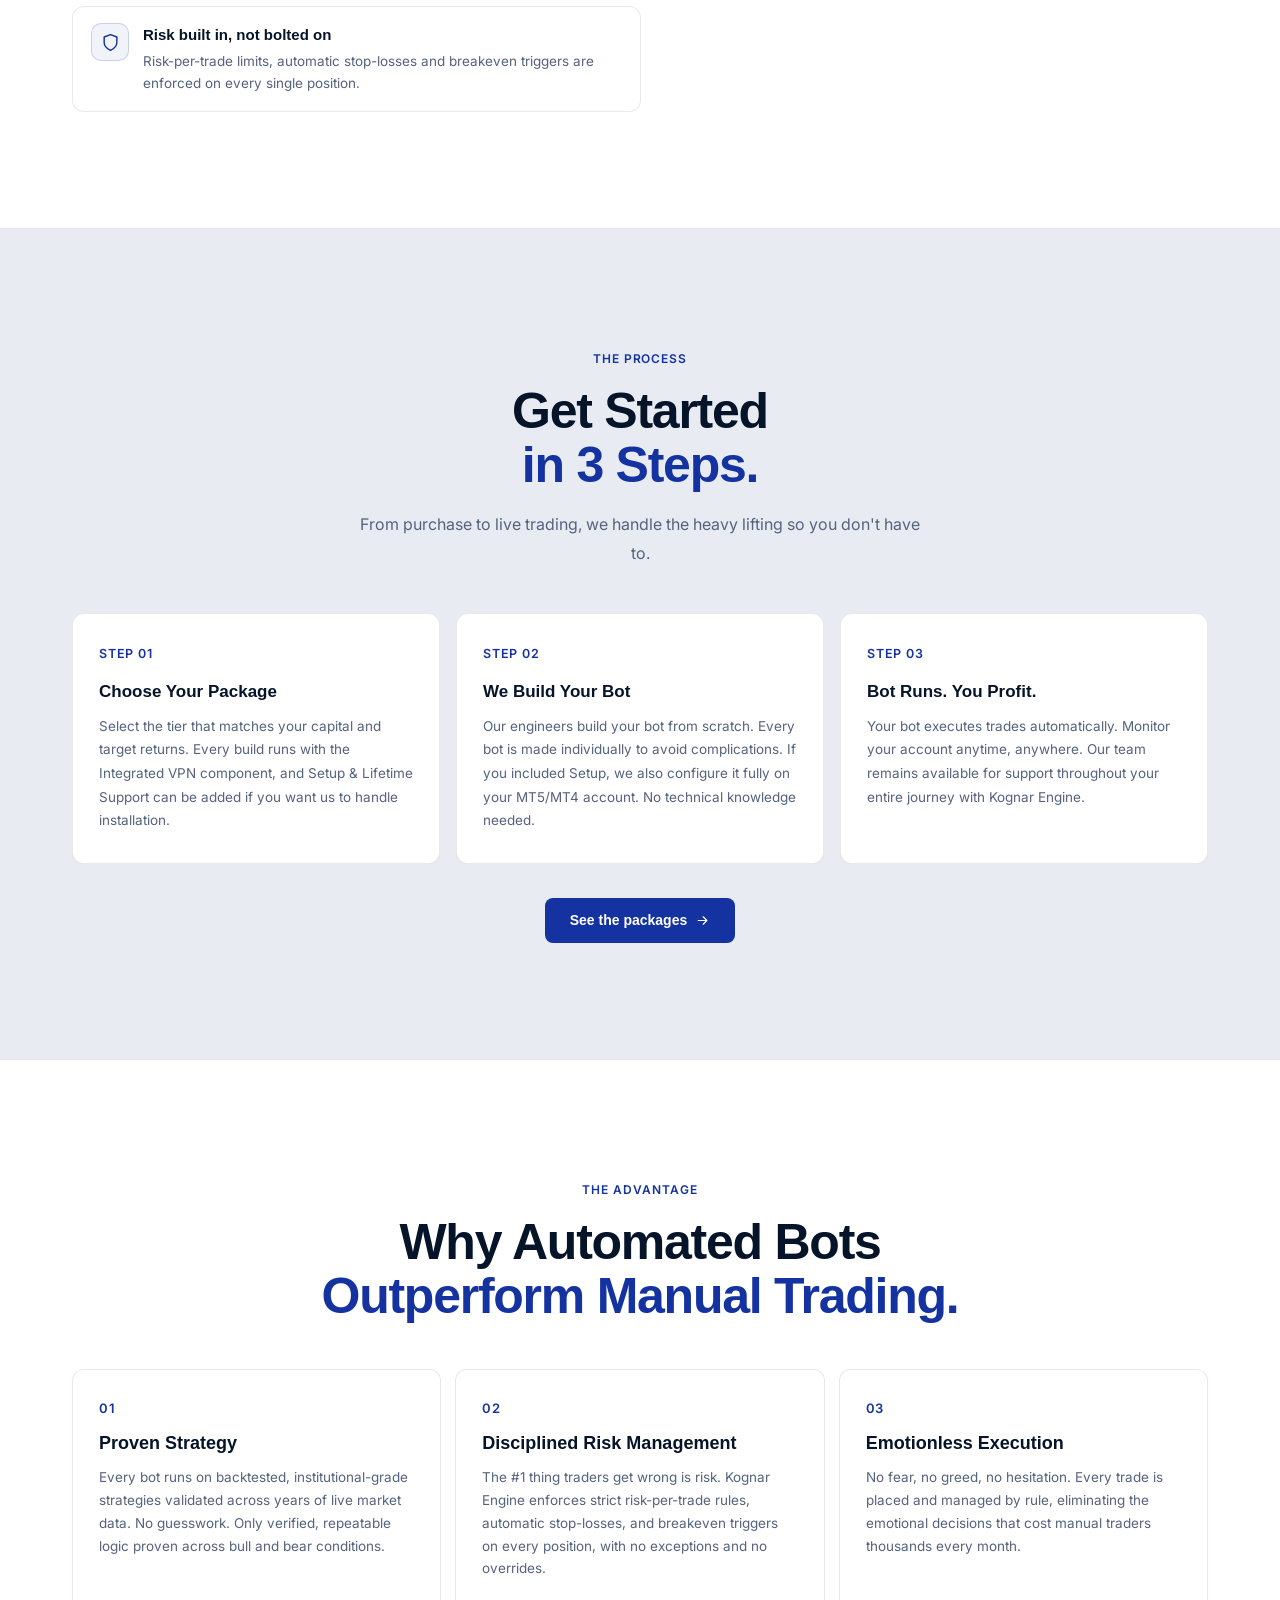
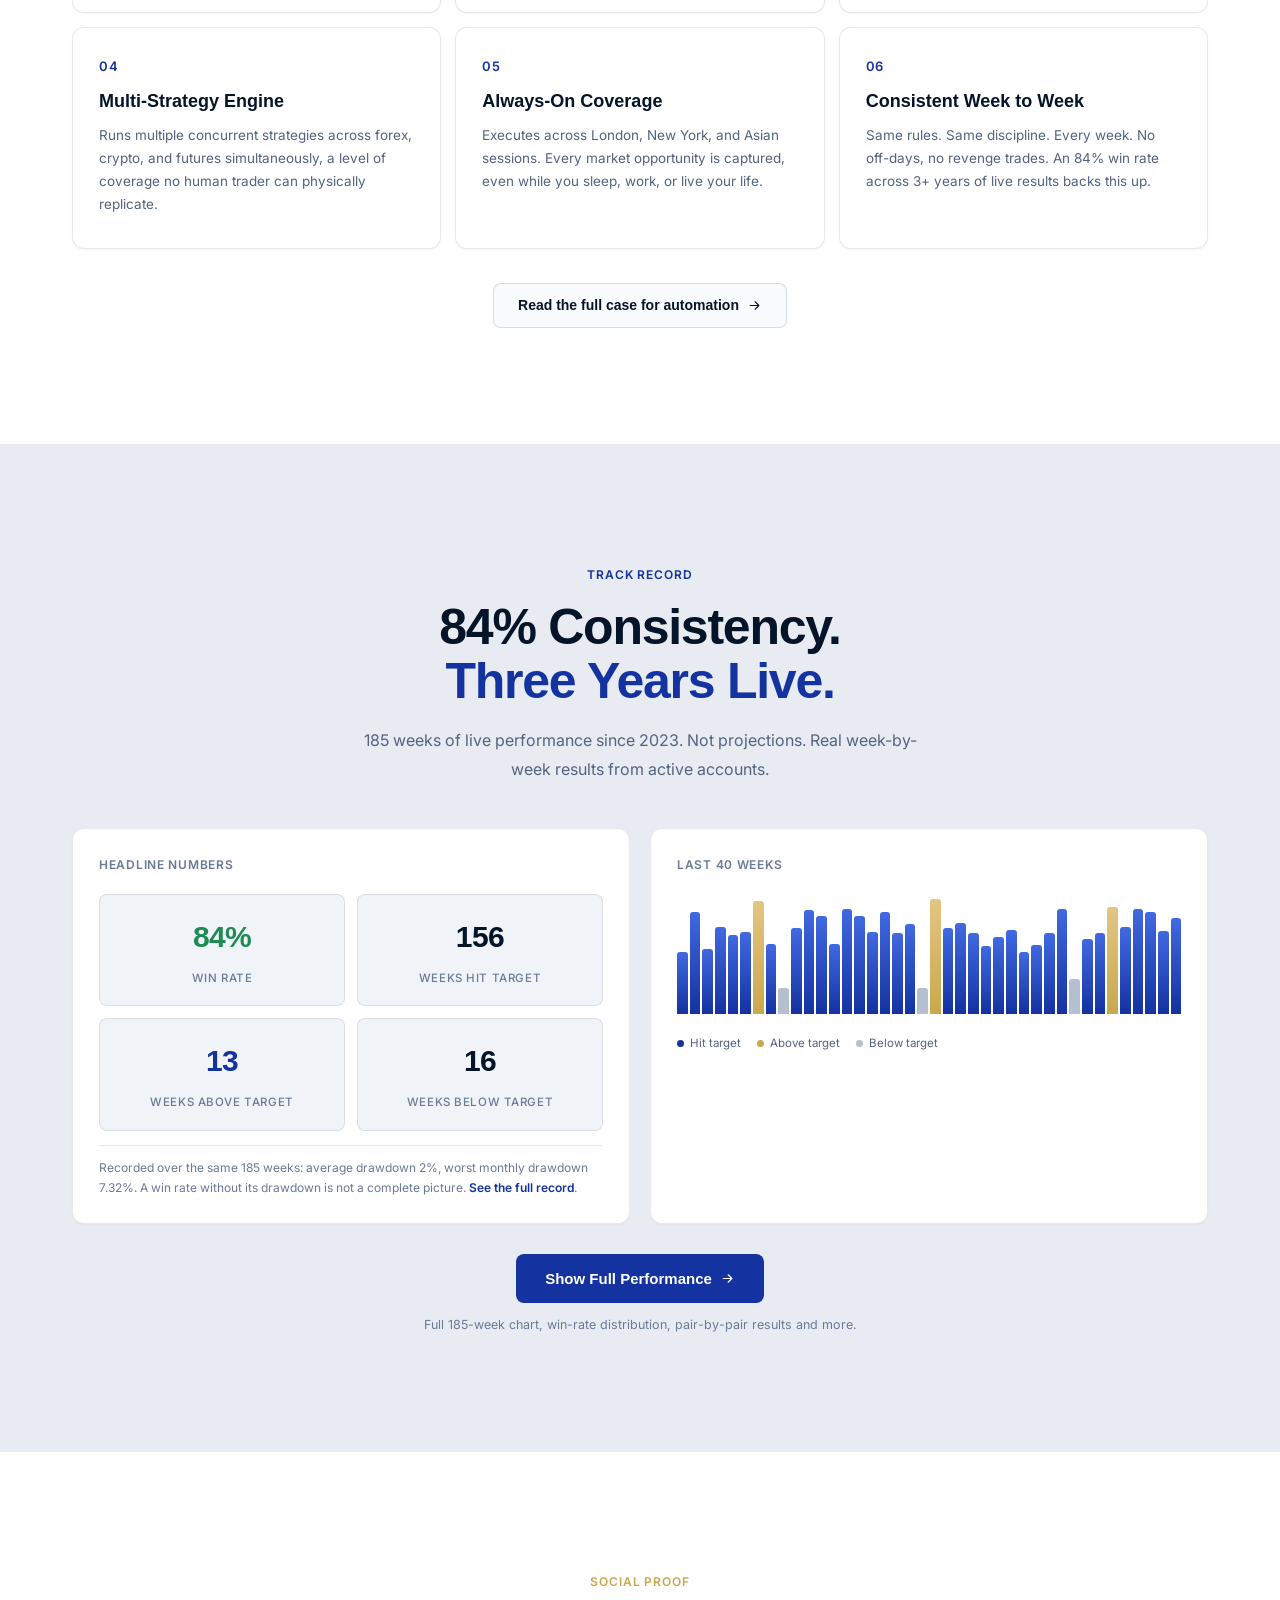
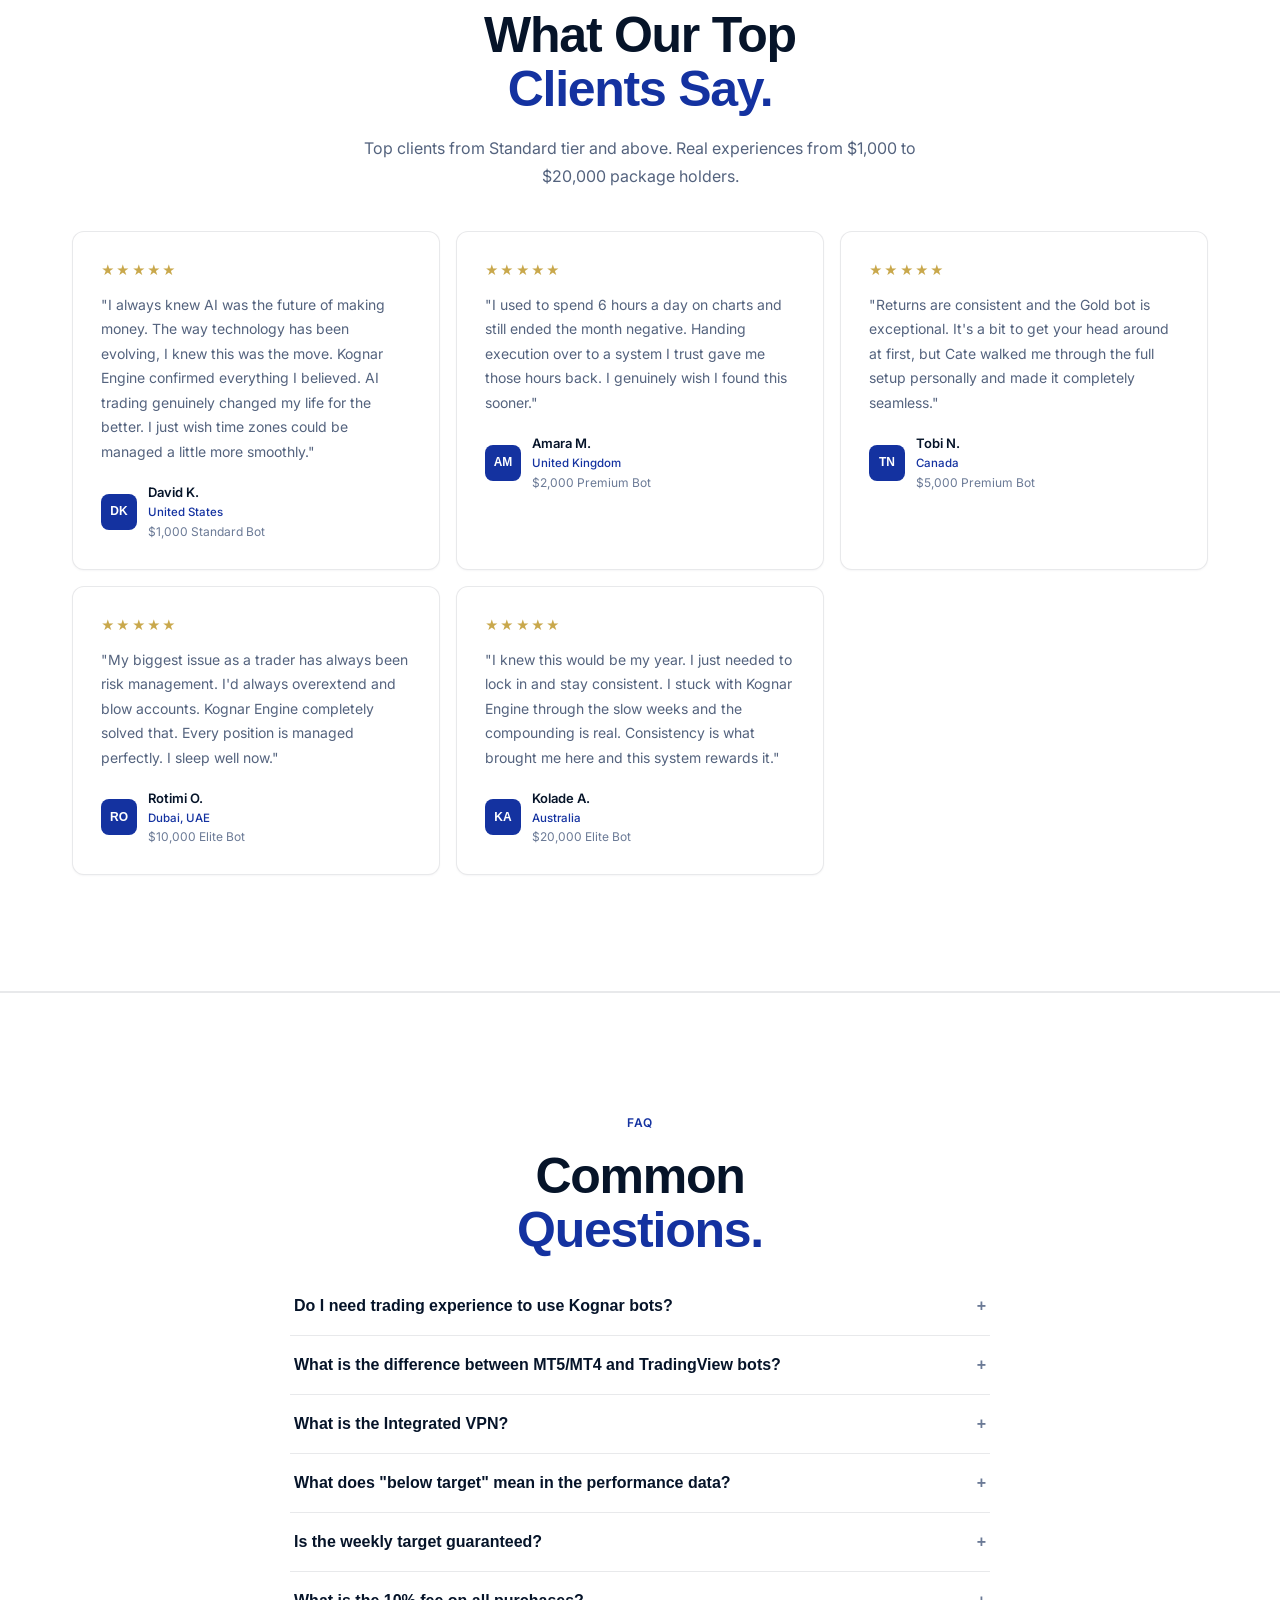
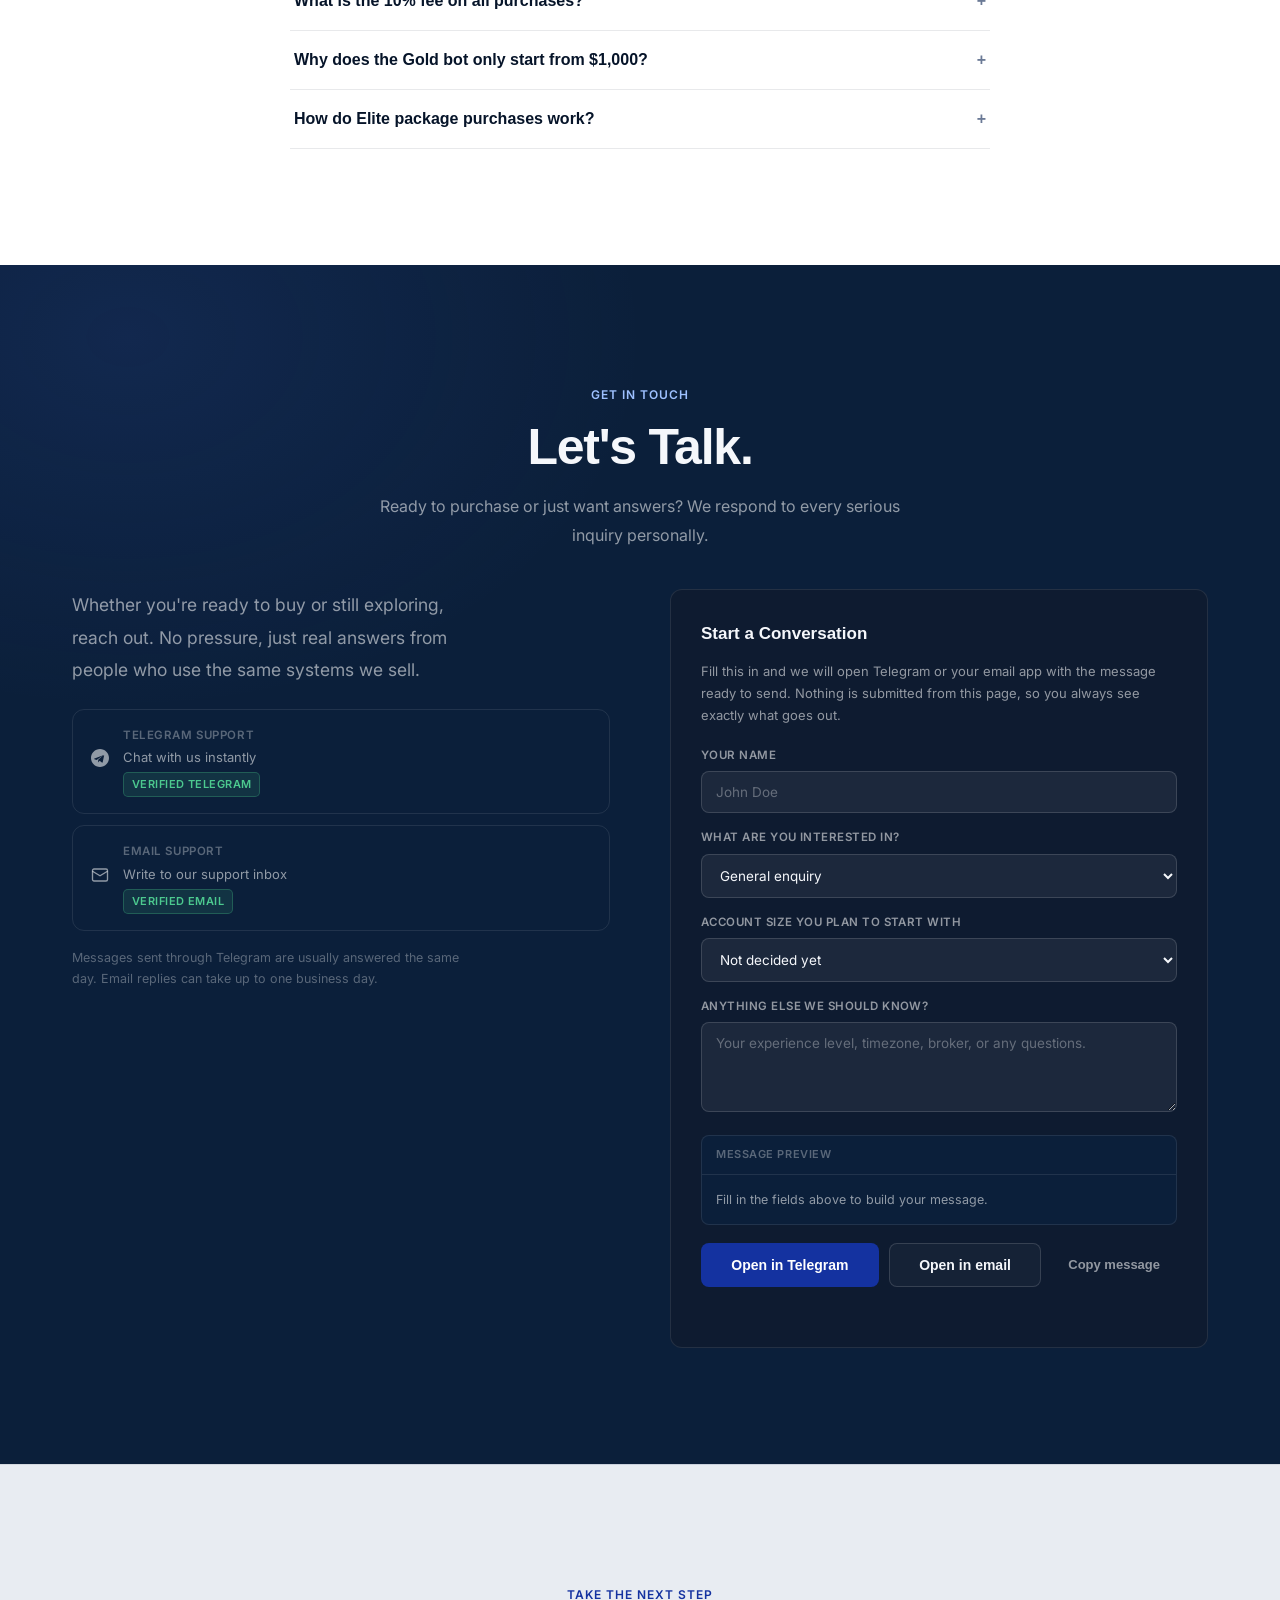
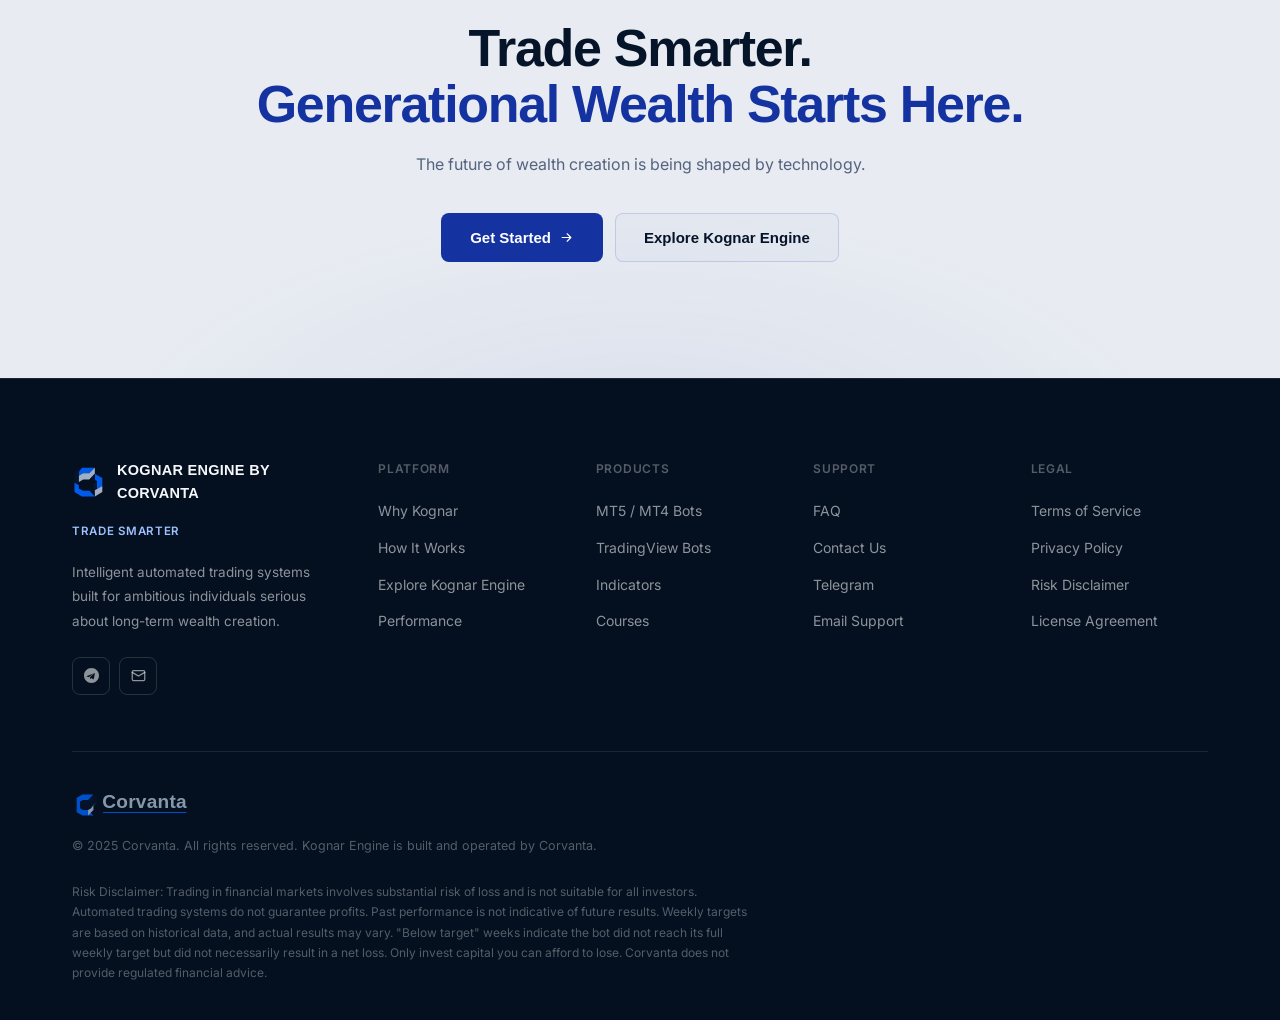
==== commit b66caa58: "Update index.html" ====
--- a/index.html
+++ b/index.html
@@ -432,13 +432,7 @@
 .addon-plus{width:18px;height:18px;flex-shrink:0;border-radius:4px;background:var(--blu);color:#fff;font-size:11px;font-weight:700;display:flex;align-items:center;justify-content:center;line-height:1}
 .addon-lbl{font-size:12.5px;color:var(--t2);flex:1}
 .addon-price-tag{font-family:var(--mono);font-size:12px;color:var(--blu);font-weight:600}
-/* required component sits above the optional block and reads as part of the build */
-.addons-hdr.req-hdr{color:var(--blu)}
-.addons-req{font-family:var(--mono);font-size:10px;font-weight:600;letter-spacing:.06em;text-transform:uppercase;color:var(--blu);background:var(--bluGlow);border:1px solid var(--bluLine);padding:2px 7px;border-radius:5px}
-.card-addon-row.row-req{border-color:var(--bluLine);background:var(--bluGlow)}
-.card-addon-row.row-req .addon-lbl{color:var(--t1);font-weight:600}
-.addon-plus.plus-req{background:var(--blu)}
-.addon-note{font-size:11.5px;line-height:1.6;color:var(--t3);margin:-2px 0 10px;padding-bottom:10px;border-bottom:1px solid var(--line)}
+.card-addon-row+.addons-hdr{margin-top:6px}
 .p-note{font-size:13.5px;color:var(--t2);margin-top:20px;padding:12px 16px;background:var(--bluGlow);border:1px solid var(--bluLine);border-radius:var(--r);max-width:560px}
 
 .ind-grid{display:grid;grid-template-columns:repeat(auto-fill,minmax(240px,1fr));gap:14px;margin-top:20px}
